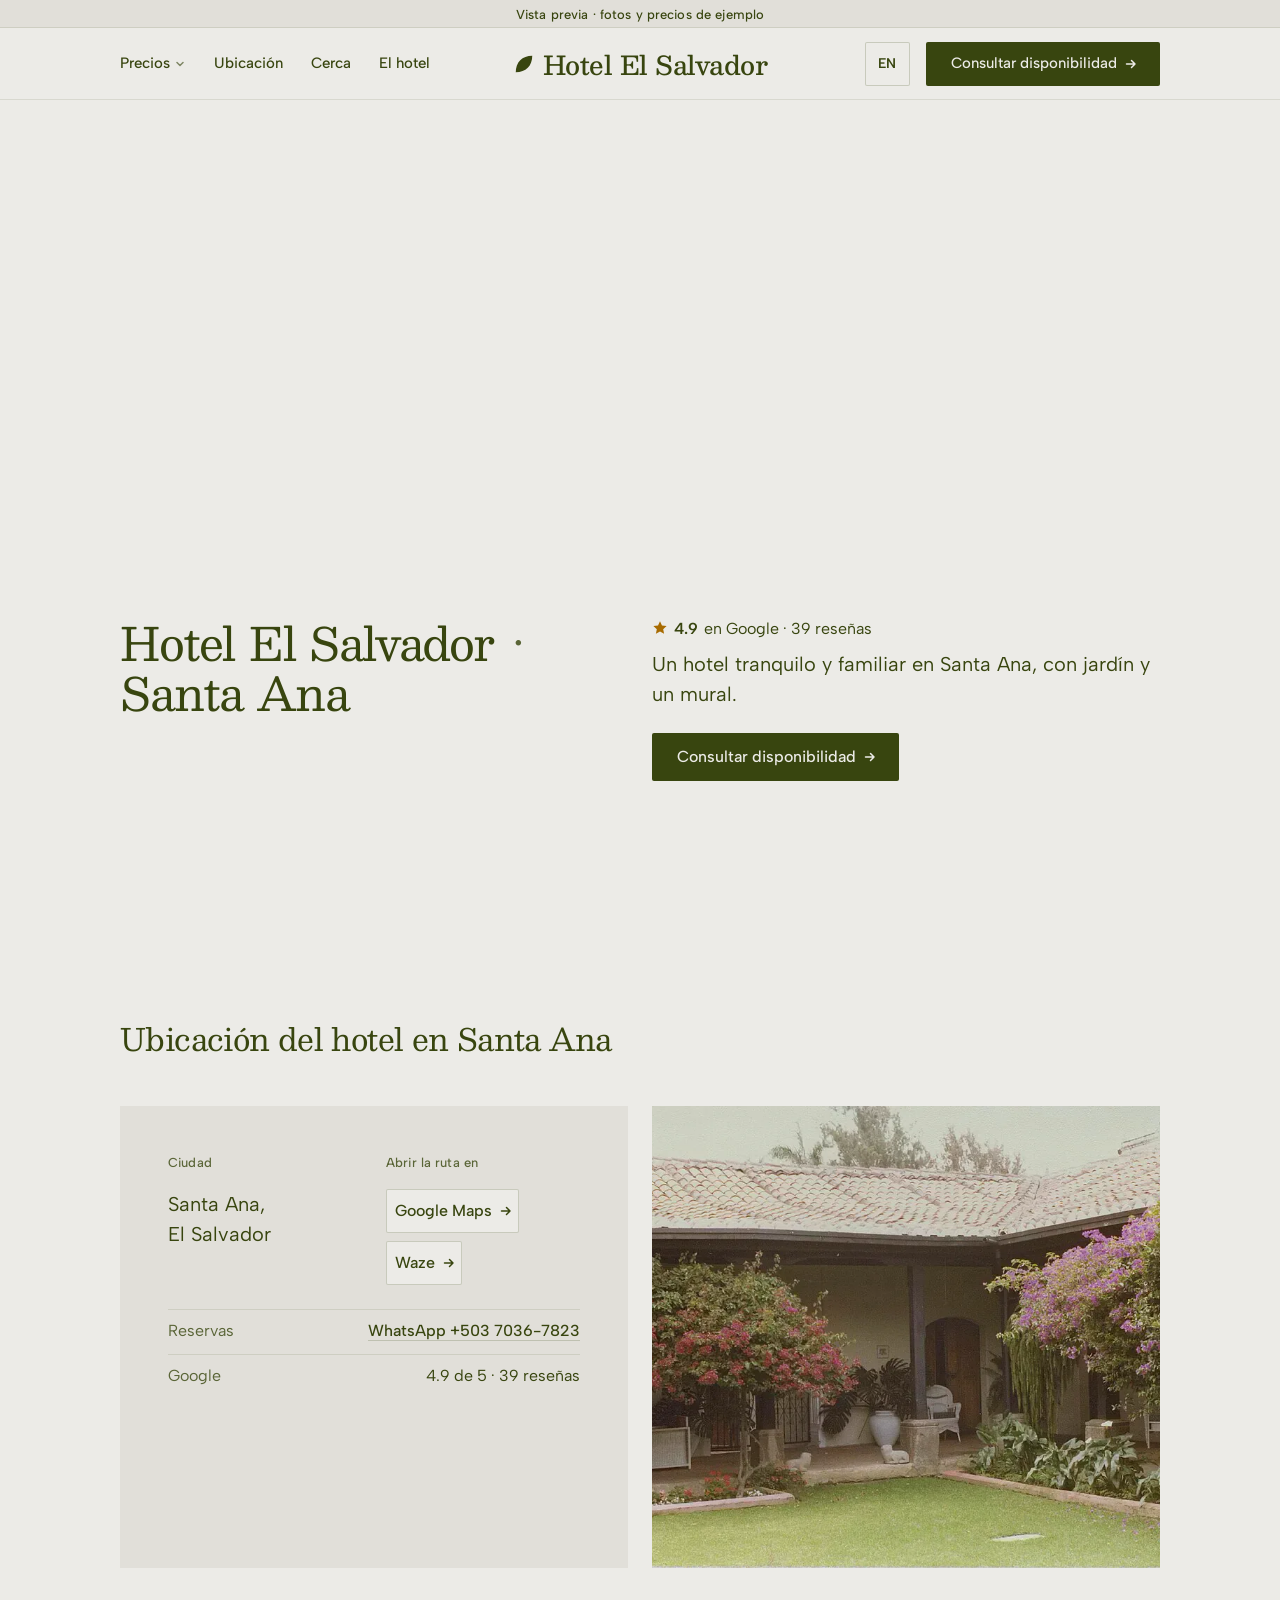
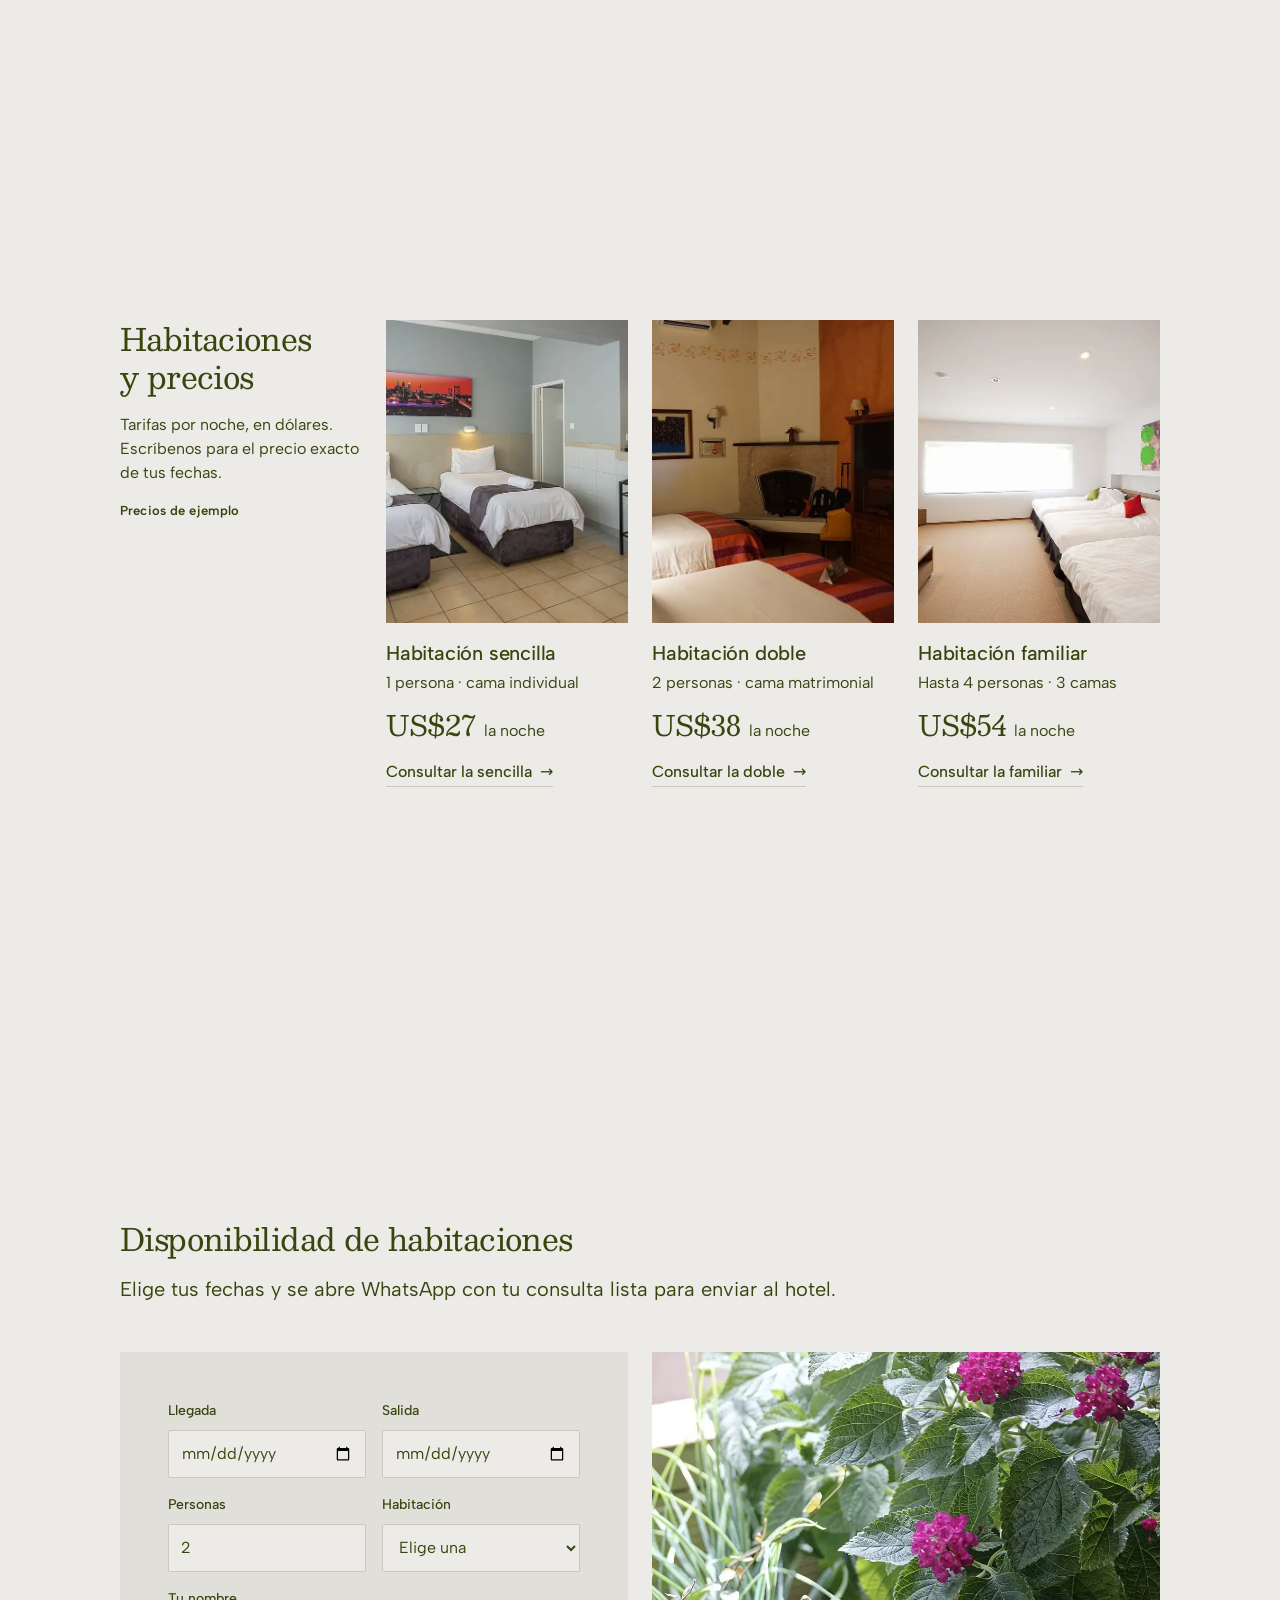
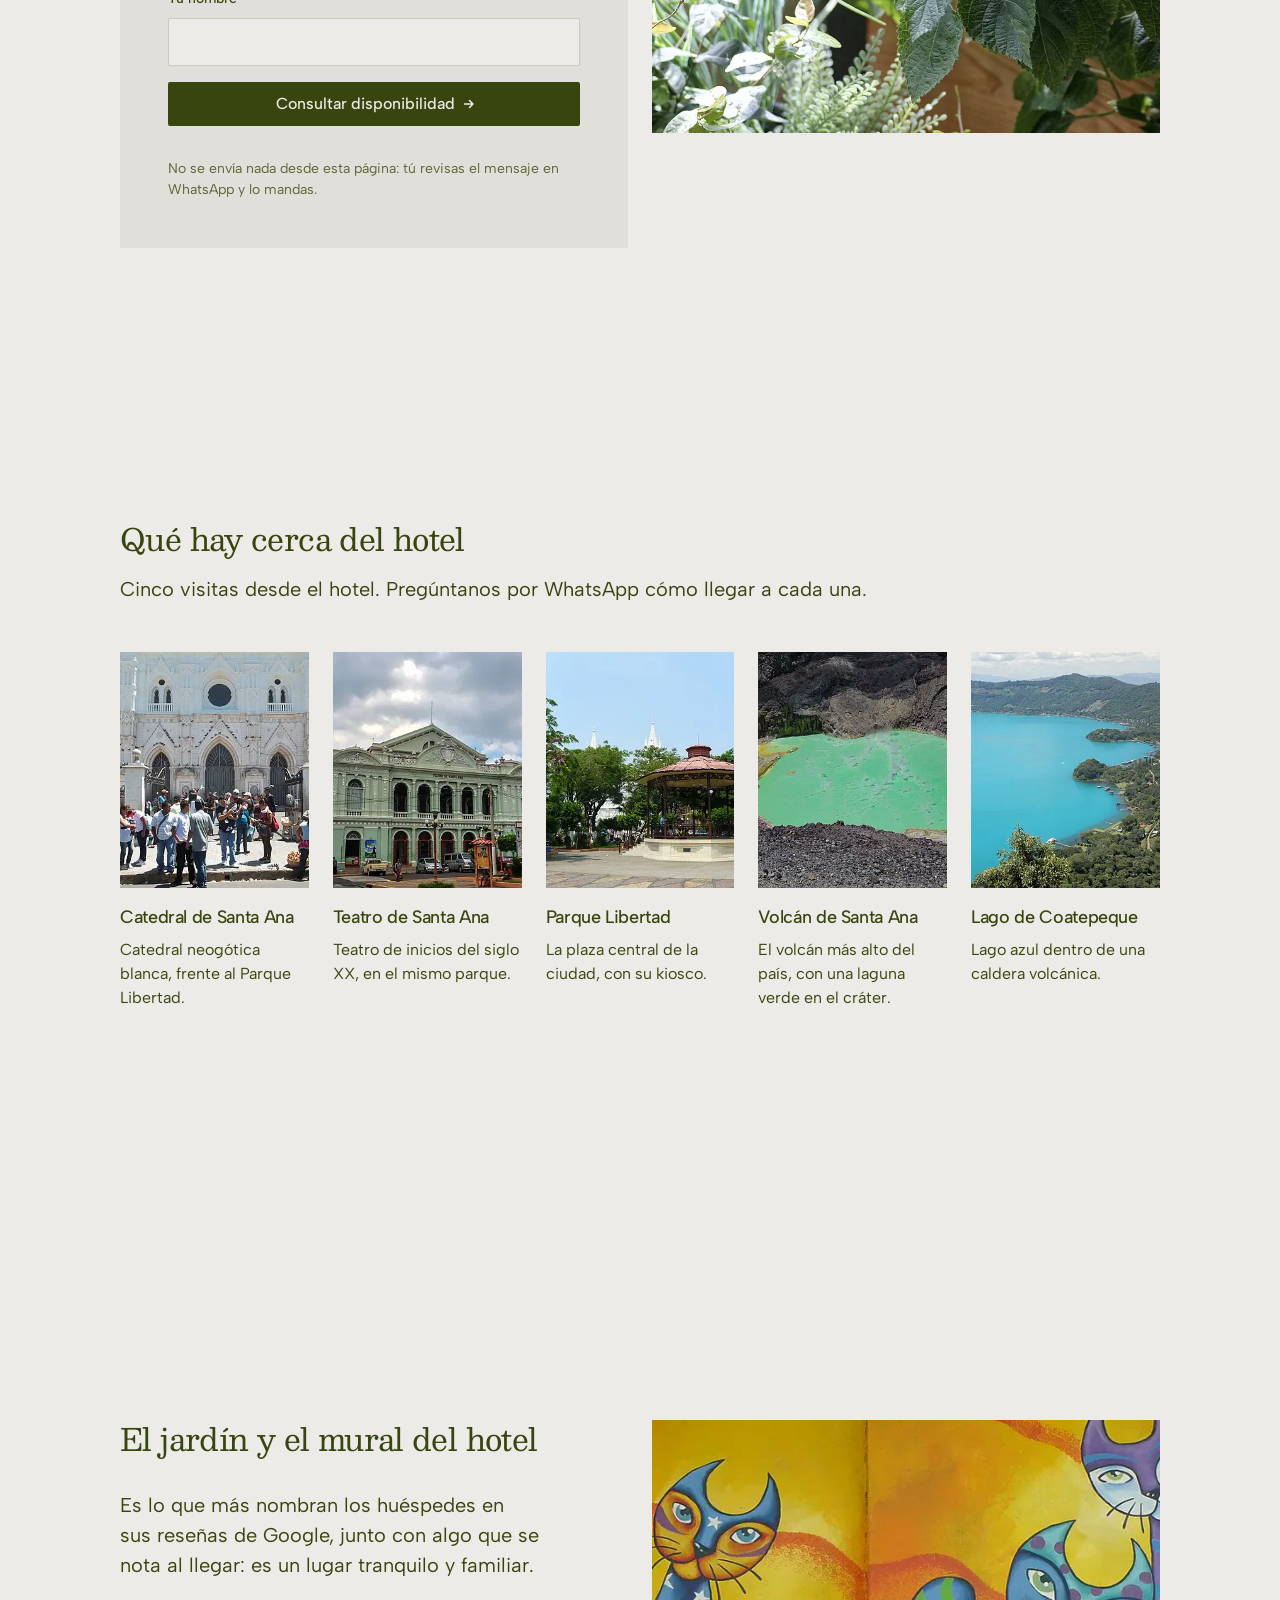
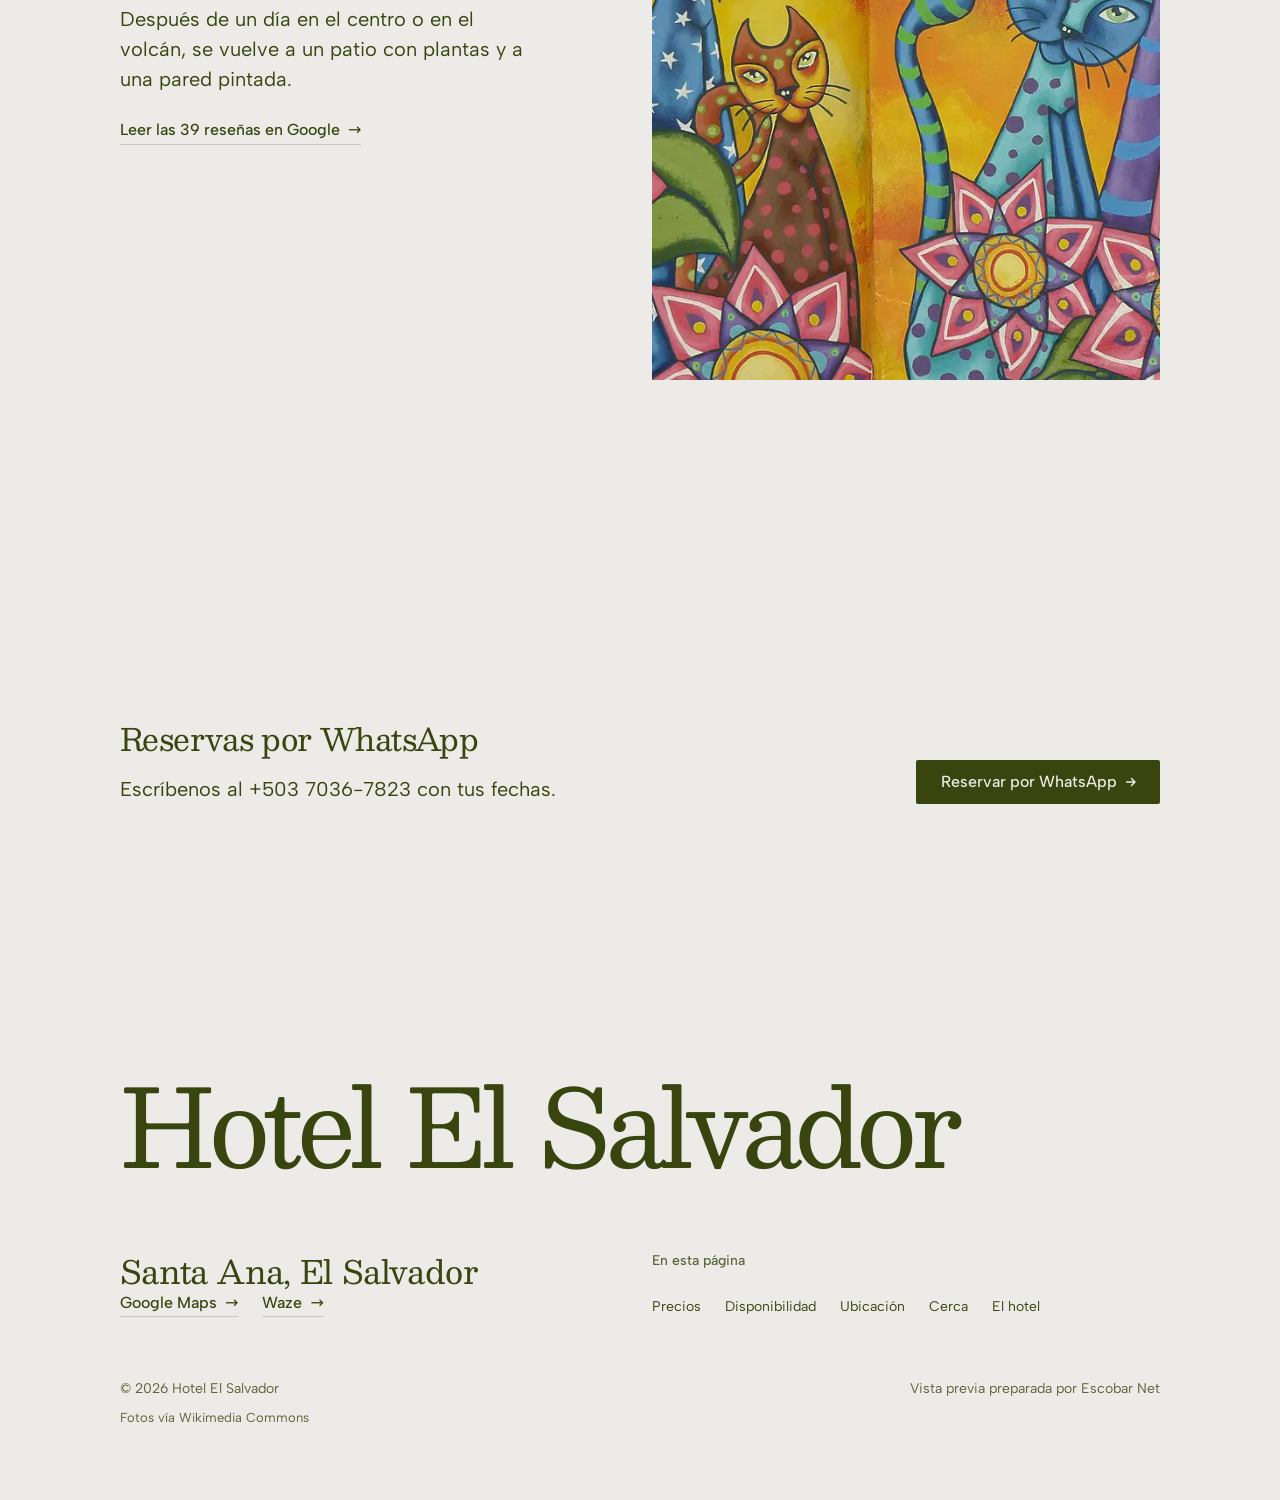
==== index.html @ 484822d4 "Vista previa del sitio de Hotel El Salvador (Santa Ana) Página estática lista para Netlify Drop o Cl" ====
<!doctype html>
<html lang="es" data-type="place" data-radius="soft" data-buttons="arrow" data-motion>
<head>
<meta charset="utf-8">
<meta name="viewport" content="width=device-width, initial-scale=1, viewport-fit=cover">
<title>Hotel El Salvador: hotel familiar con jardín en Santa Ana</title>
<meta name="description" content="Habitaciones sencillas, dobles y familiares en Santa Ana, El Salvador. Consulta precios y disponibilidad por WhatsApp; 4.9 en Google con 39 reseñas.">
<meta property="og:type" content="website">
<meta property="og:title" content="Hotel El Salvador · Santa Ana">
<meta property="og:description" content="Hotel tranquilo y familiar en Santa Ana. Precios, disponibilidad y ubicación en una página.">
<meta property="og:image" content="share.jpg">
<meta name="twitter:card" content="summary_large_image">
<link rel="icon" href="favicon.svg" type="image/svg+xml">
<meta name="theme-color" content="#ecebe7">
<!-- <link rel="canonical" href="https://[dominio del hotel]/"> : pendiente, el hotel aún no tiene dominio -->
<meta name="site-kind" content="other">
<meta name="page-type" content="place">
<meta name="page-kind" content="place">
<link rel="preconnect" href="https://fonts.googleapis.com">
<link rel="preconnect" href="https://fonts.gstatic.com" crossorigin>
<link href="https://fonts.googleapis.com/css2?family=Besley:wght@400..600&family=Albert+Sans:wght@400..600&display=swap" rel="stylesheet">
<link rel="stylesheet" href="assets/system.css">
<link rel="stylesheet" href="assets/ui/cards.css">
<link rel="stylesheet" href="assets/motion/motion.css">
<link rel="stylesheet" href="assets/backgrounds/backgrounds.css">
<link rel="stylesheet" href="assets/layout/layout.css">
<link rel="stylesheet" href="assets/icons/icon.css">
<style>
:root {
  --p-bg: #ecebe7; --p-surface: #e1dfd9; --p-ink: #38450f; --p-muted: #5a6537;
  --p-accent: #38450f; --p-accent-ink: #ecebe7; --p-action: #38450f; --p-action-ink: #ecebe7;
  --p-inv-bg: #38450f; --p-inv-surface: #435020; --p-inv-ink: #ecebe7; --p-inv-muted: #bbbfaf;
  --p-inv-accent: #ecebe7; --p-inv-accent-ink: #38450f; --p-inv-action: #ecebe7; --p-inv-action-ink: #38450f;
  --font-display: "Besley", Georgia, serif;
  --font-text: "Albert Sans", system-ui, sans-serif;
  --display-weight: 400;
  --display-tracking: -0.02em;
}
</style>
<script>document.documentElement.classList.add('m-enter');setTimeout(()=>document.documentElement.classList.add('m-enter-done'),700)</script>
<script>document.documentElement.classList.add('js');</script>
<script src="assets/backgrounds/backgrounds.js"></script>
<script>document.documentElement.classList.add('mo-js');setTimeout(()=>document.documentElement.classList.add('mo-safe'),2500)</script>
<link rel="modulepreload" href="assets/moments/moments.js">
<link rel="modulepreload" href="assets/moments/lib.js">
<link rel="modulepreload" href="assets/moments/picture-develops/moment.js">
<link rel="stylesheet" href="site.css">
</head>
<body>
<!-- type: place (hotel pequeño)
     deal: hero place (impreso), nav nav-split, close close-word (momento de tipo "name"), footer footer-visit,
           rhythm space, buttons arrow, mark leaf, la oferta strip -> habitaciones en "side" (rooms side),
           el lugar story, grounds none
     palette olive-on-bone (un fondo de piedra cálida y el verde oliva de un jardín: el jardín es lo que más elogian), type besley
     moments: picture-develops en la foto del mural (#hotel), se revela una vez al entrar en pantalla
     Datos reales: nombre, ciudad, 4.9 en Google con 39 reseñas, jardín, mural, tranquilo y familiar, WhatsApp.
     De ejemplo (data-assumed): tipos de habitación, capacidades y precios. Fotos: stand-ins de Wikimedia Commons. -->

<header class="nav nav--split">
  <p class="wrap preview-strip" data-i18n="strip">Vista previa · fotos y precios de ejemplo</p>
  <div class="wrap nav__bar">
    <a class="skip-link" href="#top" data-i18n="skip">Saltar al contenido</a>
    <a class="nav__logo" href="#top"><span class="mark" data-mark="leaf" aria-hidden="true"></span>Hotel El Salvador</a>
    <nav class="nav__links" aria-label="Principal" data-i18n-attr="aria-label:navLabel">
      <div class="nav__item">
        <a class="nav__link" href="#precios"><span data-i18n="navRooms">Precios</span> <svg class="chev" viewBox="0 0 12 12" aria-hidden="true"><path d="M3 4.5l3 3 3-3" fill="none" stroke="currentColor" stroke-width="1.5" stroke-linecap="round" stroke-linejoin="round"/></svg></a>
        <div class="nav__menu">
          <div class="wrap grid">
            <a class="menu-card span-3" href="#precios">
              <div class="panel"><img class="frame__img" src="assets/img/photo-f121729298-500.webp" alt="" decoding="async" width="500" height="334" data-source="stand-in" data-subject="habitación sencilla"></div>
              <span class="t-card" data-i18n="roomSingle">Habitación sencilla</span>
              <span class="t-small muted" data-assumed><span data-i18n="from">Desde</span> US$27</span>
            </a>
            <a class="menu-card span-3" href="#precios">
              <div class="panel"><img class="frame__img" src="assets/img/photo-f99550429-500.webp" alt="" decoding="async" width="500" height="333" data-source="stand-in" data-subject="habitación doble"></div>
              <span class="t-card" data-i18n="roomDouble">Habitación doble</span>
              <span class="t-small muted" data-assumed><span data-i18n="from">Desde</span> US$38</span>
            </a>
            <a class="menu-card span-3" href="#precios">
              <div class="panel"><img class="frame__img" src="assets/img/photo-f83857421-500.webp" alt="" decoding="async" width="500" height="327" data-source="stand-in" data-subject="habitación familiar"></div>
              <span class="t-card" data-i18n="roomFamily">Habitación familiar</span>
              <span class="t-small muted" data-assumed><span data-i18n="from">Desde</span> US$54</span>
            </a>
          </div>
        </div>
      </div>
      <div class="nav__item"><a class="nav__link" href="#ubicacion" data-i18n="navWhere">Ubicación</a></div>
      <div class="nav__item"><a class="nav__link" href="#cerca" data-i18n="navNear">Cerca</a></div>
      <div class="nav__item"><a class="nav__link" href="#hotel" data-i18n="navHotel">El hotel</a></div>
    </nav>
    <div class="nav__actions">
      <a class="lang-toggle" href="?lang=en" hreflang="en" lang="en" aria-label="Read this page in English" data-i18n-attr="aria-label:langLabel;lang:langCode;hreflang:langCode" data-i18n="langShort">EN</a>
      <a class="btn btn--primary" href="#disponibilidad" data-i18n="cta">Consultar disponibilidad</a>
    </div>
    <button class="nav__toggle" type="button" aria-expanded="false" aria-label="Menú" data-i18n-attr="aria-label:menu">
      <svg width="18" height="18" viewBox="0 0 18 18" aria-hidden="true"><path d="M2 5h14M2 13h14" stroke="currentColor" stroke-width="1.6" stroke-linecap="round"/></svg>
    </button>
  </div>
</header>

<main id="top">
  <section class="hero hero--place" data-enter aria-labelledby="hero-h">
    <picture class="hero__bg" data-phone-fill><source media="(max-width: 639px)" srcset="assets/img/photo-f51935720-780x975.webp 780w" sizes="100vw"><img src="assets/img/photo-f51935720-1280.webp" srcset="assets/img/photo-f51935720-500.webp 500w, assets/img/photo-f51935720-960.webp 960w, assets/img/photo-f51935720-1280.webp 1280w" sizes="100vw" width="1280" height="853" alt="Patio con jardín, plantas colgantes y cuadros, frente a un corredor de arcos" data-i18n-attr="alt:altHero" fetchpriority="high" decoding="async" data-source="stand-in" data-subject="jardín del hotel"></picture>
    <div class="wrap"><div class="hero-text">
      <div class="hero__text">
        <h1 id="hero-h"><span class="nowrap">Hotel El Salvador&nbsp;<span class="h1-sep" aria-hidden="true">·</span><span class="sr-only">,</span></span> Santa Ana</h1>
        <p class="hero__lead"><span class="rating"><svg class="rating__star" viewBox="0 0 20 20" width="16" height="16" aria-hidden="true"><path d="M10 1.6l2.47 5.3 5.8.68-4.29 3.96 1.14 5.73L10 14.4l-5.12 2.87 1.14-5.73L1.73 7.58l5.8-.68z"/></svg> <b>4.9</b> <span data-i18n="ratingText">en Google · 39 reseñas</span></span><span class="hero__line" data-i18n="heroLine">Un hotel tranquilo y familiar en Santa Ana, con jardín y un mural.</span></p>
        <div class="btn-row"><a class="btn btn--primary" href="#disponibilidad" data-i18n="cta">Consultar disponibilidad</a></div>
      </div>
    </div></div>
  </section>

  <section class="section" id="ubicacion" data-place="visit" aria-labelledby="ubicacion-h">
    <div class="wrap">
      <div class="section-head"><h2 id="ubicacion-h" data-i18n="whereH">Ubicación del hotel en Santa Ana</h2></div>
      <div class="grid grid--top">
        <div class="visit visit--card span-6">
                    <div class="visit__cols">
            <div class="visit__col stack-4">
              <p class="t-label" data-i18n="whereCity">Ciudad</p>
              <address class="visit__address">Santa Ana,<br>El Salvador</address>
            </div>
            <div class="visit__col stack-4">
              <p class="t-label" data-i18n="whereOpen">Abrir la ruta en</p>
              <div class="map-buttons">
                <a class="btn btn--secondary" href="https://www.google.com/maps/search/?api=1&amp;query=Hotel+El+Salvador+Santa+Ana" target="_blank" rel="noopener">Google Maps</a>
                <a class="btn btn--secondary" href="https://waze.com/ul?q=Hotel%20El%20Salvador%20Santa%20Ana" target="_blank" rel="noopener">Waze</a>
              </div>
            </div>
          </div>
          <ul class="visit__rows">
            <li><span data-i18n="rowBook">Reservas</span><a class="row-link" href="https://wa.me/50370367823" data-wa>WhatsApp +503 7036-7823</a></li>
            <li><span data-i18n="rowRating">Google</span><span><span data-i18n="rowRatingVal">4.9 de 5 · 39 reseñas</span></span></li>
          </ul>
        </div>
        <figure class="pl-photo pl-photo--end span-6" style="--pl-r: 1.1"><img src="assets/img/photo-f28074.webp" srcset="assets/img/photo-f28074-500.webp 500w, assets/img/photo-f28074-960.webp 960w, assets/img/photo-f28074.webp 1280w" sizes="(max-width: 1023px) 100vw, 50vw" width="1280" height="877" alt="Patio interior con césped, buganvilias y un corredor con techo de teja" data-i18n-attr="alt:altPatio" loading="lazy" decoding="async" data-source="stand-in" data-subject="patio del hotel"></figure>
      </div>
    </div>
  </section>

  <section class="section" id="precios" style="--hm: 2" aria-labelledby="precios-h">
    <div class="wrap">
      <div class="grid grid--top rooms">
        <div class="section-head rooms__head span-3">
          <h2 id="precios-h" data-i18n="roomsH">Habitaciones y precios</h2>
          <p data-i18n="roomsLine">Tarifas por noche, en dólares. Escríbenos para el precio exacto de tus fechas.</p>
          <p class="sample-note t-label" data-i18n="roomsNote">Precios de ejemplo</p>
        </div>
        <a class="tile tile--portrait span-3" href="#disponibilidad" data-room="sencilla">
          <div class="tile__media"><img src="assets/img/photo-f121729298-960.webp" srcset="assets/img/photo-f121729298-500.webp 500w, assets/img/photo-f121729298-960.webp 960w, assets/img/photo-f121729298.webp 1280w" sizes="(max-width: 639px) 100vw, (max-width: 1023px) 33vw, 600px" width="960" height="640" alt="Habitación con dos camas individuales y piso de cerámica" data-i18n-attr="alt:altSingle" loading="lazy" decoding="async" data-source="stand-in" data-subject="habitación sencilla"></div>
          <div class="tile__head"><h3 data-i18n="roomSingle">Habitación sencilla</h3></div>
          <p class="tile__facts" data-assumed data-i18n="factsSingle">1 persona · cama individual</p>
          <p class="room-price" data-assumed><b>US$27</b> <span data-i18n="perNight">la noche</span></p>
          <span class="link" data-i18n="askSingle">Consultar la sencilla</span>
        </a>
        <a class="tile tile--portrait span-3" href="#disponibilidad" data-room="doble">
          <div class="tile__media"><img src="assets/img/photo-f99550429-960.webp" srcset="assets/img/photo-f99550429-500.webp 500w, assets/img/photo-f99550429-960.webp 960w, assets/img/photo-f99550429.webp 1280w" sizes="(max-width: 639px) 100vw, (max-width: 1023px) 33vw, 600px" width="960" height="640" alt="Habitación con camas blancas, colchas tejidas y paredes en tono terracota" data-i18n-attr="alt:altDouble" loading="lazy" decoding="async" data-source="stand-in" data-subject="habitación doble"></div>
          <div class="tile__head"><h3 data-i18n="roomDouble">Habitación doble</h3></div>
          <p class="tile__facts" data-assumed data-i18n="factsDouble">2 personas · cama matrimonial</p>
          <p class="room-price" data-assumed><b>US$38</b> <span data-i18n="perNight">la noche</span></p>
          <span class="link" data-i18n="askDouble">Consultar la doble</span>
        </a>
        <a class="tile tile--portrait span-3" href="#disponibilidad" data-room="familiar">
          <div class="tile__media"><img src="assets/img/photo-f83857421-960.webp" srcset="assets/img/photo-f83857421-500.webp 500w, assets/img/photo-f83857421-960.webp 960w, assets/img/photo-f83857421.webp 1280w" sizes="(max-width: 639px) 100vw, (max-width: 1023px) 33vw, 600px" width="960" height="628" alt="Habitación amplia con tres camas y una ventana grande" data-i18n-attr="alt:altFamily" loading="lazy" decoding="async" data-source="stand-in" data-subject="habitación familiar"></div>
          <div class="tile__head"><h3 data-i18n="roomFamily">Habitación familiar</h3></div>
          <p class="tile__facts" data-assumed data-i18n="factsFamily">Hasta 4 personas · 3 camas</p>
          <p class="room-price" data-assumed><b>US$54</b> <span data-i18n="perNight">la noche</span></p>
          <span class="link" data-i18n="askFamily">Consultar la familiar</span>
        </a>
      </div>
    </div>
  </section>

  <section class="section" id="disponibilidad" aria-labelledby="disponibilidad-h">
    <div class="wrap">
      <div class="section-head">
        <h2 id="disponibilidad-h" data-i18n="availH">Disponibilidad de habitaciones</h2>
        <p data-i18n="availLine">Elige tus fechas y se abre WhatsApp con tu consulta lista para enviar al hotel.</p>
      </div>
      <div class="grid grid--top booking">
        <form class="form booking__form span-6" id="consulta" action="https://api.whatsapp.com/send" method="get" target="_blank" data-fix="Campos por revisar: {n}." novalidate>
          <input type="hidden" name="phone" value="50370367823">
          <div class="field"><label for="f-in" data-i18n="fIn">Llegada</label>
            <input id="f-in" type="date" required autocomplete="off" aria-describedby="f-in-err">
            <p class="field__error" id="f-in-err" hidden></p></div>
          <div class="field"><label for="f-out" data-i18n="fOut">Salida</label>
            <input id="f-out" type="date" required autocomplete="off" aria-describedby="f-out-err">
            <p class="field__error" id="f-out-err" hidden></p></div>
          <div class="field"><label for="f-guests" data-i18n="fGuests">Personas</label>
            <input id="f-guests" type="number" inputmode="numeric" min="1" max="12" step="1" value="2" required autocomplete="off" aria-describedby="f-guests-err">
            <p class="field__error" id="f-guests-err" hidden></p></div>
          <div class="field"><label for="f-room" data-i18n="fRoom">Habitación</label>
            <select id="f-room" required aria-describedby="f-room-err">
              <option value="" data-i18n="optPick">Elige una</option>
              <option value="sencilla" data-i18n="roomSingle">Habitación sencilla</option>
              <option value="doble" data-i18n="roomDouble">Habitación doble</option>
              <option value="familiar" data-i18n="roomFamily">Habitación familiar</option>
              <option value="cualquiera" data-i18n="optAny">La que esté libre</option>
            </select>
            <p class="field__error" id="f-room-err" hidden></p></div>
          <div class="field field--full"><label for="f-name" data-i18n="fName">Tu nombre</label>
            <input id="f-name" type="text" required maxlength="100" autocomplete="name" autocapitalize="words" enterkeyhint="send" aria-describedby="f-name-err">
            <p class="field__error" id="f-name-err" hidden></p></div>
          <p class="nights" data-nights aria-live="polite"></p>
          <div class="btn-row"><button class="btn btn--primary" type="submit" data-i18n="cta">Consultar disponibilidad</button></div>
          <p class="form__status" role="status" data-form-status></p>
          <noscript><p class="t-small form-note">Sin JavaScript, el botón abre el chat del hotel en WhatsApp: escribe ahí tus fechas, cuántas personas y la habitación.</p></noscript>
          <p class="t-small form-note" data-i18n="formNote">No se envía nada desde esta página: tú revisas el mensaje en WhatsApp y lo mandas.</p>
        </form>
        <figure class="pl-photo pl-photo--end span-6" style="--pl-r: 1.3333; --pos: 50% 40%"><img src="assets/img/photo-f126934419-960.webp" srcset="assets/img/photo-f126934419-500.webp 500w, assets/img/photo-f126934419-960.webp 960w" sizes="(max-width: 1023px) 100vw, 50vw" width="960" height="1433" alt="Macetas con flores fucsia y helechos en un patio" data-i18n-attr="alt:altGarden" loading="lazy" decoding="async" data-source="stand-in" data-subject="jardín del hotel"></figure>
      </div>
    </div>
  </section>

  <section class="section" id="cerca" style="--hm: 2" aria-labelledby="cerca-h">
    <div class="wrap">
      <div class="section-head">
        <h2 id="cerca-h" data-i18n="nearH">Qué hay cerca del hotel</h2>
        <p data-i18n="nearLine">Cinco visitas desde el hotel. Pregúntanos por WhatsApp cómo llegar a cada una.</p>
      </div>
      <ul class="near">
        <li><a class="tile" href="https://www.google.com/maps/search/?api=1&amp;query=Catedral+de+Santa+Ana+El+Salvador" target="_blank" rel="noopener">
          <div class="tile__media"><img src="assets/img/photo-f26840562-960.webp" srcset="assets/img/photo-f26840562-500.webp 500w, assets/img/photo-f26840562-960.webp 960w, assets/img/photo-f26840562.webp 1280w" sizes="(max-width: 639px) 170vw, 480px" width="500" height="375" alt="Fachada blanca neogótica de la Catedral de Santa Ana" data-i18n-attr="alt:altCathedral" loading="lazy" decoding="async" data-source="stand-in" data-subject="Catedral de Santa Ana" style="--pos: 50% 20%"></div>
          <h3>Catedral de Santa Ana</h3>
          <p data-i18n="nearCathedral">Catedral neogótica blanca, frente al Parque Libertad.</p></a></li>
        <li><a class="tile" href="https://www.google.com/maps/search/?api=1&amp;query=Teatro+de+Santa+Ana+El+Salvador" target="_blank" rel="noopener">
          <div class="tile__media"><img src="assets/img/photo-f28362802-960.webp" srcset="assets/img/photo-f28362802-320.webp 320w, assets/img/photo-f28362802-500.webp 500w, assets/img/photo-f28362802-960.webp 960w" sizes="(max-width: 639px) 45vw, 480px" width="500" height="360" alt="Edificio verde claro del Teatro de Santa Ana con columnas y arcos" data-i18n-attr="alt:altTheatre" loading="lazy" decoding="async" data-source="stand-in" data-subject="Teatro de Santa Ana"></div>
          <h3>Teatro de Santa Ana</h3>
          <p data-i18n="nearTheatre">Teatro de inicios del siglo XX, en el mismo parque.</p></a></li>
        <li><a class="tile" href="https://www.google.com/maps/search/?api=1&amp;query=Parque+Libertad+Santa+Ana+El+Salvador" target="_blank" rel="noopener">
          <div class="tile__media"><img src="assets/img/photo-f28364149-960.webp" srcset="assets/img/photo-f28364149-320.webp 320w, assets/img/photo-f28364149-500.webp 500w, assets/img/photo-f28364149-960.webp 960w" sizes="(max-width: 639px) 45vw, 480px" width="500" height="375" alt="Kiosco del Parque Libertad entre árboles" data-i18n-attr="alt:altPark" loading="lazy" decoding="async" data-source="stand-in" data-subject="Parque Libertad"></div>
          <h3>Parque Libertad</h3>
          <p data-i18n="nearPark">La plaza central de la ciudad, con su kiosco.</p></a></li>
        <li><a class="tile" href="https://www.google.com/maps/search/?api=1&amp;query=Volcan+de+Santa+Ana" target="_blank" rel="noopener">
          <div class="tile__media"><img src="assets/img/photo-f194311767-960.webp" srcset="assets/img/photo-f194311767-320.webp 320w, assets/img/photo-f194311767-500.webp 500w, assets/img/photo-f194311767-960.webp 960w" sizes="(max-width: 639px) 45vw, 480px" width="500" height="375" alt="Laguna verde dentro del cráter del Volcán de Santa Ana" data-i18n-attr="alt:altVolcano" loading="lazy" decoding="async" data-source="stand-in" data-subject="Volcán de Santa Ana"></div>
          <h3 data-i18n="nameVolcano">Volcán de Santa Ana</h3>
          <p data-i18n="nearVolcano">El volcán más alto del país, con una laguna verde en el cráter.</p></a></li>
        <li><a class="tile" href="https://www.google.com/maps/search/?api=1&amp;query=Lago+de+Coatepeque" target="_blank" rel="noopener">
          <div class="tile__media"><img src="assets/img/photo-f56641573-960.webp" srcset="assets/img/photo-f56641573-320.webp 320w, assets/img/photo-f56641573-500.webp 500w, assets/img/photo-f56641573-960.webp 960w" sizes="(max-width: 639px) 45vw, 480px" width="500" height="375" alt="Lago de Coatepeque, azul, rodeado de cerros verdes" data-i18n-attr="alt:altLake" loading="lazy" decoding="async" data-source="stand-in" data-subject="Lago de Coatepeque"></div>
          <h3 data-i18n="nameLake">Lago de Coatepeque</h3>
          <p data-i18n="nearLake">Lago azul dentro de una caldera volcánica.</p></a></li>
      </ul>
    </div>
  </section>

  <section class="section" id="hotel" aria-labelledby="hotel-h">
    <div class="wrap">
      <div class="grid grid--top story">
        <div class="story__text span-5">
          <h2 id="hotel-h" data-i18n="hotelH">El jardín y el mural del hotel</h2>
          <p class="story__body" data-i18n="hotelBody">Es lo que más nombran los huéspedes en sus reseñas de Google, junto con algo que se nota al llegar: es un lugar tranquilo y familiar.</p>
          <p class="story__body" data-i18n="hotelBody2">Después de un día en el centro o en el volcán, se vuelve a un patio con plantas y a una pared pintada.</p>
          <a class="link" href="https://www.google.com/maps/search/?api=1&amp;query=Hotel+El+Salvador+Santa+Ana" target="_blank" rel="noopener" data-i18n="hotelLink">Leer las 39 reseñas en Google</a>
        </div>
        <figure class="develop span-6 start-7" data-moment="picture-develops"><img src="assets/img/photo-f28490155.webp" srcset="assets/img/photo-f28490155-500.webp 500w, assets/img/photo-f28490155-960.webp 960w, assets/img/photo-f28490155.webp 1280w" sizes="(max-width: 1023px) 100vw, 50vw" width="1280" height="853" alt="Mural de colores con gatos y girasoles pintado en una pared" data-i18n-attr="alt:altMural" loading="lazy" decoding="async" data-source="stand-in" data-subject="mural del hotel"></figure>
      </div>
    </div>
  </section>
</main>

<footer class="footer closing footer--visit" id="contact" aria-labelledby="close-h">
  <div class="wrap">
    <div class="closing__cta close--word">
      <div class="section-head--split">
        <div><h2 id="close-h" data-i18n="closeH">Reservas por WhatsApp</h2><p class="t-lead" data-i18n="closeLine">Escríbenos al +503 7036-7823 con tus fechas.</p></div>
        <a class="btn btn--primary" href="https://wa.me/50370367823" data-wa data-i18n="barCta">Reservar por WhatsApp</a>
      </div>
      <p class="close__word" aria-hidden="true">Hotel El Salvador</p>
    </div>
    <div class="closing__links">
      <div class="grid">
        <div class="span-6 stack-4">
          <address class="footer__address">Santa Ana, El Salvador</address>
          <p class="footer-maps"><a class="link" href="https://www.google.com/maps/search/?api=1&amp;query=Hotel+El+Salvador+Santa+Ana" target="_blank" rel="noopener">Google Maps</a> <a class="link" href="https://waze.com/ul?q=Hotel%20El%20Salvador%20Santa%20Ana" target="_blank" rel="noopener">Waze</a></p>
        </div>
        <div class="span-6 start-7 stack-4">
          <h3 data-i18n="footNav">En esta página</h3>
          <ul class="footer-nav">
            <li><a href="#precios" data-i18n="navRooms">Precios</a></li>
            <li><a href="#disponibilidad" data-i18n="navAvail">Disponibilidad</a></li>
            <li><a href="#ubicacion" data-i18n="navWhere">Ubicación</a></li>
            <li><a href="#cerca" data-i18n="navNear">Cerca</a></li>
            <li><a href="#hotel" data-i18n="navHotel">El hotel</a></li>
          </ul>
        </div>
      </div>
      <div class="footer__legal">
        <span>&copy; 2026 Hotel El Salvador</span>
        <span data-i18n="madeBy">Vista previa preparada por Escobar Net</span>
        <a class="credits" href="credits.html" data-i18n="credits">Fotos vía Wikimedia Commons</a>
      </div>
    </div>
  </div>
</footer>

<nav class="actionbar" aria-label="Acción rápida" data-i18n-attr="aria-label:barLabel">
  <a class="btn btn--primary" href="https://wa.me/50370367823" data-wa data-i18n="barCta">Reservar por WhatsApp</a>
</nav>

<script type="module" src="assets/system.js"></script>
<script type="module" src="assets/motion/motion.js"></script>
<script type="module" src="assets/layout/layout.js"></script>
<script type="module" src="site.js"></script>
</body>
</html>
---- assets/system.css ----
/*
  taste-skill system.css - the one system for the page. Link it first, then assets/ui/cards.css (the
  feature card, its panel and the fragment placements), then set the palette (--p-*), the fonts and
  the radius set on :root in the page (node scripts/start.mjs prints that block).
  Do not add a second grid, spacing scale, type scale, radius scale, button or card style.
*/

/* ---------------------------------------------------------------- tokens */
:root {
  /* palette (hex only; fx.js reads --bg --surface --ink --muted --accent --accent-ink) */
  --p-bg: #ffffff;
  --p-surface: #f4f4f4;
  --p-ink: #111111;
  --p-muted: #6b6b6b;
  --p-accent: #1a4be0;
  --p-accent-ink: #ffffff;
  --p-action: #1a4be0;      /* buttons, links, focus: the accent, or the ink when the accent is too pale */
  --p-action-ink: #ffffff;
  --p-inv-bg: #111111;
  --p-inv-surface: #1c1c1c;
  --p-inv-ink: #f4f4f4;
  --p-inv-muted: #a3a3a3;
  --p-inv-accent: #ffffff;
  --p-inv-accent-ink: #111111;
  --p-inv-action: #ffffff;
  --p-inv-action-ink: #111111;
  /* the lit ground behind UI and in the closing band (references/cards.md), one per page, tech pages only
     (none on kind other, which is flat): <html data-ground="sand|sky|sage|painting">. system.js gives it to every ground
     that holds UI, on light and dark pages alike; --hue on one panel changes only its accent */
  --ground-bg: #d9ccb7; --ground-surface: #e9e0d2; --ground-ink: #2a2622; --ground-muted: #5a534a; --ground-accent: #a8794a;

  /* fonts */
  --font-display: system-ui, -apple-system, "Segoe UI", sans-serif;
  --font-text: system-ui, -apple-system, "Segoe UI", sans-serif;
  --font-mono: ui-monospace, "SFMono-Regular", Menlo, Consolas, monospace;
  --display-weight: 400;    /* headlines 400; 500 on a tech page (software, gaming, hardware) */
  --display-tracking: -0.025em;

  /* the page rhythm (references/layout-v4.md): one section per screen. The header is fixed and
     --nav tall; every section is padded --padt above and --padb (plus the phone action bar, --bar)
     below, and is exactly one or two screens tall (--h: 1 or 2; --hm on a phone). The hero's words
     start --hgap under the header and its content ends --hpadb above the fold. */
  --nav: 72px;
  --padt: 120px;
  --padb: 72px;
  --hgap: 48px;
  --hpadb: 64px;
  --bar: 0px;
  /* grid: one .wrap (alias .container) for the header, every section and the footer, the same
     --gut on both sides: 1280 wide at x 80-1360 at 1440, 342 at x 24-366 at 390 */
  --container: 1280px;
  --gut: 80px;
  --pad: var(--gut);
  --gutter: 24px;

  /* spacing: 4/8 scale */
  --s-1: 4px;  --s-2: 8px;  --s-3: 12px; --s-4: 16px; --s-5: 24px;
  --s-6: 32px; --s-7: 48px; --s-8: 64px; --s-9: 96px; --s-10: 128px;
  --section: 40px;      /* only a .section outside main (the kit's demo pages); every main > section and
                           footer.closing take --padt and --padb */
  --section-band: 56px; /* the same for an older footer outside footer.closing */
  --head-gap: 48px;     /* the one heading-to-content gap, 32 on a phone (layout.css reads it as --ly-head-gap) */
  --card-pad: 16px;     /* card padding (cards.css sets its own for cards with a panel) */
  --card-gap: 16px;     /* gap between cards */

  /* type scale (the only sizes on the page) */
  --t-label: 13px;
  --t-small: 14px;
  --t-body: 16px;
  --t-lead: 18px;
  --t-card: 18px;
  --t-h3: 24px;
  /* straight lines from the phone size at 390 to the desktop size at 1440 (system.md's table) */
  --t-h2: clamp(30px, 1.72vw + 23.3px, 48px);
  --t-h1: clamp(38px, 3.24vw + 25.4px, 72px);
  /* a big number stays a step under the h2 (VI-11): 38 at 1440, 28 at 390, so it never reads as a
     section heading; a stats row and a price set their own, smaller still */
  --t-stat: clamp(28px, .952vw + 24.29px, 38px);

  /* radius: one scale (soft by default; data-radius on <html> switches it) */
  --r-sm: 8px;  --r-md: 12px; --r-lg: 20px; --r-btn: 8px;

  /* controls (fixed here; a page never adds its own) */
  --btn-h: 44px;
  --btn-h-sm: 36px;
  --nav-h: var(--nav);  /* the older name, kept for the kit's files */
  --icon: 16px;         /* small icons: socials, menu chevrons, mono brand marks */

  /* motion: the one UI ease-out (motion.css --m-ease and ui/base.css --u-ease read it; references/motion.md) */
  --ease: cubic-bezier(.2, .8, .2, 1);
  --dur: 180ms;
}
html[data-radius="sharp"] { --r-sm: 4px; --r-md: 6px;  --r-lg: 8px;  --r-btn: 4px; }
html[data-radius="soft"]  { --r-sm: 8px; --r-md: 12px; --r-lg: 20px; --r-btn: 8px; }
html[data-radius="round"] { --r-sm: 10px; --r-md: 16px; --r-lg: 24px; --r-btn: 999px; }
/* the four lit grounds (references/cards.md); sand is the default above. painting goes with
   painterly-landscape (x.ai's daylight sky over olive hills) */
html[data-ground="sky"]      { --ground-bg: #c6d3df; --ground-surface: #d6e0e9; --ground-ink: #25303a; --ground-muted: #4d5964; --ground-accent: #3f6a92; }
html[data-ground="sage"]     { --ground-bg: #cdd6c6; --ground-surface: #dce3d6; --ground-ink: #262d24; --ground-muted: #535b51; --ground-accent: #6c8e63; }
html[data-ground="painting"] { --ground-bg: #79a8d6; --ground-surface: #a6c4e2; --ground-ink: #16212c; --ground-muted: #273949; --ground-accent: #9c9b3c; }
/* cards.css takes its card and panel radii from this scale */
html[data-radius] .card { --c-r: var(--r-lg); }
html[data-radius] .panel { --p-r: var(--r-md); }

/* a phone: the header 56, the sections padded 96 / 48, the hero's words 40 under the header and its
   content ending 24 above the fold, 24 at both sides, 12 between columns */
@media (max-width: 639px) {
  :root { --nav: 56px; --padt: 96px; --padb: 48px; --hgap: 40px; --hpadb: 24px; --gut: 24px; --gutter: 12px; --card-gap: 12px; --head-gap: 32px; }
}
@media (min-width: 640px) {
  :root { --gut: 48px; --section: 48px; --section-band: 72px; --card-pad: 24px; }
}
@media (min-width: 1024px) {
  :root { --gut: 80px; --section: 56px; --section-band: 96px; --card-gap: 24px;
          --t-lead: 20px; --t-card: 20px; --t-h3: 28px; }
  /* a place (and a local service): the 1200 column at x 120-1320 */
  html[data-type="place"] { --gut: 120px; --container: 1200px; }
}
/* a place (VI-06, ST-96, PH-23): its own smaller type (h1 48/53 and 32/37, h2 32/40 and 24/30, titles
   and the sub-line 20 and 18), the Recipe 3 hero's gap under its photograph (40, 24 on a phone),
   square photographs and cards and 2px buttons, whatever data-radius and data-buttons say */
:root[data-type="place"] {
  --hgap: 40px;
  --t-h1: clamp(32px, 1.524vw + 26.06px, 48px);
  --t-h2: clamp(24px, .762vw + 21px, 32px);
  --t-h3: clamp(20px, .381vw + 18.51px, 24px);
  --r-sm: 2px; --r-md: 0px; --r-lg: 0px; --r-btn: 2px;
}
:root[data-type="place"] :is(h1, .t-h1) { line-height: 1.104; }
:root[data-type="place"] :is(h2, .t-h2) { line-height: 1.25; }
@media (max-width: 639px) {
  :root[data-type="place"] { --hgap: 24px; }
  :root[data-type="place"] :is(h1, .t-h1) { line-height: 1.156; }
}

/* ---------------------------------------------------------------- grounds (at most three) */
:root, .ground-base {
  --bg: var(--p-bg); --surface: var(--p-surface); --ink: var(--p-ink); --muted: var(--p-muted);
  --accent: var(--p-accent); --accent-ink: var(--p-accent-ink); --card: var(--p-surface);
  --action: var(--p-action); --action-ink: var(--p-action-ink);
}
.ground-surface {
  --bg: var(--p-surface); --surface: var(--p-bg); --ink: var(--p-ink); --muted: var(--p-muted);
  --accent: var(--p-accent); --accent-ink: var(--p-accent-ink); --card: var(--p-bg);
  --action: var(--p-action); --action-ink: var(--p-action-ink);
}
.ground-inverse {
  --bg: var(--p-inv-bg); --surface: var(--p-inv-surface); --ink: var(--p-inv-ink); --muted: var(--p-inv-muted);
  --accent: var(--p-inv-accent); --accent-ink: var(--p-inv-accent-ink); --card: var(--p-inv-surface);
  --action: var(--p-inv-action); --action-ink: var(--p-inv-action-ink);
}
:root, .ground-base, .ground-surface, .ground-inverse {
  --line: color-mix(in oklab, var(--ink) 11%, transparent);
  --line-strong: color-mix(in oklab, var(--ink) 20%, transparent);
  /* effects (fx.js) and UI fragments (assets/ui) take the colours of the ground they sit on */
  --fx-bg: var(--bg); --fx-surface: var(--surface); --fx-ink: var(--ink); --fx-muted: var(--muted);
  --fx-accent: var(--accent); --fx-accent-ink: var(--accent-ink);
  --ui-font: var(--font-text); --ui-mono: var(--font-mono); --ui-radius: var(--r-md);
}
.ground-base, .ground-surface, .ground-inverse { background: var(--bg); color: var(--ink); }

/* ---------------------------------------------------------------- base */
*, *::before, *::after { box-sizing: border-box; }
/* an anchor lands on the section's top (the judge's frame): the fixed header covers --nav of its --padt */
html { -webkit-text-size-adjust: 100%; scroll-padding-top: 0; scroll-behavior: auto; margin: 0; }
body {
  margin: 0; background: var(--bg); color: var(--ink);
  font: 400 var(--t-body)/1.55 var(--font-text);
  -webkit-font-smoothing: antialiased; text-rendering: optimizeLegibility; overflow-x: clip;
}
img, svg, video, canvas { display: block; max-width: 100%; }
/* hidden means hidden, also on an img the line above makes a block (a menu tab's photograph, a peek photograph) */
[hidden] { display: none !important; }
img, video { height: auto; }
a { color: inherit; text-decoration: none; }
button { font: inherit; color: inherit; }
h1, h2, h3, h4, p, ul, ol, figure, blockquote { margin: 0; }
ul, ol { padding: 0; list-style: none; }
h1, h2, h3, h4 {
  font-family: var(--font-display); font-weight: var(--display-weight);
  letter-spacing: var(--display-tracking); text-wrap: balance; overflow-wrap: break-word;
  /* a long word (a German compound at 390) breaks at a syllable with a hyphen, in the language of <html lang>;
     only words of 10 letters or more, 4 at least on each side, so a short English heading never breaks */
  hyphens: auto; -webkit-hyphens: auto; hyphenate-limit-chars: 10 4 4;
}
h1, .t-h1 { font-size: var(--t-h1); line-height: 1.04; }
h2, .t-h2 { font-size: var(--t-h2); line-height: 1.1; }
h3, .t-h3 { font-size: var(--t-h3); line-height: 1.2; }
h4, .t-card { font-family: var(--font-text); font-weight: 500; font-size: var(--t-card); line-height: 1.3; letter-spacing: -0.01em; }
p { text-wrap: pretty; }
.t-lead  { font-size: var(--t-lead); line-height: 1.5; }
.t-body  { font-size: var(--t-body); line-height: 1.55; }
.t-small { font-size: var(--t-small); line-height: 1.5; }
.t-label { font-size: var(--t-label); font-weight: 500; line-height: 1.4; letter-spacing: 0.01em; }
.t-stat  { font-family: var(--font-display); font-weight: var(--display-weight); font-size: var(--t-stat);
           line-height: 1; letter-spacing: var(--display-tracking); font-variant-numeric: tabular-nums; }
.muted { color: var(--muted); }
.mono  { font-family: var(--font-mono); }
.measure { max-width: 62ch; }
:focus-visible { outline: 2px solid var(--action); outline-offset: 2px; border-radius: 2px; }
::selection { background: color-mix(in oklab, var(--accent) 30%, transparent); }

/* ---------------------------------------------------------------- grid */
.wrap, .container { width: min(100% - 2 * var(--gut), var(--container)); margin-inline: auto; padding-inline: 0; }
.grid { display: grid; grid-template-columns: repeat(12, minmax(0, 1fr)); column-gap: var(--gutter); row-gap: var(--card-gap); }
.grid > * { min-width: 0; grid-column: 1 / -1; }
.section { padding-block: var(--section); }

/* ---------------------------------------------------------------- one section per screen
   The page is a stack of screens. Framed at scrollY = k x the screen height, a shot shows exactly one
   section: the hero alone on the first screen, every other section (and footer.closing, the close and
   the footer in one) exactly one or two screens tall, its h2 first, --padt under its top. Heights
   and padding do it: no pinning, snapping or script.
     <section class="section" id=".." style="--h: 2">     (2 screens; --hm sets a phone's count alone)
       <div class="wrap"> the h2 first, then the content </div>     (the one in-flow child)
     </section>
   A layer (a full-bleed photograph or ground behind the words) is an <img class="layer" aria-hidden="true">
   beside the .wrap. Content must fit: one screen holds 708px of content at 1440x900 (900 - 120 - 72),
   two hold 1,608 (the second screen's part starts --padt under its top with .g2). From 640 to 1279 a
   section keeps at least its screens and grows past them rather than overlap the next. */
main > :is(section, .section), footer.closing {
  position: relative; box-sizing: border-box;
  height: calc(var(--h, 1) * 100vh); height: calc(var(--h, 1) * 100svh);
  padding: var(--padt) 0 calc(var(--padb) + var(--bar));
}
main > :is(section, .section) > :is(.wrap, .container), footer.closing > .wrap { position: relative; z-index: 1; height: 100%; }
main > :is(section, .section) > :is(.wrap, .container):not(.grid) { display: flex; flex-direction: column; }
/* a .wrap that is the section's grid too (class="wrap grid"): its rows start at the top */
main > :is(section, .section) > :is(.wrap, .container).grid { align-content: start; }
/* .fill: the block that takes what the screen leaves under the heading (a photograph, a frame) */
main > :is(section, .section) > .wrap > .fill { flex: 1 1 0; min-height: 0; }
/* two screens as two groups: row 1 the h2 and the first group, row 2 the rest (no second h2), starting
   --padt under the second screen's top, so the second shot looks like any other section */
main > :is(section, .section).g2, footer.closing.g2 { --h: 2; }
main > :is(section, .section).g2 > :is(.wrap, .container), footer.closing.g2 > .wrap { display: grid; grid-template-rows: minmax(0, 1fr) minmax(0, 1fr); row-gap: calc(var(--padt) + var(--padb) + var(--bar)); }
main > :is(section, .section).g2 > :is(.wrap, .container) > *, footer.closing.g2 > .wrap > * { min-height: 0; align-self: start; }
main > :is(section, .section).g2 > :is(.wrap, .container) > :is(.group, .fill) { align-self: stretch; }
/* a group: one screen's part of a .g2 section (its h2 and first rows, or the rest) */
.group { display: flex; flex-direction: column; min-height: 0; }
/* each screen's card row runs down to that screen's foot (the cards stretch, their panels grow), so
   the second screen of a .g2 is never a short row over an empty ground; both rows end on the same line */
@media (min-width: 1024px) {
  main > :is(section, .section).g2 > .wrap > .grid:last-child,
  main > :is(section, .section).g2 > .wrap > .group > .grid:last-child { align-self: stretch; flex: 1 1 auto; min-height: 0; }
}
.group > .fill { flex: 1 1 0; min-height: 0; }
@media (min-width: 640px) and (max-width: 1279px) {
  main > :is(section, .section):not(.hero, .section--hero), footer.closing {
    height: auto; min-height: calc(var(--h, 1) * 100vh); min-height: calc(var(--h, 1) * 100svh);
  }
  /* the section is a column and its .wrap takes all of it, so a .fill (a photograph, a frame) still
     grows to the section's foot (a min-height percentage would not resolve, leaving it at its least) */
  /* :where() keeps it at no weight, so a page's own phone- or tablet-only hiding (section.desk-only { display: none }) wins */
  :where(main > :is(section, .section):not(.hero, .section--hero), footer.closing) { display: flex; flex-direction: column; }
  main > :is(section, .section):not(.hero, .section--hero) > :is(.wrap, .container), footer.closing > .wrap { flex: 1 0 auto; height: auto; min-height: 0; }
}
/* a phone: lvh (the screen with its bars hidden) for every section but the hero; --hm when stacking
   makes the content taller than the desktop count */
@media (max-width: 639px) {
  /* at least its screens, never less: content a screen cannot hold makes the section taller (the rhythm
     check then asks for --hm: 2 or less content); a fixed height would lay its last rows over the next
     section, the fault the phone shots showed most (a list under the closing heading and its button) */
  main > :is(section, .section):not(.hero, .section--hero), footer.closing {
    height: auto; min-height: calc(var(--hm, var(--h, 1)) * 100vh); min-height: calc(var(--hm, var(--h, 1)) * 100lvh);
  }
  /* one grid row at least the screens tall that grows with the .wrap's content: the .wrap is stretched to
     it, so its .fill and its two groups still share a definite height */
  /* (at no weight, as on the tablet: a page's own section.desk-only { display: none } still hides it) */
  :where(main > :is(section, .section):not(.hero, .section--hero):has(> :is(.wrap, .container)), footer.closing) {
    display: grid; grid-template-columns: minmax(0, 1fr); grid-template-rows: 1fr; grid-auto-rows: auto;
  }
  main > :is(section, .section):not(.hero, .section--hero) > :is(.wrap, .container), footer.closing > .wrap { height: auto; }
  main > :is(section, .section).g2m, footer.closing.g2m { --hm: 2; }
  main > :is(section, .section).g2m > :is(.wrap, .container), footer.closing.g2m > .wrap { display: grid; grid-template-rows: minmax(0, 1fr) minmax(0, 1fr); row-gap: calc(var(--padt) + var(--padb) + var(--bar)); }
  /* stacked in one, the two groups keep the open cards' 32px, so the first group's last panel never meets
     the next card's title */
  main > :is(section, .section).g2:not(.g2m) > :is(.wrap, .container) { display: flex; row-gap: var(--s-6); }
  /* what the two screens leave goes around the second group, so it opens below the header, not on the fold */
  main > :is(section, .section).g2:not(.g2m) > :is(.wrap, .container) > :last-child { margin-block: auto; }
  main > :is(section, .section).g2:not(.g2m) > :is(.wrap, .container) > * { align-self: stretch; }
}
/* a layer: the photograph or ground of a whole section, under its words, edge to edge */
main > :is(section, .section) > :is(img, video, canvas, picture).layer,
footer.closing > :is(img, video, canvas, picture).layer {
  position: absolute; inset: 0; z-index: 0; width: 100%; height: 100%; max-width: none; object-fit: cover; object-position: var(--pos, 50% 50%);
}
main > :is(section, .section) > picture.layer > img { width: 100%; height: 100%; object-fit: cover; }

/* the hero: exactly the first screen, the fixed header over its top. Its words start --hgap under the
   header (--photo adds a full-bleed photograph's height above them on a place); its content ends
   --hpadb above the fold, and nothing of the next section shows, at 1440, 1024, 820 and 390.
     <section class="hero hero--<type>"><div class="wrap"><div class="hero-text"> .. </div>[one strip]</div></section>
   .hero-text holds the whole composition (the words, and the picture or window beside or under them);
   one docked strip (logos, three facts) may follow it, at most 96px, desktop only. */
main > :is(.hero, .section--hero) {
  height: 100vh; height: 100svh; min-height: 0;
  padding: calc(var(--nav) + var(--photo, 0px) + var(--hgap)) 0 calc(var(--hpadb) + var(--bar));
}
:is(.hero, .section--hero) > .wrap { height: 100%; display: grid; grid-template-rows: minmax(0, 1fr) auto; row-gap: var(--s-7); }
:is(.hero, .section--hero) > .wrap > .hero-text { min-height: 0; }
/* a phone: the hero is at least the first screen and grows when a short phone (320x640) cannot hold its
   words, buttons and picture, so nothing of it lies over the next section or under the header */
@media (max-width: 639px) {
  main > :is(.hero, .section--hero) { height: auto; min-height: 100vh; min-height: 100svh; }
  main > :is(.hero, .section--hero):has(> :is(.wrap, .container)) { display: grid; grid-template-columns: minmax(0, 1fr); grid-template-rows: 1fr; grid-auto-rows: auto; }
  main > :is(.hero, .section--hero) > :is(.wrap, .container) { height: auto; }
}
:is(.hero, .section--hero) > .wrap > .hero-strip { grid-row: 2; max-height: 96px; }
@media (max-width: 639px) { :is(.hero, .section--hero) > .wrap > .hero-strip { display: none; } }
.section--hero .section-head { max-width: 860px; }
/* the starter's own hero (hero-split): the words on span-5 top-aligned, the picture on span-6 start-7
   as tall as the hero's content box (at most 716 at 1440x900); a phone stacks words, then the picture
   in what is left */
.hero-text.hero-split { height: 100%; align-items: stretch; }
.hero-split > .hero-copy { align-self: start; }
.hero-split > .hero-visual { position: relative; min-height: 0; height: 100%; }
@media (max-width: 1023px) {
  .hero-text.hero-split { display: flex; flex-direction: column; gap: var(--s-6); }
  .hero-split > .hero-visual { flex: 1 1 0; min-height: 200px; height: auto; }
}
.hero-copy > * + * { margin-top: var(--s-5); }
/* the h1 first in the words' column: its capitals start on the picture's top line, not the line box's
   (the leading above the capitals would put the words about 12px under the photograph's top) */
.hero-copy > h1:first-child { text-box: trim-start cap alphabetic; }
.hero-copy > .btn-row { margin-top: var(--s-6); }
/* three short facts at the foot of the words' column, on the picture's bottom line (no dead space
   under the buttons): <dl class="hero-facts"><div><dt>..</dt><dd>..</dd></div> x3</dl> */
@media (min-width: 1024px) {
  .hero-split > .hero-copy { height: 100%; display: flex; flex-direction: column; }
  .hero-split > .hero-copy > .hero-facts { margin-top: auto; }
}
.hero-facts { display: grid; grid-template-columns: repeat(3, minmax(0, 1fr)); gap: var(--s-5) var(--gutter); margin: 0; }
.hero-facts > div { display: grid; gap: var(--s-1); align-content: start; }
.hero-facts dt { font-size: var(--t-small); color: var(--muted); }
.hero-facts dd { margin: 0; font-weight: 500; }
@media (max-width: 1023px) { .hero-facts { display: none; } }
/* a notice line above the h1 (changed hours, a delivery cut-off): one line with a number, static,
   starting on the left line like the h1 under it */
.hero-notice { font-size: var(--t-small); font-weight: 500; color: var(--ink); }
.hero-notice b, .hero-notice strong { font-weight: 500; color: var(--accent); }
.hero-copy > .hero-notice + h1 { margin-top: var(--s-5); }

/* a phone: open tiles from a row of three or four (rooms, goods, beans) go two-up, an odd last one
   across the row, so a row of three fits one 844px screen (stacked one under another they need two) */
@media (max-width: 639px) {
  .grid > .tile:is(.span-3, .span-4) { grid-column: auto / span 6; }
  .grid > .tile:is(.span-3, .span-4):nth-child(odd of .tile):nth-last-child(1 of .tile) { grid-column: 1 / -1; }
  .grid > .tile:is(.span-3, .span-4) .tile__head { flex-wrap: wrap; gap: 0 var(--s-2); }
}
/* a phone: open cards (words on the ground, the panel under them) stacked one under another keep 32px
   between a panel's foot and the next card's title, so a title never reads as the panel's caption */
@media (max-width: 639px) { .grid:has(> .card--open) { row-gap: var(--s-6); } }
/* a phone stacks a two-screen section's four open tiles into its two screens: their panels take 180px (a wide
   crop), so the h2 and the first two tiles of two lines each end on the first screen and the four inside both,
   not a third of a screen past. A page that sets its group's own --p-h (#features .panel) sets its phone value
   too, as the starter does */
@media (max-width: 639px) { main > :is(section, .section).g2 .card--open > .panel { --p-h: 180px; } }
/* spans: desktop >= 1024. Tablet 640-1023: text cards on span-3 and span-6 go two-up; cards with a
   panel (a visual needs the width; the one exception is a span-6 pair, below)
   and everything else (split text and visuals, span-4 cards, span-5/7/8 blocks) take the full row, so a split stacks and no row is left half empty. Phone < 640: one column. */
@media (min-width: 640px) and (max-width: 1023px) {
  .grid > .card.span-3:not(:has(> .panel)), .grid > .card.span-6:not(:has(> .panel)) { grid-column: auto / span 6; }
  /* the one exception with a panel: a 2x2 (or a pair) of span-6 cards stays two-up from 720px (a panel
     of about 310px and more, wide enough for a kit fragment), so four cards take one or two screens
     at 768-820 instead of a card per row (four stacked panels run past two screens). Split cards and
     every other span keep the full row. Under 720 a card per row. */
  @media (min-width: 720px) {
    .grid > .card.span-6:has(> .panel):not(.card--split) { grid-column: auto / span 6; }
    .grid > .card.span-6:has(> .panel):not(.card--split):nth-child(odd of .card.span-6):nth-last-child(1 of .card.span-6) { grid-column: 1 / -1; }
  }
  /* open tiles (rooms, models, people, a photo pair) go two-up; an odd last one takes the row */
  .grid > .tile:is(.span-3, .span-4, .span-6) { grid-column: auto / span 6; }
  .grid > .tile:is(.span-3, .span-4, .span-6):nth-child(odd of .tile):nth-last-child(1 of .tile) { grid-column: 1 / -1; }
}
@media (min-width: 1024px) {
  .span-2  { grid-column: auto / span 2; }
  .span-3  { grid-column: auto / span 3; }
  .span-4  { grid-column: auto / span 4; }
  .span-5  { grid-column: auto / span 5; }
  .span-6  { grid-column: auto / span 6; }
  .span-7  { grid-column: auto / span 7; }
  .span-8  { grid-column: auto / span 8; }
  .span-9  { grid-column: auto / span 9; }
  .span-10 { grid-column: auto / span 10; }
  .span-12 { grid-column: auto / span 12; }
  .start-1 { grid-column-start: 1; } .start-2 { grid-column-start: 2; } .start-3 { grid-column-start: 3; }
  .start-5 { grid-column-start: 5; } .start-6 { grid-column-start: 6; } .start-7 { grid-column-start: 7; }
  .start-4 { grid-column-start: 4; } .start-8 { grid-column-start: 8; } .start-9 { grid-column-start: 9; }
  .start-10 { grid-column-start: 10; }
  /* a split is top-aligned: the words' first line and the picture's top on one line (never centred
     against each other, never mirrored: text left, the visual right, on every split of the page) */
  .grid--middle, .grid--top { align-items: start; }
}
/* card rows: every card in a row the same height (a plain .grid stretches them) */
.grid:is(.grid--middle, .grid--top) > .card { align-self: stretch; }
/* 1024-1279: a span-4 card's panel would be about 220px wide, too narrow for real UI. Cards with a
   panel on span-4 go two-up, a span-8 one takes the row, and an odd last one takes the row too
   (steps, proof row: two, then one wide; bento: the wide card, then the four small ones two by two) */
@media (min-width: 1024px) and (max-width: 1279px) {
  .grid > .card.span-4:has(> .panel) { grid-column: auto / span 6; }
  .grid > .card.span-8:has(> .panel),
  .grid > .card.span-4:has(> .panel):nth-child(odd of .card.span-4):nth-last-child(1 of .card.span-4) { grid-column: 1 / -1; }
}

/* ---------------------------------------------------------------- section heading */
.section-head { max-width: 760px; margin-bottom: var(--head-gap); display: grid; gap: var(--s-4); }
/* every heading starts on the left line (a centred head among left ones reads as a mistake): the
   old centred head is left-aligned too */
.section-head--center { text-align: left; justify-items: start; }
/* a head row: the h2 (and its line) left, one link or the section's button at the right line */
.section-head--split { max-width: none; display: flex; align-items: end; justify-content: space-between; gap: var(--s-5); flex-wrap: wrap; }
.section-head--split > div { display: grid; gap: var(--s-4); max-width: 760px; }
.section-head p { color: var(--ink); font-size: var(--t-lead); line-height: 1.5; max-width: 60ch; }
.section-head--row { max-width: none; display: flex; align-items: end; justify-content: space-between; gap: var(--s-5); flex-wrap: wrap; }
.section-head--row > div { display: grid; gap: var(--s-4); max-width: 760px; }
/* the hero row (hero-product, hero-cycle): the h1 and its line left, the buttons right, across 1280 */
.section--hero .section-head--row { max-width: none; }

/* ---------------------------------------------------------------- buttons (one pair, a dealt look)
   One pair a page, .btn--primary and .btn--secondary, in the look dealt with the page (sections.md)
   and set once on <html data-buttons>; the markup never changes:
     solid  filled primary, outlined secondary, the radius scale (Figma; the default)
     pill   pills, a chevron after the primary's label, a tinted secondary (x.ai)
     tonal  the radius scale, a tinted secondary with no outline (Linear, Vercel)
     arrow  an arrow after the primary's label; the secondary is a text link with an arrow (Stripe)
     block  near-square corners, 48px tall; the secondary is an underlined text link (shops, hotels) */
.btn {
  display: inline-flex; align-items: center; justify-content: center; gap: var(--s-2);
  height: var(--btn-h); padding: 0 var(--s-5); border-radius: var(--r-btn); border: 1px solid transparent;
  font: 500 var(--t-body)/1 var(--font-text); letter-spacing: 0; white-space: nowrap; cursor: pointer;
  transition: background-color var(--dur) var(--ease), color var(--dur) var(--ease), border-color var(--dur) var(--ease), text-decoration-color var(--dur) var(--ease);
}
.btn--primary { background: var(--action); color: var(--action-ink); }
.btn--primary:hover { background: color-mix(in oklab, var(--action) 86%, var(--ink)); }
/* an inverted primary (the action is the ground's ink: a brand band, a lit ground): its hover steps toward the ground, as the filled one steps toward the ink */
.ground-brand .btn--primary:hover { background: color-mix(in oklab, var(--action) 88%, var(--bg)); }
/* the ground's own colour with a clear border: never grey on grey, readable on an effect too */
.btn--secondary { background: var(--bg); color: var(--ink); border-color: var(--line-strong); }
.btn--secondary:hover { background: color-mix(in oklab, var(--bg) 94%, var(--ink)); border-color: color-mix(in oklab, var(--ink) 35%, transparent); }
.btn--sm { height: var(--btn-h-sm); padding: 0 var(--s-4); font-size: var(--t-small); }
html[data-buttons="pill"] { --r-btn: 999px; }
html[data-buttons="block"] { --r-btn: 2px; --btn-h: 48px; }
html:is([data-buttons="pill"], [data-buttons="tonal"]) .btn--secondary { background: color-mix(in oklab, var(--ink) 8%, var(--bg)); border-color: transparent; }
html:is([data-buttons="pill"], [data-buttons="tonal"]) .btn--secondary:hover { background: color-mix(in oklab, var(--ink) 14%, var(--bg)); border-color: transparent; }
/* arrow and block: the secondary is a text link at the button's height (no box: one button look) */
html:is([data-buttons="arrow"], [data-buttons="block"]) .btn--secondary {
  background: none; border-color: transparent; padding-inline: var(--s-2);
  text-decoration: underline; text-underline-offset: 4px; text-decoration-color: var(--line-strong);   /* the .link look */
}
html:is([data-buttons="arrow"], [data-buttons="block"]) .btn--secondary:hover { background: none; border-color: transparent; text-decoration-color: currentColor; }
/* the glyph after a label: a chevron (pill) or an arrow (arrow), drawn so every font shows the same */
html[data-buttons="pill"] .btn--primary::after,
html[data-buttons="arrow"] :is(.btn--primary, .btn--secondary)::after {
  content: ""; flex: none; width: 12px; height: 12px; margin-right: -2px; background: currentColor;
  -webkit-mask: var(--btn-glyph) center / contain no-repeat; mask: var(--btn-glyph) center / contain no-repeat;
  transition: transform var(--dur) var(--ease);
}
html[data-buttons="pill"] { --btn-glyph: url("data:image/svg+xml,%3Csvg xmlns='http://www.w3.org/2000/svg' viewBox='0 0 12 12'%3E%3Cpath d='M4.5 2.5 8 6l-3.5 3.5' fill='none' stroke='black' stroke-width='1.6' stroke-linecap='round' stroke-linejoin='round'/%3E%3C/svg%3E"); }
html[data-buttons="arrow"] { --btn-glyph: url("data:image/svg+xml,%3Csvg xmlns='http://www.w3.org/2000/svg' viewBox='0 0 12 12'%3E%3Cpath d='M1.5 6h8.5M6.5 2.5 10 6l-3.5 3.5' fill='none' stroke='black' stroke-width='1.5' stroke-linecap='round' stroke-linejoin='round'/%3E%3C/svg%3E"); }
@media (hover: hover) and (pointer: fine) { html:is([data-buttons="pill"], [data-buttons="arrow"]) .btn:hover::after { transform: translateX(3px); } }
.btn:active { transform: translateY(1px) scale(.985); }
.btn--arrow::after { content: "\2192"; transition: transform var(--dur) var(--ease); }
@media (hover: hover) and (pointer: fine) { .btn--arrow:hover::after { transform: translateX(3px); } }
/* the drawn arrow (assets/motion: its stem grows and its head moves 3px on hover), the last child of
   a primary button, a pill or a link: <svg class="m-arrow" viewBox="0 0 12 12" aria-hidden="true">
   <path class="m-arrow__stem" d="M1 6h8"/><path class="m-arrow__head" d="M4.5 2.5 8 6l-3.5 3.5"/></svg>.
   It replaces the dealt glyph, so a button never shows two */
.m-arrow { flex: none; width: 12px; height: 12px; margin-right: -2px; overflow: visible;
           fill: none; stroke: currentColor; stroke-width: 1.6; stroke-linecap: round; stroke-linejoin: round; }
.btn--xl .m-arrow { width: 0.62em; height: 0.62em; stroke-width: 1.4; }
:is(.btn, .link, .pill):has(> .m-arrow)::after { content: none; display: none; }
.btn-row { display: flex; flex-wrap: wrap; gap: var(--s-3); align-items: center; }
.section-head--center .btn-row { justify-content: center; }
/* on the phone every button row stacks full width */
@media (max-width: 639px) {
  .btn-row { flex-direction: column; align-items: stretch; width: 100%; justify-self: stretch; }
  /* full width, the second action is a text link at the button's height under the filled one (an
     outline across the whole screen reads as a rule, a pale fill as a switched-off button) */
  .btn-row > .btn--secondary { background: none; border-color: transparent; text-decoration: underline; text-underline-offset: 4px; text-decoration-color: var(--line-strong); }
  .section-head--split > .btn { width: 100%; }
}
.link { display: inline-flex; align-items: center; gap: var(--s-2); font-weight: 500; color: var(--ink);
        text-decoration: underline; text-decoration-color: var(--line-strong); text-underline-offset: 4px;
        transition: text-decoration-color var(--dur) var(--ease); }
.link:hover { text-decoration-color: currentColor; }
.link::after { content: "\2192"; display: inline-block; text-decoration: none; transition: transform var(--dur) var(--ease); }
@media (hover: hover) and (pointer: fine) { .link:hover::after { transform: translateX(3px); } }
.pill { display: inline-flex; align-items: center; gap: var(--s-2); height: 32px; padding: 0 var(--s-3);
        border-radius: 999px; border: 1px solid var(--line); background: var(--card);
        font-size: var(--t-label); color: var(--ink); }
.pill .muted { color: var(--muted); }

/* ---------------------------------------------------------------- card (one style) */
.card {
  display: flex; flex-direction: column; gap: var(--s-2); min-width: 0;
  background: var(--card); border: 1px solid var(--line); border-radius: var(--r-lg); padding: var(--card-pad);
}
/* small titles in the text face: a display face at 20px (a condensed or hairline serif) reads smaller than the body */
.card > h3, .card > h4, .card--plan h3 { font-family: var(--font-text); font-weight: 500; font-size: var(--t-card); line-height: 1.3; letter-spacing: -0.01em; }
/* the type floor (system.md): text people read is 16px or more in ink; cards.css sets it for its
   card text, this for a plain card's lines */
.card > p { color: var(--ink); font-size: var(--t-body); max-width: 52ch; }
/* at most two boxes one inside the other (sections.md): a card whose panel holds UI drops its own
   box, so its title and lines sit on the page ground over the panel (Figma's tiles), or runs the
   panel flush to its sides and bottom (cards.css .panel--flush) */
.card.card--open { --c-pad: 0px; background: none; border: 0; box-shadow: none; padding: 0; overflow: visible; }
.card.card--open > .panel { margin: var(--s-5) 0 0; border-radius: var(--r-lg); }
.card.card--open > .panel--top { margin: 0 0 var(--s-5); }
.card--plan.is-featured { border-color: var(--action); box-shadow: inset 0 0 0 1px var(--action); }
/* cards.css (linked after this file) sets .card { gap: 0 } for feature cards; a plan keeps its 16px rows */
.card.card--plan { gap: var(--s-4); }

/* ---------------------------------------------------------------- visuals: panels and frames
   A card's .panel (the inset visual), .stage and the placements (.at-corner, .at-rise, .at-over,
   .at-right, .at-center, .stage--fade-*) come from assets/ui/cards.css (references/cards.md).
   This file adds the frames (hero, split, square, closing band) and lets a .stage work inside them.
   The grounds' colours: system.js lights every ground that holds UI (see there). */
:not(.card) > .panel { border-radius: var(--p-r, var(--r-md)); }   /* a panel on its own: four round corners */
.menu-card .panel { --p-h: 160px; }
.frame {
  position: relative; isolation: isolate; overflow: clip; display: flex; align-items: center; justify-content: center;
  background: var(--surface); border-radius: var(--r-lg); border: 1px solid var(--line);
  padding: clamp(var(--s-4), 4vw, var(--s-7));
}
/* a zero-width spacer keeps --ratio (height / width) as the frame's minimum height */
.frame::before { content: ""; flex: none; width: 0; padding-top: var(--ratio, 0px); }
/* an object or scene (assets/objects) and a photograph (.frame__img) fill the frame themselves */
.frame > :not(canvas, .stage, .loop-pause, .frame__fx, .frame__img, [data-print], [data-scene], .print3d) { position: relative; max-width: 100%; min-width: 0; }
/* a photograph is a plain rectangle in its frame: no border, no print, no filter */
.frame--photo { padding: 0; border: 0; }
/* .frame--fill: as tall as its row (a split's picture beside the words, down to the section's foot);
   stacked on a tablet or a phone it takes what the screen leaves, at least 200px */
.frame--fill { height: 100%; }
@media (max-width: 1023px) {
  .grid.fill:has(> .frame--fill) { display: flex; flex-direction: column; gap: var(--s-6); }
  .grid.fill > .frame--fill { flex: 1 1 0; height: auto; min-height: 200px; }
}
/* a split's words as a column: the last block (stats, a link) on the picture's bottom line */
.split-col { display: flex; flex-direction: column; gap: var(--s-5); }
@media (min-width: 1024px) { .split-col { height: 100%; } .split-col > .split-col__end { margin-top: auto; } }
:is(.frame, .panel) > .frame__img { position: absolute; inset: 0; z-index: 0; width: 100%; height: 100%; max-width: none; object-fit: cover; }
.frame--portrait { --ratio: 125%; }
/* the product stage (hero-product): wide, the product whole on it; a phone gets a tall stage */
.frame--stage { --ratio: 50%; }
@media (max-width: 639px) { .frame--stage, .frame--portrait { --ratio: 120%; } }
.frame--hero { padding: clamp(24px, 5vw, 64px); }
.frame--split { --ratio: 80%; }
.frame--square { --ratio: 100%; }
/* the closing band: the hero's echo, lit with the page's ground (sand, sky, sage or painting) on light
   and dark pages alike, so its text and buttons take that ground's ink. Its effect sits on a layer of
   its own, <div class="frame__fx" data-fx="..">, held still and calm where the text sits (system.js) */
.frame--cta { min-height: 420px; }
/* .frame--lit: the same for an object's frame that holds a few words in its clear half (the
   product statement's facts in a .frame__text, lower left; the object stands right of centre) */
.frame--cta, .frame--lit {
  border-color: transparent; background: var(--ground-bg); color: var(--ground-ink);
  --bg: var(--ground-surface); --surface: var(--ground-surface); --ink: var(--ground-ink); --muted: var(--ground-muted);
  --action: var(--ground-ink); --action-ink: var(--ground-surface);
  --line: color-mix(in oklab, var(--ground-ink) 12%, transparent); --line-strong: color-mix(in oklab, var(--ground-ink) 24%, transparent);
}
.frame > .frame__fx { position: absolute; inset: 0; z-index: 0; }
/* on a light page the buttons on a lit ground keep the page's own action colour: one action, one look
   (a dark page keeps the lit ground's ink, which reads on the bright ground) */
html:not([data-tone="dark"]) :is(.frame--cta, .frame--lit, .footer--statement) { --action: var(--p-action); --action-ink: var(--p-action-ink); }
/* a card on a photograph (a booking form over the room): the card holds the page's colours */
.frame--photo:has(> .card) { padding: clamp(var(--s-5), 5vw, var(--s-8)) clamp(var(--s-4), 4vw, var(--s-7)); }
.frame--photo > .card { position: relative; z-index: 1; width: min(100%, 480px); }   /* flat: no shadow at rest (ST-97) */
.frame--cta > .frame__fx { opacity: .85; }
.frame--lit > .frame__text { z-index: 2; align-self: flex-end; margin-right: auto; width: min(100%, 360px); display: grid; gap: var(--s-5); }
/* 2:1 on a desktop; a phone gets 2:3, the words at the top and the object smaller and low under
   them (its hero preset), so the facts never touch the object */
.frame--lit { --ratio: 50%; }
@media (max-width: 639px) { .frame--lit { --ratio: 150%; } .frame--lit > .frame__text { align-self: flex-start; } }
@media (max-width: 639px) { .frame--split { --ratio: 100%; } }
/* A hero, wide or split frame (x.ai's hero window): --w on the rising fragment's slot (its true width)
   centres it while it fits; anchored 24px in and cut by the right edge once the frame is narrower.
   --pair on the .stage (the main fragment's width plus the part of the second that sticks out)
   centres the pair; below 1024 the main one alone. In a card's panel cards.css places it (.at-corner,
   .at-rise, .at-right; a centred .at-rise.fit narrows with the panel), as its recipe says. */
.frame > .stage > .at-rise { --ax: max(24px, calc(50% - var(--w, 64%) / 2)); }
.frame--hero > .stage > .at-rise { --ax: max(24px, calc(50% - var(--pair, var(--w, 64%)) / 2)); }
.frame--hero > .stage > .at-over { --bx: max(24px, calc(50% - var(--pair, 800px) / 2)); }
@media (max-width: 1023px) { .frame--hero > .stage > .at-rise { --ax: max(24px, calc(50% - var(--w, 64%) / 2)); } }
/* a frame holding a cards.css .stage: the stage fills it and places the fragments (references/cards.md);
   the hero and wide frames are 16:7 and square on a phone; below 1024 only the main fragment shows */
.frame:has(> .stage) { padding: 0; }
.frame--hero:has(> .stage) { aspect-ratio: 16 / 7; }
@media (max-width: 1023px) {
  .frame--hero:has(> .stage) { aspect-ratio: 3 / 2; }   /* a tablet: room for the main fragment's rows */
}
/* a tablet held upright (820x1180): a taller frame, so the hero fills the screen without a gap */
@media (min-width: 640px) and (max-width: 1023px) and (orientation: portrait) {
  .frame--hero:has(> .stage) { aspect-ratio: 4 / 3; }
}
@media (max-width: 1023px) {
  .frame--hero > .stage > :is(.at-over, .at-over-l) { display: none; }
}
/* a split frame is about 440-560px wide from 1024 to 1279: the main piece alone there */
@media (min-width: 1024px) and (max-width: 1279px) {
  .frame--split > .stage > :is(.at-over, .at-over-l) { display: none; }
}
@media (max-width: 639px) {
  .frame--hero:has(> .stage) { aspect-ratio: 1; }
  .frame > .stage > :is(.at-over, .at-over-l) { display: none; }
  /* phone: cards.css sets a fragment 16px in on both sides, and system.js holds every loop on its
     finished picture, so no pause button lands on the UI */
}
/* a small object on a focal tile (.at-center): its true width (--w, 288px for the slider), narrowed
   on a small panel so 24px of ground always shows on both sides (a span-4 panel is 304px at 1280) */
.stage > .at-center { width: calc(100% - 48px); max-width: var(--w, 288px); }
.stage > .at-center > :is([data-ui], .ui) { width: 100%; max-width: none; }
/* .to-edge stretches a fragment's surface past the bottom (cards.css); doc's surface is its page */
.stage > .to-edge > .ui-doc > .ui-doc__page { min-height: 100%; }
/* .hero-stage: whole fragments side by side in a frame, never overlapping or cut (a row of app
   screens); the first is the main one, and the ones that no longer fit drop out from the end */
.hero-stage { container: hero-stage / inline-size; width: 100%; }
.hero-stage__row { display: flex; align-items: center; justify-content: center; gap: var(--s-5); }
.hero-stage__row > * { flex: none; max-width: 100%; }
@container hero-stage (max-width: 1060px) { .hero-stage__row > :nth-child(n + 3) { display: none; } }
@container hero-stage (max-width: 740px)  { .hero-stage__row > :nth-child(n + 2) { display: none; } }
/* the pause button on every visual that moves by itself for more than 5 s (WCAG 2.2.2): ui.js adds it
   to a loop when it starts to move, system.js to the hero's ground. Write a button.loop-pause into
   the frame only for a loop of your own (hero-cycle). The same solid 32px disc in the page colours as
   assets/ui/base.css's, 12px in from the bottom-right corner, with a 44px hit area. */
.loop-pause {
  position: absolute; right: 12px; bottom: 12px; z-index: 6; display: grid; place-items: center;
  width: 32px; height: 32px; margin: 0; padding: 0; border-radius: 50%; cursor: pointer;
  border: 1px solid color-mix(in oklab, var(--ink) 16%, transparent); background: var(--bg); color: var(--ink);
  box-shadow: 0 1px 2px rgb(0 0 0 / .12), 0 4px 12px -4px rgb(0 0 0 / .28);
}
.loop-pause::before { content: ""; position: absolute; inset: -6px; border-radius: 50%; }
.loop-pause svg { width: 14px; height: 14px; fill: currentColor; }
@media (prefers-reduced-motion: reduce) { .loop-pause { display: none; } }

/* ---------------------------------------------------------------- navigation */
/* The header: fixed, opaque, one hairline under it, the same at every depth (no blur, no shadow, no
   floating pill, never hidden on scroll). Its .wrap is the page's, so the logo starts on the left line
   and the main button ends on the right one. Plain words, 15px, sentence case; one filled button. */
.nav {
  position: fixed; inset: 0 0 auto 0; z-index: 50; height: var(--nav);
  background: var(--bg); color: var(--ink); border-bottom: 1px solid var(--line);
}
.nav__bar { height: 100%; display: flex; align-items: center; gap: var(--s-8); }
/* a text logo: the display face at 500, 22px (the client's SVG logo replaces it when there is one) */
.nav__logo { display: inline-flex; align-items: center; gap: var(--s-2); font: 500 22px/1 var(--font-display); letter-spacing: -0.02em; flex: none; }
@media (max-width: 639px) { .nav__logo { font-size: 20px; } }
.nav__logo svg, .nav__logo img { height: 24px; width: auto; }
/* the brand's mark beside its name, in the accent (the client's logo replaces both). Dealt shapes:
   <span class="mark" data-mark="dots|arc|ring|petal|leaf|stack" aria-hidden="true"></span> */
.mark { display: inline-block; flex: none; width: 22px; height: 22px; background: var(--accent);
        -webkit-mask: var(--mark) center / contain no-repeat; mask: var(--mark) center / contain no-repeat; }
.mark[data-mark="dots"]  { --mark: url("data:image/svg+xml,%3Csvg xmlns='http://www.w3.org/2000/svg' viewBox='0 0 24 24'%3E%3Ccircle cx='6.5' cy='6.5' r='4.5'/%3E%3Ccircle cx='17.5' cy='6.5' r='4.5'/%3E%3Ccircle cx='6.5' cy='17.5' r='4.5'/%3E%3Crect x='13' y='13' width='9' height='9' rx='1.5'/%3E%3C/svg%3E"); }
.mark[data-mark="arc"]   { --mark: url("data:image/svg+xml,%3Csvg xmlns='http://www.w3.org/2000/svg' viewBox='0 0 24 24'%3E%3Cpath d='M2.5 21.5V12a9.5 9.5 0 0 1 19 0v9.5h-6V12a3.5 3.5 0 0 0-7 0v9.5z'/%3E%3C/svg%3E"); }
.mark[data-mark="ring"]  { --mark: url("data:image/svg+xml,%3Csvg xmlns='http://www.w3.org/2000/svg' viewBox='0 0 24 24'%3E%3Cpath fill-rule='evenodd' d='M12 2a10 10 0 1 1 0 20 10 10 0 0 1 0-20zm0 5.5a4.5 4.5 0 1 0 0 9 4.5 4.5 0 0 0 0-9z'/%3E%3C/svg%3E"); }
.mark[data-mark="petal"] { --mark: url("data:image/svg+xml,%3Csvg xmlns='http://www.w3.org/2000/svg' viewBox='0 0 24 24'%3E%3Ccircle cx='12' cy='6.6' r='5'/%3E%3Ccircle cx='17.4' cy='12' r='5'/%3E%3Ccircle cx='12' cy='17.4' r='5'/%3E%3Ccircle cx='6.6' cy='12' r='5'/%3E%3Ccircle cx='12' cy='12' r='4'/%3E%3C/svg%3E"); }
.mark[data-mark="leaf"]  { --mark: url("data:image/svg+xml,%3Csvg xmlns='http://www.w3.org/2000/svg' viewBox='0 0 24 24'%3E%3Cpath d='M3 21C3 10 10 3 21 3c0 11-7 18-18 18z'/%3E%3C/svg%3E"); }
.mark[data-mark="stack"] { --mark: url("data:image/svg+xml,%3Csvg xmlns='http://www.w3.org/2000/svg' viewBox='0 0 24 24'%3E%3Crect x='2' y='2.5' width='20' height='5.5' rx='2.75'/%3E%3Crect x='2' y='9.25' width='14' height='5.5' rx='2.75'/%3E%3Crect x='2' y='16' width='8' height='5.5' rx='2.75'/%3E%3C/svg%3E"); }
/* initial: the name's first letter on a small accent tile (<span class="mark mark--initial" aria-hidden="true">K</span>);
   wordmark: no mark, the name alone */
.mark.mark--initial { -webkit-mask: none; mask: none; display: inline-grid; place-items: center; border-radius: calc(var(--r-sm) * 0.75);
  color: var(--accent-ink); font: var(--display-weight, 400) 13px/1 var(--font-display); letter-spacing: 0; }
.footer__mark .mark, .footer .nav__logo .mark { width: 0.8em; height: 0.8em; margin-right: 0.18em; vertical-align: -0.04em; }
.footer__mark .mark--initial, .footer .nav__logo .mark--initial { width: 1em; height: 1em; font-size: 0.6em; }
.nav--split .nav__logo .mark--initial { width: 26px; height: 26px; font-size: 15px; }
.nav__links { display: flex; align-self: stretch; gap: var(--s-1); flex: 1; min-width: 0; }
.nav__item { display: flex; align-items: center; height: 100%; }
.nav__link {
  position: relative; display: inline-flex; align-items: center; gap: var(--s-1); height: 36px; padding: 0 var(--s-3); border-radius: var(--r-sm);
  font-size: 15px; font-weight: 500; color: var(--ink); white-space: nowrap; transition: background-color var(--dur) var(--ease), color var(--dur) var(--ease);
}
/* a small laptop (1024-1279): the words sit closer, so a bar of four words never wraps or reaches the logo */
@media (min-width: 1024px) and (max-width: 1279px) {
  .nav__bar { gap: var(--s-6); }
  .nav__link { padding: 0 var(--s-2); }
  .nav__link::before, .nav__link[aria-current="page"]::after { left: var(--s-2); right: var(--s-2); }
  .nav__links { gap: 0; }
}
/* the words take no pill or fill (ST-08, ST-11): a 2px line draws under the word from the left on hover and focus and leaves to the right */
.nav__link::before { content: ""; position: absolute; left: var(--s-3); right: var(--s-3); bottom: -2px; height: 2px; border-radius: 2px; background: currentColor;
  transform: scaleX(0); transform-origin: right; transition: transform var(--dur) var(--ease); pointer-events: none; }
.nav__link:hover::before, .nav__link:focus-visible::before, .nav__item:hover > .nav__link::before, .nav__item:focus-within > .nav__link::before { transform: scaleX(1); transform-origin: left; }
.nav__actions > .nav__link::before { left: var(--s-2); right: var(--s-2); }
.nav__link .chev { width: 12px; height: 12px; opacity: .6; transition: transform var(--dur) var(--ease); }
/* the page you are on: a 2px bar under its word (still, the same inset as the hover line) */
.nav__link[aria-current="page"]::after { content: ""; position: absolute; left: var(--s-3); right: var(--s-3); bottom: -2px; height: 2px; border-radius: 2px; background: currentColor; }
.nav__expand { display: none; }
.nav__actions { display: flex; align-items: center; gap: var(--s-4); flex: none; }
/* the bar's button: the page's primary at the one button height (44, 48 with data-buttons="block"; ST-09) */
.nav__actions .btn { height: var(--btn-h); padding-inline: var(--s-5); font-size: 15px; }
.nav__actions > .nav__link { padding-inline: var(--s-2); }
.nav__toggle { display: none; }

.nav__menu {
  position: absolute; left: 0; right: 0; top: 100%; background: var(--bg); color: var(--ink);
  border-top: 1px solid var(--line); border-bottom: 1px solid var(--line);
  padding: var(--s-7) 0 var(--s-8); opacity: 0; visibility: hidden; transform: translateY(-6px);
  transition: opacity 120ms var(--ease), transform 120ms var(--ease), visibility 0s linear 120ms;
}
@media (min-width: 1024px) {
  /* hover opens the full-width panel after 150ms of intent; a click on the word goes to its page */
  .nav__item:hover > .nav__menu, .nav__item:focus-within > .nav__menu {
    opacity: 1; visibility: visible; transform: none; transition-duration: 200ms, 200ms, 0s; transition-delay: 150ms, 150ms, 150ms;
  }
  .nav__item:hover > .nav__link .chev, .nav__item:focus-within > .nav__link .chev { transform: rotate(180deg); }
}
.menu-col { display: grid; gap: var(--s-2); align-content: start; }
.menu-col > .t-label { color: var(--muted); margin-bottom: var(--s-2); }
.menu-col a { display: grid; gap: var(--s-1); padding: var(--s-2) 0; font-weight: 500; }
.menu-col a span { font-weight: 400; color: var(--muted); font-size: var(--t-small); }
.menu-col a:hover { color: var(--action); }
.menu-card { display: grid; gap: var(--s-3); }
.menu-card .panel { --ratio: 56.25%; }

@media (max-width: 1023px) {
  .nav__links, .nav__actions { display: none; }
  /* the menu button takes the secondary button's look on a 44px tap area */
  .nav__toggle {
    display: inline-grid; place-items: center; margin-left: auto; width: 44px; height: 44px; border-radius: var(--r-btn);
    border: 1px solid var(--line-strong); background: transparent; color: var(--ink); cursor: pointer; flex: none;
  }
  .nav.is-open .nav__links {
    display: flex; flex-direction: column; position: fixed; top: var(--nav); left: 0; right: 0; bottom: 0;
    padding: var(--s-4) var(--gut) calc(var(--btn-h) * 2 + 56px); background: var(--bg); overflow-y: auto; gap: 0;
  }
  .nav.is-open .nav__item { display: grid; grid-template-columns: 1fr auto; height: auto; border-bottom: 1px solid var(--line); }
  .nav.is-open .nav__link { height: 56px; padding: 0; font-size: 20px; background: none; }
  .nav.is-open .nav__link[aria-current="page"]::after { left: 0; right: auto; width: 24px; bottom: 10px; }
  .nav.is-open .nav__link::before { display: none; }
  .nav.is-open .nav__link .chev { display: none; }
  .nav.is-open .nav__expand {
    display: inline-grid; place-items: center; width: 44px; height: 56px; border: 0; background: none; color: var(--ink); cursor: pointer;
  }
  .nav__expand svg { width: 16px; height: 16px; transition: transform var(--dur) var(--ease); }
  .nav__item.is-expanded .nav__expand svg { transform: rotate(180deg); }
  .nav.is-open .nav__menu {
    position: static; grid-column: 1 / -1; display: none; opacity: 1; visibility: visible; transform: none;
    box-shadow: none; border: 0; padding: 0 0 var(--s-4);
  }
  .nav.is-open .nav__item.is-expanded .nav__menu { display: block; }
  .nav.is-open .nav__menu :is(.container, .wrap) { width: 100%; }
  .nav.is-open .nav__menu .grid { row-gap: var(--s-4); }
  /* menu cards become plain rows in the sheet (their title and line), the picture panel hidden */
  .nav.is-open .menu-card { display: grid; gap: var(--s-1); padding: var(--s-2) 0; }
  .nav.is-open .menu-card .panel { display: none; }
  .nav.is-open .nav__actions {
    display: grid; gap: var(--s-2); position: fixed; left: 0; right: 0; bottom: 0; z-index: 51;
    padding: var(--s-4) var(--gut) calc(var(--s-4) + env(safe-area-inset-bottom)); background: var(--bg); border-top: 1px solid var(--line);
  }
  .nav.is-open .nav__actions .btn { width: 100%; height: 48px; font-size: var(--t-body); }
  /* a text action (Sign in, a phone line) under the buttons, centred at their height */
  .nav.is-open .nav__actions .nav__link { display: inline-flex; order: 2; justify-content: center; height: var(--btn-h); font-size: var(--t-body); }
  body.nav-locked { overflow: hidden; }
}
/* a tablet and a phone (1023 and below, ST-15): the main button stays in the bar, at the right line
   with the menu button 12px after it; the plain words go to the sheet */
@media (max-width: 1023px) {
  .nav__bar { gap: var(--s-3); }
  .nav:not(.is-open) .nav__actions { display: flex; margin-left: auto; }
  .nav:not(.is-open) .nav__actions > :not(.btn--primary) { display: none; }
  .nav:not(.is-open) .nav__actions + .nav__toggle { margin-left: 0; }
}
@media (max-width: 639px) {
  /* a long name (15 characters, "Verdigris Works"), the main button and the menu button fit 342px (390 wide) on
     one line each, with no page CSS: the name steps down with the screen (18px at 390), the button is the small
     size, and the three sit 8px apart. A name of 17 characters or more is the client's to shorten to its mark. */
  .nav__bar { gap: var(--s-2); }
  .nav__logo { font-size: clamp(16px, 4.6vw, 20px); gap: 6px; white-space: nowrap; }
  .nav__logo .mark:not(.mark--initial) { width: 20px; height: 20px; }
  .nav:not(.is-open) .nav__actions .btn { height: 44px; padding-inline: var(--s-3); font-size: var(--t-small); }
  /* with the phone action bar the bar's button is the action's copy at the foot: the nav's goes into the sheet, so
     the first screen shows it once, the hero's (the bar waits until that has scrolled away; without script, twice
     at most, the hero's and the bar's; copy.md rule 5, action-repeat) */
  :root:has(> body > nav.actionbar) .nav:not(.is-open) .nav__actions { display: none; }
  :root:has(> body > nav.actionbar) .nav:not(.is-open) .nav__toggle { margin-left: auto; }
}
/* no script: the sheet cannot open, so the words stay in the bar (it scrolls sideways) and the dead menu button goes */
@media (scripting: none) and (max-width: 1023px) {
  .nav__links { display: flex; overflow-x: auto; scrollbar-width: none; margin-right: var(--s-3); padding-right: var(--s-2); border-right: 1px solid var(--line); }   /* stops short of the button, and a hairline marks where the row is cut (it scrolls) */
  .nav__toggle { display: none; }
}
/* a phone leaves the words under 80px of bar ("Bre" at 320): they stay in the footer's columns, the bar keeps the name
   and the main button */
@media (scripting: none) and (max-width: 639px) { .nav__links { display: none; } }

/* nav types (dealt, sections.md). Every one is the same fixed bar on the page's .wrap; the full-width
   hover panel on a desktop and the full-screen sheet on a phone are shared, so only the bar's order
   and its panel's contents differ.
   (default) nav-mega: the logo, the words 64px right of it, the actions at the right line; the panel
              holds two or three link columns and one picture card (Figma)
   nav-cards: the same bar; its panel holds three or four picture cards (a.menu-card, span-4 or span-3)
   .nav--centre: the words in the middle of the bar (Linear, Vercel)
   .nav--split: the words left, the name in the middle, the actions right (shops, hotels, restaurants)
   .nav--tone: the bar on the page's inverse ground, a band of colour over a light page (x.ai's black
              bar); the panel under it stays on the page ground */
@media (min-width: 1024px) {
  .nav--split .nav__bar, .nav--centre .nav__bar { display: grid; grid-template-columns: minmax(0, 1fr) auto minmax(0, 1fr); }
  .nav--split .nav__logo { grid-column: 2; grid-row: 1; font-size: 26px; }
  .nav--split .nav__links { grid-column: 1; grid-row: 1; }
  /* the first word starts on the left line (its box, its letters and its underline) */
  .nav--split .nav__links > .nav__item:nth-child(1 of .nav__item) > .nav__link { padding-left: 0; }
  .nav--split .nav__links > .nav__item:nth-child(1 of .nav__item) > .nav__link::before,
  .nav--split .nav__links > .nav__item:nth-child(1 of .nav__item) > .nav__link[aria-current="page"]::after { left: 0; }
  .nav--split .nav__actions, .nav--centre .nav__actions { grid-column: 3; grid-row: 1; justify-self: end; }
  .nav--centre .nav__logo { grid-column: 1; grid-row: 1; justify-self: start; }
  .nav--centre .nav__links { grid-column: 2; grid-row: 1; justify-content: center; flex: none; }
}
.nav--tone { --bg: var(--p-inv-bg); --ink: var(--p-inv-ink); --muted: var(--p-inv-muted); --accent: var(--p-inv-accent); --accent-ink: var(--p-inv-accent-ink);
             --action: var(--p-inv-action); --action-ink: var(--p-inv-action-ink); --card: var(--p-inv-surface);
             --line: color-mix(in oklab, var(--p-inv-ink) 14%, transparent); --line-strong: color-mix(in oklab, var(--p-inv-ink) 26%, transparent); }
.nav--tone .nav__menu { --bg: var(--p-bg); --ink: var(--p-ink); --muted: var(--p-muted); --action: var(--p-action); --line: color-mix(in oklab, var(--p-ink) 11%, transparent); }
/* the older float type is the plain bar now (a floating, frosted pill is not a header) */

/* ---------------------------------------------------------------- logo row */
.logos { display: flex; flex-wrap: wrap; justify-content: space-between; align-items: center; gap: var(--s-5) var(--s-6); }
.logos > * { height: 28px; width: auto; max-width: 100%; color: var(--ink); }
.logos .wordmark { height: auto; font: 500 var(--t-card)/1 var(--font-display); letter-spacing: -0.02em; white-space: nowrap; }
/* --mono marks in a logo row: 28px tall, each in the same box (the mask keeps its shape) */
.logos .icon-mono { width: 120px; height: 28px; }
/* tablet and phone: a grid, so a wrapped row never leaves one logo on its own */
@media (max-width: 1023px) { .logos { display: grid; grid-template-columns: repeat(3, minmax(0, 1fr)); justify-items: center; } }
@media (max-width: 639px)  { .logos { grid-template-columns: repeat(2, minmax(0, 1fr)); } }

/* ---------------------------------------------------------------- lists, quote, steps */
.checks { display: grid; gap: var(--s-3); }
.checks li { display: grid; grid-template-columns: 20px 1fr; gap: var(--s-3); align-items: start; }
.checks li::before {
  content: ""; width: 20px; height: 20px; margin-top: 2px; background: var(--action);
  -webkit-mask: url("data:image/svg+xml,%3Csvg xmlns='http://www.w3.org/2000/svg' viewBox='0 0 20 20'%3E%3Cmask id='m'%3E%3Crect width='20' height='20' fill='white'/%3E%3Cpath d='M6 10.2l2.6 2.6L14 7.4' fill='none' stroke='black' stroke-width='1.8' stroke-linecap='round' stroke-linejoin='round'/%3E%3C/mask%3E%3Ccircle cx='10' cy='10' r='10' mask='url(%23m)'/%3E%3C/svg%3E") center / 20px no-repeat;
          mask: url("data:image/svg+xml,%3Csvg xmlns='http://www.w3.org/2000/svg' viewBox='0 0 20 20'%3E%3Cmask id='m'%3E%3Crect width='20' height='20' fill='white'/%3E%3Cpath d='M6 10.2l2.6 2.6L14 7.4' fill='none' stroke='black' stroke-width='1.8' stroke-linecap='round' stroke-linejoin='round'/%3E%3C/mask%3E%3Ccircle cx='10' cy='10' r='10' mask='url(%23m)'/%3E%3C/svg%3E") center / 20px no-repeat;
}
.quote blockquote { font-family: var(--font-display); font-weight: var(--display-weight); font-size: var(--t-h3);
                    line-height: 1.3; letter-spacing: var(--display-tracking); text-wrap: pretty; }
/* cards.css styles .quote as quote text; who said it stays in the text face */
.quote figcaption, .quote .person { font: 400 var(--t-small)/1.45 var(--font-text); letter-spacing: 0; color: var(--ink); }
.person { display: flex; align-items: center; gap: var(--s-3); }
.person img, .person .avatar { width: 40px; height: 40px; border-radius: 999px; object-fit: cover; background: var(--surface); flex: none; }
.person .avatar { display: grid; place-items: center; font: 500 var(--t-small)/1 var(--font-text); color: var(--muted); }
/* the number beside a quote (quote-stat): below 1024 it sits under the quote, by space alone (ST-43) */
@media (max-width: 1023px) { .stat-aside { margin-top: var(--s-7); } }
/* a stats row: two to four short facts, the number above its label (data-m-count on a count) */
.stats { display: grid; grid-template-columns: repeat(auto-fit, minmax(140px, 1fr)); gap: var(--s-5) var(--gutter); margin: 0; }
.stats > div { display: flex; flex-direction: column-reverse; justify-content: flex-end; gap: var(--s-2); }
.stats dd { margin: 0; }
.stats .t-stat { font-size: clamp(26px, 1vw + 22px, 36px); }
@media (max-width: 639px) { .stats .t-stat { font-size: 26px; } }
.step-num { display: inline-grid; place-items: center; width: 32px; height: 32px; border-radius: 999px;
            border: 1px solid var(--line-strong); font: 500 var(--t-small)/1 var(--font-text); font-variant-numeric: tabular-nums; }

/* ---------------------------------------------------------------- tabs */
.tabs { display: flex; flex-wrap: wrap; gap: var(--s-2); }
.tab {
  height: var(--btn-h-sm); padding: 0 var(--s-4); border-radius: var(--r-btn); border: 1px solid var(--line);
  background: transparent; color: var(--muted); font-size: var(--t-small); font-weight: 500; cursor: pointer;
  transition: background-color var(--dur) var(--ease), color var(--dur) var(--ease), border-color var(--dur) var(--ease);
}
.tab:hover { color: var(--ink); border-color: var(--line-strong); }
.tab[aria-selected="true"] { background: var(--ink); color: var(--bg); border-color: var(--ink); }
/* the panel shown at load is there on the first frame (MO-62); system.js fades a chosen one in */
[role="tabpanel"][hidden] { display: none; }

/* ---------------------------------------------------------------- pricing */
.price { display: flex; align-items: baseline; gap: var(--s-2); }
.price .t-stat { font-size: var(--t-stat); }
.card--plan { gap: var(--s-4); }
.card--plan .btn { width: 100%; }
.card--plan .checks { margin-top: var(--s-2); }
.badge { display: inline-flex; align-items: center; height: 24px; padding: 0 var(--s-3); border-radius: 999px; vertical-align: middle;
         background: var(--action); color: var(--action-ink); font: 500 var(--t-label)/1 var(--font-text); letter-spacing: 0; }
.card--plan h3 .badge { margin-left: var(--s-2); }

/* ---------------------------------------------------------------- FAQ
   Every answer is open, always (ST-47, MO-70): no accordion, no +/- marker, nothing changes height.
     <div class="faq"><div class="faq__item"><h3>[Question]</h3><p>[Answer]</p></div> ...</div>
   Older <details> markup shows its answer open too (system.js also sets [open]). */
.faq > :is(.faq__item, details) { display: grid; gap: var(--s-2); padding: var(--s-5) 0; border-bottom: 1px solid var(--line); }   /* each row closes with its rule (ST-43) */
.faq > :is(.faq__item, details):first-child { padding-top: 0; }
.faq :is(.faq__item > h3, summary) { display: block; font: 500 var(--t-lead)/1.4 var(--font-text); letter-spacing: 0; list-style: none; cursor: text; }
.faq summary { pointer-events: none; }
.faq summary::-webkit-details-marker { display: none; }
.faq details::details-content { content-visibility: visible; }
.faq :is(.faq__item, details) p { color: var(--ink); max-width: 64ch; }
@media (max-width: 639px) { .faq > :is(.faq__item, details) { padding: var(--s-4) 0; } }

/* ---------------------------------------------------------------- footer */
.footer { padding-block: var(--section) var(--s-6); border-top: 1px solid var(--line); }   /* an older footer after the last section; footer.closing (below) replaces it */
.footer .grid { row-gap: var(--s-7); }
.footer :is(h3, h4):not(.closing__cta *) { font: 500 var(--t-small)/1.4 var(--font-text); letter-spacing: 0; color: var(--muted); margin-bottom: var(--s-4); }
.footer ul { display: grid; gap: var(--s-3); font-size: var(--t-small); }
.footer ul a:hover { color: var(--action); }
.footer__legal { display: flex; flex-wrap: wrap; gap: var(--s-4) var(--s-6); justify-content: space-between;
                 margin-top: var(--s-8); padding-top: var(--s-5); border-top: 1px solid var(--line);
                 font-size: var(--t-label); color: var(--muted); }
.socials { display: flex; gap: var(--s-2); }
.socials a { display: inline-grid; place-items: center; width: 36px; height: 36px; border-radius: 999px; border: 1px solid var(--line); color: var(--ink); }
.socials a:hover { border-color: var(--line-strong); }
.socials svg, .socials img, .socials .icon-mono { width: var(--icon); height: var(--icon); }
/* a brand mark in the text colour (icons.mjs --mono prints these): the SVG is a mask, so it
   follows currentColor on every ground. The mask image is set in the tag's style attribute. */
.icon-mono { display: inline-block; flex: none; width: var(--icon); height: var(--icon); background: currentColor;
             -webkit-mask: center / contain no-repeat; mask: center / contain no-repeat; }
@media (max-width: 1023px) { .footer .footer__col { grid-column: auto / span 6; } .footer .grid > .span-4 { grid-column: 1 / -1; } }
@media (min-width: 640px) and (max-width: 1023px) { .footer .footer__col { grid-column: auto / span 3; } }

/* the company block's one line, set in the display face (footer-columns) */
.footer__lede { font: var(--display-weight) var(--t-h3)/1.25 var(--font-display); letter-spacing: var(--display-tracking); max-width: 22ch; }
/* the legal row's end: the socials sit right of the copyright line */
.footer__legal .socials a { width: 32px; height: 32px; }

/* footer types (dealt, sections.md).
   .footer--dark (Figma, x.ai): a dark ground (with .ground-inverse), the name set large top left, the
   link columns on the right. On a dark page it stays dark: a step darker than the page, a hairline
   on top (system.js sets <html data-tone="dark">), never a light slab under a dark page. */
.footer--dark { border-top: 0; padding-block: var(--section-band) var(--s-6); }   /* a change of ground: the gap a band gets */
html[data-tone="dark"] .footer--dark {
  --bg: color-mix(in oklab, var(--p-bg) 72%, #000); --surface: var(--p-surface); --ink: var(--p-ink); --muted: var(--p-muted);
  --accent: var(--p-accent); --accent-ink: var(--p-accent-ink); --action: var(--p-action); --action-ink: var(--p-action-ink);
  border-top: 1px solid var(--line);
}
.footer__mark { display: inline-flex; align-items: center; font: var(--display-weight) var(--t-h2)/1 var(--font-display); letter-spacing: var(--display-tracking); }
/* .footer--visit (a place): the address set large with the way there, the hours beside it, then
   one row of the nav's words; no third ask for the main action */
.footer__address { font: var(--display-weight) var(--t-h2)/1.1 var(--font-display); letter-spacing: var(--display-tracking); font-style: normal; }
.footer__nav { display: flex; flex-wrap: wrap; align-items: center; gap: var(--s-3) var(--s-6); margin-top: var(--s-8); padding-top: var(--s-5); border-top: 1px solid var(--line); font-weight: 500; }
.footer__nav a:hover { color: var(--action); }
.footer__nav .socials { margin-left: auto; }
.footer--visit .footer__legal { margin-top: var(--s-5); border-top: 0; padding-top: 0; }
/* .footer--statement: the close and the footer in one inset slab on the page's lit ground (sand,
   sky, sage or painting): one big line, one full-width button, then the columns */
.footer--statement {
  margin: 0; border: 0; border-radius: 0; padding-block: var(--s-10) var(--s-6);
  background: var(--ground-bg); color: var(--ground-ink);
  --bg: var(--ground-bg); --surface: var(--ground-surface); --ink: var(--ground-ink); --muted: var(--ground-muted);
  --action: var(--ground-ink); --action-ink: var(--ground-surface); --accent: var(--ground-accent);
  --line: color-mix(in oklab, var(--ground-ink) 14%, transparent); --line-strong: color-mix(in oklab, var(--ground-ink) 28%, transparent);
}
.footer--statement .cta-type { padding-bottom: var(--s-9); margin-bottom: var(--s-8); border-bottom: 1px solid var(--line); }
@media (max-width: 639px) { .footer--statement:not(.closing) { padding-top: var(--s-9); } }
/* opening hours: <dl class="hours" data-tz="Europe/Berlin">, one dt (its days: "Mon to Fri", "Sat and
   Sun", or data-days="mon-fri") and one dd a row. system.js marks today's row .is-today in the venue's
   time zone (never the visitor's clock); the labels are read, so they stay in ink */
.hours { display: grid; grid-template-columns: auto 1fr; gap: var(--s-2) var(--s-5); font-variant-numeric: tabular-nums; }
.hours dt { color: var(--ink); } .hours dd { margin: 0; }
.hours .is-today { font-weight: 500; }
.hours dt.is-today::after { content: ""; display: inline-block; width: 6px; height: 6px; margin-left: var(--s-2); border-radius: 999px; background: var(--accent); vertical-align: 0.2em; }
/* the visit block (a place, sections.md), on the container's lines. Open by default: the words on the page ground,
   no box (a box as wide as the section on a ground of its own reads as a band to the rhythm check, and a phone's
   padding moves its words off the left line). .visit--card is the panel on --g-alt for the full page, where it
   stands in a split column beside the client's photograph: from 1024px up only, at most half the container,
   48px inside; under 1024 it is open type again. .visit--cols is the short page's: address, hours and access as
   three columns, then the menu as .rows under it in the same section.
   Its head is the label "Visit" left and the open-now line right; under it the address column and the hours column 24
   apart; under both at most two 44px rows (access, a guesthouse's check-in, "By appointment").
   <section class="section" data-place="visit" aria-label="Visit"><div class="wrap"><div class="visit">
     <div class="visit__head"><p class="t-label muted">Visit</p><p class="t-small" data-open-now></p></div>
     <div class="visit__cols">
       <div class="visit__col stack-4"><address class="visit__address">Street<br>District</address>
         <a class="link" href="https://www.openstreetmap.org/search?query=..">Get directions</a></div>
       <div class="visit__col"><dl class="hours" data-tz="Europe/Berlin"><dt>Mon to Fri</dt><dd>8 to 18</dd></dl></div>
     </div>
     <ul class="visit__rows"><li><span>Access</span><span>Step-free at the front door</span></li></ul>
   </div></div></section> */
.visit { display: grid; gap: var(--s-5); color: var(--ink); }
.visit__head { display: flex; align-items: baseline; justify-content: space-between; gap: var(--s-4); flex-wrap: wrap; }
.visit__head > * { margin: 0; }
.visit__cols { display: grid; grid-template-columns: repeat(2, minmax(0, 1fr)); column-gap: var(--s-5); row-gap: var(--s-5); }   /* the columns stretch to one height (row-lines) */
.visit--cols .visit__cols { grid-template-columns: repeat(3, minmax(0, 1fr)); }
.visit__col { min-width: 0; }
.visit__col > .t-label { margin-bottom: var(--s-3); color: var(--muted); }
.visit__address { font: 400 20px/30px var(--font-text); font-style: normal; }
.visit__rows { display: grid; margin: 0; padding: 0; list-style: none; }
.visit__rows > li { display: flex; align-items: center; justify-content: space-between; gap: var(--s-5); min-height: 44px; border-top: 1px solid var(--line); }
.visit__rows > li > :first-child { color: var(--muted); }
.visit__rows > li > :last-child { text-align: right; }
@media (min-width: 1024px) {
  .visit--card { --bg: var(--p-surface); --surface: var(--p-bg); --card: var(--p-bg); background: var(--bg); border-radius: var(--r-lg); padding: var(--s-7); }
}
@media (max-width: 1023px) { .visit--cols .visit__cols { grid-template-columns: repeat(2, minmax(0, 1fr)); } }
@media (max-width: 639px) {
  .visit__cols, .visit--cols .visit__cols { grid-template-columns: minmax(0, 1fr); }
  .visit__address { font-size: 18px; line-height: 28px; }
  .visit__rows > li { align-items: flex-start; flex-direction: column; justify-content: center; gap: 0; padding-block: var(--s-2); }
  .visit__rows > li > :last-child { text-align: left; }
}
/* photo credits: one short line that opens the full list (copy.md), at the end of the legal row:
   <details class="credits"><summary>Photographs via Unsplash and Wikimedia Commons</summary>
   <p>one line a photograph, as photos.mjs credits prints them</p></details> */
.credits { flex-basis: 100%; font-size: var(--t-label); color: var(--muted); }
.credits > summary { display: inline; cursor: pointer; list-style: none; }
.credits > summary::-webkit-details-marker { display: none; }
.credits > summary::after { content: "Credits"; margin-left: var(--s-2); color: var(--ink); text-decoration: underline; text-decoration-color: var(--line-strong); text-underline-offset: 3px; }
.credits[open] > summary::after { content: "Hide"; }
.credits > :not(summary) { margin-top: var(--s-2); max-width: 110ch; }
.credits a { text-decoration: underline; text-decoration-color: var(--line-strong); text-underline-offset: 3px; }

/* ---------------------------------------------------------------- footer.closing: the close and the footer, one screen
   The page ends on one more section: <footer class="footer closing [footer--dark | footer--statement |
   footer--visit]"> whose .wrap holds exactly two children, the close (.closing__cta, row 1, the
   rest of the screen) and the links (.closing__links, row 2: the columns, then the legal row). The
   close sits on the footer's own ground, so it is never a slab flush on a footer under it. Its three
   looks (dealt, sections.md):
     .close--photo  the h2 and the button on one head row, then the client's photograph across the
                    .wrap down to the links (never the hero's photograph)
     .close--type   the h2 and a line, then the big button across the .wrap (Figma's close)
     .close--word   the name set across the .wrap in the display face under the h2 and the button
   A phone stacks it in one screen; add .g2m when the links need a screen of their own. */
footer.closing { border-top: 0; }
footer.closing > .wrap { display: grid; grid-template-rows: minmax(0, 1fr) auto; row-gap: var(--s-8); }
footer.closing.g2 > .wrap { grid-template-rows: minmax(0, 1fr) minmax(0, 1fr); }
.closing__cta { min-height: 0; display: flex; flex-direction: column; gap: var(--s-6); }
.closing__cta > .section-head--split, .closing__cta > .section-head { margin-bottom: 0; }
.closing__cta h2 { max-width: 20ch; }
.closing__cta > .close__media { flex: 1 1 0; min-height: clamp(120px, 18svh, 160px); position: relative; overflow: clip; border-radius: var(--r-lg); background: var(--surface); }
.close__media > img { position: absolute; inset: 0; width: 100%; height: 100%; max-width: none; object-fit: cover; object-position: var(--pos, 50% 50%); }
.closing__cta.close--type > .btn--xl { align-self: stretch; }
/* the 640px button (product, service, place) stays within half the .wrap, so it never stands over half of it off its
   right line: on a place's 1200px column it is 600 (SR-6) */
@media (min-width: 640px) { .closing__cta.close--type > .btn--xl:not(.btn--wide) { width: min(50%, 640px); } }
/* the name across the .wrap: sized in layout.js-free CSS from the container (8 letters fill 1280) */
.close__word { margin-top: auto; font: var(--display-weight) clamp(64px, 14.5vw, 216px)/.86 var(--font-display); letter-spacing: -0.045em;
               white-space: nowrap; overflow: clip; color: var(--ink); }
.closing__links { display: grid; gap: var(--s-7); }
.closing__links > .footer__legal { margin-top: 0; }
.closing__links .footer__lede { font-size: var(--t-lead); max-width: 30ch; }
/* a phone: a close with a photograph takes a screen of its own (the photograph fills what the words
   leave) and the links the next; a close in type stays one screen with its links */
@media (max-width: 639px) {
  footer.closing:has(> .wrap > .closing__cta > .close__media) { --hm: 2; }
  footer.closing:has(> .wrap > .closing__cta > .close__media) > .wrap { grid-template-rows: minmax(0, 1fr) minmax(0, 1fr); row-gap: calc(var(--padt) + var(--padb) + var(--bar)); }
  footer.closing:has(> .wrap > .closing__cta > .close__media) .closing__links { align-self: start; }
}
@media (max-width: 639px) {
  footer.closing > .wrap { row-gap: var(--s-7); }
  .closing__links { gap: var(--s-5); }
  .closing__links > .grid { row-gap: var(--s-5); }
  .closing__links .footer__col { grid-column: auto / span 6; }
  .closing__cta > .close__media { min-height: 140px; }
  .close__word { font-size: clamp(56px, 19vw, 96px); }
}
/* a phone: every link and control outside a line of running text is a 44px target (the bar's name, the
   footer's links, its legal row and credits line, a text link, the pill, a small button, the socials);
   a footer list of links loses its gap, since each row is now its own 44px (a plain row in it, "Two days'
   notice", is 44px too, so the rows keep one rhythm); a pill that is only a label keeps its 32px */
@media (max-width: 639px) {
  :root { --btn-h-sm: 44px; }
  .nav__logo, .footer__mark, .link, :is(a, button).pill { min-height: 44px; }
  :is(a, button).pill { height: auto; }
  .footer ul:has(> li > a) { gap: 0; }
  .footer ul:has(> li > a) > li:not(:has(> a)) { display: flex; align-items: center; min-height: 44px; }
  :is(.footer ul, .footer__legal, .footer__nav) a:not(.btn) { display: inline-flex; align-items: center; min-height: 44px; min-width: 44px; }
  /* a block, not a flex row: "Credits" stays on the line after the sources instead of wrapping alone */
  .credits > summary { display: block; min-height: 44px; padding-block: 12px; line-height: 20px; }
  .socials a, .footer__legal .socials a { width: 44px; height: 44px; }
}

/* ---------------------------------------------------------------- the big close (closing-type) */
/* the close starts on the left line like every other heading; the big button runs across the .wrap */
.cta-type { display: grid; justify-items: start; gap: var(--s-6); text-align: left; }
.cta-type h2 { max-width: 22ch; }
/* the primary button at its one large size, once a page: 640px wide and centred; .btn--wide runs it
   across the container (Figma's close), on a software page only (system.md) */
.btn--xl { width: min(100%, 640px); height: clamp(64px, 1.4vw + 48px, 72px); font: var(--display-weight) clamp(20px, 0.6vw + 16px, 26px)/1 var(--font-display); letter-spacing: var(--display-tracking); }
.btn--xl.btn--wide { width: 100%; height: clamp(64px, 3vw + 40px, 88px); font-size: clamp(22px, 0.95vw + 18px, 32px); justify-content: space-between; padding-inline: var(--s-7); }
html[data-buttons] .btn--xl::after { width: 0.6em; height: 0.6em; }
/* on a phone it is the page's own button at full width, one step taller, so the pair stays one look */
@media (max-width: 639px) { .btn--xl, .btn--xl.btn--wide { width: 100%; height: 48px; font: 500 18px/1 var(--font-text); letter-spacing: 0; } }

/* ---------------------------------------------------------------- photographs
   .photo-band: one photograph (or film) and a few words. Three uses: the older photo hero
   (.photo-band--hero.photo-band--bleed), one media band mid-page (rhythm media-band) and the close
   (closing-photo). Nothing is laid over the photograph to make words readable: no scrim, gradient,
   veil or blurred panel (PH-31, VI-49). From 640 the words stand in a solid box in the section's own
   colours, lower left on the photograph (.photo-band--left: centred on the left side; --light is the
   same box, kept for old markup). On a phone, and on a place at every width (a place photograph
   carries no words), the photograph stands alone and the words go under it on the ground. */
.photo-band { position: relative; isolation: isolate; overflow: clip; display: grid; align-items: end;
              min-height: clamp(440px, 46vw, 720px); border-radius: var(--r-lg); background: var(--surface); }
.photo-band--bleed { border-radius: 0; }
.photo-band--hero { min-height: calc(100svh - var(--nav-h)); }
/* the older photo hero first in main (layout/hero-photo.html replaces it): the first screen, under the fixed header */
main > .photo-band--hero:first-child { height: 100svh; min-height: 0; }
main > .photo-band--hero:first-child > .photo-band__text { padding-top: calc(var(--nav) + var(--hgap)); }
.photo-band > :is(img, video, picture) { position: absolute; inset: 0; z-index: -2; width: 100%; height: 100%; max-width: none; object-fit: cover; }
.photo-band > picture > img { width: 100%; height: 100%; object-fit: cover; }
.photo-band__text { position: relative; display: grid; gap: var(--s-4); justify-items: start; color: var(--ink); }
.photo-band__text > :is(h1, h2, p) { max-width: 18ch; }
.photo-band__text > p { max-width: 44ch; font-size: var(--t-lead); }
/* from 640: a solid box in the section's colours, 32px in from the photograph's lower-left corner;
   on a full-bleed band it starts on the page's left line */
@media (min-width: 640px) {
  :root:not([data-type="place"]) .photo-band__text {
    width: fit-content; max-width: min(560px, calc(100% - 2 * var(--s-6))); margin: var(--s-6);
    padding: var(--s-6); background: var(--bg); border-radius: var(--r-md);
  }
  :root:not([data-type="place"]) .photo-band--bleed > .photo-band__text { margin: var(--s-8) max(var(--gut), (100% - var(--container)) / 2); }
  :root:not([data-type="place"]) main > .photo-band--hero:first-child > .photo-band__text { margin-top: calc(var(--nav) + var(--hgap)); padding-top: var(--s-6); }
  .photo-band--left { align-items: center; }
}
@media (max-width: 639px) {
  .photo-band { display: block; min-height: 0; overflow: visible; background: none; border-radius: 0; }
  .photo-band > :is(img, video, picture) { position: relative; inset: auto; height: auto; aspect-ratio: 4 / 5; border-radius: var(--r-lg); }
  .photo-band--bleed > :is(img, video, picture) { border-radius: 0; }
  .photo-band__text { padding: var(--s-5) 0 0; }
  .photo-band--bleed > .photo-band__text { padding: var(--s-5) var(--pad) 0; }
  .photo-band--hero > .photo-band__text { padding-bottom: var(--section); }
  /* the hero's photograph grows to fill the first screen above its words */
  .photo-band--hero { display: flex; flex-direction: column; min-height: calc(100svh - var(--nav-h)); }
  .photo-band--hero > :is(img, video, picture) { flex: 1 0 0; min-height: 100vw; aspect-ratio: auto; object-fit: cover; }
}
:root[data-type="place"] .photo-band { display: flex; flex-direction: column; min-height: 0; overflow: visible; background: none; border-radius: 0; }
:root[data-type="place"] .photo-band > :is(img, video, picture) { position: relative; inset: auto; flex: 1 1 auto; min-height: 0; height: auto; aspect-ratio: 4 / 3; }
:root[data-type="place"] .photo-band__text { padding: var(--s-6) 0 0; }
:root[data-type="place"] .photo-band--bleed > .photo-band__text { padding-inline: max(var(--gut), (100% - var(--container)) / 2); }

/* .pl-photo: every single in-flow photograph on a place (visit, menu, story, booking, close; PH-80).
   It keeps its ratio (--pl-r as a number: 1.3333 for 4:3, .8 for 4:5, 1 for 1:1) and its column, and
   when the screen is short it gets shorter, narrowing from its column's outer edge (.pl-photo--end
   for a photograph in the right-hand column). Square corners, nothing on it.
     <figure class="pl-photo" style="--pl-r: .8"><img src=".." alt=".." loading="lazy"></figure> */
:root { --pl-room: calc(100svh - var(--padt) - var(--padb) - var(--bar)); }
.pl-photo { container-type: inline-size; margin: 0; min-width: 0; }
.pl-photo > img, .pl-photo > picture > img {
  display: block; aspect-ratio: var(--pl-r, 1.3333); width: auto; max-width: 100%;
  height: min(calc(100cqw / var(--pl-r, 1.3333)), var(--pl-cap, calc(var(--pl-room) - var(--pl-head, 0px))));
  object-fit: cover; object-position: var(--pos, 50% 50%); border-radius: var(--r-lg);
}
.pl-photo--end > img, .pl-photo--end > picture > img { margin-left: auto; }
@media (max-width: 1023px) { .pl-photo > img, .pl-photo > picture > img { width: 100%; height: auto; } }
/* the visit screen on a phone ends in its photograph: the .pl-photo after the words (the last in its row of the
   split) takes what they leave of the screen, from its own ratio to 4:5 at most, so the screen never ends in an
   empty band (the row becomes a column, its gaps kept) */
@media (max-width: 639px) {
  [data-place="visit"] > .wrap:not(.grid) > .grid:has(> .pl-photo:last-child) { flex: 1 0 auto; }
  [data-place="visit"] > .wrap.grid:has(> .pl-photo:last-child),
  [data-place="visit"] > .wrap > .grid:has(> .pl-photo:last-child) { display: flex; flex-direction: column; }
  [data-place="visit"] .grid > .pl-photo:last-child,
  [data-place="visit"] .grid > .pl-photo:last-child > picture { display: flex; flex-direction: column; flex: 1 0 auto; }
  [data-place="visit"] .grid > .pl-photo:last-child > img,
  [data-place="visit"] .grid > .pl-photo:last-child > picture > img { flex: 1 0 auto; max-height: calc(100cqw * 1.25); }
}

/* .tile: an open tile, the picture on top and its words on the page ground under it, no box
   (a room, a model, a person, a case). One --tile-ratio per row so the pictures line up. */
.tile { display: grid; gap: var(--s-4); align-content: start; color: inherit; }
.tile__media { position: relative; overflow: clip; aspect-ratio: var(--tile-ratio, 4 / 3); border-radius: var(--r-lg); background: var(--surface); }
.tile__media > img { width: 100%; height: 100%; object-fit: cover; transition: transform 600ms var(--ease); }
@media (hover: hover) and (pointer: fine) { a.tile:hover .tile__media > img { transform: scale(1.03); } }   /* inside its mask; the tile never grows (motion.css has the same) */
.tile--portrait { --tile-ratio: 4 / 5; }
.tile--wide { --tile-ratio: 16 / 9; }
.tile__head { display: flex; align-items: baseline; justify-content: space-between; gap: var(--s-4); }
.tile__head > :is(h3, h4) { font: 500 var(--t-card)/1.3 var(--font-text); letter-spacing: -0.01em; }
.tile__price { flex: none; font-variant-numeric: tabular-nums; white-space: nowrap; }
.tile__facts { color: var(--muted); font-size: var(--t-small); margin-top: calc(-1 * var(--s-3)); }
.tile > p { color: var(--ink); max-width: 52ch; }
/* an object render or a drawing in a tile (line-up): on the lit ground, the object filling the tile */
.tile__media:has(> [data-print], > .drawing) { display: grid; place-items: center; background: var(--ground-bg); }
.tile__media > [data-print] { position: absolute; inset: 0; }
.tile__media > .drawing { width: min(84%, calc(84% * var(--ar, 1.5))); }

/* .drawing: a product with no photograph and no object of its kind, drawn (sections.md, the weak
   case): one inline SVG in true proportions, its lines a fixed 1.5px at every size, one part in the
   accent, dimension lines with their figures as HTML labels placed in percent of the figure.
   <figure class="drawing" style="--ar: 1.6" role="img" aria-label="..">
     <svg viewBox="0 0 1600 1000" aria-hidden="true">
       <g class="part"><path class="fill" d=".."/><path class="ln" d=".."/></g>
       <g class="dim"><path d="M100 960H1500"/><path d="M100 945v30M1500 945v30"/></g>
     </svg>
     <span class="drawing__dim" style="left: 50%; top: 96%">1,400 mm</span>
   </figure>
   In a frame it fits the frame whole (--ar: the viewBox's width over its height); a crop for a
   feature section is the same SVG with the viewBox set round the part. */
.drawing { position: relative; margin: 0; flex: none; aspect-ratio: var(--ar, 1.5); color: var(--ink); }
.frame > .drawing { width: min(100%, calc(var(--ratio, 50%) * var(--ar, 1.5) * 0.86)); }
/* a crop (a feature section's close-up of one part): it fills the frame and runs out of its edges,
   <svg preserveAspectRatio="xMidYMid slice">, no figures on it */
.frame > .drawing.drawing--crop { position: absolute; inset: 0; width: 100%; height: 100%; aspect-ratio: auto; }
.drawing > svg { display: block; width: 100%; height: 100%; overflow: visible; }
.drawing :is(.ln, .fill, .acc, .dim) { vector-effect: non-scaling-stroke; stroke-linecap: round; stroke-linejoin: round; }
.drawing .ln { fill: none; stroke: currentColor; stroke-width: 1.5; }
.drawing .fill { fill: color-mix(in oklab, var(--ink) 6%, var(--bg)); stroke: currentColor; stroke-width: 1.5; }
.drawing .acc { fill: var(--accent); stroke: currentColor; stroke-width: 1.5; }
/* a dark part (a black steel frame, a rubber foot) solid in ink, its seams .ink-ln */
.drawing .ink { fill: var(--ink); stroke: var(--ink); stroke-width: 1.5; }
.drawing .ink-ln { fill: none; stroke: color-mix(in oklab, var(--bg) 45%, var(--ink)); stroke-width: 1; vector-effect: non-scaling-stroke; }
.drawing .dim, .drawing .dim * { fill: none; stroke: var(--muted); stroke-width: 1; }
.drawing .part { pointer-events: bounding-box; }
.drawing .part :is(.ln, .fill, .ink, .acc) { transition: stroke var(--dur) var(--ease), fill var(--dur) var(--ease); }
@media (hover: hover) {
  .drawing .part:hover :is(.ln, .fill) { stroke: var(--accent); }
  .drawing .part:hover .fill { fill: color-mix(in oklab, var(--accent) 14%, var(--bg)); }
  .drawing .part:hover .ink { fill: var(--accent); stroke: var(--accent); }
}
.drawing__dim { position: absolute; transform: translate(-50%, -50%); padding: 2px var(--s-2); border-radius: 999px;
  background: var(--bg); color: var(--ink); font: 500 var(--t-label)/1.3 var(--font-text); font-variant-numeric: tabular-nums; white-space: nowrap; }
@media (max-width: 639px) {
  .drawing__dim { font-size: var(--t-label); padding: 1px 6px; }
  /* room for a figure at the drawing's edge, which keeps its 13px while the drawing shrinks */
  .frame > .drawing:not(.drawing--crop) { width: min(84%, calc(var(--ratio, 50%) * var(--ar, 1.5) * 0.8)); }
  /* a whole drawing (wider than tall) in a phone frame: the frame shortens to it, so a desk or a bike is
     not a small line across a tall empty box (a hero stage still grows to the first screen) */
  .frame:not(:has(> .frame__text)):has(> .drawing:not(.drawing--crop)) { --ratio: 80%; }
}

/* .peek: a list beside one photograph that changes to the row under the pointer (a place's or a
   service's one moment: rooms, spaces, classes, services, the menu's kinds). system.js runs it:
   <div class="grid grid--middle" data-peek>
     <div class="frame frame--photo frame--portrait span-5">
       <img class="frame__img" data-peek-for="garden" src=".." alt="..">
       <img class="frame__img" data-peek-for="kitchen" src=".." alt=".." hidden> ...</div>
     <ul class="rows span-6 start-7"><li data-peek-to="garden">..</li><li data-peek-to="kitchen">..</li></ul>
   </div> */
/* every row's words stay on the left line; the row on show darkens its rule to ink and marks its name
   with a dot after it. The photograph swaps at once (MO-07). The list runs as tall as the photograph
   (the row's two boxes match), its rows from the top. */
[data-peek] > .rows { align-self: stretch; }
[data-peek-to] { cursor: default; transition: border-color var(--dur) var(--ease); }
[data-peek-to].is-on { border-bottom-color: var(--ink); }
[data-peek-to] .rows__name::after { content: ""; display: inline-block; width: 8px; height: 8px; margin-left: var(--s-2); vertical-align: .1em;
  border-radius: 999px; background: var(--accent); opacity: 0; }
[data-peek-to].is-on .rows__name::after { opacity: 1; }
@media (max-width: 1023px) { [data-peek-to] .rows__name::after { display: none; } }
/* a tablet shows the photograph under the list, full width: 5:4, not a portrait taller than the screen */
@media (min-width: 640px) and (max-width: 1023px) { [data-peek] .frame--portrait { --ratio: 80%; } }

/* .rows: a list read across, a name (and a line) left, a value right, hairlines between: a menu, a
   price list, services with prices, specs, hours. Never cards for these. */
.rows { border-top: 0; }   /* each row closes with its own rule; no rule above the first (ST-43) */
.rows > li { display: grid; grid-template-columns: minmax(0, 1fr) auto; gap: var(--s-1) var(--s-5); padding-block: var(--s-4); border-bottom: 1px solid var(--line); }
/* no rule above the first row, so no padding either: its words start on the line beside it (a photograph's top) */
.rows > li:first-child { padding-top: 0; }
.rows__name { font-weight: 500; }
.rows__value { grid-column: 2; grid-row: 1; text-align: right; font-variant-numeric: tabular-nums; white-space: nowrap; }
/* a narrow phone: a long value ("14 to 22 months") wraps in its own column instead of squeezing the name to a word a line */
@media (max-width: 479px) { .rows__value { white-space: normal; max-width: 11ch; text-wrap: balance; } }
.rows > li > p { grid-column: 1; color: var(--ink); max-width: 56ch; }
.rows--spec .rows__name { font-weight: 400; color: var(--muted); }

/* forms (booking-form): fields on the system's control height, one radius, labels above */
.form { display: grid; grid-template-columns: repeat(2, minmax(0, 1fr)); gap: var(--s-4); }
.form > :is(.field--full, .btn-row, p) { grid-column: 1 / -1; }
.field { display: grid; gap: var(--s-2); font-size: var(--t-small); font-weight: 500; }
.field :is(input, select, textarea) {
  width: 100%; height: var(--btn-h); padding: 0 var(--s-3); border: 1px solid var(--line-strong); border-radius: var(--r-sm);
  background: var(--bg); color: var(--ink); font: 400 var(--t-body)/1.4 var(--font-text);
}
.field textarea { height: auto; min-height: 120px; padding-block: var(--s-3); resize: vertical; }
@media (max-width: 639px) { .form { grid-template-columns: minmax(0, 1fr); } }
/* a field that fails on submit (system.js, references/system.md Forms): a 2px border and the reason under it in words,
   so colour is never the only sign; the error colour is a red pulled towards the ink, 4.5:1 on a light or a dark ground */
.form { --error: color-mix(in oklab, #d92d20 72%, var(--ink)); }
.field :is(input, select, textarea)[aria-invalid="true"] { border: 2px solid var(--error); }
.field__error { font: 500 var(--t-small)/1.4 var(--font-text); color: var(--error); }
.field__error[hidden] { display: none; }
.field__error::before { content: "!"; display: inline-grid; place-items: center; width: 16px; height: 16px; margin-right: var(--s-2);
  border-radius: 50%; background: var(--error); color: var(--bg); font-size: 12px; line-height: 1; vertical-align: -2px; }
/* the status line under the button (role="status"): sending, sent or not sent, in words */
.form__status { grid-column: 1 / -1; min-height: 1.5em; font-size: var(--t-small); color: var(--ink); }
.form__status:empty { min-height: 0; }

/* sections part by a change of ground or by space only: no rule between them (.section--rule is plain) */

/* the phone action bar (a place's directions and booking; other types may use it): fixed at the foot
   under 640px, one 342x48 button or two of 165, and every section's foot pads for it (--bar).
   system.js shows it (data-bar="shown") once the hero's main button has scrolled off the top, and hides it
   (data-bar="hidden", inert) while that button, or a control that does what one of the bar's does, is on the
   screen: the bar never repeats an action the screen already shows. The hero never pads for it then (the bar
   is not on the first screen). Without script it is simply always there at the foot, under every section's
   padding, covering nothing. */
.actionbar { display: none; }
@media (max-width: 639px) {
  :root:has(> body > nav.actionbar) { --bar: calc(64px + env(safe-area-inset-bottom)); }
  .actionbar {
    position: fixed; left: 0; right: 0; bottom: 0; z-index: 40; display: grid; grid-auto-flow: column; grid-auto-columns: minmax(0, 1fr);
    gap: var(--s-3); align-items: center; height: calc(64px + env(safe-area-inset-bottom));
    padding: var(--s-2) var(--gut) env(safe-area-inset-bottom); background: var(--bg); border-top: 1px solid var(--line);
    transition: transform 240ms var(--ease), visibility 0s;
  }
  .actionbar .btn { width: 100%; height: 48px; }
  /* hidden: below the screen's edge and out of the focus order (visibility; system.js adds inert) */
  .actionbar[data-bar="hidden"] { transform: translateY(100%); visibility: hidden; transition: transform 240ms var(--ease), visibility 0s 240ms; }
  :root:has(> body > nav.actionbar:is([data-bar="shown"], [data-bar="hidden"])) main > :is(.hero, .section--hero) { --bar: 0px; }
}
/* with script on, hidden from the first frame until system.js has read the screen, so it never shows over the hero
   (data-bar="always": system.js could not wire it, so it stays, as without script, and the hero pads for it) */
@media (max-width: 639px) and (scripting: enabled) {
  .actionbar:not([data-bar="shown"], [data-bar="always"]) { transform: translateY(100%); visibility: hidden; }
  :root:not(:has(> body > nav.actionbar[data-bar="always"])) main > :is(.hero, .section--hero) { --bar: 0px; }
}
@media (max-width: 639px) and (prefers-reduced-motion: reduce) {
  .actionbar, .actionbar[data-bar="hidden"] { transition: none; }
}

/* a brand-colour band (product and place may add one, in the page's second half): the accent as the
   section's ground, its words in the accent's ink */
.ground-brand { --bg: var(--p-accent); --surface: color-mix(in oklab, var(--p-accent) 88%, var(--p-accent-ink)); --ink: var(--p-accent-ink);
  --muted: color-mix(in oklab, var(--p-accent-ink) 82%, var(--p-accent)); --card: var(--surface);
  --action: var(--p-accent-ink); --action-ink: var(--p-accent); background: var(--bg); color: var(--ink); }
.ground-brand { --line: color-mix(in oklab, var(--ink) 16%, transparent); --line-strong: color-mix(in oklab, var(--ink) 30%, transparent); }

/* a [bracketed placeholder] or a "(sample)" tag left in visible text: system.js marks it so it shows
   in every screenshot; nothing like it ships (copy.md) */
[data-placeholder] { outline: 2px dashed #d92d20; outline-offset: 2px; }

/* ---------------------------------------------------------------- highlight + entrance + motion */
/* data-hl (older markup) is plain ink from the first frame: nothing on the page changes colour on load
   (MO-62); a heading's second half in .muted is the one highlight */
/* the hero's words are set on the first frame: no entrance (.enter stays a no-op for old markup) */
.enter { animation: none; }
@keyframes fade { from { opacity: 0; } }
@media (prefers-reduced-motion: reduce) {
  /* a card loop of motion.css ([data-m-loop]) holds its own finished frame */
  :not([data-m-loop], [data-m-loop] *), ::before, ::after { animation-duration: .001ms !important; animation-iteration-count: 1 !important;
                           transition-duration: .001ms !important; scroll-behavior: auto !important; }
}

/* ---------------------------------------------------------------- helpers */
.sr-only { position: absolute; width: 1px; height: 1px; padding: 0; margin: -1px; overflow: hidden; clip: rect(0 0 0 0); white-space: nowrap; border: 0; }
/* the skip link: the first child of the header's .wrap (starter.html), out of the layout until the first Tab, then
   a plain button over the logo on the page's ground, on the .wrap's left line of the fixed header, so it never
   moves the logo off that line */
.skip-link { position: absolute; left: max(var(--gut), (100% - var(--container)) / 2); top: 50%; z-index: 2; width: 1px; height: 1px; overflow: hidden;
  clip-path: inset(50%); white-space: nowrap; }
.skip-link:focus { width: auto; height: var(--btn-h); padding: 0 var(--s-5); clip-path: none; transform: translateY(-50%);
  display: inline-flex; align-items: center; background: var(--bg); color: var(--ink); border: 1px solid var(--line-strong);
  border-radius: var(--r-btn); font: 500 var(--t-body)/1 var(--font-text); }
.stack-2 > * + * { margin-top: var(--s-2); }
.stack-4 > * + * { margin-top: var(--s-4); }
.stack-5 > * + * { margin-top: var(--s-5); }
.stack-6 > * + * { margin-top: var(--s-6); }
---- assets/ui/cards.css ----
/*
  taste-skill feature cards - the card, its inset panel and where a fragment sits on it.
  The rules and their reasons are in references/cards.md. Link after system.css (it refines .card
  and .panel there) or on its own with these tokens on a ground:
    --bg (page), --card (one step off the page), --ink, --muted, --accent, --accent-ink,
    --font-text, --font-mono
  Fragments in a panel take --fx-* from .stage (set below from the same tokens).
*/

/* ---------------------------------------------------------------- the card */
.card {
  --c-r: 20px;                      /* card radius */
  --c-pad: 28px;                    /* text padding = the panel's side inset */
  --c-gap: 8px;                     /* an inset panel's margin; its radius is --c-r minus this */
  --c-border: color-mix(in oklab, var(--ink) 8%, transparent);
  --c-text: color-mix(in oklab, var(--ink) 84%, var(--card));   /* card text: the ink, a touch softer than titles */
  --c-hi: oklch(from var(--card) 1 0 0 / clamp(0, calc(0.09 - l * 0.09), 0.07));
  --c-sh: oklch(from var(--card) 0 0 0 / calc(0.07 - l * 0.04));
  position: relative; display: flex; flex-direction: column; min-width: 0;
  padding: var(--c-pad); border-radius: var(--c-r);
  background: var(--card); color: var(--ink);
  border: 1px solid var(--c-border);
  box-shadow: inset 0 1px 0 var(--c-hi), 0 1px 2px var(--c-sh);
  overflow: clip;
  gap: 0;
}
@media (min-width: 1024px) { .card { --c-pad: 32px; } }
@media (max-width: 639px) { .card { --c-r: 18px; --c-pad: 20px; } }

.card > h3, .card__title {
  margin: 0; font-family: var(--font-text); font-size: 18px; line-height: 26px; font-weight: 560;
  letter-spacing: -0.012em; color: var(--ink); text-wrap: balance;
}
/* the two lines under a title: 16px in the ink (a touch softer than the title), never small grey text */
.card > p, .card__text {
  margin: 8px 0 0; font-size: 16px; line-height: 24px; color: var(--c-text);
  max-width: 46ch; text-wrap: pretty;
}
/* two muted lines keep one height in a row so the panels line up; only where cards sit side by side
   (below 1024px a row is one column, and the held line would be an empty gap) */
@media (min-width: 1024px) { .card--row > p { min-height: 2lh; } }
.card__link {
  display: inline-flex; align-items: center; gap: 6px; margin-top: 16px; width: max-content;
  font-size: 15px; font-weight: 500; line-height: 22px; color: var(--ink); text-decoration: none;
}
.card__link svg { width: 14px; height: 14px; transition: transform 200ms cubic-bezier(.2,.7,.2,1); }
.card__link:hover svg { transform: translateX(2px); }

/* ---------------------------------------------------------------- the inset panel */
/* Default (x.ai): aligned with the text column and running off the card's bottom edge.
   The effect canvas mounts on the panel (data-fx) and sits under everything in it. */
.panel {
  --p-r: 12px;
  display: block; padding: 0;
  --p-h: clamp(264px, 22vw + 8px, 340px);
  position: relative; isolation: isolate; overflow: clip;
  min-height: var(--p-h); flex: 1 0 auto;
  border-radius: var(--p-r) var(--p-r) 0 0;
  background: color-mix(in oklab, var(--ink) 4%, var(--card));
}
/* a panel with no effect mounted stands on the page's lit ground (system.css --ground-*: sand, sky,
   sage, painting), never a grey a shade off the white UI on it: flat on kind other (cafes, shops,
   studios); on a tech page (site-kind tech, software or gaming) a soft mesh of the ground's own tones,
   the Figma tile, with no grain (grain or texture would be the page's one effect). A [data-fx] panel
   draws its effect instead. */
.panel:not([data-fx], .panel--device) { background: var(--ground-bg, #d9ccb7); }
:root:has(meta[name="site-kind"]:is([content="tech"], [content="software"], [content="gaming"])) .panel:not([data-fx], .panel--device) {
  background-color: var(--ground-bg, #d9ccb7);
  background-image:
    radial-gradient(70% 90% at 12% 0%, color-mix(in oklab, var(--ground-surface, #e9e0d2) 92%, white), transparent 70%),
    radial-gradient(60% 80% at 100% 100%, color-mix(in oklab, var(--ground-accent, #a8794a) 34%, var(--ground-bg, #d9ccb7)), transparent 72%),
    radial-gradient(50% 60% at 85% 10%, color-mix(in oklab, var(--ground-surface, #e9e0d2) 60%, transparent), transparent 70%);
}
.card > .panel { margin-top: 32px; margin-bottom: calc(-1 * var(--c-pad) - 1px); }
.card > .panel--device { margin-top: 24px; }
/* system.css spaces the text above a panel itself; here the panel carries the 32px */
.card > :has(+ .panel) { margin-bottom: 0; }
/* a crisp 1px edge over the ground and over any fragment it crops */
.panel::after {
  content: ""; position: absolute; inset: 0; z-index: 4; pointer-events: none; border-radius: inherit;
  box-shadow: inset 0 0 0 1px color-mix(in oklab, var(--ink) 7%, transparent), inset 0 1px 0 color-mix(in oklab, var(--ink) 4%, transparent);
}
/* the vignette that calms the ground where the fragment sits (--vx, --vy: its centre) */
.panel::before {
  content: ""; position: absolute; inset: 0; z-index: 0; pointer-events: none; width: auto; padding: 0;
  background: radial-gradient(ellipse 70% 62% at var(--vx, 50%) var(--vy, 62%),
    color-mix(in oklab, var(--calm, var(--card)) var(--calm-k, 34%), transparent), transparent 72%);
}
/* inset on all sides by --c-gap; nested radius */
.card > .panel--inset {
  margin: 32px calc(var(--c-gap) - var(--c-pad)) calc(var(--c-gap) - var(--c-pad));
  border-radius: calc(var(--c-r) - var(--c-gap));
}
/* runs to the card's side and bottom edges (Figma's image band); the card's corners clip it */
.card > .panel--flush {
  margin: 32px calc(-1 * var(--c-pad) - 1px) calc(-1 * var(--c-pad) - 1px);
  border-radius: 0;
}
.panel--flush::after { box-shadow: inset 0 1px 0 color-mix(in oklab, var(--ink) 7%, transparent); }
/* the panel on top, the caption under it (tall cards) */
.card > .panel--top {
  order: -1; margin: calc(var(--c-gap) - var(--c-pad)) calc(var(--c-gap) - var(--c-pad)) 24px;
  border-radius: calc(var(--c-r) - var(--c-gap)); flex: none; min-height: 0; aspect-ratio: 1 / 1;
}
.panel--top.panel--wide { aspect-ratio: 4 / 3; }

/* a device (x.ai's "Computer" card): a status row, then the ground as its screen. The row sits on the
   card itself, not in a frame of its own, so the card stays two levels deep (card > picture > UI) */
.panel--device { display: flex; padding: 0; flex-direction: column; background: none; overflow: visible; isolation: auto; border-radius: 0; }
.panel--device::before, .panel--device::after { display: none; }
.panel__bar {
  display: flex; align-items: center; gap: 8px; height: 32px; margin-bottom: 12px; padding: 0; flex: none;
  font: 500 13px/20px var(--font-text); color: var(--ink);
}
.panel__bar .muted { color: var(--muted); font-weight: 400; }
.panel__bar .sp { flex: 1; }
/* the bar's status is quiet ink: the accent belongs to the one status inside the screen */
.panel__status {
  display: inline-flex; align-items: center; gap: 6px; height: 22px; padding: 0 8px; border-radius: 6px;
  font: 500 var(--t-label)/1 var(--font-text); color: var(--ink);
  background: color-mix(in oklab, var(--ink) 6%, transparent); box-shadow: inset 0 0 0 1px color-mix(in oklab, var(--ink) 8%, transparent);
}
.panel__bar .ui-agent { width: 20px; height: 20px; --u-ink: var(--ink); --u-bg: var(--card); }
/* a still dot: the bar's status never spins on its own (the moving part is the screen's one loop) */
.panel__status i { width: 6px; height: 6px; border-radius: 50%; background: currentColor; opacity: 0.7; }
.panel__screen {
  position: relative; isolation: isolate; overflow: clip; flex: 1;
  margin: 0; border-radius: var(--p-r) var(--p-r) 0 0;
  background: color-mix(in oklab, var(--ink) 4%, var(--card));
}
.panel__screen::after {
  content: ""; position: absolute; inset: 0; z-index: 4; pointer-events: none; border-radius: inherit;
  box-shadow: inset 0 0 0 1px color-mix(in oklab, var(--ink) 7%, transparent);
}
.panel__screen::before {
  content: ""; position: absolute; inset: 0; z-index: 0; pointer-events: none;
  background: radial-gradient(ellipse 70% 62% at var(--vx, 50%) var(--vy, 70%),
    color-mix(in oklab, var(--calm, #000) var(--calm-k, 30%), transparent), transparent 72%);
}

/* ---------------------------------------------------------------- where a fragment sits */
/* .stage holds the fragment(s) and gives them their palette: the fragment surface is one step
   lighter than the card on dark grounds and white on light ones */
.stage, .panel > .stage, .panel__screen > .stage {
  position: absolute; inset: 0; z-index: 1; max-width: none;
  --ui-font: var(--font-text); --ui-mono: var(--font-mono); --ui-radius: 12px;
  /* the fragment surface: white on a light card, one step lighter than a dark card (--frag overrides) */
  --fx-bg: var(--frag, oklch(from var(--card) clamp(calc(l + 0.05), calc((l - 0.5) * 1000), 1) calc(c * 0.5) h));
  --fx-surface: var(--card); --fx-ink: var(--ink); --fx-muted: var(--muted);
  --fx-accent: var(--accent); --fx-accent-ink: var(--accent-ink);
}
.stage > * { position: absolute; max-width: none; }
/* from 640px a fragment keeps its true width and is cropped by the panel, never squeezed to fit
   (on a phone it takes the panel's width instead: see the end of this block) */
@media (min-width: 640px) { .stage > :not(.at-center) > [data-ui] { max-width: none; } }
/* a fragment cut by the panel's edge dissolves into the ground over its last --fade-h (64px; 40px for a
   short panel) instead of being sliced through a line of text (edge-fade-dissolve, 14 of 41 sites).
   The fade only ever covers context: the fragment's point (the row that changes, the number, the
   button) sits above it. */
.stage { --fade-h: 64px; }
.stage--fade-b { -webkit-mask: linear-gradient(to bottom, #000 calc(100% - var(--fade-h)), transparent calc(100% - 4px)); mask: linear-gradient(to bottom, #000 calc(100% - var(--fade-h)), transparent calc(100% - 4px)); }
.stage--fade-r { -webkit-mask: linear-gradient(to right, #000 calc(100% - 72px), transparent calc(100% - 4px)); mask: linear-gradient(to right, #000 calc(100% - 72px), transparent calc(100% - 4px)); }
.stage--fade-br {
  -webkit-mask: linear-gradient(to bottom, #000 calc(100% - var(--fade-h)), transparent calc(100% - 4px)), linear-gradient(to right, #000 calc(100% - 72px), transparent calc(100% - 4px));
  -webkit-mask-composite: source-in;
  mask: linear-gradient(to bottom, #000 calc(100% - var(--fade-h)), transparent calc(100% - 4px)), linear-gradient(to right, #000 calc(100% - 72px), transparent calc(100% - 4px));
  mask-composite: intersect;
}
/* anchored at the top-left inset, cut by the right and bottom edges (19 of 41 sites) */
.at-corner { left: var(--ax, 32px); top: var(--ay, 32px); }
/* anchored at the top-right inset, cut by the bottom only: on a narrow panel it narrows to the panel
   minus both insets rather than run out of the left edge through its text */
.at-right { right: var(--ax, 32px); top: var(--ay, 32px); max-width: calc(100% - 2 * var(--ax, 32px)); }
.stage > .at-right > :is([data-ui], .ui) { max-width: 100%; }
/* rising out of the bottom edge (x.ai) */
.at-rise { left: var(--ax, 18%); top: var(--ay, 48px); }
/* .to-edge: the wrapper reaches --cut (72px) past the panel's bottom edge whatever the panel's height,
   so a fragment that fills its wrapper (stat with opts.fill, a long list) is always cut on purpose and
   never by a few accidental px */
.stage > .to-edge { bottom: calc(-1 * var(--cut, 72px)); }
.stage > .to-edge > :is([data-ui], .ui) { height: 100%; }
/* .fit: the fragment takes the panel's width minus --ax on both sides instead of its own, for a narrow
   panel where a few px of overhang would cut its text (contain it, or cut it by 48px or more).
   --fit-max (its true width, e.g. 400px for chat) keeps it at that width on a wide panel, centred
   between the insets (x.ai's window rising out of the bottom edge), so it only narrows where the
   panel is too small: never a 1-23px sliver, a cut at 1024, or uneven ground at the sides */
.stage > .fit { right: var(--ax, 32px); }
.stage > .fit > :is([data-ui], .ui) { width: 100%; max-width: var(--fit-max, 100%); margin-inline: auto; }
/* .wide: a fluid fragment (files, calendar) set wider than the panel (--w), so it is cut by the right
   edge like a window, not centred with even ground round it; pair with .stage--fade-br. Whatever the
   panel's width it runs at least 64px past the right edge */
.stage > .wide { width: max(var(--w, 680px), 100% - var(--ax, 32px) + 64px); }
.stage > .wide > :is([data-ui], .ui) { width: 100%; max-width: none; }
/* a small control in the calm middle of a focal ground (Figma's Texture tile): never a window or a
   dialog. It never runs past the panel: at most the panel less 24px a side */
.at-center { left: 50%; top: 50%; translate: -50% -50%; max-width: calc(100% - 48px); }
.stage > .at-center > :is([data-ui], .ui) { max-width: 100%; }
/* a second fragment laid over the first one's edge */
.at-over { right: var(--bx, 24px); bottom: var(--by, 24px); z-index: 2; }
.at-over-l { left: var(--bx, 24px); bottom: var(--by, 24px); z-index: 2; }
/* phone: a fragment takes the panel's width minus the inset on both sides (its own width stays the upper
   bound), so it is only ever cut at the bottom, never through a line of text at the side. The desktop
   --ax and --ay are ignored here; --ay-sm sets the top. */
@media (max-width: 639px) {
  .stage > :is(.at-corner, .at-right, .at-rise) { left: var(--ax-sm, 16px); right: var(--ax-sm, 16px); top: var(--ay-sm, 24px); max-width: none; }
  .stage > :is(.at-corner, .at-right, .at-rise) > :is([data-ui], .ui) { max-width: 100%; }
  .stage > .wide { width: auto; }
  .stage > .at-center { max-width: calc(100% - 2 * var(--ax-sm, 16px)); }
  /* a dialog over a window takes the panel's width less 12px a side, never running past it */
  .stage > :is(.at-over, .at-over-l) { left: 12px; right: 12px; bottom: 16px; }
  .stage > :is(.at-over, .at-over-l) > :is([data-ui], .ui) { width: auto; max-width: 100%; }
}

/* ---------------------------------------------------------------- variants */
/* text beside the panel */
.card--split { display: grid; grid-template-columns: minmax(0, 5fr) minmax(0, 7fr); gap: 40px; align-items: stretch; }
.card--split > .card__body { display: flex; flex-direction: column; justify-content: center; padding: 16px 0; }
.card--split > .panel { margin: calc(var(--c-gap) - var(--c-pad)) calc(var(--c-gap) - var(--c-pad)) calc(var(--c-gap) - var(--c-pad)) 0; border-radius: calc(var(--c-r) - var(--c-gap)); min-height: 420px; }
@media (max-width: 899px) {
  .card--split { grid-template-columns: minmax(0, 1fr); gap: 0; }
  .card--split > .card__body { padding: 0; }
  .card--split > .panel { margin: 28px calc(var(--c-gap) - var(--c-pad)) calc(var(--c-gap) - var(--c-pad)); min-height: 360px; }
}
.card__points { display: grid; gap: 0; margin: 24px 0 0; padding: 0; list-style: none; }
.card__points li { display: flex; gap: 12px; padding: 12px 0; border-top: 1px solid var(--c-border); font-size: 16px; line-height: 24px; color: var(--c-text); }
.card__points li b { color: var(--ink); font-weight: 500; }
.card__points svg { width: 18px; height: 18px; margin-top: 3px; flex: none; color: var(--ink); }

/* the big number: filled with an effect through a blend knock-out (see cards.md) */
.knock { position: relative; isolation: isolate; display: inline-block; line-height: 0.92; }
.knock__text {
  position: relative; z-index: 1; display: block;
  font: 600 var(--knock-size, 128px)/0.92 var(--font-display, var(--font-text)); letter-spacing: -0.05em;
  background: var(--card); color: #fff; mix-blend-mode: darken; padding: 0.04em 0.06em 0.08em 0;
}
.knock--light .knock__text { color: #000; mix-blend-mode: lighten; }
/* a plain big number beside a knocked-out one: the same size and the same box, so the rows under both
   start level */
.stat__num {
  display: block; font: 600 var(--knock-size, 128px)/0.92 var(--font-display, var(--font-text)); letter-spacing: -0.05em;
  padding: 0.04em 0.06em 0.08em 0; color: var(--ink); white-space: nowrap;
}
.stat__unit { font-size: 0.32em; letter-spacing: -0.01em; color: var(--muted); font-weight: 500; margin-left: 0.2em; }
.stat__label { font-size: 16px; line-height: 24px; color: var(--c-text); }
.stat__label b { color: var(--ink); font-weight: 500; }

/* testimonial: the quote and who said it, beside one result told as a number and two bars */
.quote { margin: 0; font-family: var(--font-display, var(--font-text)); font-size: clamp(22px, 1.1vw + 12px, 28px); line-height: 1.32; letter-spacing: -0.02em; font-weight: 450; color: var(--ink); text-wrap: pretty; }
.person { display: flex; align-items: center; gap: 12px; margin-top: 28px; }
.person__logo { display: grid; place-items: center; flex: none; width: 40px; height: 40px; border-radius: 10px; color: var(--ink); background: color-mix(in oklab, var(--ink) 5%, var(--card)); box-shadow: inset 0 0 0 1px var(--c-border); }
.person__logo svg { width: 22px; height: 22px; }
.person__name { display: block; font-size: 16px; line-height: 24px; font-weight: 500; color: var(--ink); }
.person__role { display: block; font-size: 16px; line-height: 24px; color: var(--c-text); }
.result { display: flex; flex-direction: column; justify-content: space-between; gap: 32px; padding-left: 40px; border-left: 1px solid var(--c-border); }
.result__fig { font: 600 clamp(64px, 3.4vw + 24px, 88px)/0.95 var(--font-display, var(--font-text)); letter-spacing: -0.05em; color: var(--ink); }
.result__cap { margin: 12px 0 0; max-width: 28ch; font-size: 16px; line-height: 24px; color: var(--c-text); }
.result__bars { display: grid; gap: 14px; margin: 0; padding: 0; list-style: none; }
.result__bars li { display: grid; grid-template-columns: 124px minmax(0, 1fr) auto; align-items: center; gap: 12px; font-size: 16px; line-height: 24px; color: var(--c-text); }
.result__bars i { display: block; height: 8px; width: var(--w); border-radius: 4px; background: color-mix(in oklab, var(--ink) 16%, var(--card)); }
.result__bars li:last-child i { background: var(--accent); }
.result__bars b { font-weight: 500; color: var(--ink); font-variant-numeric: tabular-nums; }
@media (max-width: 1023px) { .result { padding: 28px 0 0; border-left: 0; border-top: 1px solid var(--c-border); } }

/* pricing */
.plan { gap: 0; }
/* every plan's name row is the badge's height, so prices, buttons and lists sit level across the row */
.plan__name { height: 24px; font-size: 16px; line-height: 24px; font-weight: 500; color: var(--ink); display: flex; align-items: center; gap: 8px; }
.plan__price { display: flex; align-items: baseline; gap: 6px; margin-top: 20px; font: 600 44px/1 var(--font-display, var(--font-text)); letter-spacing: -0.04em; }
.plan__price small { font: 400 14px/20px var(--font-text); letter-spacing: 0; color: var(--muted); }
.plan__for { margin-top: 12px; font-size: 16px; line-height: 24px; color: var(--c-text); min-height: 2lh; }
.plan__btn {
  display: inline-flex; align-items: center; justify-content: center; height: 40px; margin-top: 24px; border-radius: 10px;
  font: 500 14px/1 var(--font-text); text-decoration: none; color: var(--ink);
  box-shadow: inset 0 0 0 1px color-mix(in oklab, var(--ink) 16%, transparent);
}
.plan__btn--primary { background: var(--ink); color: var(--card); box-shadow: inset 0 1px 0 color-mix(in oklab, var(--card) 18%, transparent); }
.plan__list { display: grid; gap: 10px; margin: 24px 0 0; padding: 20px 0 0; list-style: none; border-top: 1px solid var(--c-border); font-size: 16px; line-height: 24px; color: var(--c-text); }
.plan__list li { display: flex; gap: 10px; }
.plan__list li::before {
  content: ""; flex: none; width: 16px; height: 16px; margin-top: 4px; background: var(--ink); opacity: 0.85;
  -webkit-mask: url("data:image/svg+xml,%3Csvg xmlns='http://www.w3.org/2000/svg' viewBox='0 0 16 16'%3E%3Cpath d='m3.5 8.4 2.8 2.8 6.2-6.4' fill='none' stroke='black' stroke-width='1.6' stroke-linecap='round' stroke-linejoin='round'/%3E%3C/svg%3E") center / 16px no-repeat;
          mask: url("data:image/svg+xml,%3Csvg xmlns='http://www.w3.org/2000/svg' viewBox='0 0 16 16'%3E%3Cpath d='m3.5 8.4 2.8 2.8 6.2-6.4' fill='none' stroke='black' stroke-width='1.6' stroke-linecap='round' stroke-linejoin='round'/%3E%3C/svg%3E") center / 16px no-repeat;
}
/* the featured plan: the same --card fill as its neighbours and a quiet accent hairline, its one accent
   touch (so the badge is quiet ink). On hover or focus a light runs once round the edge: an edge-glow
   canvas (fill 1, wash 0) mounted for that lap only, which paints the same fill under a lit border and
   then fades. Never a light that runs because the plan scrolled into view, never a comet left on one edge */
.plan.is-featured { border-color: color-mix(in oklab, var(--accent) 48%, transparent); background: var(--card); }
.plan.is-featured.is-fading > .fx-canvas { opacity: 0 !important; transition: opacity 600ms ease !important; }
.plan.is-featured .plan__badge { display: inline-flex; align-items: center; height: 22px; padding: 0 8px; border-radius: 6px; font: 500 var(--t-label)/1 var(--font-text); color: var(--ink); background: color-mix(in oklab, var(--ink) 7%, transparent); box-shadow: inset 0 0 0 1px color-mix(in oklab, var(--ink) 10%, transparent); }

/* on a phone a fragment fits the panel's width (see the placements), so it is only cut at the bottom:
   the side fades go, the bottom fade stays */
/* a phone: the card's link and the plan's button are 44px targets (the link keeps its look, its box grows round it) */
@media (max-width: 639px) { .card__link { min-height: 44px; margin-top: 5px; } .plan__btn { height: 44px; } }
@media (max-width: 639px) {
  .stage--fade-r { -webkit-mask: none; mask: none; }
  .stage--fade-b, .stage--fade-br {
    -webkit-mask: linear-gradient(to bottom, #000 calc(100% - min(56px, var(--fade-h))), transparent calc(100% - 4px));
    mask: linear-gradient(to bottom, #000 calc(100% - min(56px, var(--fade-h))), transparent calc(100% - 4px));
  }
}

@keyframes ui-spin { to { transform: rotate(360deg); } }
---- assets/motion/motion.css ----
/*
  taste-skill motion.css - the micro-interactions a company site has (figma.com, x.ai): one small
  opt-in layer over system.css and ui/cards.css. Link it after them (data-motion on <html> is optional);
  load motion.js once (it adds the tab indicator, the number tick and the card loops).
  The layer is ON as soon as this file is linked: no attribute is needed (a hover shot of a linked card or photo
  shows the 2px lift and the 1.03 zoom). <html data-motion="off"> switches the whole layer off; data-motion="live"
  is the number tick in a headless shot (motion.js).
  references/motion.md says what moves and how fast. Everything here answers the pointer, the
  keyboard or a number coming into view once, plus the hero's one entrance on load (the end of this
  file); nothing moves because the page scrolled (that is a dealt moment's job, assets/moments).

  Hover moves sit under (hover: hover) and (pointer: fine): a phone never keeps a stuck hover.
  Hover out runs 120ms against 150ms in (motion.md, tokens).
  Under prefers-reduced-motion colours still change and a press still shows; nothing moves or scales.
*/

:root {
  --m-in: 150ms;                              /* hover in: buttons, links, nav, tabs */
  --m-out: 120ms;                             /* hover out */
  --m-press: 90ms;                            /* a press */
  --m-panel: 200ms;                           /* a menu or sheet opening */
  --m-close: 120ms;                           /* a menu closing */
  --m-slide: 240ms;                           /* an indicator travelling between two tabs or links */
  --m-image: 600ms;                           /* a photograph scaling inside its mask */
  --m-image-out: 400ms;                       /* ...and settling back */
  --m-ease: var(--ease, cubic-bezier(.2, .8, .2, 1)); /* the one UI ease-out (system.css --ease): fast start, soft landing */
  --m-ease-io: cubic-bezier(.65, 0, .35, 1);  /* the indicator: leaves and lands softly */
  --m-ease-enter: cubic-bezier(.22, 1, .36, 1); /* an entrance settling: long soft tail, never past its mark */
  --m-cycle: 3.2s;                            /* one cycle of a card's loop (2.5-4 s) */
  --m-lift: -2px;
}

/* ---------------------------------------------------------------- buttons */
html:not([data-motion="off"]) .btn {
  position: relative;
  transition: background-color var(--m-out) var(--m-ease), color var(--m-out) var(--m-ease),
              border-color var(--m-out) var(--m-ease), box-shadow var(--m-out) var(--m-ease),
              transform var(--m-press) var(--m-ease);
}
/* the tone moves toward the ground: a black button greys a little on white, a white one on black */
html:not([data-motion="off"]) .btn--primary:hover { background: color-mix(in oklab, var(--action) 84%, var(--bg)); }
html:not([data-motion="off"]) .btn--secondary:hover {
  background: color-mix(in oklab, var(--bg) 92%, var(--ink));
  border-color: color-mix(in oklab, var(--ink) 32%, transparent);
}
html:not([data-motion="off"]) .btn:hover { transition-duration: var(--m-in), var(--m-in), var(--m-in), var(--m-in), var(--m-press); }
html:not([data-motion="off"]) .btn:active { transform: translateY(1px) scale(.985); }
/* the step: a button rises 1px on hover (2px on the large size) and presses 1px down with a 1.5% shrink on
   click; pointer only. The text-link secondary (arrow and block looks) keeps its underline and does not step.
   Reduced motion keeps the colour change only (see the end of this file). */
@media (hover: hover) and (pointer: fine) {
  html:not([data-motion="off"]) .btn:hover { transform: translateY(-1px); }
  html:not([data-motion="off"]) .btn--xl:hover { transform: translateY(-2px); }
  html:not([data-motion="off"]):is([data-buttons="arrow"], [data-buttons="block"]) .btn--secondary:hover { transform: none; }
  html:not([data-motion="off"]) .btn:active { transform: translateY(1px) scale(.985); }
  html:not([data-motion="off"]):is([data-buttons="arrow"], [data-buttons="block"]) .btn--secondary:active { transform: scale(.985); }
}

/* the arrow: the text arrow (.btn--arrow, .link) nudges 3px; the drawn arrow (.m-arrow) grows its
   stem and moves its head 3px, the way a good product site's "Learn more" does. The pointer's move
   only for a fine pointer; keyboard focus shows it anywhere */
html:not([data-motion="off"]) :is(.btn--arrow, .link)::after { transition: transform var(--m-out) var(--m-ease); }
html:not([data-motion="off"]) :is(.btn--arrow, .link):focus-visible::after { transform: translateX(3px); transition-duration: var(--m-in); }
.m-arrow { width: 12px; height: 12px; flex: none; overflow: visible; fill: none; stroke: currentColor; stroke-width: 1.6;
           stroke-linecap: round; stroke-linejoin: round; }
.m-arrow__stem { opacity: 0; transform: scaleX(.2); transform-origin: 1px 50%; transform-box: fill-box;
                 transition: opacity var(--m-out) var(--m-ease), transform var(--m-out) var(--m-ease); }
.m-arrow__head { transition: transform var(--m-out) var(--m-ease); }
:is(a, button):focus-visible > .m-arrow .m-arrow__stem { opacity: 1; transform: none; transition-duration: var(--m-in); }
:is(a, button):focus-visible > .m-arrow .m-arrow__head { transform: translateX(3px); transition-duration: var(--m-in); }
@media (hover: hover) and (pointer: fine) {
  html:not([data-motion="off"]) :is(.btn--arrow, .link):hover::after { transform: translateX(3px); transition-duration: var(--m-in); }
  :is(a, button):hover > .m-arrow .m-arrow__stem { opacity: 1; transform: none; transition-duration: var(--m-in); }
  :is(a, button):hover > .m-arrow .m-arrow__head { transform: translateX(3px); transition-duration: var(--m-in); }
}

/* a pill that is a link (the line above a hero headline) */
html:not([data-motion="off"]) a.pill { transition: background-color var(--m-out) var(--m-ease), border-color var(--m-out) var(--m-ease); }
html:not([data-motion="off"]) a.pill:hover { background: color-mix(in oklab, var(--card) 90%, var(--ink)); border-color: var(--line-strong); transition-duration: var(--m-in); }

/* ---------------------------------------------------------------- links: an underline that draws */
/* .link and links in running text: a rest line, and the ink line draws left to right on hover and
   leaves to the right. A link in a sentence rests on its own colour at 45% (about 3.3:1 on its
   ground), so it reads as a link even when it is the same colour as the text (WCAG 1.4.1); .link
   and .m-link carry an arrow or sit alone and rest on the faint hairline */
html:not([data-motion="off"]) :is(.link, .m-link, p a:not([class]), .footer ul a, .footer .link) {
  text-decoration: none;
  background-image: linear-gradient(currentColor, currentColor), linear-gradient(var(--m-rest, var(--line-strong)), var(--m-rest, var(--line-strong)));
  background-repeat: no-repeat; background-size: 0% 1px, 100% 1px;
  background-position: right 0 bottom 0, 0 100%;
  transition: background-size var(--m-out) var(--m-ease), color var(--m-out) var(--m-ease);
  padding-bottom: 2px;
}
/* set on its own rule: the shared rule above is (0,3,1) through :is(.footer .link) and would win */
html:not([data-motion="off"]) p a:not([class]) { --m-rest: color-mix(in oklab, currentColor 45%, transparent); }
html:not([data-motion="off"]) :is(.footer ul a, .m-link--bare):not(:hover, :focus-visible) { background-size: 0% 1px, 0% 1px; }
html:not([data-motion="off"]) :is(.link, .m-link, p a:not([class]), .footer ul a, .footer .link):is(:hover, :focus-visible) {
  background-size: 100% 1px, 100% 1px; background-position: left 0 bottom 0, 0 100%; transition-duration: var(--m-in);
}
/* the link's arrow is not underlined: the line runs under the words only */
html:not([data-motion="off"]) .link { background-size: 0% 1px, calc(100% - 1em - var(--s-2)) 1px; }
html:not([data-motion="off"]) .link:is(:hover, :focus-visible) { background-size: calc(100% - 1em - var(--s-2)) 1px, calc(100% - 1em - var(--s-2)) 1px; }
html:not([data-motion="off"]) .link, html:not([data-motion="off"]) .link:is(:hover, :focus-visible) { background-position: 0 100%, 0 100%; }
html:not([data-motion="off"]) .footer ul a:hover { color: var(--ink); }

/* ---------------------------------------------------------------- navigation */
/* the nav words take no pill (ST-08, ST-11): system.css draws the underline under a word from the left on hover and focus, and
   takes it away to the right; the page you are on keeps its still bar (system.css draws it, at the same inset) */
@media (min-width: 1024px) {
  /* the full-width panel: fades and settles 6px in 200ms with its columns together (one surface, read
     as one); it closes in 120ms. While one menu is open, the next word swaps the panel at once
     (motion.js .m-menu-open) */
  html:not([data-motion="off"]) .nav__menu {
    transform: translateY(-6px);
    transition: opacity var(--m-close) var(--m-ease), transform var(--m-close) var(--m-ease), visibility 0s linear var(--m-close);
  }
  html:not([data-motion="off"]) .nav__item:is(:hover, :focus-within) > .nav__menu {
    transition: opacity var(--m-panel) var(--m-ease) 150ms, transform var(--m-panel) var(--m-ease) 150ms, visibility 0s linear 150ms;
  }
  /* .m-menu-open comes on when the first panel starts to show (150ms): from then the next word swaps
     the panel at once. Duration and delay go to 0, the properties stay listed, so the panel that is
     still fading in finishes its own 200ms instead of snapping */
  html:not([data-motion="off"]) .nav.m-menu-open .nav__menu,
  html:not([data-motion="off"]) .nav.m-menu-open .nav__item:is(:hover, :focus-within) > .nav__menu { transition-duration: 0s; transition-delay: 0s; }
  html:not([data-motion="off"]) .menu-col a { transition: color var(--m-out) var(--m-ease); }
  html:not([data-motion="off"]) .menu-col a:hover { transition-duration: var(--m-in); }
  html:not([data-motion="off"]) .menu-card .panel { transition: border-color var(--m-out) var(--m-ease); }
}
/* the phone sheet slides in 8px and fades (system.js opens it) */
@media (max-width: 1023px) {
  html:not([data-motion="off"]) .nav.is-open .nav__links { transition: opacity var(--m-panel) var(--m-ease), transform var(--m-panel) var(--m-ease); }
  @starting-style { html:not([data-motion="off"]) .nav.is-open .nav__links { opacity: 0; transform: translateY(-8px); } }
}

/* ---------------------------------------------------------------- tabs: the indicator slides */
html:not([data-motion="off"]) .tabs.m-has-ind { position: relative; isolation: isolate; }
html:not([data-motion="off"]) .tabs.m-has-ind .tab { position: relative; z-index: 1; }
html:not([data-motion="off"]) .tabs.m-has-ind .tab[aria-selected="true"] { background: transparent; border-color: transparent; }
/* the pill takes its new size at once and travels by transform alone (motion.js: it starts scaled to
   the old tab's size at the old place and settles to scale 1 at the new one), so nothing is laid out
   again while it moves and its corners are true at rest */
.m-tab-ind {
  position: absolute; left: 0; top: 0; z-index: 0; width: var(--w, 0px); height: var(--h, 0px);
  border-radius: var(--r-btn); background: var(--ink); pointer-events: none;
  transform: translate(var(--x, 0px), var(--y, 0px)) scale(var(--sx, 1), var(--sy, 1)); transform-origin: 0 0;
  transition: transform var(--m-slide) var(--m-ease-io);
}
.m-tab-ind.is-jump { transition: none; }
html:not([data-motion="off"]) .tab { transition: color var(--m-slide) var(--m-ease), border-color var(--m-out) var(--m-ease), background-color var(--m-out) var(--m-ease); }

/* ---------------------------------------------------------------- focus */
/* the ring (system.css) is drawn in full in the frame the focus lands; no transition */

/* ---------------------------------------------------------------- cards: a 2px lift */
/* the card rises 2px, its border and shadow deepen; a card without its own box (.card--open) lifts
   its panel. Never tilts, flips or follows the pointer */
html:not([data-motion="off"]) .card:not(.card--open, .card--plan) {
  transition: transform var(--m-out) var(--m-ease), border-color var(--m-out) var(--m-ease), box-shadow var(--m-out) var(--m-ease);
}
html:not([data-motion="off"]) .card--open > .panel { transition: transform var(--m-out) var(--m-ease), box-shadow var(--m-out) var(--m-ease); }
@media (hover: hover) and (pointer: fine) {
  html:not([data-motion="off"]) .card:not(.card--open, .card--plan, .m-nolift):hover {
    transform: translateY(var(--m-lift));
    border-color: color-mix(in oklab, var(--ink) 16%, transparent);
    /* the shadow is deeper on a dark card (its lightness l): about .2 on white, .64 on near-black */
    box-shadow: inset 0 1px 0 var(--c-hi, transparent), 0 1px 2px rgb(0 0 0 / .06),
                0 14px 32px -18px oklch(from var(--card, #fff) 0 0 0 / calc(0.75 - l * 0.55));
    transition-duration: 180ms;
  }
  html:not([data-motion="off"]) .card--open:not(.m-nolift):hover > .panel {
    transform: translateY(var(--m-lift)); box-shadow: 0 14px 32px -18px oklch(from var(--bg, #fff) 0 0 0 / calc(0.75 - l * 0.55)); transition-duration: 180ms;
  }
}

/* ---------------------------------------------------------------- photographs: 1.03 inside the mask */
/* a photograph in a link or a linked card grows 3% inside its own mask (the frame, the tile, a .m-zoom wrapper);
   the mask clips it, so the box never moves. .m-zoom is the hook for any other photograph: wrap it. */
.m-zoom { overflow: clip; }
html:not([data-motion="off"]) :is(.frame__img, .tile__media > img, .m-zoom img, .m-zoom > video) {
  transition: transform var(--m-image-out) var(--m-ease);
}
@media (hover: hover) and (pointer: fine) {
  html:not([data-motion="off"]) :is(a, .card:has(a), .m-zoom):hover :is(.frame__img, .tile__media > img),
  html:not([data-motion="off"]) .m-zoom:hover :is(img, video) { transform: scale(1.03); transition-duration: var(--m-image); }
}

/* ---------------------------------------------------------------- inputs, switches, checks */
html:not([data-motion="off"]) .field :is(input, select, textarea), .m-input {
  transition: border-color var(--m-out) var(--m-ease), box-shadow var(--m-out) var(--m-ease), background-color var(--m-out) var(--m-ease);
}
html:not([data-motion="off"]) .field :is(input, select, textarea):hover, .m-input:hover { border-color: color-mix(in oklab, var(--ink) 48%, transparent); }
html:not([data-motion="off"]) .field :is(input, select, textarea):focus, .m-input:focus {
  /* the field's own ring in place of the outline: a 2px line in --action (3:1 on the ground) and a soft halo,
     there at once like every focus ring (the hover's fade does not apply to focus) */
  outline: none; border-color: var(--action);
  box-shadow: 0 0 0 1px var(--action), 0 0 0 4px color-mix(in oklab, var(--action) 20%, transparent); transition-duration: 0s;
}
/* a switch: <button class="m-switch" role="switch" aria-checked="false" aria-label="..."></button>
   (motion.js flips aria-checked on click unless the page handles it). The knob slides in 180ms and
   stretches 4px while pressed, both by transform (a scaleX from its left edge; on, the 12px shift
   keeps its right edge where it rests). The off track is ink at 48% (3.3:1 or more against the knob
   and the ground, the 3:1 a control needs) */
.m-switch {
  position: relative; flex: none; width: 40px; height: 24px; padding: 0; border: 0; border-radius: 999px; cursor: pointer;
  background: color-mix(in oklab, var(--ink) 48%, var(--bg));
  transition: background-color 180ms var(--m-ease);
}
.m-switch::before {
  content: ""; position: absolute; left: 3px; top: 3px; width: 18px; height: 18px; border-radius: 999px;
  background: var(--bg); box-shadow: 0 1px 3px rgb(0 0 0 / .25);
  transform-origin: 0 50%; transition: transform 180ms var(--m-ease);
}
.m-switch[aria-checked="true"] { background: var(--action); }
.m-switch[aria-checked="true"]::before { transform: translateX(16px); background: var(--action-ink); }
.m-switch:active::before { transform: scaleX(1.22); transition-duration: var(--m-press); }
.m-switch[aria-checked="true"]:active::before { transform: translateX(12px) scaleX(1.22); }
.m-switch:hover:not([aria-checked="true"]) { background: color-mix(in oklab, var(--ink) 58%, var(--bg)); }
/* a check box: <input type="checkbox" class="m-check">, the tick fades in as it grows from 70% to full size, 160ms */
.m-check {
  appearance: none; -webkit-appearance: none; flex: none; margin: 0; width: 20px; height: 20px; border-radius: 6px; cursor: pointer;
  border: 1px solid color-mix(in oklab, var(--ink) 48%, var(--bg)); background: var(--bg) no-repeat center / 14px 14px;
  display: inline-grid; place-items: center;
  transition: background-color var(--m-in) var(--m-ease), border-color var(--m-in) var(--m-ease);
}
.m-check::before {
  content: ""; width: 10px; height: 6px; margin-top: -2px; border: solid var(--action-ink); border-width: 0 0 2px 2px;
  opacity: 0; transform: rotate(-45deg) scale(.7); transform-origin: 50% 50%;
  transition: transform 160ms var(--m-ease), opacity 100ms var(--m-ease);
}
.m-check:hover:not(:checked) { border-color: color-mix(in oklab, var(--ink) 64%, var(--bg)); }
.m-check:checked { background-color: var(--action); border-color: var(--action); }
.m-check:checked::before { opacity: 1; transform: rotate(-45deg) scale(1); }

/* ---------------------------------------------------------------- FAQ
   Every answer stays open (ST-47, system.css): nothing here opens, closes or animates its height. */

/* ---------------------------------------------------------------- numbers that tick once */
[data-m-count] { font-variant-numeric: tabular-nums; }

/* ---------------------------------------------------------------- loops inside a card's panel */
/* a CSS loop the page writes inside [data-m-loop] runs one cycle in --m-cycle (2.5-4 s) and repeats
   while on screen; motion.js pauses it off screen and restarts it on hover (motion.md) */
[data-m-loop] { --m-cycle: 3.2s; --m-still: 0.6; --m-safe: 48px; }
/* the pause button (a 32px disc 12px in from the bottom-right corner) gets a clear band: content in
   the flow ends --m-safe (48px) above the bottom edge, and a fading stage dissolves above that band,
   never under the button. Size the panel so the loop's subject sits above the fade */
[data-m-loop]:not(:has(> .stage)) { padding-bottom: var(--m-safe); }
[data-m-loop] > .stage:is(.stage--fade-b, .stage--fade-br) { bottom: var(--m-safe); }
/* on a phone (as ui.js does) and under reduced motion a loop holds its finished picture: the frame at
   --m-still (0-1) of the cycle, set on the loop where the picture is complete */
@media (max-width: 639px) {
  [data-m-loop] * { animation-duration: var(--m-cycle) !important; animation-delay: calc(-1 * var(--m-still) * var(--m-cycle)) !important;
                    animation-play-state: paused !important; }
}
[data-m-loop].is-m-off *, [data-m-loop].is-m-paused * { animation-play-state: paused !important; }

/* ---------------------------------------------------------------- the hero's entrance */
/* Once on load the hero enters (motion.js enter(), motion.md): the h1 line by line out of word masks,
   then its lead, each button and its facts 60ms apart, the picture settling; about 1.1 s.
   Markup: data-enter on the hero <section> and the one head line that sets html.m-enter before the
   first paint (with its 700ms safety mark, m-enter-done). Only the words wait, and only in that window
   until motion.js takes over (.is-entering): no script, reduced motion, print and data-motion="off"
   show the hero as written; a script later than the mark finds the words fading in here.
   The pictures (a photograph, a window, the collage) are never hidden, so nothing blinks or flashes
   the hero's ground: a photograph waits at 1.05 and a window or collage at .98, by the scale property
   (it composes with any transform of their own), and they settle by transition as soon as the
   entrance starts or the mark passes. */
@media screen and (prefers-reduced-motion: no-preference) {
  html.m-enter:not(.m-enter-done, [data-motion="off"]) .hero[data-enter]:not([data-enter="off"], .is-entering, .is-entered)
    :is(h1, h1 ~ *, :has(> h1) ~ *, :has(~ h1)):not([data-enter-media], .hero__bg, .hero__media, .hero__stage, .hero__art, .hero__window, .hero-visual, .ly-collage,
         :has([data-enter-media], .hero__bg, .hero__media, .hero__stage, .hero__art, .hero__window, .hero-visual, .ly-collage)) { opacity: 0; }
  /* the mark passed before motion.js arrived: the words fade in instead of appearing at once */
  html.m-enter.m-enter-done:not([data-motion="off"]) .hero[data-enter]:not([data-enter="off"], .is-entering, .is-entered)
    :is(h1, h1 ~ *, :has(> h1) ~ *, :has(~ h1)) { transition: opacity 400ms var(--m-ease); }
  /* the settle: a photograph from 1.05 inside its frame (the hero clips one of its own), anything else from .98 */
  html.m-enter:not([data-motion="off"]) .hero[data-enter]:not([data-enter="off"], .is-still)
    :is(:is([data-enter-media], .hero__bg, .hero__media, .hero__stage, .hero__art, .hero__window, .hero-visual, .ly-collage):is(img, picture, video),
        :is([data-enter-media], .hero__bg, .hero__media, .hero__stage, .hero__art, .hero__window, .hero-visual, .ly-collage) > :is(img, picture, video, .frame__img)) {
    transition: scale 1100ms var(--m-ease-enter), clip-path 1100ms var(--m-ease-enter);
  }
  /* the clip's resting value, kept below the waiting rule's weight so that one wins while it applies */
  .hero[data-enter] :is([data-enter-media], .hero__bg, .hero__media, .hero__stage, .hero__art, .hero__window, .hero-visual, .ly-collage):is(img, picture, video) { clip-path: inset(0); }
  html.m-enter:not([data-motion="off"]) .hero[data-enter]:not([data-enter="off"], .is-still)
    :is([data-enter-media], .hero__bg, .hero__media, .hero__stage, .hero__art, .hero__window, .hero-visual, .ly-collage):not(img, picture, video, :has(> :is(img, picture, video, .frame__img))) {
    transition: scale 900ms var(--m-ease-enter);
  }
  html.m-enter:not(.m-enter-done, [data-motion="off"]) .hero[data-enter]:not([data-enter="off"], .is-entering, .is-entered)
    :is(:is([data-enter-media], .hero__bg, .hero__media, .hero__stage, .hero__art, .hero__window, .hero-visual, .ly-collage):is(img, picture, video),
        :is([data-enter-media], .hero__bg, .hero__media, .hero__stage, .hero__art, .hero__window, .hero-visual, .ly-collage) > :is(img, picture, video, .frame__img)) { scale: 1.05; }
  html.m-enter:not(.m-enter-done, [data-motion="off"]) .hero[data-enter]:not([data-enter="off"], .is-entering, .is-entered)
    :is([data-enter-media], .hero__bg, .hero__media, .hero__stage, .hero__art, .hero__window, .hero-visual, .ly-collage):is(img, picture, video) { clip-path: inset(2.381%); }   /* a picture that is itself the media (a band under the header, a full-bleed layer) has no frame: its own clip keeps it inside its box while larger, (1 - 1/1.05) / 2 */
  html.m-enter:not(.m-enter-done, [data-motion="off"]) .hero[data-enter]:not([data-enter="off"], .is-entering, .is-entered)
    :is([data-enter-media], .hero__bg, .hero__media, .hero__stage, .hero__art, .hero__window, .hero-visual, .ly-collage):not(img, picture, video, :has(> :is(img, picture, video, .frame__img))) { scale: .98; }
  html.m-enter:not([data-motion="off"]) .hero[data-enter]:not([data-enter="off"], .is-entered) { overflow: clip; }
}
/* while it runs: each word of the h1 in its own mask (the masks go when the h1 gets its own nodes back) */
.hero[data-enter] .m-w { display: inline-block; overflow: clip; vertical-align: top; padding-bottom: .12em; margin-bottom: -.12em; }
.hero[data-enter] .m-w__in { display: inline-block; }

/* ---------------------------------------------------------------- reduced motion */
@media (prefers-reduced-motion: reduce) {
  html:not([data-motion="off"]) .card:hover, html:not([data-motion="off"]) .card--open:hover > .panel,
  html:not([data-motion="off"]) :is(a, .card:has(a), .m-zoom):hover :is(.frame__img, .tile__media > img, img, video),
  html:not([data-motion="off"]) .btn:is(:hover, :active), html:not([data-motion="off"]) :is(.btn--arrow, .link):hover::after,
  :is(a, button):hover > .m-arrow :is(.m-arrow__head, .m-arrow__stem) { transform: none !important; }
  .m-arrow__stem { opacity: 1; transform: none; }
  html:not([data-motion="off"]) .nav__menu { transform: none !important; }
  /* the controls keep their state and their colour change, without travel: the tab pill and the switch
     knob jump, the tick fades in at full size, the underline is drawn at once */
  .m-tab-ind { transition: none; }
  .m-switch::before { transition-property: background-color; }
  .m-switch:active::before { transform: none; }
  .m-switch[aria-checked="true"]::before, .m-switch[aria-checked="true"]:active::before { transform: translateX(16px); }
  .m-check::before { transform: rotate(-45deg) scale(1); transition-property: opacity; }
  html:not([data-motion="off"]) :is(.link, .m-link, p a:not([class]), .footer ul a, .footer .link) { transition-property: color, opacity, background-color, border-color; }
  /* a press still shows, as a deeper tone instead of a move */
  html:not([data-motion="off"]) .btn--primary:active { background: color-mix(in oklab, var(--action) 74%, var(--bg)); }
  html:not([data-motion="off"]) .btn--secondary:active { background: color-mix(in oklab, var(--bg) 86%, var(--ink)); }
  [data-m-loop] * { animation-duration: var(--m-cycle) !important; animation-iteration-count: infinite !important;
                    animation-delay: calc(-1 * var(--m-still) * var(--m-cycle)) !important; animation-play-state: paused !important; }
}
---- assets/backgrounds/backgrounds.css ----
/*
  taste-skill backgrounds.css - 16 section and page grounds, drawn in CSS (no WebGL, no images except the
  photograph ground's own). Link after system.css and assets/ui/cards.css. Rules: references/backgrounds.md.

  A ground is one class on a <section> (or on <body> / a wrapper for the two page grounds, or on a panel for
  .bg-stage):
    <section class="section bg-halo"> ... </section>
  Every ground sets the page tokens for its own children (--bg --surface --ink --muted --accent --card
  --action --line, --fx-*), so the system's cards, buttons and fragments work on it unchanged. It draws on
  the page palette (--p-*) and the lit ground (--ground-*, system.css). Body text keeps 7:1 and muted text
  4.5:1 on its text zone (index.json "textZone"; check.mjs measures it on every palette). The one
  exception is .bg-stage, a panel for a visual: words on it sit on a card, never on the stage itself.

  Knobs, all optional, on :root or on one section:
    --g-hue      the colour the tints lean to (default: the accent, hue-guarded: never violet or lavender)
    --g-hue-b    its neighbour, 30 degrees round the wheel (default derived, and guarded the same way)
    --g-k, --g-kl, --g-kd   strength of the tints, of the lines, of the dark grounds: 1 at most; backgrounds.js
                 sets them from the palette's contrast headroom (see there)
    --tone       the second brand tone of .bg-band / .bg-field (default: the lit ground, system.css)
    --tone-ink   its text colour (default: the lit ground's ink)
    --g-photo    url(...) for .bg-photo
  <html data-mode="light|dark"> says whether the page ink is dark or light; <html data-tint="away"> marks a
  palette whose bg is a strong colour or a mid tone (tints then move away from the ink); <html
  data-lowchroma> marks a grey accent (the stage then takes the lit ground's colour). backgrounds.js sets
  them and --g-k / --g-kl / --g-kd from the palette, unless the page already has (load it plain in <head>).
*/

/* ---------------------------------------------------------------- tokens */
:root {
  /* the hue the tints lean to: the accent, with an oklch hue in 262-338 (violet, lavender, purple) moved
     to azure (262-300) or pink (300-338), so a cobalt or plum accent never tints a ground violet */
  --g-hue-src: var(--p-accent);
  /* the tint's lightness is held between these, so a pale lime on a dark page or a navy on a white one
     tints as deeply as a mid blue would */
  --g-L-lo: 0.62; --g-L-hi: 1;
  --g-hue: oklch(from var(--g-hue-src) clamp(var(--g-L-lo), l, var(--g-L-hi)) c
    calc(h + clamp(0, (h - 262) * 1000, 1) * clamp(0, (338 - h) * 1000, 1)
      * (250 + clamp(0, (h - 300) * 1000, 1) * 95 - h)));
  /* the neighbour: 30 degrees toward the cooler side (toward the warmer side for a red or a pink, hues under 40
     or over 330, so it never turns rose-violet). Any colour's own hue goes through this:
     oklch(from X l c calc(h + var(--g-hs))) */
  --g-hs: calc(30 - 60 * clamp(0, (h - 40) * 1000, 1) * clamp(0, (330 - h) * 1000, 1));
  --g-hue-b: oklch(from var(--g-hue) l c calc(h + var(--g-hs)));
  /* the hue as a pale pool, its lightness fixed: for the second-tone grounds, whose ink is dark whatever the page is */
  --g-pool: oklch(from var(--g-hue) 0.8 calc(c * 0.6) h);
  /* a second, different tone for two-colour fields: the lit ground (sand, sky, sage, painting) */
  --g-hue-2: var(--ground-bg, #d9ccb7);
  /* ...as a tint: its lightness held to the same band as --g-hue, so the contrast headroom (--g-k) counts for it too.
     The soft grounds take it as their SECOND hue (not the accent's 30-degree neighbour), so a blue page is not blue
     throughout: a blue wash with a sand light in the corner, as on Figma's colour fields */
  --g-hue-t: oklch(from var(--g-hue-2) clamp(var(--g-L-lo), l, var(--g-L-hi)) c h);
  /* the accent's own hue with the same guard: the stage uses it on a strong-colour page (data-tint="away"),
     where --g-hue is the page's own colour and a stage in it would be a muddy tan on the same colour */
  --g-acc: oklch(from var(--p-accent) 0.7 c calc(h + clamp(0, (h - 262) * 1000, 1) * clamp(0, (338 - h) * 1000, 1)
    * (250 + clamp(0, (h - 300) * 1000, 1) * 95 - h)));
  /* black when the page ink is light, white when it is dark: the way a shade moves away from the ink */
  --g-away: oklab(from var(--p-ink) calc(1 - round(l)) 0 0);
  --g-k: 1; --g-kl: 1; --g-kd: 1; --g-kp: 1;

  /* the dark side: the page's inverse on a light page, its own bg on a dark one (data-mode) */
  --g-dark-bg: var(--p-inv-bg);          --g-dark-surface: var(--p-inv-surface);
  --g-dark-ink: var(--p-inv-ink);        --g-dark-muted: var(--p-inv-muted);
  --g-dark-accent: var(--p-inv-accent);  --g-dark-accent-ink: var(--p-inv-accent-ink);
  --g-dark-action: var(--p-inv-action);  --g-dark-action-ink: var(--p-inv-action-ink);
  --g-light-bg: var(--p-bg);             --g-light-ink: var(--p-ink);        --g-light-muted: var(--p-muted);
  --g-light-action: var(--p-action);     --g-light-action-ink: var(--p-action-ink);
  --g-light-accent: var(--p-accent);     --g-light-accent-ink: var(--p-accent-ink);
  --g-card: var(--p-bg);                 /* a card on a tinted light ground is the page's own white */
  --g-grain: var(--g-noise-mul); --g-grain-mode: multiply;   /* grain on a light page darkens, on a dark page lightens */

  /* a cover over the grain, so it thins out with --g-k (--g-kd on the dark grounds) */
  --g-cover: color-mix(in oklab, var(--bg) calc(100% - 100% * var(--g-k)), transparent);
  --g-cover-d: color-mix(in oklab, var(--bg) calc(100% - 100% * var(--g-kd)), transparent);
  --g-fade: 120px;                       /* the soft grounds fade into the page over this much at top and bottom */
  --g-edge: 160px;                       /* .bg-dusk: how long the tone change takes */

  /* grain: SVG fractal noise as a data URI, 240px tile, two octaves at 1.2 so it is fine, like film, never
     like sand. soft is mean grey (neutral under soft-light, for the mid-tone grounds), mul sits near white
     (multiply, for light pages), scr near black (screen, for dark) */
  --g-noise-soft: url("data:image/svg+xml,%3Csvg xmlns='http://www.w3.org/2000/svg' width='240' height='240'%3E%3Cfilter id='n' x='0' y='0' width='100%25' height='100%25' color-interpolation-filters='sRGB'%3E%3CfeTurbulence type='fractalNoise' baseFrequency='1.2' numOctaves='2' stitchTiles='stitch'/%3E%3CfeColorMatrix values='1 0 0 0 0 1 0 0 0 0 1 0 0 0 0 0 0 0 0 1'/%3E%3CfeComponentTransfer%3E%3CfeFuncR type='linear' slope='0.6' intercept='.2'/%3E%3CfeFuncG type='linear' slope='0.6' intercept='.2'/%3E%3CfeFuncB type='linear' slope='0.6' intercept='.2'/%3E%3C/feComponentTransfer%3E%3C/filter%3E%3Crect width='100%25' height='100%25' filter='url(%23n)'/%3E%3C/svg%3E");
  --g-noise-mul: url("data:image/svg+xml,%3Csvg xmlns='http://www.w3.org/2000/svg' width='240' height='240'%3E%3Cfilter id='n' x='0' y='0' width='100%25' height='100%25' color-interpolation-filters='sRGB'%3E%3CfeTurbulence type='fractalNoise' baseFrequency='1.2' numOctaves='2' stitchTiles='stitch'/%3E%3CfeColorMatrix values='1 0 0 0 0 1 0 0 0 0 1 0 0 0 0 0 0 0 0 1'/%3E%3CfeComponentTransfer%3E%3CfeFuncR type='linear' slope='.26' intercept='.84'/%3E%3CfeFuncG type='linear' slope='.26' intercept='.84'/%3E%3CfeFuncB type='linear' slope='.26' intercept='.84'/%3E%3C/feComponentTransfer%3E%3C/filter%3E%3Crect width='100%25' height='100%25' filter='url(%23n)'/%3E%3C/svg%3E");
  --g-noise-scr: url("data:image/svg+xml,%3Csvg xmlns='http://www.w3.org/2000/svg' width='240' height='240'%3E%3Cfilter id='n' x='0' y='0' width='100%25' height='100%25' color-interpolation-filters='sRGB'%3E%3CfeTurbulence type='fractalNoise' baseFrequency='1.2' numOctaves='2' stitchTiles='stitch'/%3E%3CfeColorMatrix values='1 0 0 0 0 1 0 0 0 0 1 0 0 0 0 0 0 0 0 1'/%3E%3CfeComponentTransfer%3E%3CfeFuncR type='linear' slope='.17' intercept='-.05'/%3E%3CfeFuncG type='linear' slope='.17' intercept='-.05'/%3E%3CfeFuncB type='linear' slope='.17' intercept='-.05'/%3E%3C/feComponentTransfer%3E%3C/filter%3E%3Crect width='100%25' height='100%25' filter='url(%23n)'/%3E%3C/svg%3E");
}
html[data-mode="dark"] {
  --g-L-lo: 0; --g-L-hi: 0.55;
  --g-dark-bg: var(--p-bg);              --g-dark-surface: var(--p-surface);
  --g-dark-ink: var(--p-ink);            --g-dark-muted: var(--p-muted);
  --g-dark-accent: var(--p-accent);      --g-dark-accent-ink: var(--p-accent-ink);
  --g-dark-action: var(--p-action);      --g-dark-action-ink: var(--p-action-ink);
  --g-light-bg: var(--p-inv-bg);         --g-light-ink: var(--p-inv-ink);    --g-light-muted: var(--p-inv-muted);
  --g-light-action: var(--p-inv-action); --g-light-action-ink: var(--p-inv-action-ink);
  --g-light-accent: var(--p-inv-accent); --g-light-accent-ink: var(--p-inv-accent-ink);
  --g-card: var(--p-surface);            /* a card on a dark ground is one step lighter than it */
  --g-grain: var(--g-noise-scr); --g-grain-mode: screen;
}
/* a palette whose bg is a strong colour (cobalt, mustard, pink) or a mid tone (stone, slate): the accent is
   another hue, and mixing the two turns the ground to mud, so the tints are the bg's own colour pushed
   away from the ink: a deeper cobalt on white text, a paler mustard on black text */
html[data-tint="away"][data-mode="light"] { --g-grain: var(--g-noise-scr); --g-grain-mode: screen; }
html[data-tint="away"][data-mode="dark"] { --g-grain: var(--g-noise-mul); --g-grain-mode: multiply; }
html[data-tint="away"] { --g-hue-src: color-mix(in oklab, var(--p-bg) 58%, var(--g-away)); --g-hue-2: color-mix(in oklab, color-mix(in oklab, var(--p-bg) 66%, var(--g-away)) 90%, var(--p-accent)); }

/* ---------------------------------------------------------------- the contract of every ground */
.bg-mist, .bg-halo, .bg-grain, .bg-dusk, .bg-ruled, .bg-dots, .bg-arcs,
.bg-band, .bg-field, .bg-stage, .bg-photo, .bg-horizon, .bg-deep, .bg-liquid {
  position: relative; isolation: isolate; overflow: clip;
  --bg: var(--p-bg); --surface: var(--p-surface); --ink: var(--p-ink);
  /* muted leans to the ink (60/40), so a tint under it never costs the 4.5:1 (backgrounds.js counts on 60/40) */
  --muted: color-mix(in oklab, var(--p-ink) 60%, var(--p-muted));
  --accent: var(--p-accent); --accent-ink: var(--p-accent-ink);
  --action: var(--p-action); --action-ink: var(--p-action-ink);
  --card: var(--g-card);
  --line: color-mix(in oklab, var(--ink) 11%, transparent);
  --line-strong: color-mix(in oklab, var(--ink) 20%, transparent);
  --fx-bg: var(--bg); --fx-surface: var(--surface); --fx-ink: var(--ink); --fx-muted: var(--muted);
  --fx-accent: var(--accent); --fx-accent-ink: var(--accent-ink);
  --ui-font: var(--font-text); --ui-mono: var(--font-mono); --ui-radius: var(--r-md);
  background-color: var(--bg); color: var(--ink);
}
/* the two page grounds (.bg-paper on <body>, .bg-topglow on a wrapper) set NO tokens: the page keeps its own --card,
   --muted, --line and --accent (a ground that restyled the body would turn every card flat). They paint only
   background-image and ::before. */
.bg-paper, .bg-topglow { position: relative; isolation: isolate; }
.bg-paper { background-color: var(--bg); }   /* the base the grain blends with */
/* the soft grounds are overlays: they paint no colour of their own, so they sit on the page ground (plain or .bg-paper) */
:is(.bg-mist, .bg-halo, .bg-ruled, .bg-dots, .bg-arcs, .bg-liquid) { background-color: transparent; }
/* the decorations of the soft grounds sit on ::before, behind the content, and fade into the page at
   the top and bottom, so a soft ground can neighbour any other */
:is(.bg-mist, .bg-halo, .bg-ruled, .bg-dots, .bg-arcs)::before {
  content: ""; position: absolute; inset: 0; z-index: -1; pointer-events: none;
  -webkit-mask-image: linear-gradient(to bottom, transparent, #000 var(--g-fade), #000 calc(100% - var(--g-fade)), transparent);
          mask-image: linear-gradient(to bottom, transparent, #000 var(--g-fade), #000 calc(100% - var(--g-fade)), transparent);
}

/* dark grounds take the dark side's tokens */
.bg-horizon, .bg-deep, .bg-photo {
  --bg: color-mix(in oklab, var(--g-dark-bg) 80%, black);
  --surface: color-mix(in oklab, var(--g-dark-surface) 80%, black);
  --ink: var(--g-dark-ink);
  --muted: color-mix(in oklab, var(--g-dark-ink) 60%, var(--g-dark-muted));
  --accent: var(--g-dark-accent); --accent-ink: var(--g-dark-accent-ink);
  --action: var(--g-dark-action); --action-ink: var(--g-dark-action-ink);
  --card: color-mix(in oklab, var(--bg) 88%, var(--ink));
  /* the light on a dark ground: the ground's own colour and the hue, then pulled toward the ink */
  --lit: color-mix(in oklab, color-mix(in oklab, var(--bg) 55%, var(--g-hue)) 68%, var(--ink));
}
/* the second-tone grounds take the lit ground's tokens (sand, sky, sage, painting), or --tone */
.bg-band, .bg-field {
  /* a little lighter than the lit ground, so its dark ink keeps 7:1 on all four (painting is the darkest) */
  --bg: var(--tone, color-mix(in oklab, var(--ground-bg) 55%, var(--ground-surface)));
  --surface: var(--ground-surface);
  --ink: var(--tone-ink, color-mix(in oklab, var(--ground-ink) 85%, black));
  --muted: color-mix(in oklab, var(--ink) 60%, var(--ground-muted));
  --accent: var(--ground-accent); --accent-ink: var(--ground-surface);
  --action: var(--ink); --action-ink: var(--bg);
  --card: color-mix(in oklab, var(--ground-surface) 70%, white);
  /* the tone's own neighbours, so a field is one family of colour and never two that turn to mud: a richer
     neighbour 30 degrees round the wheel (a peach beside sand, cyan beside sky) and a deeper shade of itself */
  --t-b: oklch(from var(--bg) l clamp(0, c * 1.6 + 0.022, 0.075) calc(h + var(--g-hs)));
  --t-c: oklch(from var(--bg) calc(l - 0.032) calc(c * 1.3 + 0.012) h);
}

/* .bg-inset: a hard ground as a rounded panel on the page's grid, its left and right edges on the container's
   (Figma's colour panels, x.ai's video card). Add it next to the ground class: class="section bg-field bg-inset".
   On a dark page a band or a field is always inset (a pale full-bleed slab is the brightest thing on a dark page and
   harsh at a phone's width); .bg-bleed opts out. */
.bg-inset, html[data-mode="dark"] :is(.bg-band, .bg-field):not(.bg-bleed) { width: min(calc(100% - 2 * var(--pad)), var(--container)); margin-inline: auto; margin-block: var(--s-5); border-radius: var(--r-lg); }

/* Spacing. A ground that changes the colour is spaced like the system's own bands, and a little more; a soft one a half
   step more than a plain section; and each holds a screen of its own (min-height, the words centred), so a shot of one
   section never shows the next. The system's own variants keep what they set: the hero (.section--hero: its top, its
   screen-high box), .section--flush-top and .section--rule are never touched. --g-screen on a section sets its minimum
   height (0px = the words' own height). */
.section:is(.bg-band, .bg-field, .bg-grain, .bg-horizon, .bg-deep, .bg-photo):not(.section--hero, .section--flush-top, .section--rule) { padding-block: calc(var(--section-band) * 1.25); }
.section:is(.bg-mist, .bg-halo, .bg-ruled, .bg-dots, .bg-arcs, .bg-liquid):not(.section--hero, .section--flush-top, .section--rule) { padding-block: calc(var(--section) * 1.5); }
/* a hero on a ground keeps its system top and its screen height and gets the ground's room under it */
.section--hero:is(.bg-band, .bg-field, .bg-grain, .bg-horizon, .bg-deep, .bg-photo) { padding-bottom: calc(var(--section-band) * 1.25); }
.section--hero:is(.bg-mist, .bg-halo, .bg-ruled, .bg-dots, .bg-arcs, .bg-liquid) { padding-bottom: calc(var(--section) * 1.5); }
.section:is(.bg-band, .bg-field, .bg-grain, .bg-dusk, .bg-horizon, .bg-deep):not(.section--hero) { min-height: var(--g-screen, min(88svh, 860px)); display: grid; align-content: center; }
.section:is(.bg-mist, .bg-halo, .bg-ruled, .bg-dots, .bg-liquid):not(.section--hero) { min-height: var(--g-screen, min(76svh, 760px)); display: grid; align-content: center; }
/* on a phone the stacked words already fill the screen: the sections keep their padding and no minimum height */
@media (max-width: 767px) {
  .section:is(.bg-band, .bg-field, .bg-grain, .bg-dusk, .bg-horizon, .bg-deep, .bg-mist, .bg-halo, .bg-ruled, .bg-dots, .bg-liquid):not(.section--hero) { min-height: var(--g-screen, 0px); }
}
/* system.css forces the last section before the footer to one plain bottom padding (!important): a ground that closes the
   page keeps its own (the horizon's dome needs its 150px; a band stays even top and bottom) */
main > section.section:is(.bg-band, .bg-field, .bg-grain, .bg-deep, .bg-photo):not(.section--hero):last-of-type { padding-bottom: calc(var(--section-band) * 1.25) !important; }
main > section.section:is(.bg-mist, .bg-halo, .bg-ruled, .bg-dots, .bg-arcs, .bg-liquid):not(.section--hero):last-of-type { padding-bottom: calc(var(--section) * 1.5) !important; }
main > section.section.bg-horizon:last-of-type { padding-bottom: calc(var(--section-band) * 1.25 + 150px) !important; }

/* ---------------------------------------------------------------- 1 mist: a soft gradient field */
.bg-mist::before {
  background:
    radial-gradient(54% 70% at 4% 6%, color-mix(in oklab, var(--g-hue) calc(42% * var(--g-k)), transparent), transparent),
    radial-gradient(46% 62% at 98% 16%, color-mix(in oklab, var(--g-hue-t) calc(48% * var(--g-k)), transparent), transparent),
    radial-gradient(64% 64% at 66% 116%, color-mix(in oklab, var(--g-hue) calc(24% * var(--g-k)), transparent), transparent),
    radial-gradient(34% 46% at 22% 104%, color-mix(in oklab, var(--g-hue-b) calc(18% * var(--g-k)), transparent), transparent);
}

/* ---------------------------------------------------------------- 2 halo: a radial light behind the heading */
.bg-halo { --halo-x: 50%; --halo-y: 38%; }
.bg-halo::before {
  background:
    radial-gradient(34% 40% at var(--halo-x) var(--halo-y), color-mix(in oklab, var(--g-hue) calc(30% * var(--g-k)), transparent), transparent),
    radial-gradient(70% 76% at var(--halo-x) var(--halo-y), color-mix(in oklab, var(--g-hue) calc(15% * var(--g-k)), transparent), transparent),
    radial-gradient(30% 34% at calc(var(--halo-x) + 18%) calc(var(--halo-y) + 16%), color-mix(in oklab, var(--g-hue-t) calc(32% * var(--g-k)), transparent), transparent);
}

/* ---------------------------------------------------------------- 3 grain: a tint with fine grain on it */
.bg-grain {
  --bg: color-mix(in oklab, var(--p-bg) calc(100% - 11% * var(--g-k)), var(--g-hue));
  --surface: color-mix(in oklab, var(--p-surface) calc(100% - 11% * var(--g-k)), var(--g-hue));
  background-image:
    radial-gradient(90% 100% at 0% 0%, color-mix(in oklab, var(--p-bg) 74%, transparent), transparent 70%),
    radial-gradient(54% 80% at 100% 0%, color-mix(in oklab, var(--g-hue-b) calc(20% * var(--g-k)), transparent), transparent 72%),
    radial-gradient(80% 90% at 100% 100%, color-mix(in oklab, var(--g-hue) calc(26% * var(--g-k)), transparent), transparent 70%),
    radial-gradient(46% 70% at 0% 100%, color-mix(in oklab, var(--g-hue-b) calc(12% * var(--g-k)), transparent), transparent 72%),
    linear-gradient(var(--g-cover), var(--g-cover)),
    var(--g-grain);
  background-blend-mode: normal, normal, normal, normal, normal, var(--g-grain-mode);
}

/* ---------------------------------------------------------------- 4 paper: the page ground, never flat */
.bg-paper {
  overflow: visible;
  background-image:
    radial-gradient(120% 60vh at 50% 0, color-mix(in oklab, var(--g-hue) calc(9% * var(--g-kp)), transparent), transparent),
    radial-gradient(60% 50vh at 100% 0, color-mix(in oklab, var(--g-hue-b) calc(6% * var(--g-kp)), transparent), transparent),
    linear-gradient(to bottom, transparent 70%, color-mix(in oklab, var(--g-hue) calc(6% * var(--g-kp)), transparent)),
    /* the page ground carries every word of the page, so its grain is a quarter of the grain ground's */
    linear-gradient(color-mix(in oklab, var(--bg) calc(100% - 28% * var(--g-kp)), transparent), color-mix(in oklab, var(--bg) calc(100% - 28% * var(--g-kp)), transparent)),
    var(--g-grain);
  background-blend-mode: normal, normal, normal, normal, var(--g-grain-mode);
}

/* ---------------------------------------------------------------- 5 dusk: one tone moves into the next, no edge */
.bg-dusk {
  /* the two ends are transparent, so the tone melts into whatever the page really paints there (plain, .bg-paper's grain, a
     neighbouring tint) and never meets a page colour it was not. Set --g-from / --g-next to a colour to melt from or into one. */
  --g-from: transparent; --g-to: color-mix(in oklab, var(--p-bg) calc(100% - 15% * var(--g-k)), var(--g-hue)); --g-next: transparent;
  --bg: var(--g-to);
  --surface: color-mix(in oklab, var(--p-surface) calc(100% - 15% * var(--g-k)), var(--g-hue));
  background-color: transparent;
  background-repeat: no-repeat;
  /* the two melting edges and, between them (a pixel of overlap each side), the solid tone */
  background-size: 100% var(--g-edge), 100% var(--g-edge), 100% calc(100% - 2 * var(--g-edge) + 2px);
  background-position: top, bottom, center;
  /* a smoothstep: 0, .04, .16, .32, .5, .68, .84, .96, 1 of the way */
  background-image:
    linear-gradient(to bottom,
      var(--g-from), color-mix(in oklab, var(--g-to) 4%, var(--g-from)) 12.5%, color-mix(in oklab, var(--g-to) 16%, var(--g-from)) 25%,
      color-mix(in oklab, var(--g-to) 32%, var(--g-from)) 37.5%, color-mix(in oklab, var(--g-to) 50%, var(--g-from)) 50%,
      color-mix(in oklab, var(--g-to) 68%, var(--g-from)) 62.5%, color-mix(in oklab, var(--g-to) 84%, var(--g-from)) 75%,
      color-mix(in oklab, var(--g-to) 96%, var(--g-from)) 87.5%, var(--g-to)),
    linear-gradient(to top,
      var(--g-next), color-mix(in oklab, var(--g-to) 4%, var(--g-next)) 12.5%, color-mix(in oklab, var(--g-to) 16%, var(--g-next)) 25%,
      color-mix(in oklab, var(--g-to) 32%, var(--g-next)) 37.5%, color-mix(in oklab, var(--g-to) 50%, var(--g-next)) 50%,
      color-mix(in oklab, var(--g-to) 68%, var(--g-next)) 62.5%, color-mix(in oklab, var(--g-to) 84%, var(--g-next)) 75%,
      color-mix(in oklab, var(--g-to) 96%, var(--g-next)) 87.5%, var(--g-to)),
    linear-gradient(var(--g-to), var(--g-to));
}
.section.bg-dusk:not(.section--hero) { padding-block: calc(var(--section) + var(--g-edge) * .5); }

/* ---------------------------------------------------------------- 6 topglow: light under the nav, the page lifts out of it */
/* on <body> (with bg-paper) or a wrapper that holds the nav and the hero: a pool of light and a thin lit line just
   under the nav bar, fading out by 700px down, a second tone leaning in from the right. It draws on ::before, so it
   stacks with bg-paper on one element. */
.bg-topglow { overflow: visible; }
.bg-topglow::before {
  content: ""; position: absolute; z-index: -1; top: 0; left: 0; right: 0; height: min(100%, 720px); pointer-events: none;
  background:
    linear-gradient(90deg, transparent, color-mix(in oklab, var(--g-hue) calc(60% * var(--g-kp)), transparent) 50%, transparent) 50% var(--nav-h, 64px) / 62% 1px no-repeat,
    radial-gradient(62% 470px at 50% var(--nav-h, 64px), color-mix(in oklab, var(--g-hue) calc(27% * var(--g-kp)), transparent), transparent),
    radial-gradient(42% 380px at 86% calc(var(--nav-h, 64px) + 60px), color-mix(in oklab, var(--g-hue-b) calc(18% * var(--g-kp)), transparent), transparent),
    radial-gradient(120% 300px at 50% var(--nav-h, 64px), color-mix(in oklab, var(--g-hue) calc(12% * var(--g-kp)), transparent), transparent);
}

/* ---------------------------------------------------------------- 7 ruled: a fine grid that fades out */
/* square rules (Vercel's and Linear's heroes). The glow is ::before, full width; the grid is ::after, exactly as wide as the
   container: its first rule lies on the container's left edge, the cells are spaced to fit, and its right edge is a rule too, so
   the grid is the page's own frame and never a second system across it. It is clear behind the heading (a hole in the mask)
   and fades toward the top and bottom. For a section with no row rules of its own: never over a table, pricing or a list
   (index.json: ruled is dealt only to the sections that list it). */
.bg-ruled::before {
  background: radial-gradient(50% 44% at 50% 0%, color-mix(in oklab, var(--g-hue) calc(20% * var(--g-k)), transparent), transparent);
}
.bg-ruled::after {
  content: ""; position: absolute; z-index: -1; top: 0; bottom: 0; pointer-events: none; box-sizing: border-box;
  --rule: color-mix(in oklab, var(--ink) calc(8% * var(--g-kl)), transparent);
  --cell: 72px;
  left: max(var(--pad), calc((100% - var(--container)) / 2)); right: max(var(--pad), calc((100% - var(--container)) / 2));
  border-right: 1px solid var(--rule);
  background:
    linear-gradient(90deg, var(--rule) 1px, transparent 1px) 0 0 / var(--cell) var(--cell) space repeat,
    linear-gradient(var(--rule) 1px, transparent 1px) 0 0 / var(--cell) var(--cell) repeat;
  -webkit-mask-image: linear-gradient(to bottom, transparent, #000 var(--g-fade), #000 calc(100% - var(--g-fade)), transparent), radial-gradient(ellipse 120% 90% at 50% 40%, #000 30%, transparent 92%), radial-gradient(ellipse 46% 34% at 50% 38%, transparent 40%, #000 100%);
          mask-image: linear-gradient(to bottom, transparent, #000 var(--g-fade), #000 calc(100% - var(--g-fade)), transparent), radial-gradient(ellipse 120% 90% at 50% 40%, #000 30%, transparent 92%), radial-gradient(ellipse 46% 34% at 50% 38%, transparent 40%, #000 100%);
  -webkit-mask-composite: source-in; mask-composite: intersect;
}
@media (max-width: 767px) { .bg-ruled::after { --cell: 48px; } }

/* ---------------------------------------------------------------- 8 dots: a dot field that fades out */
/* the dots live in the margins and the corners and are clear behind the heading and the words (a hole in the middle of the mask,
   not a spotlight on it), at 24% of the ink, so no line of body copy ever sits on them */
.bg-dots::before {
  background:
    radial-gradient(34% 46% at 6% 34%, color-mix(in oklab, var(--g-hue) calc(16% * var(--g-k)), transparent), transparent),
    radial-gradient(30% 40% at 96% 70%, color-mix(in oklab, var(--g-hue-t) calc(24% * var(--g-k)), transparent), transparent),
    radial-gradient(circle at 11px 11px, color-mix(in oklab, var(--ink) calc(26% * var(--g-kl)), transparent) 1.15px, transparent 1.9px) 0 0 / 22px 22px;
  -webkit-mask-image: linear-gradient(to bottom, transparent, #000 var(--g-fade), #000 calc(100% - var(--g-fade)), transparent), radial-gradient(ellipse 58% 70% at 50% 40%, transparent 24%, #000 78%);
          mask-image: linear-gradient(to bottom, transparent, #000 var(--g-fade), #000 calc(100% - var(--g-fade)), transparent), radial-gradient(ellipse 58% 70% at 50% 40%, transparent 24%, #000 78%);
  -webkit-mask-composite: source-in; mask-composite: intersect;
}

/* ---------------------------------------------------------------- 9 arcs: rings that rise from below, x.ai's footer */
/* the rings need room under the words: a minimum height (the words centred), not more padding, so the gaps stay the page's */
.section.bg-arcs { min-height: clamp(420px, 36vw, 540px); display: grid; align-content: center; }
.bg-arcs::before {
  background:
    radial-gradient(56% 56% at 50% 100%, color-mix(in oklab, var(--g-hue) calc(22% * var(--g-k)), transparent), transparent),
    radial-gradient(30% 40% at 78% 100%, color-mix(in oklab, var(--g-hue-t) calc(24% * var(--g-k)), transparent), transparent),
    repeating-radial-gradient(circle at 50% 140%, transparent 0 79px, color-mix(in oklab, var(--ink) calc(22% * var(--g-kl)), transparent) 79px 80px);
  -webkit-mask-image: linear-gradient(to bottom, transparent, #000 var(--g-fade), #000 calc(100% - var(--g-fade)), transparent), radial-gradient(ellipse 84% 94% at 50% 100%, #000 30%, transparent 82%);
          mask-image: linear-gradient(to bottom, transparent, #000 var(--g-fade), #000 calc(100% - var(--g-fade)), transparent), radial-gradient(ellipse 84% 94% at 50% 100%, #000 30%, transparent 82%);
  -webkit-mask-composite: source-in; mask-composite: intersect;
}

/* ---------------------------------------------------------------- 10 band: a coloured band in a second tone */
/* the lit ground's tone with a light corner, a richer neighbour of the same colour leaning in from the right and a
   deeper shade of itself in the far corner, under fine grain: one family of colour, never flat */
.bg-band {
  background-image:
    var(--g-noise-soft),
    radial-gradient(66% 120% at 0% 0%, color-mix(in oklab, var(--bg) 42%, var(--g-hi, white)), transparent 72%),
    radial-gradient(52% 96% at 100% 0%, color-mix(in oklab, var(--t-b) 62%, transparent), transparent 76%),
    radial-gradient(64% 104% at 100% 100%, color-mix(in oklab, var(--t-c) 70%, transparent), transparent 78%);
  background-blend-mode: soft-light, normal, normal, normal;
}

/* .bg-tint, with .bg-band or .bg-field: the second tone is a pale tint of the accent's own colour (a mint for a teal accent,
   an azure for a blue one, Figma's flat mint panel) instead of the lit ground, so the band is coloured on a sand page too */
.bg-tint {
  --tone: oklch(from var(--g-hue) 0.93 clamp(0.035, c * 0.32, 0.075) h);
  --tone-ink: color-mix(in oklab, var(--g-light-ink) 58%, black);
  --accent: var(--g-light-accent); --accent-ink: var(--g-light-accent-ink);
  --surface: color-mix(in oklab, var(--tone) 60%, white);
  --card: color-mix(in oklab, var(--g-light-bg) 80%, white);
}
/* on a dark page a pale tinted slab is the brightest thing there: the tint is a deep tone of the accent's colour with light words */
html[data-mode="dark"] .bg-tint {
  --tone: oklch(from var(--g-hue) 0.24 clamp(0.04, c * 0.42, 0.09) h);
  --tone-ink: color-mix(in oklab, var(--p-ink) 92%, white);
  --muted: color-mix(in oklab, var(--tone-ink) 82%, var(--tone));
  --accent: var(--p-accent); --accent-ink: var(--p-accent-ink);
  --surface: color-mix(in oklab, var(--tone) 80%, white);
  --card: color-mix(in oklab, var(--tone) 86%, black);
  --action: var(--tone-ink); --action-ink: var(--tone);
  --g-hi: color-mix(in oklab, var(--tone) 88%, white);   /* the light corner of the band and the field stays deep, under light words */
}

/* ---------------------------------------------------------------- 11 field: a grainy gradient in the lit tone, Figma's panel */
.bg-field {
  background-image:
    var(--g-noise-soft),
    linear-gradient(112deg, transparent 38%, color-mix(in oklab, var(--g-hi, white) 26%, transparent) 50%, transparent 62%),
    radial-gradient(58% 86% at 8% 0%, color-mix(in oklab, var(--g-hi, white) 58%, transparent), transparent),
    radial-gradient(54% 80% at 82% 6%, color-mix(in oklab, var(--t-b) 80%, transparent), transparent),
    radial-gradient(60% 96% at 100% 100%, color-mix(in oklab, var(--t-c) 76%, transparent), transparent),
    radial-gradient(40% 60% at 0% 100%, color-mix(in oklab, var(--t-b) 50%, transparent), transparent);
  background-blend-mode: soft-light, normal, normal, normal, normal, normal;
}

/* ---------------------------------------------------------------- 12 stage: a vivid panel for a visual, Figma's tiles */
/* a rounded panel (not a section) behind one card or window: the accent's colour as a mesh with a light corner and a
   deep one, and grain. It has NO text of its own: every word sits on a card on it (that is what lets it be vivid).
     <div class="bg-stage"><div class="mini">...</div></div>
   A grey accent (data-lowchroma) takes the lit ground's colour. --stage-pad is the room round the card. */
.bg-stage {
  --st-src: var(--g-hue);
  /* yellows go olive at mid lightness, so around hue 90 the mid and deep tones are lifted (+.12, +.1) */
  --st-1: oklch(from var(--st-src) calc(0.64 + 0.12 * clamp(0, 1 - max(h - 90, 90 - h) / 45, 1)) clamp(0.07, c * 0.8, 0.14) calc(h - 8 * clamp(0, 1 - max(h - 90, 90 - h) / 45, 1)));
  --st-2: oklch(from var(--st-src) 0.8 clamp(0.05, c * 0.6, 0.1) calc(h + var(--g-hs)));
  --st-3: oklch(from var(--st-src) 0.95 0.035 h);
  /* a yellow darkened turns olive: its deep tone leans to amber instead (hue -24 at yellow) */
  --st-4: oklch(from var(--st-src) calc(0.44 + 0.1 * clamp(0, 1 - max(h - 90, 90 - h) / 45, 1)) clamp(0.05, c * 0.7, 0.12) calc(h - 24 * clamp(0, 1 - max(h - 90, 90 - h) / 45, 1)));
  --stage-pad: clamp(20px, 4.5vw, 64px);
  display: grid; place-items: center; padding: var(--stage-pad); border-radius: var(--r-lg);
  background-color: var(--st-1);
  background-image:
    var(--g-noise-soft),
    radial-gradient(58% 78% at 10% 4%, color-mix(in oklab, var(--st-3) 90%, transparent), transparent 72%),
    radial-gradient(48% 70% at 90% 12%, color-mix(in oklab, var(--st-2) 92%, transparent), transparent 74%),
    radial-gradient(70% 90% at 78% 112%, color-mix(in oklab, var(--st-4) 94%, transparent), transparent 74%),
    radial-gradient(46% 62% at 4% 100%, color-mix(in oklab, var(--st-2) 60%, transparent), transparent 72%);
  background-blend-mode: soft-light, normal, normal, normal, normal;
}
html[data-tint="away"] .bg-stage { --st-src: var(--g-acc); }
html[data-lowchroma] .bg-stage { --st-src: oklch(from var(--ground-accent) l c h); }
.bg-stage > * { position: relative; width: min(100%, var(--stage-w, 520px)); }

/* ---------------------------------------------------------------- 13 photo: a full-bleed photograph under a calm scrim */
/* The photograph is an <img class="bg-photo__img" src alt> child (alt text, lazy loading, found early by the
   browser), or --g-photo: url(...) when the section cannot hold one. The scrim is the dark side's tone and is at
   least .76 deep from the bottom edge up to --scrim-h (the top of the words; backgrounds.js measures it from the
   section's own text and sets it, 66% by default, 86% on a phone), so white words keep 7:1 even on a white
   photograph (a scrim of .76 over white is darker than #595959). A pale photograph takes .bg-photo--light: the scrim is
   the light side's tone and the words are dark. The scrim is the section's ::before, above the photograph.
   --g-photo-pos: where the subject sits (object-position, e.g. "70% 30%"); --g-photo-pos-m the same on a phone, where the
   words take the lower part and the subject belongs in the upper one. */
.bg-photo {
  --scrim: color-mix(in oklab, var(--g-dark-bg) 70%, black);
  /* the scrim deepens as the palette's dark side loses headroom (--g-kd): .88 / .80 / .76 at 1, solid at 0 */
  --scrim-a: color-mix(in oklab, var(--scrim) calc(100% - 12% * var(--g-kd)), transparent);
  --scrim-b: color-mix(in oklab, var(--scrim) calc(100% - 20% * var(--g-kd)), transparent);
  --scrim-c: color-mix(in oklab, var(--scrim) calc(100% - 24% * var(--g-kd)), transparent);
  --scrim-h: 66%; --scrim-w: 56%;
  min-height: clamp(520px, 52vw, 760px); display: grid; align-content: end;
  background: var(--g-photo, none) var(--g-photo-pos, center) / cover no-repeat, var(--scrim);
}
.bg-photo__img { position: absolute; inset: 0; z-index: -2; width: 100%; height: 100%; object-fit: cover; object-position: var(--g-photo-pos, 50% 50%); }
.bg-photo::before {
  content: ""; position: absolute; inset: 0; z-index: -1; pointer-events: none;
  background: linear-gradient(to top, var(--scrim-a), var(--scrim-b) calc(var(--scrim-h) * .45), var(--scrim-c) var(--scrim-h), transparent calc(var(--scrim-h) + 26%));
}
.bg-photo--left { align-content: center; }
.bg-photo--left::before { background: linear-gradient(to right, var(--scrim-a), var(--scrim-b) calc(var(--scrim-w) * .64), var(--scrim-c) var(--scrim-w), transparent calc(var(--scrim-w) + 26%)); }
.bg-photo--light {
  --scrim: var(--g-light-bg);
  --scrim-a: color-mix(in oklab, var(--scrim) 94%, transparent);
  --scrim-b: color-mix(in oklab, var(--scrim) 88%, transparent);
  --scrim-c: color-mix(in oklab, var(--scrim) 76%, transparent);
  --bg: color-mix(in oklab, var(--g-light-bg) 90%, white); --surface: var(--p-surface); --ink: var(--g-light-ink);
  --muted: color-mix(in oklab, var(--g-light-ink) 60%, var(--g-light-muted));
  --accent: var(--g-light-accent); --accent-ink: var(--g-light-accent-ink);
  --action: var(--g-light-action); --action-ink: var(--g-light-action-ink);
  --card: var(--g-light-bg);
}
@media (max-width: 767px) {
  .bg-photo { --scrim-h: 86%; min-height: 640px; background-position: var(--g-photo-pos-m, var(--g-photo-pos, center)); }
  .bg-photo__img { object-position: var(--g-photo-pos-m, var(--g-photo-pos, 50% 50%)); }
  .bg-photo--left { align-content: end; }
  .bg-photo--left::before { background: linear-gradient(to top, var(--scrim-a), var(--scrim-b) calc(var(--scrim-h) * .45), var(--scrim-c) var(--scrim-h), transparent calc(var(--scrim-h) + 12%)); }
}

/* ---------------------------------------------------------------- 14 horizon: a dark band with a lit horizon */
/* a dome of the page's dark tone rising from the bottom edge, its rim a thin line of light that is brightest at the
   top and fades to both sides, with the glow above it (the planet's edge in x.ai's dark pages) */
.section.bg-horizon:not(.section--flush-top, .section--rule) { padding-bottom: calc(var(--section-band) * 1.25 + 150px); }   /* (0,3,0), after the spacing block: keeps the dome's room, hero or not */
.bg-horizon::before {
  content: ""; position: absolute; z-index: -1; left: 0; right: 0; bottom: 0; height: 640px; pointer-events: none;
  background:
    radial-gradient(26% 74px at 50% calc(100% - 140px), color-mix(in oklab, var(--lit) calc(70% * var(--g-kd)), transparent), transparent),
    radial-gradient(54% 76% at 50% 100%, color-mix(in oklab, var(--lit) calc(44% * var(--g-kd)), transparent), transparent 74%),
    radial-gradient(120% 84% at 50% 100%, color-mix(in oklab, var(--g-hue) calc(22% * var(--g-kd)), transparent), transparent 76%);
}
.bg-horizon::after {
  /* a dome as wide as 170% of the section and never less than 1200px, so its curve stays a flat planet's rim on a phone (a
     dome as wide as the phone is a pointed arch) */
  content: ""; position: absolute; z-index: -1; left: 50%; translate: -50% 0; width: max(170%, 1200px); bottom: -560px; height: 700px; pointer-events: none;
  border-radius: 50% 50% 0 0 / 100% 100% 0 0;
  background: radial-gradient(60% 100% at 50% 0, color-mix(in oklab, var(--lit) 34%, var(--bg)), var(--bg) 72%);
  border-top: 2px solid color-mix(in oklab, var(--lit) 90%, white);
  box-shadow: 0 -12px 56px -8px color-mix(in oklab, var(--lit) 62%, transparent), 0 -1px 16px color-mix(in oklab, var(--lit) 70%, transparent);
  -webkit-mask-image: linear-gradient(90deg, transparent 5%, #000 36%, #000 64%, transparent 95%);
          mask-image: linear-gradient(90deg, transparent 5%, #000 36%, #000 64%, transparent 95%);
}

/* ---------------------------------------------------------------- 15 deep: near-black with a spotlight and grain, x.ai's dark */
.bg-deep {
  --bg: color-mix(in oklab, var(--g-dark-bg) 70%, black);
  background-image:
    radial-gradient(64% 70% at 50% 0%, color-mix(in oklab, var(--g-hue) calc(21% * var(--g-kd)), transparent), transparent 76%),
    radial-gradient(48% 60% at 100% 100%, color-mix(in oklab, var(--g-hue-t) calc(18% * var(--g-kd)), transparent), transparent 72%),
    linear-gradient(180deg, color-mix(in oklab, var(--g-dark-surface) calc(40% * var(--g-kd)), var(--bg)), var(--bg) 70%),
    linear-gradient(var(--g-cover-d), var(--g-cover-d)),
    var(--g-noise-scr);
  background-blend-mode: normal, normal, normal, normal, screen;
}
/* a hairline of light along the top edge, brightest in the middle (a lit lip, as on x.ai's cards) */
.bg-deep::before {
  content: ""; position: absolute; z-index: -1; left: 0; right: 0; top: 0; height: 1px; pointer-events: none;
  background: linear-gradient(90deg, transparent 6%, color-mix(in oklab, var(--ink) calc(28% * var(--g-kd)), transparent) 50%, transparent 94%);
}

/* ---------------------------------------------------------------- 16 liquid: a slow mesh of colour, transform only */
/* two layers, each wider than the section (160%), each holding two wide ellipses of colour that fade to nothing inside the
   layer's own height (their radii end before the section's top and bottom, so nothing is clipped into an edge). They drift,
   skew and stretch against each other (translate, skewX, scaleY: transforms only, nothing repaints), so the mesh keeps
   changing shape. Three hues: the accent, the lit ground's tone (a second hue, so the wash is not blue all through) and
   the accent's neighbour, all low in chroma. Held still, it is the same picture. */
.bg-liquid::before, .bg-liquid::after {
  content: ""; position: absolute; z-index: -1; pointer-events: none; top: 0; bottom: 0; left: -30%; right: -30%; will-change: transform;
}
.bg-liquid::before {
  background:
    radial-gradient(ellipse 30% 36% at 30% 44%, color-mix(in oklab, var(--g-hue) calc(40% * var(--g-k)), transparent), transparent),
    radial-gradient(ellipse 22% 24% at 54% 74%, color-mix(in oklab, var(--g-hue-t) calc(44% * var(--g-k)), transparent), transparent);
  animation: g-liq-a 26s ease-in-out infinite alternate;
}
.bg-liquid::after {
  background:
    radial-gradient(ellipse 28% 30% at 68% 38%, color-mix(in oklab, var(--g-hue-b) calc(32% * var(--g-k)), transparent), transparent),
    radial-gradient(ellipse 20% 20% at 44% 26%, color-mix(in oklab, var(--g-hue-t) calc(36% * var(--g-k)), transparent), transparent);
  animation: g-liq-b 34s ease-in-out infinite alternate;
}
@keyframes g-liq-a { from { transform: translate3d(-7%, 0, 0) skewX(-7deg) scaleY(.94); } to { transform: translate3d(8%, 0, 0) skewX(6deg) scaleY(1.05); } }
@keyframes g-liq-b { from { transform: translate3d(8%, 0, 0) skewX(6deg) scaleY(1.04); } to { transform: translate3d(-9%, 0, 0) skewX(-6deg) scaleY(.92); } }
.bg-liquid.is-off::before, .bg-liquid.is-off::after, .bg-liquid.is-held::before, .bg-liquid.is-held::after { animation-play-state: paused; }
/* the pause disc sits on the container's right edge, not the section's corner */
.bg-liquid > .loop-pause { right: max(var(--pad), calc((100% - var(--container)) / 2)); bottom: 16px; }

/* ---------------------------------------------------------------- motion and print */
@media (prefers-reduced-motion: reduce) {
  .bg-liquid::before, .bg-liquid::after { animation: none; }
}
@media print { .bg-liquid::before, .bg-liquid::after { display: none; } }
---- assets/layout/layout.css ----
/*
  taste-skill layout.css - layout v4 (references/layout-v4.md): one section per screen, equal left and
  right edges, the ten hero types (heroes.json) and the display tokens a font pairing sets (fonts.json).
  Link it after system.css, ui/cards.css and backgrounds/backgrounds.css; load layout.js after system.js.

  Section   system.css sets the rhythm: every main > section exactly one or two screens (--h), its h2
            first, --padt under its top; this file adds the heroes and the display tokens.
  Hero      <section class="hero hero--<type>"><div class="wrap"><div class="hero-text ..">..</div></div>
            first in main: exactly the first screen, the fixed header over its top.
  Edges     one container; no one-sided bleed (a block stands on the lines or runs edge to edge).
  Type      start.mjs deals the pairing (VI-02) and prints --font-*, --display-weight (400; 400 to 500
            on tech) and --display-tracking; a page may add --display-stretch, --display-axes and
            --ly-scale (the face's optical size against the default grotesk, 1 when unsure).
  Place     a place's hero is never dealt: always hero--place (Recipe 3: the photograph under the
            header, the words under it on the ground). Nothing is laid over a photograph to make
            words readable, on any type: no scrim, gradient or veil (PH-31, VI-49).

  Every number here is in references/layout-v4.md with what it was measured on; change it there first.
*/

/* ---------------------------------------------------------------- tokens */
:root {
  --ly-nav: var(--nav, 72px);
  --ly-screen: calc(100svh - var(--ly-nav));      /* one screen under the fixed header: 828 at 1440x900, 788 at 390x844 */
  --ly-pad: var(--padt, 120px);
  --ly-hero-pad: var(--hgap, 48px);
  --ly-head-gap: var(--head-gap, 48px);            /* a section's heading block to its visual (system.css) */
  /* the content box of one screen (708 at 1440x900) and of the hero (716 = 900 - 72 - 48 - 64) */
  --ly-fit: calc(100svh - var(--padt, 120px) - var(--padb, 72px) - var(--bar, 0px));
  --ly-hero-h: calc(100svh - var(--nav, 72px) - var(--hgap, 48px) - var(--hpadb, 64px) - var(--bar, 0px));
  --ly-scale: 1;
  /* hero sizes: straight lines from 390 to 1440, times the pairing's --ly-scale (layout-v4.md, section 3) */
  --ly-h1:       calc(var(--ly-scale) * clamp(40px, 3.048vw + 28.11px, 72px));    /* 72 / 40: split, product, film, centred */
  --ly-h1-xl:    calc(var(--ly-scale) * clamp(44px, 3.429vw + 30.63px, 80px));    /* 80 / 44: photo */
  --ly-h1-col:   calc(var(--ly-scale) * clamp(40px, 2.286vw + 31.09px, 64px));    /* 64 / 40: collage */
  --ly-h1-mega:  calc(var(--ly-scale) * clamp(56px, 9.524vw + 18.86px, 156px));   /* 156 / 56: editorial */
  --ly-h1-word:  calc(var(--ly-scale) * clamp(54px, 8.571vw + 20.57px, 144px));   /* 144 / 54: word */
  --ly-h1-quiet: calc(var(--ly-scale) * clamp(34px, 2.095vw + 25.83px, 56px));    /* 56 / 34: statement */
  --ly-h1-side:  calc(var(--ly-scale) * clamp(40px, 1.143vw + 35.54px, 52px));    /* 52 / 40: triptych */
  --ly-lead: clamp(17px, .286vw + 15.89px, 20px);                                  /* 20 / 17 */
}

/* the pairing's display axes (fonts.json): width through font-stretch, the rest as settings */
h1, h2, h3, .ly-display { font-stretch: var(--display-stretch, 100%); font-variation-settings: var(--display-axes, normal); }
.card h3, .card h4, .tile h3 { font-stretch: 100%; font-variation-settings: normal; }

/* ---------------------------------------------------------------- one section per screen
   system.css makes every main > section exactly one or two screens (--h) with its h2 first; nothing
   here centres a section's content (a short block centred in a tall screen hides that it is short) */
main > .section .section-head { margin-bottom: var(--ly-head-gap); }
/* a visual sized to what one screen leaves after its heading (--ly-head, about 160px for a two-line
   h2 and a sub-line): or put .fill on it inside the section's .wrap */
.fit-screen { height: clamp(280px, calc(var(--ly-fit) - var(--ly-head, 160px) - var(--ly-head-gap)), 720px); }
@media (max-width: 1023px) { .fit-screen { height: auto; } }

/* ---------------------------------------------------------------- edges */
/* no one-sided bleed: a block either stands on the container's lines or runs edge to edge (a
   full-bleed photograph or ground). layout-check.js flags a block that touches one viewport edge. */

/* ---------------------------------------------------------------- the hero (every type) */
/* the box (exactly the first screen, padded under the fixed header) is system.css's; .hero-text fills
   what is left, and a type that grows a picture down to the fold lets it take the rest */
.hero { position: relative; isolation: isolate; }
.hero > .wrap > .hero-text { height: 100%; }
.hero__in { display: flex; flex-direction: column; }
.hero h1 { font-size: var(--ly-h1); line-height: 1.02; letter-spacing: var(--display-tracking-xl, var(--display-tracking)); text-wrap: balance; }
.hero .hero__lead { font-size: var(--ly-lead); line-height: 1.5; max-width: 42ch; text-wrap: pretty; color: var(--ink); }
.hero .hero__lead .muted, .hero__lead.muted { color: var(--muted); }
.hero__kicker { display: flex; align-items: center; gap: var(--s-2); font-size: var(--t-small); color: var(--muted); }
.hero__kicker .dot { width: 8px; height: 8px; border-radius: 50%; background: var(--accent); flex: none; }
.hero__text > * + * { margin-top: var(--s-5); }
.hero__text > .btn-row { margin-top: var(--s-6); }
.hero__text > .hero__kicker + h1 { margin-top: var(--s-4); }
.hero__grid { align-items: center; align-content: center; }
/* a hero grid with a picture as tall as the hero (split, collage, triptych): one row, the whole height */
.hero-text.hero__grid { grid-template-rows: minmax(0, 1fr); align-content: stretch; }
.hero__head { display: grid; grid-template-columns: repeat(12, minmax(0, 1fr)); column-gap: var(--gutter); row-gap: var(--s-5); align-items: end; }
.hero__head > :first-child { grid-column: 1 / span 7; }
.hero__head > :first-child > * + * { margin-top: var(--s-4); }
.hero__head > .btn-row { grid-column: 9 / -1; justify-content: flex-end; }
.hero__foot { margin-top: var(--s-6); align-items: end; }
.hero__foot > .btn-row { justify-content: flex-end; }
.hero__fill { flex: 1 1 auto; position: relative; min-height: 0; }
.hero__media { position: relative; overflow: hidden; border-radius: var(--r-lg); background: var(--surface); }
.hero__media > img, .hero__media > video, .hero__media > picture > img {
  position: absolute; inset: 0; width: 100%; height: 100%; max-width: none; object-fit: cover; object-position: var(--ly-pos, 50% 50%);
}
@media (max-width: 1023px) {
  .hero__head > :first-child, .hero__head > .btn-row { grid-column: 1 / -1; justify-content: flex-start; }
  .hero__foot > .btn-row { justify-content: flex-start; }
  .hero__media > img { object-position: var(--ly-pos-phone, var(--ly-pos, 50% 50%)); }
}
/* facts docked to the hero's foot: a hairline and four short facts on the column lines */
.hero__facts { display: grid; grid-template-columns: repeat(12, minmax(0, 1fr)); column-gap: var(--gutter); row-gap: var(--s-5);
               border-top: 1px solid var(--line); padding-top: var(--s-5); margin: 0; }
.hero__facts > div { grid-column: auto / span 3; display: grid; gap: var(--s-1); }
.hero__facts dt { font-size: var(--t-small); color: var(--muted); }
.hero__facts dd { margin: 0; font-size: var(--t-body); font-weight: 500; }
@media (max-width: 639px) { .hero__facts > div { grid-column: auto / span 6; } }
/* a proof strip (logos, a rating) docked to the hero's foot instead of a section of its own */
.hero__dock { margin-top: auto; padding-top: var(--s-7); }

/* a small card laid on a hero picture, 24px in from a corner (the opening hours, today's bake,
   an order's state): one, opaque, in the page's colours */
.ly-float {
  position: absolute; z-index: 2; left: var(--s-5); bottom: var(--s-5); width: min(300px, calc(100% - 2 * var(--s-5)));
  display: grid; gap: var(--s-1); padding: var(--s-4); border-radius: var(--r-md);
  background: var(--bg); color: var(--ink); border: 1px solid var(--line);   /* flat: no shadow at rest (ST-97) */
}
.ly-float--tr { left: auto; bottom: auto; right: var(--s-5); top: var(--s-5); }
.ly-float__row { display: flex; align-items: center; justify-content: space-between; gap: var(--s-3); font-size: var(--t-small); color: var(--muted); }
.ly-float__title { font-weight: 500; font-size: var(--t-body); }
.ly-live { display: inline-flex; align-items: center; gap: 6px; font-size: var(--t-label); color: var(--ink); }
.ly-live::before { content: ""; width: 7px; height: 7px; border-radius: 50%; background: var(--accent); box-shadow: 0 0 0 0 color-mix(in oklab, var(--accent) 50%, transparent); animation: ly-pulse 2.4s ease-out infinite; }
@keyframes ly-pulse { 70% { box-shadow: 0 0 0 7px transparent; } 100% { box-shadow: 0 0 0 0 transparent; } }
/* kind other (a cafe, a shop, a studio) and a place: nothing moves by itself (MO-07) */
:root:is([data-type="place"], :has(meta[name="site-kind"][content="other"])) .ly-live::before { animation: none; }

/* 1. hero--split: text on span-5, the picture on span-6 start-7, ending on the right line (never out
      to the viewport edge: the page's two edges stay equal), as tall as the screen less the hero's
      padding: 628 x 740 at 1440x900. A phone stacks text then picture, and the picture takes what the
      first screen leaves (at least 240px), so the hero is still one screen */
.hero--split .hero__media { height: 100%; min-height: 0; }
.hero--split .hero__grid { align-items: stretch; }
.hero--split .hero__text { align-self: start; }
.hero--collage .hero__text { align-self: start; }
/* the words' first line on the picture's top line: an h1 first in its column starts at its capitals */
:is(.hero--split, .hero--collage) .hero__text > h1:first-child { text-box: trim-start cap alphabetic; }
@media (max-width: 1023px) {
  .hero--split .hero__grid, .hero--collage .hero__grid { display: flex; flex-direction: column; align-items: stretch; }
  .hero--split .hero__media { height: auto; flex: 1 1 0; min-height: 240px; margin-top: var(--s-6); }
}

/* 2. hero--photo (product, service, software): the photograph over the whole first screen and the
      words on its calm side, in a solid box in the page's own colours (the default), or with
      data-box="none" straight on a calm part of the photograph that is dark (data-tone="dark") or
      light (data-tone="light") and empty at the desktop crop. Nothing is laid over the photograph:
      no scrim, gradient or veil (PH-31, VI-49). From 1023 down the photograph is a layer under the
      header (--photo) and the words sit under it on the ground. On a place see hero--place. */
.hero--photo { color: var(--ink); background: #1b1b1b; }
.hero--photo > .hero__bg { position: absolute; inset: 0; z-index: 0; width: 100%; height: 100%; max-width: none; object-fit: cover; object-position: var(--ly-pos, 50% 50%); }
.hero--photo[data-box="none"][data-tone="dark"] { --ink: #ffffff; --muted: #ffffff; --line: rgb(255 255 255 / .4); --line-strong: rgb(255 255 255 / .7); color: #fff; }
.hero--photo[data-box="none"][data-tone="light"] { --ink: #111111; --muted: #111111; --line: rgb(17 17 17 / .24); --line-strong: rgb(17 17 17 / .5); color: #111; }
.hero--photo:not([data-box="none"]) .hero__text {
  padding: var(--s-7); background: var(--p-bg); color: var(--p-ink); border-radius: var(--r-lg);
  --ink: var(--p-ink); --muted: var(--p-muted); --line: color-mix(in oklab, var(--p-ink) 11%, transparent); --line-strong: color-mix(in oklab, var(--p-ink) 20%, transparent);
}
/* the facts are small words: on the photograph only on a calm part (data-box="none"), never beside a box */
.hero--photo:not([data-box="none"]) .hero__facts { display: none; }
.hero--photo > .wrap > .hero-text { display: flex; flex-direction: column; justify-content: flex-end; }
.hero--photo[data-calm="left"] > .wrap > .hero-text, .hero--photo[data-calm="right"] > .wrap > .hero-text { justify-content: center; }
.hero--photo[data-calm="top"] > .wrap > .hero-text { justify-content: flex-start; }
.hero--photo .hero__text { width: calc(50% - var(--gutter) / 2); }   /* six of the twelve columns: 628 at 1440 */
@media (max-width: 1023px) { .hero--photo .hero__text { width: 100%; } }
.hero--photo[data-calm="right"] .hero__text { margin-left: auto; }
.hero--photo h1 { font-size: var(--ly-h1-xl); max-width: 14ch; }
.hero--photo .hero__facts { margin-top: var(--s-8); }
.hero--photo[data-calm="left"] > .wrap > .hero-text, .hero--photo[data-calm="right"] > .wrap > .hero-text { position: relative; }
.hero--photo[data-calm="left"] .hero__facts, .hero--photo[data-calm="right"] .hero__facts { position: absolute; left: 0; right: 0; bottom: 0; margin: 0; }
/* the page's own button pair (never a third style) */
.hero--photo .btn-row { --ink: var(--p-ink); --bg: var(--p-bg); --action: var(--p-action); --action-ink: var(--p-action-ink); --line-strong: color-mix(in oklab, var(--p-ink) 20%, transparent); }
html:is([data-buttons="arrow"], [data-buttons="block"]) .hero--photo[data-box="none"][data-tone="dark"] .btn--secondary { color: #fff; text-decoration-color: rgb(255 255 255 / .6); }
/* a tablet and a phone: no calm part survives every crop, so the photograph is a layer under the
   header (--photo) and the words sit --hgap under it on the page ground, in the page's own colours */
@media (max-width: 1023px) {
  .hero--photo, .hero--photo[data-tone] { background: var(--bg); color: var(--p-ink); --ink: var(--p-ink); --muted: var(--p-muted);
    --line: color-mix(in oklab, var(--p-ink) 11%, transparent); --line-strong: color-mix(in oklab, var(--p-ink) 20%, transparent); }
  .hero--photo { --photo: min(46svh, 56vw); }
  .hero--photo > .hero__bg { top: var(--nav); bottom: auto; height: var(--photo); object-position: var(--ly-pos-phone, var(--ly-pos, 50% 50%)); }
  .hero--photo .hero__facts { display: none; }
  .hero--photo > .wrap > .hero-text, .hero--photo[data-calm] > .wrap > .hero-text { justify-content: flex-start; }
  .hero--photo .hero__text, .hero--photo:not([data-box="none"]) .hero__text { padding: 0; background: none; border-radius: 0; }
  .hero--photo[data-calm="right"] .hero__text { margin-left: 0; }
  html:is([data-buttons="arrow"], [data-buttons="block"]) .hero--photo[data-tone="dark"] .btn--secondary { color: var(--p-ink); text-decoration-color: var(--line-strong); }
}
@media (max-width: 639px) { .hero--photo { --photo: 42svh; } }

/* 0. hero--place: the only place hero, never dealt (local-business Recipe 3; ST-53, PH-47, PH-81).
      The client's photograph full-bleed under the header (--photo: 480 at 1440x900, y 72-552, at most
      53% of the screen; on a phone a 4:3 crop, 390x292, or with data-phone-fill grown to what the words leave, up to
      4:5), nothing on it. On the ground below, --hgap
      (40, 24 on a phone) under it: the h1 on columns 1-6 (48/53, 32/37 on a phone), and from the
      split line the sub-line (the kind of place, where, today's hours) and one filled 48px button.
      html[data-type="place"] .hero--photo is drawn the same way (the older markup).
      <section class="hero hero--place"><img class="hero__bg" src=".." alt=".." fetchpriority="high">
        <div class="wrap"><div class="hero-text"><div class="hero__text">
          <h1>..</h1><p class="hero__lead">..</p><div class="btn-row"><a class="btn btn--primary">..</a></div>
        </div></div></div></section> */
.hero--place, :root[data-type="place"] .hero--photo { --photo: min(480px, 53svh); background: var(--bg); color: var(--ink); }
.hero--place > .hero__bg, :root[data-type="place"] .hero--photo > .hero__bg {
  position: absolute; left: 0; right: 0; top: var(--nav); bottom: auto; z-index: 0; width: 100%; height: var(--photo); max-width: none;
  object-fit: cover; object-position: var(--ly-pos, 50% 50%); border-radius: 0;
}
/* the hero as photos.mjs fetch prints it: <picture class="hero__bg"><source media="(max-width: 639px)" ..><img ..></picture>.
   The picture is the layer (placed as img.hero__bg above, out of the flow beside the .wrap); its img fills it */
:is(.hero--photo, .hero--place) > picture.hero__bg { display: block; overflow: hidden; }
:is(.hero--photo, .hero--place) > picture.hero__bg > img {
  display: block; width: 100%; height: 100%; max-width: none; border-radius: 0;
  object-fit: cover; object-position: var(--ly-pos, 50% 50%);
}
@media (max-width: 1023px) {
  :is(.hero--photo, .hero--place) > picture.hero__bg > img { object-position: var(--ly-pos-phone, var(--ly-pos, 50% 50%)); }
}
:root[data-type="place"] .hero--photo, :root[data-type="place"] .hero--photo[data-tone] { --ink: var(--p-ink); --muted: var(--p-muted); color: var(--p-ink); }
:is(.hero--place, :root[data-type="place"] .hero--photo) > .wrap > .hero-text { display: block; }
:is(.hero--place, :root[data-type="place"] .hero--photo) .hero__text {
  display: grid; grid-template-columns: repeat(12, minmax(0, 1fr)); column-gap: var(--gutter); align-content: start; align-items: start;
  width: 100%; margin: 0; padding: 0; background: none; border-radius: 0;
}
:is(.hero--place, :root[data-type="place"] .hero--photo) .hero__text > * { grid-column: 7 / -1; margin: 0; }
:is(.hero--place, :root[data-type="place"] .hero--photo) .hero__text > h1 {
  grid-column: 1 / span 6; grid-row: 1 / span 3; max-width: none; font-size: var(--t-h1); line-height: 1.104; text-box: trim-start cap alphabetic;
}
:is(.hero--place, :root[data-type="place"] .hero--photo) .hero__lead { font-size: var(--t-lead); line-height: 1.5; max-width: 40ch; color: var(--ink); }
:is(.hero--place, :root[data-type="place"] .hero--photo) .hero__text > .btn-row { margin-top: var(--s-5); }
:is(.hero--place, :root[data-type="place"] .hero--photo) .btn { height: 48px; }
:is(.hero--place, :root[data-type="place"] .hero--photo) .hero__facts { display: none; }
@media (max-width: 1023px) {
  .hero--place, :root[data-type="place"] .hero--photo { --photo: min(56vw, 46svh); }
  :is(.hero--place, :root[data-type="place"] .hero--photo) .hero__text { display: flex; flex-direction: column; gap: var(--s-5); }
  :is(.hero--place, :root[data-type="place"] .hero--photo) .hero__text > .btn-row { margin-top: 0; }
}
/* a tablet held upright (820x1180): a 56vw photograph would leave a third of the screen empty under
   the button, so the photograph grows to a little over half the screen (656 at 820x1180) */
@media (min-width: 640px) and (max-width: 1023px) and (orientation: portrait) {
  .hero--place, :root[data-type="place"] .hero--photo { --photo: min(80vw, 56svh); }
}
@media (max-width: 639px) {
  .hero--place, :root[data-type="place"] .hero--photo { --photo: 75vw; }
  :is(.hero--place, :root[data-type="place"] .hero--photo) .hero__text > h1 { line-height: 1.156; }
  :is(.hero--place, :root[data-type="place"] .hero--photo) .hero__lead { font-size: 18px; line-height: 1.556; }
  :is(.hero--place, :root[data-type="place"] .hero--photo) .hero__text > .btn-row { margin-top: 0; }
  /* a photograph whose phone source is tall enough (data-phone-fill: photos.mjs prints it with its 4:5 phone crop,
     or with a phone sizes term that covers a 4:5 box) takes what the words leave of the first screen, from --photo
     (390x292 at 390) to 4:5 (390x488), so the screen ends on the button, never on an empty band under it (a 390x844
     screen: about 390x480). Without the attribute it keeps --photo: a 4:3 crop shown taller is blown up. The section's
     grid has two rows, the photograph's (it is placed in that row, still out of the flow: both its lines named, as an
     absolute box's auto line is the section's edge) and the words' */
  main > :is(.hero--place, :root[data-type="place"] .hero--photo):has(> .hero__bg[data-phone-fill]):has(> .wrap) {
    padding-top: var(--nav); grid-template-rows: minmax(calc(var(--photo) + var(--hgap)), 1fr) auto;
  }
  main > :is(.hero--place, :root[data-type="place"] .hero--photo):has(> .wrap) > .hero__bg[data-phone-fill] {
    grid-row: 1 / 2; grid-column: 1 / -1; top: 0; bottom: auto; height: min(calc(100% - var(--hgap)), 125vw);
  }
  main > :is(.hero--place, :root[data-type="place"] .hero--photo):has(> .hero__bg[data-phone-fill]):has(> .wrap) > .wrap { grid-row: 2; }
}

/* 3. hero--product: the head row (h1 and line left, the buttons right on the line's baseline), then
      one object on a stage that fills the rest of the screen. The lit, rounded stage below is for a print
      or a scene (tech, games); the product itself (a render, a cut-out, a photograph) takes 3b: no box */
.hero--product .hero__stage { margin-top: var(--s-7); }
.hero__stage {
  position: relative; overflow: hidden; border-radius: var(--r-lg); min-height: clamp(260px, 40svh, 400px); flex: 1 1 auto;
  background:
    radial-gradient(60% 70% at 50% 42%, color-mix(in oklab, var(--ground-surface, #e9e0d2) 90%, white), transparent 72%),
    linear-gradient(to bottom, var(--ground-bg, #d9ccb7) 0 72%, color-mix(in oklab, var(--ground-bg, #d9ccb7) 86%, black) 100%);
}
.hero__stage > img { position: absolute; inset: 0; width: 100%; height: 100%; max-width: none; object-fit: cover; object-position: var(--ly-pos, 50% 50%); }
.hero__stage > img.is-cutout { object-fit: contain; padding: 5% 0 4%; }
.hero__stage > [data-print], .hero__stage > [data-scene] { position: absolute; inset: 0; }
/* 3b. the product itself on the stage, never boxed (in testing: a render at 44% of a rounded lit box
      read as "small and boxed"). The lit box above stays for a print or a world scene (tech, games).
      - a render (a [data-product] frame) or a cut-out (img.is-cutout): no box, no gradient, no radius;
        the page's own ground. The stage runs across the wrap and down to --s-5 above the fold, the
        head row's gap is --s-6, and a render's frame reaches 7% past the stage's top and bottom, so
        the product's long side fills the stage's height (the place's 0.86-0.88 margin taken back):
        a wide product's widest view (a bike's side) spans 80% or more of the wrap at 1440.
      - a product photograph (any other img): edge to edge across the screen, square corners, no ground;
        crop it (--ly-pos) so the product spans 80% or more of the wrap.
      <div class="hero__stage"><div class="frame" data-product="…/specs/<id>.json" data-product-place="stage"
        data-product-view="side"></div></div> (.ly-spot hotspots only when the brief asks for them) */
.hero--product .hero__stage:is(:has(> [data-product]), :has(> img.is-cutout)) {
  margin-top: var(--s-6); margin-bottom: calc(var(--s-5) - var(--hpadb, 64px));
  border-radius: 0; background: none; overflow: visible;
}
.hero--product .hero__stage > [data-product] {
  position: absolute; inset: -7% 0; width: auto; height: auto; min-height: 0;
  padding: 0; border: 0; border-radius: 0; background: none; overflow: visible;
}
.hero--product .hero__stage > [data-product]::before { content: none; }
/* the head row gives the product its height: the h1 on cols 1-7 (two lines), the lead and the buttons
   stacked on cols 9-12, their foot on the h1's foot (the head ends at y 278 at 1440x900, against y 373
   with the lead under the h1); the stage takes the rest: 1280x566 at y 310 */
@media (min-width: 1024px) {
  .hero--product:has(.hero__stage > :is([data-product], img, picture)) .hero__head { grid-template-rows: auto auto; row-gap: var(--s-5); }
  .hero--product:has(.hero__stage > :is([data-product], img, picture)) .hero__head > :first-child { display: contents; }
  .hero--product:has(.hero__stage > :is([data-product], img, picture)) .hero__head h1 { grid-column: 1 / span 7; grid-row: 1 / span 2; align-self: end; margin: 0; }
  .hero--product:has(.hero__stage > :is([data-product], img, picture)) .hero__head .hero__lead { grid-column: 9 / -1; grid-row: 1; align-self: end; margin: 0; max-width: none; }
  .hero--product:has(.hero__stage > :is([data-product], img, picture)) .hero__head > .btn-row { grid-column: 9 / -1; grid-row: 2; justify-content: flex-start; }
}
/* a small laptop (1024-1279): h1 on cols 1-6, the lead and the buttons on cols 7-12, so the two
   buttons stay on one line and the lead on three */
@media (min-width: 1024px) and (max-width: 1279px) {
  .hero--product:has(.hero__stage > :is([data-product], img, picture)) .hero__head h1 { grid-column: 1 / span 6; }
  .hero--product:has(.hero__stage > :is([data-product], img, picture)) .hero__head .hero__lead,
  .hero--product:has(.hero__stage > :is([data-product], img, picture)) .hero__head > .btn-row { grid-column: 7 / -1; }
}
.hero--product .hero__stage:has(> img:not(.is-cutout), > picture) {
  border-radius: 0; background: none; margin-inline: calc(50% - 50vw); margin-bottom: calc(0px - var(--hpadb, 64px));
}
@media (max-width: 639px) { .hero--product .hero__stage:has(> img:not(.is-cutout), > picture) { margin-bottom: 0; } }
/* every product render frame is the product on its section's ground: never a grey panel (sections.md
   Product, rule 1); the frame keeps its size and clips a close-up at its edges */
.frame[data-product] { background: none; border: 0; padding: 0; }
/* a hotspot on the product: a disc that opens one short spec card on hover, focus or tap */
.ly-spot { position: absolute; z-index: 2; left: var(--x); top: var(--y); transform: translate(-50%, -50%); }
.ly-spot > button {
  display: grid; place-items: center; width: 32px; height: 32px; padding: 0; border-radius: 50%; cursor: pointer;
  border: 0; background: var(--p-bg, #fff); color: var(--p-ink, #111); box-shadow: 0 0 0 6px rgb(255 255 255 / .28), 0 6px 18px -6px rgb(0 0 0 / .45);
  transition: transform var(--dur) var(--ease), box-shadow var(--dur) var(--ease);
}
.ly-spot > button svg { width: 12px; height: 12px; transition: transform var(--dur) var(--ease); }
.ly-spot > button:hover, .ly-spot.is-open > button { transform: scale(1.08); box-shadow: 0 0 0 9px rgb(255 255 255 / .32), 0 6px 18px -6px rgb(0 0 0 / .45); }
.ly-spot.is-open > button svg { transform: rotate(45deg); }
.ly-spot__card {
  position: absolute; left: calc(100% + 12px); top: 50%; width: 230px; padding: var(--s-3) var(--s-4); border-radius: var(--r-md);
  background: var(--p-bg, #fff); color: var(--p-ink, #111); font-size: var(--t-small); line-height: 1.45;
  box-shadow: 0 16px 36px -16px rgb(0 0 0 / .45); opacity: 0; visibility: hidden; transform: translate(-6px, -50%);
  transition: opacity var(--dur) var(--ease), transform var(--dur) var(--ease), visibility 0s linear var(--dur);
}
.ly-spot__card strong { display: block; font-size: var(--t-body); font-weight: 500; margin-bottom: 2px; }
.ly-spot--left .ly-spot__card { left: auto; right: calc(100% + 12px); transform: translate(6px, -50%); }
.ly-spot.is-open .ly-spot__card, .ly-spot:hover .ly-spot__card, .ly-spot:focus-within .ly-spot__card { opacity: 1; visibility: visible; transform: translate(0, -50%); transition-delay: 0s; }
/* a phone: the card opens under its disc, centred on it and nudged by layout.js (--dx) so it stays
   16px inside the stage; never beside the disc, where the stage would cut it */
@media (max-width: 639px) {
  .hero--product .hero__stage { margin-top: var(--s-6); flex: none; min-height: 0; aspect-ratio: 4 / 5; }
  /* a render or a cut-out takes what the head leaves, at least 240 tall: the product's width is the bound */
  .hero--product .hero__stage:is(:has(> [data-product]), :has(> img.is-cutout)) { flex: 1 1 auto; aspect-ratio: auto; min-height: 240px; margin-bottom: 0; }
  .ly-spot__card, .ly-spot--left .ly-spot__card { left: 50%; right: auto; top: calc(100% + 10px); width: 230px;
    transform: translate(calc(-50% + var(--dx, 0px)), -4px); }
  .ly-spot.is-open .ly-spot__card, .ly-spot:hover .ly-spot__card, .ly-spot:focus-within .ly-spot__card { transform: translate(calc(-50% + var(--dx, 0px)), 0); }
}

/* 4. hero--editorial: the headline IS the picture. Three lines of big left-aligned type (128px at
      1440, 52 at 390) across the whole container, with one or two photographs set in the line as
      pills (.ly-pic, 0.8em tall, 1.9em wide), whole on the first frame (no opening, no settle: the
      h1 never reflows after load, MO-62); the lead and the buttons dock to the foot under a
      hairline. No frame under it: the type fills the screen. */
.hero--editorial .hero__in { justify-content: space-between; }
.hero--editorial h1 { font-size: var(--ly-h1-mega); line-height: .98; letter-spacing: var(--display-tracking-xl, -0.04em); max-width: none; margin-block: auto; padding-block: var(--s-6); text-wrap: initial; }
.hero--editorial .hero__foot { margin-top: 0; padding-top: var(--s-5); border-top: 1px solid var(--line); align-items: end; }
.ly-pic {
  display: inline-block; position: relative; overflow: hidden; vertical-align: -0.04em;
  height: .8em; width: var(--w, 1.9em); margin-inline: .04em; border-radius: 999px; background: var(--surface);
}
.ly-pic > img { position: absolute; inset: 0; width: 100%; height: 100%; max-width: none; object-fit: cover; object-position: var(--ly-pos, 50% 50%); }
.ly-pic--sq { border-radius: .16em; }
@media (max-width: 639px) { .ly-pic { --w: 1.5em; } .hero--editorial h1 { padding-block: var(--s-5); } }

/* 5. hero--collage: text on span-5, a UI collage from column 7 out through the right viewport edge;
      the main window starts 56px in from its left and top and runs out through the right and bottom */
.hero--collage h1 { font-size: var(--ly-h1-col); }
.hero__art {
  position: relative; overflow: hidden; height: 100%; min-height: 0;
  border-radius: var(--r-lg); background: var(--ground-bg, #d9ccb7);
  --fx-bg: var(--ground-bg); --fx-surface: var(--ground-surface); --fx-ink: var(--ground-ink); --fx-accent: var(--ground-accent);
}
/* the frame stands on the container's right line; the window inside is cut by the frame's right and
   bottom edges, never by the viewport. It runs --ly-cut (28px) past the right edge and keeps that much
   plus 20px of its own empty margin at its right (--ly-cut-room, on its content), so the cut falls
   after the last column a visitor reads (the status chip), never through it. A window's widest
   columns (times, ids) are left out or hidden (.ly-cut-hide). */
.hero__art > .ly-piece { position: absolute; }
.hero__art { --ly-cut: 28px; --ly-cut-room: calc(var(--ly-cut) + 20px); }
.hero__art > .ly-piece--main { left: var(--s-8); top: var(--s-8); width: calc(100% - var(--s-8) + var(--ly-cut)); }
.hero__art .ly-cut-hide { display: none; }
@media (max-width: 1023px) {
  .hero__art { height: auto; flex: 1 1 0; min-height: 220px; margin-top: var(--s-6); }
  .hero__art > .ly-piece--main { left: var(--s-6); top: var(--s-6); width: calc(100% - var(--s-6) + var(--ly-cut)); }
}
/* a phone: the window alone, its side bar hidden, 16px in; the small card waits for a wider screen
   (a 300px card over a 340px frame covers the window and leaves a sliver of cut rows) */
@media (max-width: 639px) {
  .hero__art > .ly-piece--main { left: var(--s-4); top: var(--s-4); width: calc(100% - var(--s-4) + var(--ly-cut)); }
  .hero__art > .ly-piece:not(.ly-piece--main) { display: none; }
}

/* 6. hero--word: an oversized headline (144px) across the container with one live word last, then a
      foot row: the line and the buttons on span-6, the four facts as a column on span-5 start-8
      (the right half has a job: the prices and promises a visitor checks first) */
.hero--word, .hero--editorial { overflow-x: clip; }
.hero--word .hero__in { justify-content: center; }
.hero--word h1 { font-size: var(--ly-h1-word); line-height: .92; max-width: none; }
.hero--word .hero__foot { margin-top: var(--s-8); align-items: start; }
.hero--word .hero__foot .btn-row { margin-top: var(--s-6); }
.hero--word .hero__facts { margin-top: var(--s-8); }
/* facts as a column: one row each, the label left and the value right, hairlines between */
.hero__facts.hero__facts--col { display: grid; grid-template-columns: minmax(0, 1fr); row-gap: 0; padding-top: 0; border-top: 0; margin-top: 0; }
.hero__facts--col > div { grid-column: auto; display: flex; align-items: baseline; justify-content: space-between; gap: var(--s-4);
                          padding-block: var(--s-3); border-top: 1px solid var(--line); }
.hero__facts--col > div:last-child { border-bottom: 1px solid var(--line); }
.hero__facts--col dd { text-align: right; }
@media (max-width: 1023px) {
  .hero--word .hero__foot > .hero__facts--col { margin-top: var(--s-7); grid-template-columns: repeat(2, minmax(0, 1fr)); column-gap: var(--gutter); }
  .hero__facts--col > div { display: grid; gap: var(--s-1); justify-content: start; }
  .hero__facts--col > div:nth-last-child(2) { border-bottom: 1px solid var(--line); }
  .hero__facts--col dd { text-align: left; }
}
/* the live word: one slot in the headline as wide as its widest word (the grid's one cell holds them
   all), so a change never moves another word or breaks a line; each word carries its own underline in
   the accent and brings it with it */
.ly-word { position: relative; display: inline-grid; vertical-align: bottom; overflow: clip; overflow-clip-margin: .14em; margin-bottom: -.1em; }
.ly-word > span { grid-area: 1 / 1; justify-self: start; white-space: nowrap; padding-bottom: .1em;
                  background: linear-gradient(var(--accent), var(--accent)) 0 calc(100% - .05em) / 100% max(3px, .05em) no-repeat;
                  transition: transform .6s var(--ease, ease), opacity .6s var(--ease, ease); }
.ly-word > span.is-out { transform: translateY(-105%); opacity: 0; }
.ly-word > span.is-next { transform: translateY(105%); opacity: 0; }
/* letters that answer the pointer: each letter's weight (and width, on a face with a wdth axis). The
   headline's lines are locked first (layout.js puts a break where each line ends at rest and stops
   wrapping), so a heavier, wider letter never sends a word to the next line */
.ly-letters .ly-l { display: inline-block; font-weight: var(--w, inherit); font-stretch: var(--wd, inherit); transition: font-weight .32s var(--ease, ease), font-stretch .32s var(--ease, ease); }
h1.ly-locked { white-space: nowrap; text-wrap: nowrap; }

/* 7. hero--film: a cinema frame. The film's poster fills one rounded frame on the container's lines,
      the whole first screen less 16px (1280 x 804 at 1440x900); the headline, the line and the
      buttons stand in a solid box of the page's inverse ground at the frame's lower left, the play
      control and its label (a solid pill) at its right foot (x.ai's film card). Nothing is laid
      over the film to make words readable: no scrim or gradient (PH-31). */
.hero--film { padding-block: var(--s-4); }
.hero--film .hero__media { flex: 1 1 auto; min-height: 520px; background: #000; color: #fff; display: flex; flex-direction: column; justify-content: flex-end; }
.hero__over { position: relative; z-index: 2; display: grid; grid-template-columns: minmax(0, 1fr) auto; align-items: end; gap: var(--s-6); padding: var(--s-6); }
.hero__over > :first-child {
  justify-self: start; max-width: 600px; padding: var(--s-7); border-radius: var(--r-md);
  background: var(--p-inv-bg); color: var(--p-inv-ink);
  --bg: var(--p-inv-bg); --ink: var(--p-inv-ink); --muted: var(--p-inv-muted); --action: var(--p-inv-action); --action-ink: var(--p-inv-action-ink);
  --line: color-mix(in oklab, var(--p-inv-ink) 14%, transparent); --line-strong: color-mix(in oklab, var(--p-inv-ink) 30%, transparent);
}
.hero__over h1 { max-width: 15ch; }
.hero__over .hero__lead { color: var(--p-inv-ink); margin-top: var(--s-4); }
.hero__over .btn-row { margin-top: var(--s-6); }
.hero--film .ly-play { position: relative; left: auto; bottom: auto; }
.hero--film .ly-play__label { padding: var(--s-3) var(--s-4); border-radius: var(--r-md); background: var(--p-inv-bg); color: var(--p-inv-ink); }
/* the running time under the play label (before the media block below, which hides it on a phone) */
.ly-play__label small { display: block; margin-top: 2px; font-size: var(--t-small); color: var(--p-inv-muted); font-weight: 400; }
@media (max-width: 1023px) {
  .hero__over { grid-template-columns: 1fr; gap: var(--s-4); padding: var(--s-5); }
  .hero__over > :first-child { max-width: none; justify-self: stretch; padding: var(--s-6); }
  .hero--film .ly-play { order: -1; justify-self: start; gap: var(--s-3); font-size: var(--t-body); }
  .ly-play__label small { display: none; }
}
@media (max-width: 639px) {
  .hero__over { padding: var(--s-3); }
  .hero__over > :first-child { padding: var(--s-5); }
  .hero--film .hero__media { min-height: 0; }
}
.ly-play { position: absolute; z-index: 2; left: var(--s-6); bottom: var(--s-6); display: inline-flex; align-items: center; gap: var(--s-4);
           padding: 0; border: 0; background: none; color: #fff; cursor: pointer; font: 500 var(--t-lead)/1.2 var(--font-text); text-align: left; }
.ly-play__disc { display: grid; place-items: center; width: 64px; height: 64px; border-radius: 50%; background: #fff; color: #111; flex: none;
                 transition: transform var(--dur) var(--ease); }
.ly-play__disc svg { width: 18px; height: 18px; margin-left: 3px; }
.ly-play:hover .ly-play__disc, .ly-play:focus-visible .ly-play__disc { transform: scale(1.06); }
@media (max-width: 639px) { .ly-play__disc { width: 52px; height: 52px; } }

/* 8. hero--statement: a quiet statement over a ground (assets/backgrounds), facts docked at the foot */
.hero--statement .hero__in { justify-content: space-between; }   /* the h1 top-aligned at y 120 (layout-v4.md section 3), the facts docked at the foot */
.hero--statement h1 { font-size: var(--ly-h1-quiet); line-height: 1.1; max-width: 21ch; }
.hero--statement .hero__lead { margin-top: var(--s-5); }
.hero--statement .btn-row { margin-top: var(--s-6); }
.hero--statement .hero__facts { margin-top: var(--s-8); }
/* on a phone the facts of a photo or statement hero are a desktop line: the hero stays one screen and the
   ground's foot (a horizon's rim, the photograph) stays clear; the next section carries them */
@media (max-width: 639px) { .hero--statement .hero__facts { display: none; } }

/* 9. hero--triptych: the headline on span-3, a collage of three to five pieces on span-6 start-4
      that changes set every 2.8 s, one large button on span-3 at the right line (Figma's hero).
      Every set has one piece (a photograph or a piece with a quiet corner) that ends at 96% of the
      collage's width and height, so the pause disc sits on that piece's corner, never in empty ground;
      no piece covers a line of another piece's text */
.hero--triptych .hero__grid > :first-child { align-self: center; }
.hero--triptych h1 { font-size: var(--ly-h1-side); line-height: 1.04; }
.hero--triptych .hero__lead { font-size: var(--t-body); max-width: 30ch; margin-top: var(--s-4); }
.hero--triptych .hero__cta { display: flex; justify-content: flex-end; }
.hero--triptych .hero__cta .btn { height: 64px; padding-inline: var(--s-6); font-size: var(--t-lead); }
/* 1024 to 1279: three columns get too narrow, so it becomes a split: the headline and the button on
   span-4, the collage on span-7 start-6 to the right line */
@media (min-width: 1024px) and (max-width: 1279px) {
  .hero--triptych .hero__grid { grid-template-rows: 1fr auto 1fr; }
  .hero--triptych .hero__grid > :first-child { grid-column: 1 / span 4; grid-row: 1; align-self: end; }
  .hero--triptych .ly-collage { grid-column: 6 / span 7; grid-row: 1 / span 3; }
  .hero--triptych .hero__cta { grid-column: 1 / span 4; grid-row: 2; justify-content: flex-start; margin-top: var(--s-6); }
  .hero--triptych .hero__cta .btn { height: 56px; font-size: var(--t-body); }
}
.ly-collage { position: relative; height: 100%; min-height: 0; }
/* the crossfade only once the sets start to cycle (.is-cycling, layout.js): a set that changes as the
   page's styles arrive takes its place at once, never fades across the first paint */
.ly-collage__set { position: absolute; inset: 0; }
.ly-collage.is-cycling > .ly-collage__set { transition: opacity .7s var(--ease, ease); }
.ly-collage__set:not(.is-on) { opacity: 0; pointer-events: none; }
/* a copy of the markup that lost its .is-on: the first set shows rather than an empty hole */
.ly-collage:not(:has(> .ly-collage__set.is-on)) > .ly-collage__set:first-child { opacity: 1; pointer-events: auto; }
.ly-collage .ly-piece { position: absolute; overflow: hidden; border-radius: var(--r-md); background: var(--surface);
                        box-shadow: 0 1px 2px rgb(0 0 0 / .08), 0 18px 40px -18px rgb(0 0 0 / .32); }
.ly-collage .ly-piece > img { width: 100%; height: 100%; object-fit: cover; max-width: none; }
.ly-collage > button.loop-pause.loop-pause { right: calc(4% + 12px); bottom: calc(4% + 12px); }
@media (max-width: 1023px) {
  .hero--triptych .hero__cta { justify-content: stretch; } .hero--triptych .hero__cta .btn { width: 100%; height: 56px; }
  .hero--triptych .hero__grid { display: flex; flex-direction: column; align-items: stretch; }
  .hero--triptych .hero__grid > :first-child { align-self: stretch; }
  .ly-collage { height: auto; flex: 1 1 0; min-height: 300px; margin-block: var(--s-6); }
}

/* 10. hero--centred: news pill, centred headline and two buttons, one product window rising out of
       a lit frame that takes the rest of the screen and fades at the hero's foot (x.ai's hero). The
       window's story (the question, the work, the answer, its actions) sits in its top 260px, so it
       stands whole above the fade, which starts at 82% of the frame */
.hero--centred .hero__c { display: grid; justify-items: center; text-align: center; gap: var(--s-4); max-width: 880px; margin-inline: auto; }
.hero--centred h1 { max-width: 16ch; }
.hero--centred .hero__lead { max-width: 52ch; color: var(--muted); }
.hero--centred .btn-row { justify-content: center; margin-top: var(--s-3); }
.hero--centred > .wrap > .hero-text { display: flex; flex-direction: column; }
.hero--centred .hero__window { flex: 1 1 0; min-height: clamp(220px, 32svh, 340px);
  -webkit-mask-image: linear-gradient(to bottom, #000 82%, transparent); mask-image: linear-gradient(to bottom, #000 82%, transparent);
  position: relative; overflow: hidden; margin-top: var(--s-6);
  border-radius: var(--r-lg); background: var(--ground-bg, #d9ccb7);
  --fx-bg: var(--ground-bg); --fx-surface: var(--ground-surface); --fx-ink: var(--ground-ink); --fx-accent: var(--ground-accent); }
.hero--centred .hero__window > .ly-piece { position: absolute; z-index: 1; left: 50%; top: var(--s-6); width: min(880px, calc(100% - 2 * var(--s-6))); transform: translateX(-50%); }
.ly-mark { display: inline-block; width: .8em; height: .8em; vertical-align: -.06em; margin-inline: .06em; border-radius: 50%; background: var(--ink); position: relative; }
.ly-mark::before, .ly-mark::after { content: ""; position: absolute; top: 27%; width: 13%; height: 42%; border-radius: 99px; background: var(--bg); transform: skewX(-12deg); }
.ly-mark::before { left: 31%; } .ly-mark::after { left: 56%; }
@media (max-width: 639px) {
  .hero--centred .btn-row { width: 100%; }
  /* the frame can be 240 to 300px tall here, so its fade is the last 28px, not the last 18% */
  .hero--centred .hero__window { margin-top: var(--s-6); min-height: 240px;
    -webkit-mask-image: linear-gradient(to bottom, #000 calc(100% - 28px), transparent); mask-image: linear-gradient(to bottom, #000 calc(100% - 28px), transparent); }
  .hero--centred .hero__window > .ly-piece { top: var(--s-4); width: calc(100% - 2 * var(--s-4)); left: var(--s-4); transform: none; }
}

/* ---------------------------------------------------------------- micro-interactions the heroes share */
/* buttons keep the page's one hover (system.css, motion.css: the fill steps, the arrow moves 3px, the
   press sinks 1px; no shadow on a button, ST-105); a text link draws its underline from the left */
.ly-link { position: relative; font-weight: 500; text-decoration: none; background: linear-gradient(currentColor, currentColor) 0 100% / 0 1px no-repeat; transition: background-size .28s var(--ease); }
.ly-link:hover, .ly-link:focus-visible { background-size: 100% 1px; }

/* steps inside a piece of UI (layout.js [data-ly-steps]): each arrives in place, nothing travels */
[data-ly-steps] [data-step] { transition: opacity .35s var(--ease, ease), transform .35s var(--ease, ease); }
[data-ly-steps] [data-step].is-off { opacity: 0; transform: translateY(6px); }

/* ---------------------------------------------------------------- no entrance
   the hero is set on its first frame on every kind: no entrance fade, rise or opening (MO-62) */
@media (prefers-reduced-motion: reduce) {
  .ly-live::before { animation: none; }
  .ly-word > span, .ly-collage__set, .ly-collage.is-cycling > .ly-collage__set, .ly-letters .ly-l { transition: none; }
}

/* a short phone (320x640: under 700px tall): the first screen still ends whole with the hero's button on it.
   The photograph over the words takes less of it, the facts under the words go (the lead carries the hard
   fact), and a collage keeps less height */
@media (max-width: 639px) and (max-height: 700px) {
  :root { --hgap: 24px; }
  .hero--photo, .hero--place, :root[data-type="place"] .hero--photo { --photo: min(26svh, 48vw); }
  main > .hero .hero__facts { display: none; }
  .hero--triptych .ly-collage { min-height: 180px; margin-block: var(--s-5); }
}
---- assets/icons/icon.css ----
/*
  taste-skill icons/icon.css - how a real icon sits on the page: bare, in a tile, in a list row, in a chip,
  in an avatar stack, in an integration grid, on a file card. Link it after system.css. It reads the
  ground tokens (--bg --surface --card --ink --muted --accent --line) and the radius set, so the same
  markup is right on a light page, on .ground-surface and on .ground-inverse. Nothing here animates.

  Markup comes from `node scripts/icons.mjs fetch ... --out assets/icons`: a colour icon is an
  <img class="ic ic-24">, a glyph (ui:) or any --mono icon is an inline <svg class="ic ic-svg ic-24"> that
  takes the text colour (works from file:// too; --mask prints a <span class="ic-mask"> instead, which needs
  http). Sizes: ic-16 ic-20 ic-24 ic-28 ic-32 ic-36 ic-40 ic-48 ic-56.
*/

/* the only colours outside the ground tokens: a white plate for logos, and the connected dot */
:root { --ic-white: #fff; --ic-ok: var(--ok, #2f9e5b); }

/* ------------------------------------------------------------ the icon itself */
.ic { --ic-s: 24px; display: inline-block; flex: none; height: var(--ic-s); width: auto; max-width: none; vertical-align: middle; object-fit: contain; }
.ic-16 { --ic-s: 16px; } .ic-20 { --ic-s: 20px; } .ic-24 { --ic-s: 24px; } .ic-28 { --ic-s: 28px; } .ic-32 { --ic-s: 32px; }
.ic-36 { --ic-s: 36px; } .ic-40 { --ic-s: 40px; } .ic-48 { --ic-s: 48px; } .ic-56 { --ic-s: 56px; }
.ic-svg { width: var(--ic-s); }
.ic-mask { width: var(--ic-s); background-color: currentColor; -webkit-mask-size: contain; mask-size: contain; -webkit-mask-repeat: no-repeat; mask-repeat: no-repeat; -webkit-mask-position: center; mask-position: center; }
.ic-muted { color: var(--muted); }
.ic-accent { color: var(--accent); }

/* a wordmark (aspect over 1.8, flagged ic-wide by the tool) is drawn smaller than a square mark of the same
   size, so a row of both has an even weight; inside a tile it is fitted by the tile rule below */
.ic-wide { height: calc(var(--ic-s) * 0.7); max-width: min(100%, calc(var(--ic-s) * 4.5)); }
.ic-svg.ic-wide { width: auto; }

/* One-tone marks. ic-ink is a black mark (GitHub, Apple, X): white on a dark ground. ic-paper is a white mark
   (Notion): it would vanish on a light ground, so it is shown black there, bare or in a light tile. A tile with
   a dark or brand fill keeps a white mark as drawn and turns a black one white (.ic-tile--ink, --brand). */
.ic-paper { filter: invert(1); }
:is(.ground-inverse, .ic-dark) .ic-ink { filter: invert(1); }
:is(.ground-inverse, .ic-dark) .ic-paper { filter: none; }
.ic-keep { filter: none !important; }

/* ------------------------------------------------------------ the tile behind a logo */
.ic-tile {
  --tile: 40px;
  --tile-bg: color-mix(in oklab, var(--ic-white) 72%, var(--bg));
  --tile-line: var(--line);
  display: inline-grid; place-items: center; flex: none;
  width: var(--tile); height: var(--tile); border-radius: calc(var(--tile) * 0.28);
  background: var(--tile-bg); color: var(--ink);
  box-shadow: inset 0 0 0 1px var(--tile-line), 0 1px 2px color-mix(in oklab, var(--ink) 7%, transparent);
}
.ic-tile > .ic { --ic-s: calc(var(--tile) * 0.6); }
/* a wordmark or an odd-shaped logo is fitted into the square box, never allowed to spill out of its tile */
.ic-tile > img.ic, .ic-file > img.ic, .ic-point > img.ic { width: var(--ic-s); object-fit: contain; }
/* a landscape mark (Salesforce, AWS, YouTube: ic-land) and a portrait one (Google Docs, Figma: ic-tall) are drawn on their long
   side a little larger than a square mark, so a row of marks has an even weight and none reads small in its tile */
.ic-tile > img.ic.ic-land, .ic-tile > .ic-svg.ic-land { width: calc(var(--tile) * 0.7); height: auto; max-height: 80%; }
.ic-tile > img.ic.ic-tall, .ic-tile > .ic-svg.ic-tall { height: calc(var(--tile) * 0.68); width: auto; max-width: 80%; }
.ic-tile--24 { --tile: 24px; } .ic-tile--32 { --tile: 32px; } .ic-tile--40 { --tile: 40px; }
.ic-tile--48 { --tile: 48px; } .ic-tile--56 { --tile: 56px; } .ic-tile--72 { --tile: 72px; }
.ic-tile--round { border-radius: 50%; }
/* a wordmark-only logo (Stripe, Visa): a wide tile, the mark enlarged to fill it (about 1.7 tiles wide, never
   taller than 58% of the tile), at its own proportions */
.ic-tile--wide { width: calc(var(--tile) * 2.4); }
.ic-tile.ic-tile--wide > .ic { width: calc(var(--tile) * 1.7); height: auto; max-width: 80%; max-height: 58%; object-fit: contain; }
.ic-tile--flat { box-shadow: inset 0 0 0 1px var(--tile-line); }
/* a glyph in a tile: the surface colour, ink strokes, or the accent */
.ic-tile--glyph { --tile-bg: color-mix(in oklab, var(--ink) 5%, var(--bg)); box-shadow: none; }
.ic-tile--accent { --tile-bg: color-mix(in oklab, var(--accent) 12%, var(--bg)); color: var(--accent); box-shadow: none; }
.ic-tile--ink { --tile-bg: var(--ink); color: var(--bg); box-shadow: none; }
/* on a dark ground --ink is light, so an ink tile is a dark plate (the ground lifted a little) instead (its black marks are
   inverted to white either way) */
:is(.ground-inverse, .ic-dark) .ic-tile--ink { --tile-bg: color-mix(in oklab, var(--ink) 10%, var(--bg)); color: var(--ink); box-shadow: inset 0 0 0 1px var(--line); }
/* a tile in a brand colour (set --tile-bg inline): white marks stay white, black marks turn white */
.ic-tile--brand { --tile-bg: var(--accent); color: var(--ic-white); box-shadow: none; }
:is(.ic-tile--ink, .ic-tile--brand) .ic-paper { filter: none; }
:is(.ic-tile--ink, .ic-tile--brand) .ic-ink { filter: invert(1); }
/* dark grounds: a light tile, so every brand colour reads and black marks need no inversion */
:is(.ground-inverse, .ic-dark) .ic-tile:not(.ic-tile--glyph, .ic-tile--accent, .ic-tile--ink) {
  --tile-bg: color-mix(in oklab, var(--ink) 94%, var(--bg)); --tile-line: transparent; color: var(--bg);
  box-shadow: 0 1px 2px color-mix(in oklab, var(--bg) 70%, transparent);
}
:is(.ground-inverse, .ic-dark) .ic-tile:not(.ic-tile--ink, .ic-tile--brand) .ic-ink { filter: none; }
:is(.ground-inverse, .ic-dark) .ic-tile:not(.ic-tile--ink, .ic-tile--brand) .ic-paper { filter: invert(1); }
:is(.ground-inverse, .ic-dark) .ic-tile--glyph { --tile-bg: color-mix(in oklab, var(--ink) 9%, var(--bg)); }
:is(.ground-inverse, .ic-dark) .ic-tile--accent { --tile-bg: color-mix(in oklab, var(--accent) 22%, var(--bg)); }
/* a tile of a dark-ground brand, glass: for one-colour marks only */
.ic-tile--ghost { --tile-bg: color-mix(in oklab, var(--ink) 6%, transparent); box-shadow: inset 0 0 0 1px var(--line); }

/* ------------------------------------------------------------ chip: icon and a name */
.ic-chip {
  display: inline-flex; align-items: center; gap: 8px; height: 32px; padding: 0 12px 0 8px;
  border-radius: 999px; background: var(--card, var(--surface)); color: var(--ink);
  box-shadow: inset 0 0 0 1px var(--line); font-size: var(--t-small, 14px); line-height: 1; white-space: nowrap;
}
.ic-chip > .ic { --ic-s: 18px; }
.ic-chip--lg { height: 40px; padding: 0 16px 0 10px; gap: 10px; font-size: var(--t-body, 16px); }
.ic-chip--lg > .ic { --ic-s: 22px; }
.ic-chip > .ic-wide { height: auto; width: calc(var(--ic-s) * 2.2); max-height: calc(var(--ic-s) * 0.9); }
/* on a dark ground a brand colour (Salesforce blue, Dropbox, Jira) or a dark file icon (InDesign) sits close to the
   ground: a bare mark in a chip or on a file card gets a small light plate, as a tile does */
:is(.ground-inverse, .ic-dark) :is(.ic-chip, .ic-file) > img.ic { box-sizing: content-box; padding: 3px; border-radius: 7px; background: color-mix(in oklab, var(--ink) 94%, var(--bg)); }
:is(.ground-inverse, .ic-dark) .ic-file > img.ic { padding: 4px; border-radius: 10px; }
:is(.ground-inverse, .ic-dark) :is(.ic-chip, .ic-file) > img.ic-ink { filter: none; }
:is(.ground-inverse, .ic-dark) :is(.ic-chip, .ic-file) > img.ic-paper { filter: invert(1); }
.ic-chip-row { display: flex; flex-wrap: wrap; gap: 8px; }
a.ic-chip:hover { box-shadow: inset 0 0 0 1px var(--line-strong); }

/* ------------------------------------------------------------ list row: tile, text, a value at the end */
.ic-list { display: grid; }
.ic-row { display: flex; align-items: center; gap: 14px; padding: 12px 0; border-top: 1px solid var(--line); min-width: 0; }
.ic-row:first-child { border-top: 0; }
.ic-row__main { display: grid; gap: 2px; min-width: 0; flex: 1; }
.ic-row__title { font-size: var(--t-body, 16px); font-weight: 500; line-height: 1.3; overflow: hidden; text-overflow: ellipsis; white-space: nowrap; }
.ic-row__meta { font-size: var(--t-small, 14px); color: var(--muted); line-height: 1.3; overflow: hidden; text-overflow: ellipsis; white-space: nowrap; }
.ic-row__end { flex: none; font-size: var(--t-small, 14px); color: var(--muted); display: inline-flex; align-items: center; gap: 8px; }
.ic-row__end .ic { --ic-s: 16px; }
/* a connected / off state as a dot with its word */
.ic-state { display: inline-flex; align-items: center; gap: 6px; }
.ic-state::before { content: ""; width: 6px; height: 6px; border-radius: 50%; background: var(--muted); }
.ic-state--on { color: var(--ink); }
.ic-state--on::before { background: var(--ic-ok); }

/* ------------------------------------------------------------ avatar stack: overlapping tiles */
.ic-stack { display: inline-flex; align-items: center; }
.ic-stack > * { margin-left: -10px; box-shadow: 0 0 0 2px var(--bg); }
.ic-stack > :first-child { margin-left: 0; }
.ic-stack > .ic-tile { box-shadow: inset 0 0 0 1px var(--tile-line), 0 0 0 2px var(--bg); }
.ic-stack__more {
  display: inline-grid; place-items: center; height: 40px; min-width: 40px; padding: 0 10px; border-radius: 999px;
  background: color-mix(in oklab, var(--ink) 8%, var(--bg)); color: var(--muted); font-size: var(--t-label, 13px); font-weight: 500;
}
.ic-stack--sm > .ic-tile { --tile: 32px; } .ic-stack--sm .ic-stack__more { height: 32px; min-width: 32px; }

/* ------------------------------------------------------------ integration grid */
.ic-grid { display: grid; gap: var(--card-gap, 16px); grid-template-columns: repeat(auto-fill, minmax(168px, 1fr)); }
.ic-cell {
  display: grid; align-content: start; gap: 14px; padding: 20px; border-radius: var(--r-md, 12px);
  background: var(--card, var(--surface)); box-shadow: inset 0 0 0 1px var(--line); min-width: 0;
}
.ic-cell__name { font-size: var(--t-body, 16px); font-weight: 500; line-height: 1.25; }
.ic-cell__meta { font-size: var(--t-small, 14px); color: var(--muted); line-height: 1.4; margin-top: 2px; }
a.ic-cell:hover { box-shadow: inset 0 0 0 1px var(--line-strong); }
/* the mosaic: one outline, cells divided by hairlines */
.ic-grid--mosaic { gap: 1px; background: var(--line); border-radius: var(--r-lg, 20px); overflow: hidden; border: 1px solid var(--line); }
.ic-grid--mosaic > .ic-cell { border-radius: 0; box-shadow: none; background: var(--bg); }
.ic-grid--mosaic > .ic-cell:hover { background: color-mix(in oklab, var(--ink) 3%, var(--bg)); }
/* a logo wall: tiles only, no names */
.ic-wall { display: grid; gap: 12px; grid-template-columns: repeat(auto-fill, minmax(64px, 1fr)); }
.ic-wall > .ic-tile { --tile: 64px; justify-self: start; }
.ic-wall > .ic-tile--wide { grid-column: span 2; }
.ic-grid--cols-2 { grid-template-columns: repeat(2, minmax(0, 1fr)); }
@media (min-width: 640px) { .ic-grid--cols-3 { grid-template-columns: repeat(3, minmax(0, 1fr)); } .ic-grid--cols-4 { grid-template-columns: repeat(4, minmax(0, 1fr)); } }
@media (max-width: 639px) { .ic-grid--cols-3, .ic-grid--cols-4 { grid-template-columns: repeat(2, minmax(0, 1fr)); } }

/* ------------------------------------------------------------ file card */
.ic-file {
  display: flex; align-items: center; gap: 14px; padding: 14px 16px; min-width: 0;
  border-radius: var(--r-md, 12px); background: var(--card, var(--surface)); box-shadow: inset 0 0 0 1px var(--line);
}
.ic-file > .ic { --ic-s: 36px; }
/* a wordmark on a file card (a YAML, a Visa) keeps its own proportions at a readable width, never a strip in a 36px square */
.ic-file > img.ic.ic-wide, .ic-file > .ic-svg.ic-wide { width: calc(var(--ic-s) * 1.9); height: auto; max-height: var(--ic-s); }
.ic-file > img.ic.ic-land, .ic-file > .ic-svg.ic-land { width: calc(var(--ic-s) * 1.15); height: auto; }
.ic-file > img.ic.ic-tall, .ic-file > .ic-svg.ic-tall { width: auto; height: var(--ic-s); }
.ic-file__main { display: grid; gap: 2px; min-width: 0; flex: 1; }
.ic-file__name { font-size: var(--t-body, 16px); font-weight: 500; line-height: 1.3; overflow-wrap: anywhere; }
.ic-file__meta { font-size: var(--t-small, 14px); color: var(--muted); line-height: 1.3; overflow-wrap: anywhere; }
.ic-file__end { flex: none; color: var(--muted); font-size: var(--t-small, 14px); }
.ic-file-list { display: grid; gap: 10px; }
/* a file as a compact tile: icon on top, name under it */
.ic-file--tile { display: grid; justify-items: start; gap: 12px; padding: 18px; }
.ic-file--tile > .ic { --ic-s: 40px; }
.ic-file--tile > img.ic.ic-wide, .ic-file--tile > .ic-svg.ic-wide { width: calc(var(--ic-s) * 2.1); }
.ic-file--tile .ic-file__main { width: 100%; }

/* ------------------------------------------------------------ feature list with glyphs */
.ic-points { display: grid; gap: 16px; }
.ic-point { display: grid; grid-template-columns: auto 1fr; gap: 14px; align-items: start; }
.ic-point > .ic-tile { --tile: 36px; }
.ic-point > .ic-tile > .ic { --ic-s: 18px; }
.ic-point__title { font-weight: 500; line-height: 1.3; }
.ic-point__text { color: var(--muted); font-size: var(--t-small, 14px); line-height: 1.5; margin-top: 2px; }

/* ------------------------------------------------------------ a phone: names wrap, file tiles stack */
@media (max-width: 479px) {
  .ic-row__title, .ic-row__meta { white-space: normal; overflow: visible; text-overflow: clip; }
  .ic-grid--cols-2:has(> .ic-file--tile) { grid-template-columns: 1fr; }
  .ic-file--tile { grid-template-columns: auto 1fr; justify-items: start; align-items: center; }
}
---- site.css ----
/* Hotel El Salvador: page CSS on top of the kit (assets/system.css). Only what the kit lacks. */

/* the preview strip: one quiet line at the very top of the fixed header, so --nav grows by its height */
:root { --strip: 28px; --nav: calc(72px + var(--strip)); }
@media (max-width: 639px) { :root { --nav: calc(56px + var(--strip)); } }
.nav { display: flex; flex-direction: column; }
.nav > .nav__bar { flex: 1 1 auto; height: auto; min-height: 0; }
/* the strip's ground is the header's own ::before (a ground, full width); its words sit on the .wrap */
.nav::before { content: ""; position: absolute; left: 0; right: 0; top: 0; height: var(--strip); background: var(--p-surface); border-bottom: 1px solid var(--line); pointer-events: none; }
.preview-strip {
  position: relative; flex: none; height: var(--strip); margin-block: 0; display: flex; align-items: center; justify-content: center;
  color: var(--p-ink); font: 500 var(--t-label)/1 var(--font-text); letter-spacing: 0.01em;
  white-space: nowrap; overflow: hidden; text-overflow: ellipsis;
}

/* the ES/EN switch: one 44px control in the bar, the secondary look; hidden without script (nothing to switch) */
.lang-toggle {
  display: none; align-items: center; justify-content: center; min-width: 44px; height: 44px; padding: 0 var(--s-3);
  border: 1px solid var(--line-strong); border-radius: var(--r-btn, 2px); background: var(--bg); color: var(--ink);
  font: 600 14px/1 var(--font-text); letter-spacing: 0.04em; cursor: pointer;
  transition: background-color 150ms ease, border-color 150ms ease, transform 160ms cubic-bezier(0.23, 1, 0.32, 1);
  -webkit-tap-highlight-color: transparent; touch-action: manipulation;
}
.js .lang-toggle { display: inline-flex; }
@media (hover: hover) and (pointer: fine) { .lang-toggle:hover { background: color-mix(in oklab, var(--bg) 92%, var(--ink)); } }
.lang-toggle:active { transform: scale(0.97); }
@media (hover: hover) and (pointer: fine) { .lang-toggle:hover { border-color: var(--ink); } }
@media (max-width: 1023px) {
  .nav:not(.is-open) .nav__actions { display: flex; margin-left: auto; gap: var(--s-2); }
  .nav:not(.is-open) .nav__actions > .lang-toggle { display: none; }
  .js .nav:not(.is-open) .nav__actions > .lang-toggle { display: inline-flex; }
  .nav:not(.is-open) .nav__actions + .nav__toggle { margin-left: 0; }
}
@media (max-width: 639px) {
  :root:has(> body > nav.actionbar) .nav:not(.is-open) .nav__actions { display: flex; }
  :root:has(> body > nav.actionbar) .nav:not(.is-open) .nav__actions > .btn { display: none; }
  .nav.is-open .nav__actions > .lang-toggle { display: none; }
}

/* hero: the rating line above the sub-line */
.h1-sep { color: var(--muted); padding-inline: 0.12em; }
.hero--place .hero__lead { display: grid; gap: var(--s-2); }
.rating { display: inline-flex; align-items: baseline; gap: 6px; font-size: var(--t-body); color: var(--ink); }
.rating b { font-weight: 600; }
.rating__stars { color: #a86b00; font-size: 18px; line-height: 1; }

/* visit: two map buttons side by side, the WhatsApp row a real 44px link */
.map-buttons { display: flex; flex-wrap: wrap; gap: var(--s-2); }
.map-buttons .btn { padding-inline: var(--s-4); }
html[data-buttons="arrow"] .map-buttons .btn--secondary {
  text-decoration: none; border: 1px solid var(--line-strong); background: var(--p-bg); height: 44px;
}
html[data-buttons="arrow"] .map-buttons .btn--secondary:hover { border-color: var(--ink); background: var(--p-bg); }
.row-link { display: inline-flex; align-items: center; min-height: 44px; font-weight: 500; text-decoration: underline;
  text-underline-offset: 4px; text-decoration-color: var(--line-strong); transition: text-decoration-color var(--dur) var(--ease); }
.row-link:hover { text-decoration-color: currentColor; }
#ubicacion .visit h2 { font-size: var(--t-h2); }

/* rooms: the head as the first cell, three rooms on span-3 (dealt "side") */
.rooms > .rooms__head { margin: 0 !important; align-content: start; align-self: stretch; height: 100%; }
.rooms__head p { font-size: var(--t-body); }
.sample-note { margin: 0; color: #7a4e00; font-size: var(--t-label) !important; font-weight: 600; }
.tile .tile__head h3 { font-size: 20px; line-height: 28px; }
.tile .tile__facts { font-size: var(--t-body); margin-top: calc(-1 * var(--s-3)); }
.room-price { margin: 0; font-size: var(--t-body); font-variant-numeric: tabular-nums; }
.room-price b { font: 400 28px/1 var(--font-display); letter-spacing: -0.01em; margin-right: 4px; }
.tile > .link { justify-self: start; }

/* booking: the photograph and the form on --g-alt, the same height */
.booking__form { background: var(--p-surface); padding: var(--s-7); align-self: stretch; align-content: start; }
.booking__form .field :is(input, select) { font-size: 16px; background: var(--p-bg); min-height: 48px; }
.booking__form input[type="date"] { -webkit-appearance: none; appearance: none; display: block; width: 100%; min-width: 0; text-align: left; }
.booking__form input[type="date"]::-webkit-date-and-time-value { text-align: left; }
.booking .pl-photo { align-self: stretch; }
.nights { margin: 0; min-height: 0; font-size: var(--t-small); color: var(--ink); }
.nights:empty { display: none; }
.form-note { color: var(--muted); margin: 0; }
.booking__form .btn-row .btn { width: 100%; justify-content: center; }

/* near: five places across the column, 1:1 frames */
.near { list-style: none; margin: 0; padding: 0; display: grid; grid-template-columns: repeat(5, minmax(0, 1fr)); gap: var(--s-5); }
.near .tile { --tile-ratio: 4 / 5; }
.near .tile h3 { font: 500 18px/26px var(--font-text); margin: 0; }
.near .tile p { margin: 0; margin-top: calc(-1 * var(--s-2)); font-size: var(--t-body); line-height: 1.5; color: var(--ink); }
.near .tile__media > img { object-position: var(--pos, 50% 50%); }

/* the house: text left, the mural that develops on the right */
.story__text { display: grid; gap: var(--s-5); align-content: start; }
.story__text h2 { margin-bottom: var(--s-2); }
.story__body { font-size: 20px; line-height: 30px; margin: 0; max-width: 38ch; }
.story__text .link { justify-self: start; }
.develop { margin: 0; overflow: hidden; height: min(560px, calc(100svh - var(--padt) - var(--padb) - var(--bar))); }
.develop > img { display: block; width: 100%; height: 100%; object-fit: cover; }

/* footer */
.close__word { font-size: clamp(34px, 8.4vw, 122px); line-height: 1.08; overflow: visible; padding-bottom: 0.04em; }
.footer__address { font-size: 32px; line-height: 40px; }
.footer-maps { display: flex; gap: var(--s-5); flex-wrap: wrap; margin: 0; }
.footer-nav { list-style: none; margin: 0; padding: 0; display: flex; flex-wrap: wrap; gap: var(--s-1) var(--s-5); }
.footer-nav a { display: inline-flex; align-items: center; min-height: 44px; text-decoration: underline; text-underline-offset: 4px; text-decoration-color: var(--line-strong); }
.footer-nav a:hover { text-decoration-color: currentColor; }
.footer__legal { display: flex; flex-wrap: wrap; gap: var(--s-2) var(--s-5); align-items: center; font-size: var(--t-small); color: var(--muted); }

/* tablet */
@media (min-width: 640px) and (max-width: 1023px) {
  .rooms__head { grid-column: 1 / -1; }
  .rooms > .tile { grid-column: auto / span 4; }
  .near { grid-template-columns: repeat(3, minmax(0, 1fr)); }
  .near .tile { --tile-ratio: 4 / 3; }
  .story__text, .develop { grid-column: 1 / -1; }
  .develop { height: auto; aspect-ratio: 16 / 10; }
  .booking > .booking__form, .booking > .pl-photo { grid-column: auto / span 6; }
  .booking .pl-photo > img { width: 100%; height: 100%; aspect-ratio: auto; object-fit: cover; }
  .booking__form { padding: var(--s-5); grid-template-columns: minmax(0, 1fr); }
  .booking__form > .field { grid-column: 1 / -1; }
  [data-place="visit"] .grid > .pl-photo:last-child > img { max-height: 36svh; }
}

/* phone */
@media (max-width: 639px) {
  .preview-strip { font-size: 12.5px; display: block; line-height: var(--strip); text-align: center; }
  .rooms__head { grid-column: 1 / -1; }
  .rooms > .tile { grid-column: 1 / -1; }
  .near { grid-template-columns: repeat(2, minmax(0, 1fr)); gap: var(--s-5) var(--s-3); }
  .near > li:first-child { grid-column: 1 / -1; }
  .near > li:first-child .tile { --tile-ratio: 16 / 9; }
  .near .tile { --tile-ratio: 1 / 1; gap: var(--s-3); }
  .near .tile h3 { font-size: 16px; line-height: 22px; }
  .near .tile p { font-size: 15px; line-height: 1.45; }
  .story__text, .develop { grid-column: 1 / -1; }
  .develop { height: auto; aspect-ratio: 4 / 3; margin-top: var(--s-6); }
  .story__body { font-size: 18px; line-height: 28px; }
  .booking > * { grid-column: 1 / -1; }
  .booking .pl-photo { display: none; }
  .booking__form { padding: var(--s-5); grid-template-columns: repeat(2, minmax(0, 1fr)); }
  .booking__form > .field:nth-of-type(n+3) { grid-column: 1 / -1; }
  .footer__address { font-size: 26px; line-height: 32px; }
  .room-price b { font-size: 24px; }
}
@media (max-width: 359px) {
  .booking__form { grid-template-columns: minmax(0, 1fr); }
  .booking__form > .field { grid-column: 1 / -1; }
  .near { grid-template-columns: minmax(0, 1fr); }
  .preview-strip { font-size: 12px; }
}

@media (prefers-reduced-motion: reduce) {
  .lang-toggle { transition: none; }
  .lang-toggle:active { transform: none; }
}

/* round 2 */
.nowrap { white-space: nowrap; }
#ubicacion .visit--card { align-self: stretch; grid-template-rows: auto auto 1fr; }
#ubicacion .visit__rows { align-self: end; }
.closing__links ul.footer-nav { display: flex; flex-direction: row; flex-wrap: wrap; gap: 0 var(--s-5); }
.closing__links ul.footer-nav > li { margin: 0; }
@media (max-width: 1023px) { #ubicacion .visit--card { grid-template-rows: none; } }

/* round 3: the phone */
.tile h3, .near h3, .tile__facts { hyphens: manual; -webkit-hyphens: manual; }
@media (max-width: 639px) {
  /* rooms: one row each, the photograph left and the words right, so the three fit one screen */
  .rooms.grid > .tile.span-3 {
    grid-column: 1 / -1; grid-template-columns: 128px minmax(0, 1fr); column-gap: var(--s-4); row-gap: var(--s-1);
    align-items: start; padding-bottom: var(--s-4); border-bottom: 1px solid var(--line);
  }
  .rooms.grid > .tile.span-3:last-child { border-bottom: 0; padding-bottom: 0; }
  .rooms.grid > .tile > .tile__media { grid-row: 1 / span 4; --tile-ratio: 4 / 5; }
  .rooms.grid > .tile .tile__head h3 { font-size: 18px; line-height: 24px; }
  .rooms.grid > .tile .tile__facts { margin-top: 0; font-size: 15px; line-height: 1.4; }
  .rooms.grid > .tile .room-price b { font-size: 22px; }
  .rooms.grid > .tile > .link { min-height: 44px; }
  .rooms { row-gap: var(--s-4); }
  .rooms__head { gap: var(--s-3); }

  /* visit: label and value on one line, the photograph capped */
  .visit__rows > li { flex-direction: row; align-items: center; justify-content: space-between; padding-block: 0; }
  .visit__rows > li > :last-child { text-align: right; }
  #ubicacion .visit__cols { row-gap: var(--s-4); }
  #ubicacion .visit__col.stack-4 > * + * { margin-top: var(--s-2); }
  [data-place="visit"] .grid > .pl-photo:last-child > img { max-height: 34svh; }

  /* the form: date fields keep their date readable */
  .booking__form input[type="date"] { padding-inline: 10px; font-size: 16px; }
  .booking__form { row-gap: var(--s-3); }
  #disponibilidad .section-head { margin-bottom: var(--s-5); }

  /* near: two screens, the cathedral wide on top */
  .near > li:first-child .tile { --tile-ratio: 4 / 3; }

  /* the house: the mural a little shorter */
  .develop { aspect-ratio: 16 / 10; margin-top: var(--s-5); }
  .story__text { gap: var(--s-4); }
}
@media (max-width: 639px) {
  .rooms.grid > .tile.span-3 { grid-template-columns: 104px minmax(0, 1fr); padding-bottom: var(--s-3); }
  .rooms.grid > .tile > .tile__media { --tile-ratio: 3 / 4; }
  .rooms__head p { font-size: 15px; line-height: 1.45; }
  .rooms__head h2 { margin: 0; }
  .rooms { row-gap: var(--s-3); }
  [data-place="visit"] .grid > .pl-photo:last-child > img { max-height: 30svh; }
  .booking__form { row-gap: var(--s-2); }
  .booking__form .field { gap: 4px; }
}

/* round 4 (gate 1) */
.rooms.grid > .tile > :not(.tile__media) { min-width: 0; }
@media (max-width: 639px) {
  /* rooms take two phone screens: each room whole, the photograph wide on top */
  .rooms.grid > .tile.span-3 { grid-template-columns: minmax(0, 1fr); row-gap: var(--s-3); border-bottom: 0; padding-bottom: 0; }
  .rooms.grid > .tile > .tile__media { grid-row: auto; --tile-ratio: 16 / 10; }
  .rooms.grid > .tile .tile__facts { margin-top: calc(-1 * var(--s-2)); font-size: 16px; }
  .rooms { row-gap: var(--s-6); }
  .rooms__head p { font-size: 16px; line-height: 1.5; }
  /* near: two screens, every place tall enough to read as a place */
  .near > li:first-child .tile { --tile-ratio: 4 / 3; }
  .near .tile { --tile-ratio: 4 / 5; }
  .near { row-gap: var(--s-6); }
  .booking .pl-photo { display: none; }
}
@media (max-width: 639px) {
  [data-place="visit"] .grid > .pl-photo:last-child > img { max-height: 25svh; }
  #ubicacion .section-head { margin-bottom: var(--s-5); }
}

@media (max-width: 639px) {
  .near > li:first-child .tile { --tile-ratio: 1 / 1; }
  .near .tile { --tile-ratio: 3 / 4; }
}
@media (max-width: 639px) {
  .near > li:first-child .tile { --tile-ratio: 4 / 5; }
  .near .tile { --tile-ratio: 2 / 3; }
}

@media (max-width: 1023px) { .rooms > .rooms__head { height: auto; align-self: start; } }
@media (min-width: 640px) and (max-width: 1023px) {
  .rooms.grid > .tile.span-3 { grid-column: auto / span 4 !important; }
}
@media (min-width: 640px) and (max-width: 1023px) and (orientation: portrait) {
  .rooms.grid > .tile.span-3 { --tile-ratio: 3 / 5; }
}

/* polish (emil-design-eng) */
:root { --ease-out-strong: cubic-bezier(0.23, 1, 0.32, 1); }
.booking__form .field :is(input, select) { transition: border-color 150ms ease, box-shadow 150ms ease, background-color 400ms ease; }
.booking__form .field :is(input, select):focus { border-color: var(--ink); }
/* the room chosen from a room's link: its field answers once, so the visitor sees the form heard the click */
.booking__form select.is-picked { background-color: color-mix(in oklab, var(--p-bg) 70%, #e3c97a); transition-duration: 0ms; }
.lang-toggle { -webkit-user-select: none; user-select: none; }
@media (prefers-reduced-motion: reduce) {
  .booking__form .field :is(input, select) { transition: none; }
}

/* mobile-native: the platform layer (most guests open this from a WhatsApp link) */
html { -webkit-tap-highlight-color: transparent; }
a, button, select, input[type="date"], label, summary { touch-action: manipulation; }
.btn, .lang-toggle, .nav__toggle, .tile, .menu-card {
  -webkit-user-select: none; user-select: none; -webkit-touch-callout: none;
}
.tile h3, .tile p { -webkit-user-select: text; user-select: text; }
/* a phone held sideways: the fixed header and the bar keep clear of the notch */
@supports (padding: max(0px)) {
  .nav__bar, .preview-strip { padding-left: max(0px, env(safe-area-inset-left)); padding-right: max(0px, env(safe-area-inset-right)); }
}
@media (max-width: 639px) { .h1-sep { display: none; } }

/* impeccable: the browser's own surfaces carry the palette */
.rating { align-items: center; }
.rating__star { width: 16px; height: 16px; fill: #a86b00; flex: none; transform: translateY(-1px); }
::selection { background: color-mix(in oklab, var(--p-ink) 22%, var(--p-bg)); color: var(--p-ink); }
input, select, textarea { caret-color: var(--p-ink); accent-color: var(--p-ink); }
html { scrollbar-color: color-mix(in oklab, var(--p-ink) 35%, var(--p-bg)) var(--p-bg); }
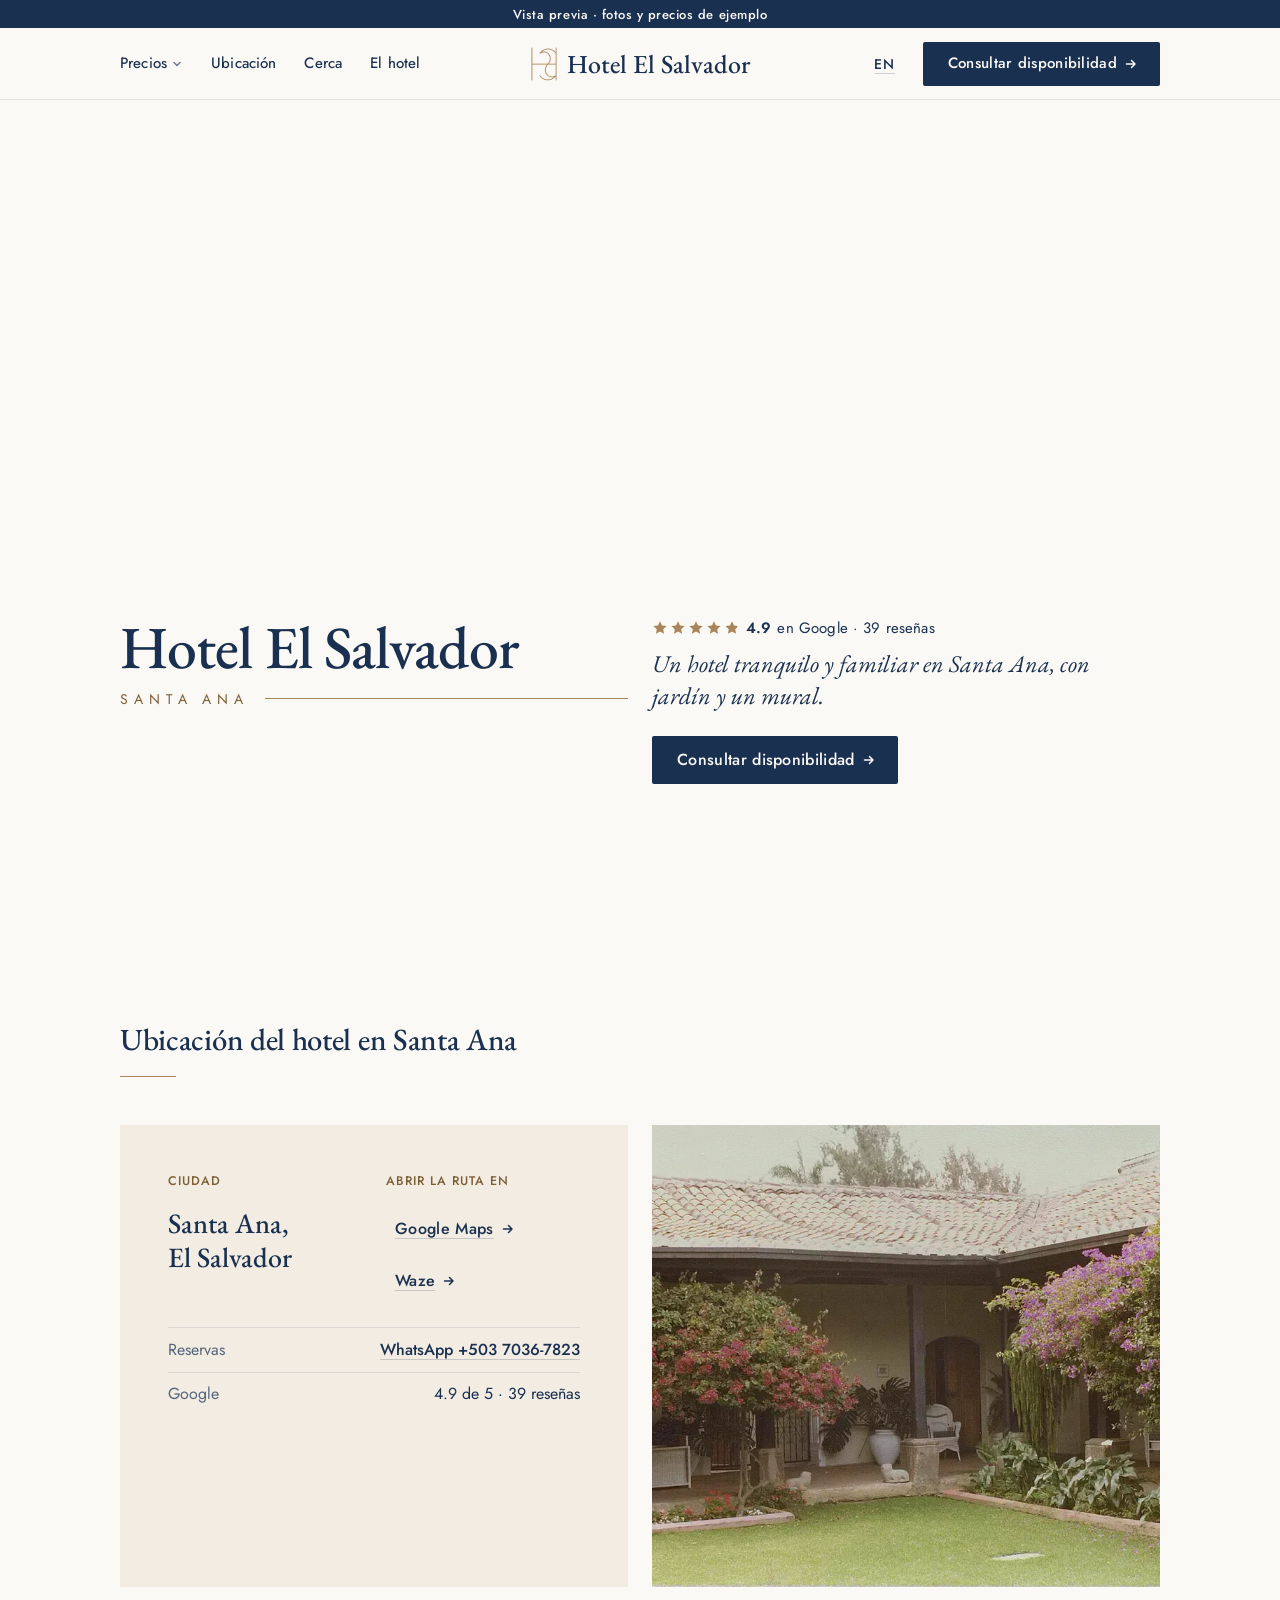
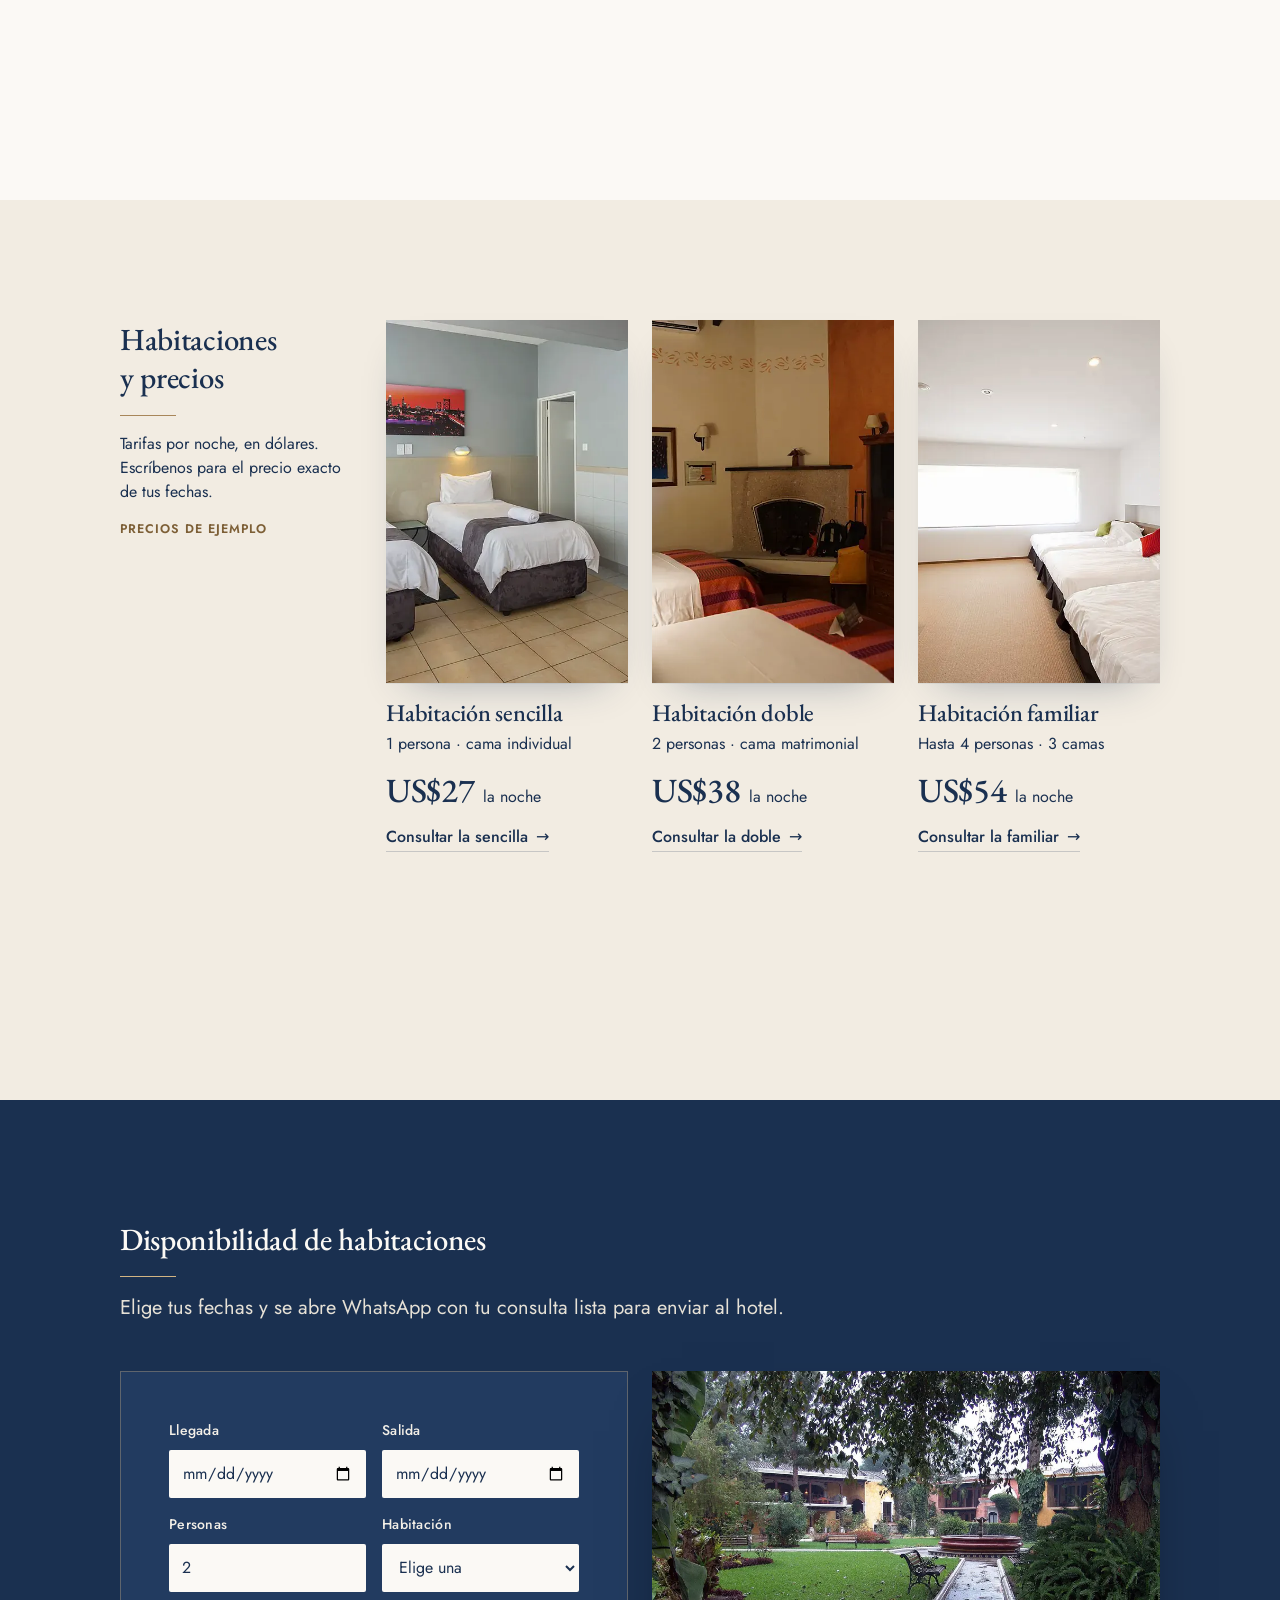
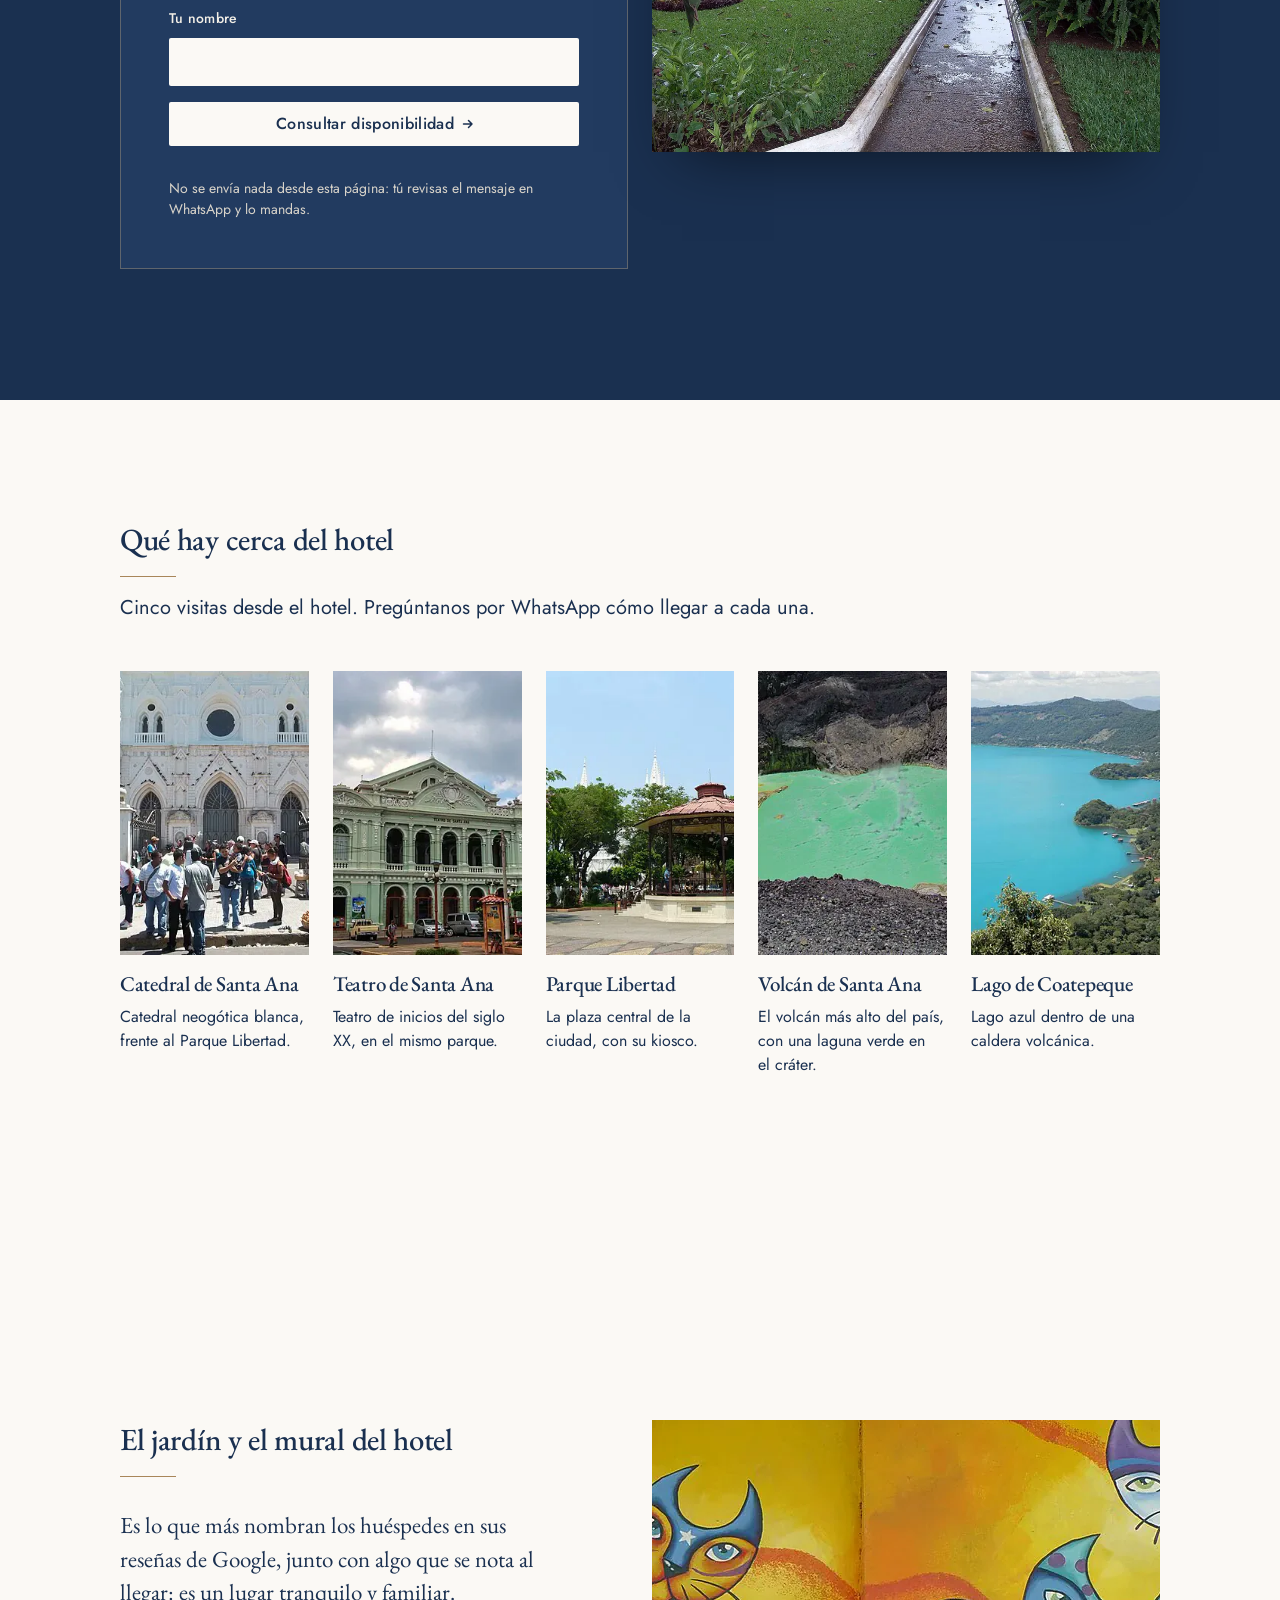
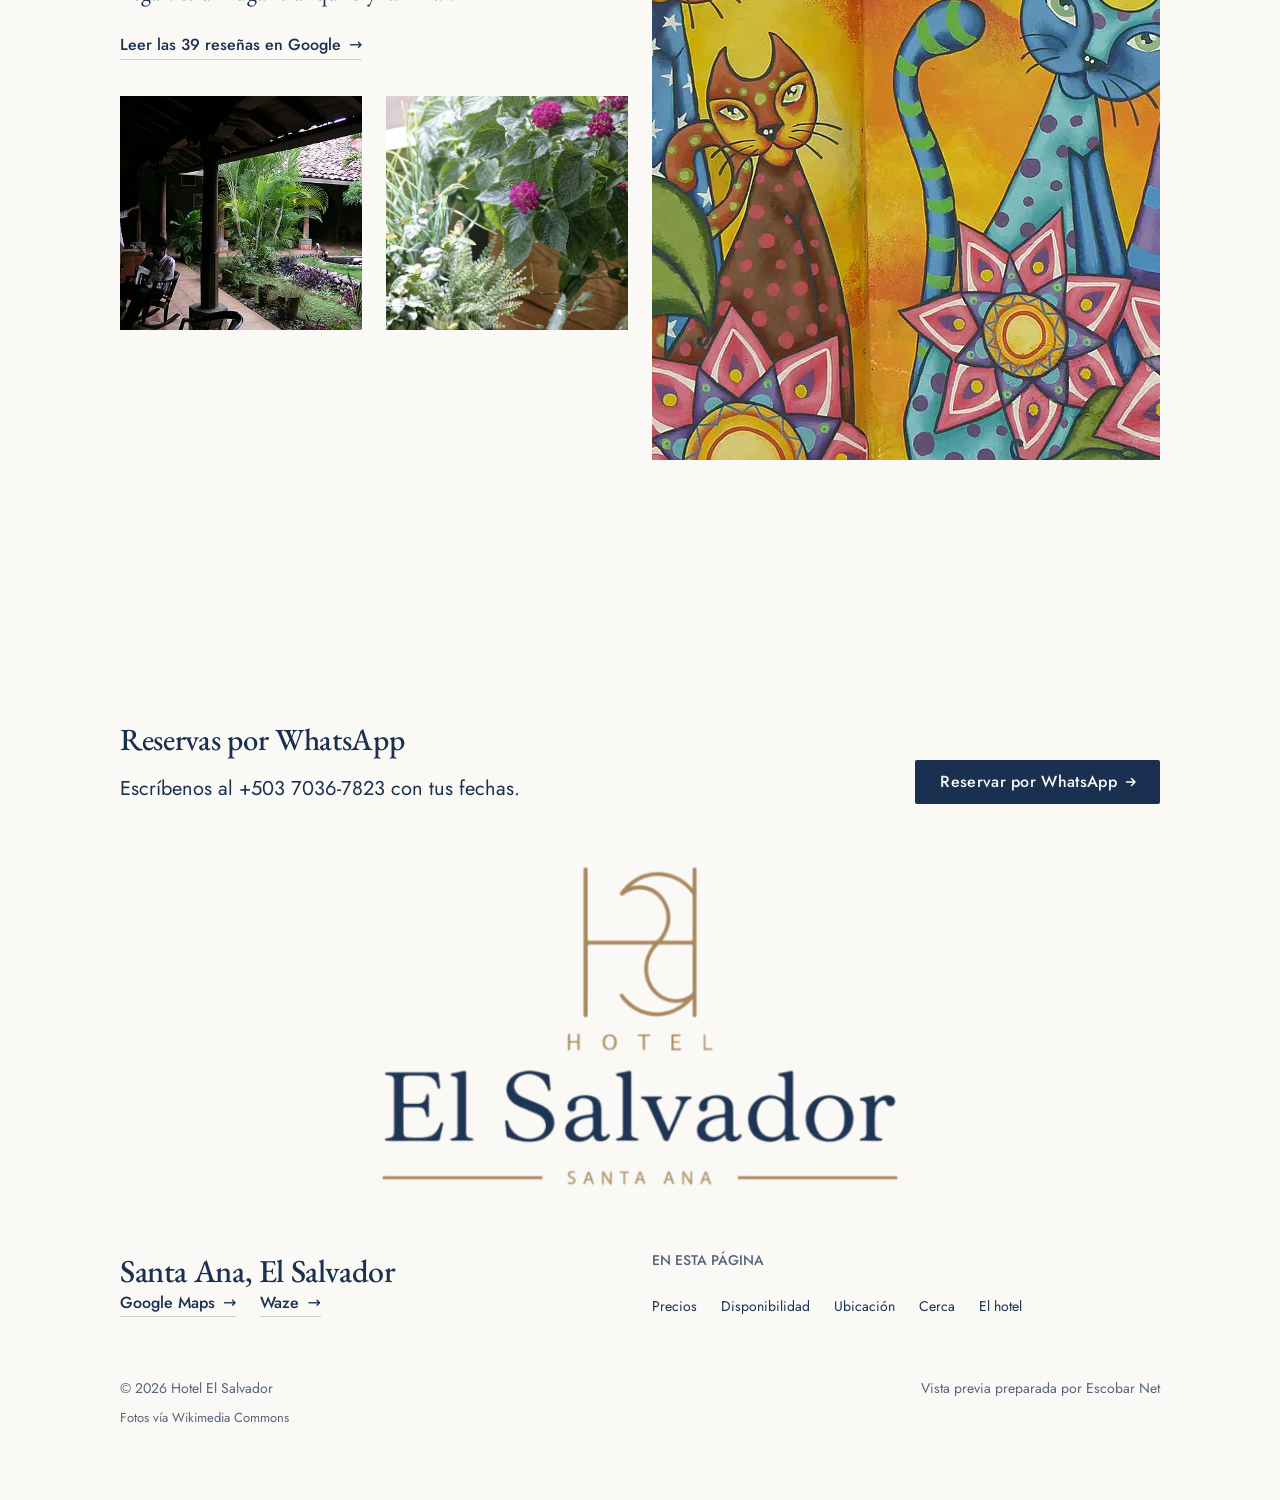
==== commit 4b563549: "Rediseño con la identidad del logo del hotel Azul marino y dorado del logo, EB Garamond y Jost como " ====
--- a/index.html
+++ b/index.html
@@ -10,15 +10,16 @@
 <meta property="og:description" content="Hotel tranquilo y familiar en Santa Ana. Precios, disponibilidad y ubicación en una página.">
 <meta property="og:image" content="share.jpg">
 <meta name="twitter:card" content="summary_large_image">
-<link rel="icon" href="favicon.svg" type="image/svg+xml">
-<meta name="theme-color" content="#ecebe7">
+<link rel="icon" href="favicon.png" type="image/png">
+<link rel="apple-touch-icon" href="apple-touch-icon.png">
+<meta name="theme-color" content="#1a3050">
 <!-- <link rel="canonical" href="https://[dominio del hotel]/"> : pendiente, el hotel aún no tiene dominio -->
 <meta name="site-kind" content="other">
 <meta name="page-type" content="place">
 <meta name="page-kind" content="place">
 <link rel="preconnect" href="https://fonts.googleapis.com">
 <link rel="preconnect" href="https://fonts.gstatic.com" crossorigin>
-<link href="https://fonts.googleapis.com/css2?family=Besley:wght@400..600&family=Albert+Sans:wght@400..600&display=swap" rel="stylesheet">
+<link href="https://fonts.googleapis.com/css2?family=EB+Garamond:ital,wght@0,400..600;1,400&family=Jost:wght@300..600&display=swap" rel="stylesheet">
 <link rel="stylesheet" href="assets/system.css">
 <link rel="stylesheet" href="assets/ui/cards.css">
 <link rel="stylesheet" href="assets/motion/motion.css">
@@ -27,14 +28,14 @@
 <link rel="stylesheet" href="assets/icons/icon.css">
 <style>
 :root {
-  --p-bg: #ecebe7; --p-surface: #e1dfd9; --p-ink: #38450f; --p-muted: #5a6537;
-  --p-accent: #38450f; --p-accent-ink: #ecebe7; --p-action: #38450f; --p-action-ink: #ecebe7;
-  --p-inv-bg: #38450f; --p-inv-surface: #435020; --p-inv-ink: #ecebe7; --p-inv-muted: #bbbfaf;
-  --p-inv-accent: #ecebe7; --p-inv-accent-ink: #38450f; --p-inv-action: #ecebe7; --p-inv-action-ink: #38450f;
-  --font-display: "Besley", Georgia, serif;
-  --font-text: "Albert Sans", system-ui, sans-serif;
+  --p-bg: #fbf9f5; --p-surface: #f2ece2; --p-ink: #1a3050; --p-muted: #55657c;
+  --p-accent: #1a3050; --p-accent-ink: #fbf9f5; --p-action: #1a3050; --p-action-ink: #fbf9f5;
+  --p-inv-bg: #1a3050; --p-inv-surface: #283d5b; --p-inv-ink: #fbf9f5; --p-inv-muted: #a5adb9;
+  --p-inv-accent: #fbf9f5; --p-inv-accent-ink: #1a3050; --p-inv-action: #fbf9f5; --p-inv-action-ink: #1a3050;
+  --font-display: "EB Garamond", Georgia, serif;
+  --font-text: "Jost", system-ui, sans-serif;
   --display-weight: 400;
-  --display-tracking: -0.02em;
+  --display-tracking: -0.012em;
 }
 </style>
 <script>document.documentElement.classList.add('m-enter');setTimeout(()=>document.documentElement.classList.add('m-enter-done'),700)</script>
@@ -49,9 +50,9 @@
 <body>
 <!-- type: place (hotel pequeño)
      deal: hero place (impreso), nav nav-split, close close-word (momento de tipo "name"), footer footer-visit,
-           rhythm space, buttons arrow, mark leaf, la oferta strip -> habitaciones en "side" (rooms side),
+           rhythm colour-band (la banda azul es la reserva), rooms on --g-alt, buttons arrow, mark leaf, la oferta strip -> habitaciones en "side" (rooms side),
            el lugar story, grounds none
-     palette olive-on-bone (un fondo de piedra cálida y el verde oliva de un jardín: el jardín es lo que más elogian), type besley
+     palette: los colores del logo del hotel (start.mjs brand: azul marino #1a3050, dorado #a8865a, fondo marfil), type garamond (EB Garamond como la serif de "El Salvador", Jost como las mayúsculas espaciadas de "HOTEL" y "SANTA ANA")
      moments: picture-develops en la foto del mural (#hotel), se revela una vez al entrar en pantalla
      Datos reales: nombre, ciudad, 4.9 en Google con 39 reseñas, jardín, mural, tranquilo y familiar, WhatsApp.
      De ejemplo (data-assumed): tipos de habitación, capacidades y precios. Fotos: stand-ins de Wikimedia Commons. -->
@@ -60,24 +61,24 @@
   <p class="wrap preview-strip" data-i18n="strip">Vista previa · fotos y precios de ejemplo</p>
   <div class="wrap nav__bar">
     <a class="skip-link" href="#top" data-i18n="skip">Saltar al contenido</a>
-    <a class="nav__logo" href="#top"><span class="mark" data-mark="leaf" aria-hidden="true"></span>Hotel El Salvador</a>
+    <a class="nav__logo" href="#top"><img class="nav__mark" src="assets/brand/mark-52.webp" srcset="assets/brand/mark-52.webp 52w, assets/brand/mark.webp 246w" sizes="26px" alt="" width="246" height="323" fetchpriority="high">Hotel El Salvador</a>
     <nav class="nav__links" aria-label="Principal" data-i18n-attr="aria-label:navLabel">
       <div class="nav__item">
         <a class="nav__link" href="#precios"><span data-i18n="navRooms">Precios</span> <svg class="chev" viewBox="0 0 12 12" aria-hidden="true"><path d="M3 4.5l3 3 3-3" fill="none" stroke="currentColor" stroke-width="1.5" stroke-linecap="round" stroke-linejoin="round"/></svg></a>
         <div class="nav__menu">
           <div class="wrap grid">
             <a class="menu-card span-3" href="#precios">
-              <div class="panel"><img class="frame__img" src="assets/img/photo-f121729298-500.webp" alt="" decoding="async" width="500" height="334" data-source="stand-in" data-subject="habitación sencilla"></div>
+              <div class="panel"><img class="frame__img" src="assets/img/photo-f121729298-500.webp" alt="" loading="lazy" decoding="async" width="500" height="334" data-source="stand-in" data-subject="habitación sencilla"></div>
               <span class="t-card" data-i18n="roomSingle">Habitación sencilla</span>
               <span class="t-small muted" data-assumed><span data-i18n="from">Desde</span> US$27</span>
             </a>
             <a class="menu-card span-3" href="#precios">
-              <div class="panel"><img class="frame__img" src="assets/img/photo-f99550429-500.webp" alt="" decoding="async" width="500" height="333" data-source="stand-in" data-subject="habitación doble"></div>
+              <div class="panel"><img class="frame__img" src="assets/img/photo-f99550429-500.webp" alt="" loading="lazy" decoding="async" width="500" height="333" data-source="stand-in" data-subject="habitación doble"></div>
               <span class="t-card" data-i18n="roomDouble">Habitación doble</span>
               <span class="t-small muted" data-assumed><span data-i18n="from">Desde</span> US$38</span>
             </a>
             <a class="menu-card span-3" href="#precios">
-              <div class="panel"><img class="frame__img" src="assets/img/photo-f83857421-500.webp" alt="" decoding="async" width="500" height="327" data-source="stand-in" data-subject="habitación familiar"></div>
+              <div class="panel"><img class="frame__img" src="assets/img/photo-f83857421-500.webp" alt="" loading="lazy" decoding="async" width="500" height="327" data-source="stand-in" data-subject="habitación familiar"></div>
               <span class="t-card" data-i18n="roomFamily">Habitación familiar</span>
               <span class="t-small muted" data-assumed><span data-i18n="from">Desde</span> US$54</span>
             </a>
@@ -89,7 +90,7 @@
       <div class="nav__item"><a class="nav__link" href="#hotel" data-i18n="navHotel">El hotel</a></div>
     </nav>
     <div class="nav__actions">
-      <a class="lang-toggle" href="?lang=en" hreflang="en" lang="en" aria-label="Read this page in English" data-i18n-attr="aria-label:langLabel;lang:langCode;hreflang:langCode" data-i18n="langShort">EN</a>
+      <a class="lang-toggle btn btn--secondary" href="?lang=en" hreflang="en" lang="en" aria-label="Read this page in English" data-i18n-attr="aria-label:langLabel;lang:langCode;hreflang:langCode" data-i18n="langShort">EN</a>
       <a class="btn btn--primary" href="#disponibilidad" data-i18n="cta">Consultar disponibilidad</a>
     </div>
     <button class="nav__toggle" type="button" aria-expanded="false" aria-label="Menú" data-i18n-attr="aria-label:menu">
@@ -103,8 +104,8 @@
     <picture class="hero__bg" data-phone-fill><source media="(max-width: 639px)" srcset="assets/img/photo-f51935720-780x975.webp 780w" sizes="100vw"><img src="assets/img/photo-f51935720-1280.webp" srcset="assets/img/photo-f51935720-500.webp 500w, assets/img/photo-f51935720-960.webp 960w, assets/img/photo-f51935720-1280.webp 1280w" sizes="100vw" width="1280" height="853" alt="Patio con jardín, plantas colgantes y cuadros, frente a un corredor de arcos" data-i18n-attr="alt:altHero" fetchpriority="high" decoding="async" data-source="stand-in" data-subject="jardín del hotel"></picture>
     <div class="wrap"><div class="hero-text">
       <div class="hero__text">
-        <h1 id="hero-h"><span class="nowrap">Hotel El Salvador&nbsp;<span class="h1-sep" aria-hidden="true">·</span><span class="sr-only">,</span></span> Santa Ana</h1>
-        <p class="hero__lead"><span class="rating"><svg class="rating__star" viewBox="0 0 20 20" width="16" height="16" aria-hidden="true"><path d="M10 1.6l2.47 5.3 5.8.68-4.29 3.96 1.14 5.73L10 14.4l-5.12 2.87 1.14-5.73L1.73 7.58l5.8-.68z"/></svg> <b>4.9</b> <span data-i18n="ratingText">en Google · 39 reseñas</span></span><span class="hero__line" data-i18n="heroLine">Un hotel tranquilo y familiar en Santa Ana, con jardín y un mural.</span></p>
+        <h1 id="hero-h" class="lockup"><span class="lockup__name">Hotel El Salvador</span><span class="lockup__place"><span class="sr-only">, </span>Santa Ana</span></h1>
+        <p class="hero__lead"><span class="rating"><span class="stars" aria-hidden="true"><svg viewBox="0 0 20 20"><path d="M10 1.6l2.47 5.3 5.8.68-4.29 3.96 1.14 5.73L10 14.4l-5.12 2.87 1.14-5.73L1.73 7.58l5.8-.68z"/></svg><svg viewBox="0 0 20 20"><path d="M10 1.6l2.47 5.3 5.8.68-4.29 3.96 1.14 5.73L10 14.4l-5.12 2.87 1.14-5.73L1.73 7.58l5.8-.68z"/></svg><svg viewBox="0 0 20 20"><path d="M10 1.6l2.47 5.3 5.8.68-4.29 3.96 1.14 5.73L10 14.4l-5.12 2.87 1.14-5.73L1.73 7.58l5.8-.68z"/></svg><svg viewBox="0 0 20 20"><path d="M10 1.6l2.47 5.3 5.8.68-4.29 3.96 1.14 5.73L10 14.4l-5.12 2.87 1.14-5.73L1.73 7.58l5.8-.68z"/></svg><svg viewBox="0 0 20 20"><path d="M10 1.6l2.47 5.3 5.8.68-4.29 3.96 1.14 5.73L10 14.4l-5.12 2.87 1.14-5.73L1.73 7.58l5.8-.68z"/></svg></span> <b>4.9</b> <span data-i18n="ratingText">en Google · 39 reseñas</span></span><span class="hero__line" data-i18n="heroLine">Un hotel tranquilo y familiar en Santa Ana, con jardín y un mural.</span></p>
         <div class="btn-row"><a class="btn btn--primary" href="#disponibilidad" data-i18n="cta">Consultar disponibilidad</a></div>
       </div>
     </div></div>
@@ -138,7 +139,7 @@
     </div>
   </section>
 
-  <section class="section" id="precios" style="--hm: 2" aria-labelledby="precios-h">
+  <section class="section ground-surface" id="precios" style="--hm: 2" aria-labelledby="precios-h">
     <div class="wrap">
       <div class="grid grid--top rooms">
         <div class="section-head rooms__head span-3">
@@ -171,7 +172,7 @@
     </div>
   </section>
 
-  <section class="section" id="disponibilidad" aria-labelledby="disponibilidad-h">
+  <section class="section ground-brand" id="disponibilidad" aria-labelledby="disponibilidad-h">
     <div class="wrap">
       <div class="section-head">
         <h2 id="disponibilidad-h" data-i18n="availH">Disponibilidad de habitaciones</h2>
@@ -207,7 +208,7 @@
           <noscript><p class="t-small form-note">Sin JavaScript, el botón abre el chat del hotel en WhatsApp: escribe ahí tus fechas, cuántas personas y la habitación.</p></noscript>
           <p class="t-small form-note" data-i18n="formNote">No se envía nada desde esta página: tú revisas el mensaje en WhatsApp y lo mandas.</p>
         </form>
-        <figure class="pl-photo pl-photo--end span-6" style="--pl-r: 1.3333; --pos: 50% 40%"><img src="assets/img/photo-f126934419-960.webp" srcset="assets/img/photo-f126934419-500.webp 500w, assets/img/photo-f126934419-960.webp 960w" sizes="(max-width: 1023px) 100vw, 50vw" width="960" height="1433" alt="Macetas con flores fucsia y helechos en un patio" data-i18n-attr="alt:altGarden" loading="lazy" decoding="async" data-source="stand-in" data-subject="jardín del hotel"></figure>
+        <figure class="pl-photo pl-photo--end span-6" style="--pl-r: 1.3333"><img src="assets/img/photo-f3136275-960.webp" srcset="assets/img/photo-f3136275-500.webp 500w, assets/img/photo-f3136275-960.webp 960w" sizes="(max-width: 1023px) 100vw, 50vw" width="960" height="720" alt="Jardín con césped, helechos, un sendero y una fuente al fondo" data-i18n-attr="alt:altFountain" loading="lazy" decoding="async" data-source="stand-in" data-subject="jardín del hotel"></figure>
       </div>
     </div>
   </section>
@@ -224,19 +225,19 @@
           <h3>Catedral de Santa Ana</h3>
           <p data-i18n="nearCathedral">Catedral neogótica blanca, frente al Parque Libertad.</p></a></li>
         <li><a class="tile" href="https://www.google.com/maps/search/?api=1&amp;query=Teatro+de+Santa+Ana+El+Salvador" target="_blank" rel="noopener">
-          <div class="tile__media"><img src="assets/img/photo-f28362802-960.webp" srcset="assets/img/photo-f28362802-320.webp 320w, assets/img/photo-f28362802-500.webp 500w, assets/img/photo-f28362802-960.webp 960w" sizes="(max-width: 639px) 45vw, 480px" width="500" height="360" alt="Edificio verde claro del Teatro de Santa Ana con columnas y arcos" data-i18n-attr="alt:altTheatre" loading="lazy" decoding="async" data-source="stand-in" data-subject="Teatro de Santa Ana"></div>
+          <div class="tile__media"><img src="assets/img/photo-f28362802-960.webp" srcset="assets/img/photo-f28362802-360.webp 360w, assets/img/photo-f28362802-500.webp 500w, assets/img/photo-f28362802-960.webp 960w" sizes="(max-width: 639px) 90vw, 480px" width="500" height="360" alt="Edificio verde claro del Teatro de Santa Ana con columnas y arcos" data-i18n-attr="alt:altTheatre" loading="lazy" decoding="async" data-source="stand-in" data-subject="Teatro de Santa Ana"></div>
           <h3>Teatro de Santa Ana</h3>
           <p data-i18n="nearTheatre">Teatro de inicios del siglo XX, en el mismo parque.</p></a></li>
         <li><a class="tile" href="https://www.google.com/maps/search/?api=1&amp;query=Parque+Libertad+Santa+Ana+El+Salvador" target="_blank" rel="noopener">
-          <div class="tile__media"><img src="assets/img/photo-f28364149-960.webp" srcset="assets/img/photo-f28364149-320.webp 320w, assets/img/photo-f28364149-500.webp 500w, assets/img/photo-f28364149-960.webp 960w" sizes="(max-width: 639px) 45vw, 480px" width="500" height="375" alt="Kiosco del Parque Libertad entre árboles" data-i18n-attr="alt:altPark" loading="lazy" decoding="async" data-source="stand-in" data-subject="Parque Libertad"></div>
+          <div class="tile__media"><img src="assets/img/photo-f28364149-960.webp" srcset="assets/img/photo-f28364149-360.webp 360w, assets/img/photo-f28364149-500.webp 500w, assets/img/photo-f28364149-960.webp 960w" sizes="(max-width: 639px) 90vw, 480px" width="500" height="375" alt="Kiosco del Parque Libertad entre árboles" data-i18n-attr="alt:altPark" loading="lazy" decoding="async" data-source="stand-in" data-subject="Parque Libertad"></div>
           <h3>Parque Libertad</h3>
           <p data-i18n="nearPark">La plaza central de la ciudad, con su kiosco.</p></a></li>
         <li><a class="tile" href="https://www.google.com/maps/search/?api=1&amp;query=Volcan+de+Santa+Ana" target="_blank" rel="noopener">
-          <div class="tile__media"><img src="assets/img/photo-f194311767-960.webp" srcset="assets/img/photo-f194311767-320.webp 320w, assets/img/photo-f194311767-500.webp 500w, assets/img/photo-f194311767-960.webp 960w" sizes="(max-width: 639px) 45vw, 480px" width="500" height="375" alt="Laguna verde dentro del cráter del Volcán de Santa Ana" data-i18n-attr="alt:altVolcano" loading="lazy" decoding="async" data-source="stand-in" data-subject="Volcán de Santa Ana"></div>
+          <div class="tile__media"><img src="assets/img/photo-f194311767-960.webp" srcset="assets/img/photo-f194311767-360.webp 360w, assets/img/photo-f194311767-500.webp 500w, assets/img/photo-f194311767-960.webp 960w" sizes="(max-width: 639px) 90vw, 480px" width="500" height="375" alt="Laguna verde dentro del cráter del Volcán de Santa Ana" data-i18n-attr="alt:altVolcano" loading="lazy" decoding="async" data-source="stand-in" data-subject="Volcán de Santa Ana"></div>
           <h3 data-i18n="nameVolcano">Volcán de Santa Ana</h3>
           <p data-i18n="nearVolcano">El volcán más alto del país, con una laguna verde en el cráter.</p></a></li>
         <li><a class="tile" href="https://www.google.com/maps/search/?api=1&amp;query=Lago+de+Coatepeque" target="_blank" rel="noopener">
-          <div class="tile__media"><img src="assets/img/photo-f56641573-960.webp" srcset="assets/img/photo-f56641573-320.webp 320w, assets/img/photo-f56641573-500.webp 500w, assets/img/photo-f56641573-960.webp 960w" sizes="(max-width: 639px) 45vw, 480px" width="500" height="375" alt="Lago de Coatepeque, azul, rodeado de cerros verdes" data-i18n-attr="alt:altLake" loading="lazy" decoding="async" data-source="stand-in" data-subject="Lago de Coatepeque"></div>
+          <div class="tile__media"><img src="assets/img/photo-f56641573-960.webp" srcset="assets/img/photo-f56641573-360.webp 360w, assets/img/photo-f56641573-500.webp 500w, assets/img/photo-f56641573-960.webp 960w" sizes="(max-width: 639px) 90vw, 480px" width="500" height="375" alt="Lago de Coatepeque, azul, rodeado de cerros verdes" data-i18n-attr="alt:altLake" loading="lazy" decoding="async" data-source="stand-in" data-subject="Lago de Coatepeque"></div>
           <h3 data-i18n="nameLake">Lago de Coatepeque</h3>
           <p data-i18n="nearLake">Lago azul dentro de una caldera volcánica.</p></a></li>
       </ul>
@@ -246,13 +247,16 @@
   <section class="section" id="hotel" aria-labelledby="hotel-h">
     <div class="wrap">
       <div class="grid grid--top story">
-        <div class="story__text span-5">
+        <div class="story__text span-6">
           <h2 id="hotel-h" data-i18n="hotelH">El jardín y el mural del hotel</h2>
           <p class="story__body" data-i18n="hotelBody">Es lo que más nombran los huéspedes en sus reseñas de Google, junto con algo que se nota al llegar: es un lugar tranquilo y familiar.</p>
-          <p class="story__body" data-i18n="hotelBody2">Después de un día en el centro o en el volcán, se vuelve a un patio con plantas y a una pared pintada.</p>
           <a class="link" href="https://www.google.com/maps/search/?api=1&amp;query=Hotel+El+Salvador+Santa+Ana" target="_blank" rel="noopener" data-i18n="hotelLink">Leer las 39 reseñas en Google</a>
-        </div>
-        <figure class="develop span-6 start-7" data-moment="picture-develops"><img src="assets/img/photo-f28490155.webp" srcset="assets/img/photo-f28490155-500.webp 500w, assets/img/photo-f28490155-960.webp 960w, assets/img/photo-f28490155.webp 1280w" sizes="(max-width: 1023px) 100vw, 50vw" width="1280" height="853" alt="Mural de colores con gatos y girasoles pintado en una pared" data-i18n-attr="alt:altMural" loading="lazy" decoding="async" data-source="stand-in" data-subject="mural del hotel"></figure>
+          <div class="story__pair">
+            <figure class="story__photo"><img src="assets/img/photo-f4503462-500.webp" srcset="assets/img/photo-f4503462-500.webp 500w, assets/img/photo-f4503462-960.webp 960w" sizes="(max-width: 639px) 50vw, 240px" width="500" height="375" alt="Corredor con mecedora frente a un patio con palmeras y plantas" data-i18n-attr="alt:altCorridor" loading="lazy" decoding="async" data-source="stand-in" data-subject="corredor del hotel"></figure>
+            <figure class="story__photo"><img src="assets/img/photo-f126934419-500.webp" srcset="assets/img/photo-f126934419-500.webp 500w, assets/img/photo-f126934419-960.webp 960w" sizes="(max-width: 639px) 50vw, 240px" width="500" height="746" alt="Macetas con flores fucsia y helechos en un patio" data-i18n-attr="alt:altGarden" loading="lazy" decoding="async" data-source="stand-in" data-subject="jardín del hotel"></figure>
+          </div>
+        </div>
+        <figure class="develop span-6 start-7" data-moment="picture-develops"><img src="assets/img/photo-f28490155.webp" srcset="assets/img/photo-f28490155-500.webp 500w, assets/img/photo-f28490155-960.webp 960w, assets/img/photo-f28490155.webp 1280w" sizes="(max-width: 1023px) 100vw, 60vw" width="1280" height="853" alt="Mural de colores con gatos y girasoles pintado en una pared" data-i18n-attr="alt:altMural" loading="lazy" decoding="async" data-source="stand-in" data-subject="mural del hotel"></figure>
       </div>
     </div>
   </section>
@@ -265,7 +269,7 @@
         <div><h2 id="close-h" data-i18n="closeH">Reservas por WhatsApp</h2><p class="t-lead" data-i18n="closeLine">Escríbenos al +503 7036-7823 con tus fechas.</p></div>
         <a class="btn btn--primary" href="https://wa.me/50370367823" data-wa data-i18n="barCta">Reservar por WhatsApp</a>
       </div>
-      <p class="close__word" aria-hidden="true">Hotel El Salvador</p>
+      <img class="close__logo" src="assets/brand/logo-480.webp" srcset="assets/brand/logo-480.webp 480w, assets/brand/logo.webp 1090w" sizes="(max-width: 639px) 230px, 520px" alt="Logo de Hotel El Salvador, Santa Ana" data-i18n-attr="alt:altLogo" width="1090" height="674" loading="lazy" decoding="async">
     </div>
     <div class="closing__links">
       <div class="grid">
--- a/site.css
+++ b/site.css
@@ -14,17 +14,10 @@
 }
 
 /* the ES/EN switch: one 44px control in the bar, the secondary look; hidden without script (nothing to switch) */
-.lang-toggle {
-  display: none; align-items: center; justify-content: center; min-width: 44px; height: 44px; padding: 0 var(--s-3);
-  border: 1px solid var(--line-strong); border-radius: var(--r-btn, 2px); background: var(--bg); color: var(--ink);
-  font: 600 14px/1 var(--font-text); letter-spacing: 0.04em; cursor: pointer;
-  transition: background-color 150ms ease, border-color 150ms ease, transform 160ms cubic-bezier(0.23, 1, 0.32, 1);
-  -webkit-tap-highlight-color: transparent; touch-action: manipulation;
-}
+.lang-toggle { display: none; }
 .js .lang-toggle { display: inline-flex; }
-@media (hover: hover) and (pointer: fine) { .lang-toggle:hover { background: color-mix(in oklab, var(--bg) 92%, var(--ink)); } }
-.lang-toggle:active { transform: scale(0.97); }
-@media (hover: hover) and (pointer: fine) { .lang-toggle:hover { border-color: var(--ink); } }
+/* the switch takes the page's secondary button as it is; only the arrow is left off (it is not a way forward) */
+html[data-buttons="arrow"] .lang-toggle.btn--secondary::after { content: none; }
 @media (max-width: 1023px) {
   .nav:not(.is-open) .nav__actions { display: flex; margin-left: auto; gap: var(--s-2); }
   .nav:not(.is-open) .nav__actions > .lang-toggle { display: none; }
@@ -33,7 +26,7 @@
 }
 @media (max-width: 639px) {
   :root:has(> body > nav.actionbar) .nav:not(.is-open) .nav__actions { display: flex; }
-  :root:has(> body > nav.actionbar) .nav:not(.is-open) .nav__actions > .btn { display: none; }
+  :root:has(> body > nav.actionbar) .nav:not(.is-open) .nav__actions > .btn--primary { display: none; }
   .nav.is-open .nav__actions > .lang-toggle { display: none; }
 }
 
@@ -47,10 +40,7 @@
 /* visit: two map buttons side by side, the WhatsApp row a real 44px link */
 .map-buttons { display: flex; flex-wrap: wrap; gap: var(--s-2); }
 .map-buttons .btn { padding-inline: var(--s-4); }
-html[data-buttons="arrow"] .map-buttons .btn--secondary {
-  text-decoration: none; border: 1px solid var(--line-strong); background: var(--p-bg); height: 44px;
-}
-html[data-buttons="arrow"] .map-buttons .btn--secondary:hover { border-color: var(--ink); background: var(--p-bg); }
+
 .row-link { display: inline-flex; align-items: center; min-height: 44px; font-weight: 500; text-decoration: underline;
   text-underline-offset: 4px; text-decoration-color: var(--line-strong); transition: text-decoration-color var(--dur) var(--ease); }
 .row-link:hover { text-decoration-color: currentColor; }
@@ -271,3 +261,146 @@
 ::selection { background: color-mix(in oklab, var(--p-ink) 22%, var(--p-bg)); color: var(--p-ink); }
 input, select, textarea { caret-color: var(--p-ink); accent-color: var(--p-ink); }
 html { scrollbar-color: color-mix(in oklab, var(--p-ink) 35%, var(--p-bg)) var(--p-bg); }
+
+/* ================================================================ v2: the hotel's own logo
+   Navy #1a3050 and gold #a8865a from the logo, EB Garamond for "El Salvador", Jost for the spaced
+   capitals of "HOTEL" and "SANTA ANA". Gold is the logo's thin-rule colour: lines, stars, small marks. */
+:root {
+  --gold: #a8865a;            /* decoration only: rules, stars (2.9:1 on ivory, never text) */
+  --gold-text: #7d5f36;       /* gold that reads as text on ivory (5.3:1) */
+  --gold-on-navy: #d2b483;    /* gold on the navy band (7:1) */
+  --t-h2: clamp(30px, 1.6vw + 16px, 42px);
+}
+body { background: var(--p-bg); }
+
+/* the preview strip on the logo's navy, the header on ivory */
+.nav::before { background: var(--p-ink); border-bottom: 0; }
+.preview-strip { color: #fbf9f5; letter-spacing: 0.04em; }
+.nav__logo { gap: 10px; font: 500 24px/1 var(--font-display); letter-spacing: 0; color: var(--p-ink); }
+.nav--split .nav__logo { font-size: 26px; }
+.nav__mark { width: auto; height: 34px !important; flex: none; }
+@media (max-width: 639px) { .nav__mark { height: 28px !important; } .nav__logo { font-size: 20px; } }
+.nav__link { font-weight: 450; letter-spacing: 0.01em; }
+
+/* headings: the logo's serif; a short gold rule under every section heading, as the logo rules its name */
+h1, h2, h3 { font-family: var(--font-display); }
+main h2, footer h2 { font-weight: 500; letter-spacing: -0.01em; color: var(--p-ink); }
+.section-head > h2::after, .rooms__head > h2::after, .story__text > h2::after, #ubicacion .section-head h2::after {
+  content: ""; display: block; width: 56px; height: 1px; margin-top: 18px; background: var(--gold);
+}
+.ground-brand .section-head > h2::after { background: var(--gold-on-navy); }
+.ground-brand h2 { color: #fbf9f5; }
+
+/* hero: the logo's lockup in live type, "Santa Ana" between two gold rules */
+.lockup { display: grid; gap: 14px; }
+.lockup__name { font: 500 clamp(40px, 3.4vw + 8px, 64px)/1.02 var(--font-display); letter-spacing: -0.015em; color: var(--p-ink); }
+.lockup__place {
+  display: flex; align-items: center; gap: 16px; max-width: 520px;
+  font: 400 14px/1 var(--font-text); letter-spacing: 0.42em; text-transform: uppercase; color: var(--gold-text);
+}
+.lockup__place::after { content: ""; flex: 1 1 0; height: 1px; background: var(--gold); }
+.hero--place .hero__lead { font-size: 20px; line-height: 1.5; color: var(--p-ink); }
+.hero--place .hero__line { font-family: var(--font-display); font-size: 24px; line-height: 1.35; font-style: italic; }
+.stars { display: inline-flex; gap: 2px; }
+.stars svg { width: 16px; height: 16px; fill: var(--gold); }
+.stars svg:last-child { fill: url(#none); }
+.stars svg:last-child path { fill: var(--gold); clip-path: inset(0 10% 0 0); }  /* 4.9 of 5: the last star 90% full */
+.rating { font-size: 15px; letter-spacing: 0.01em; }
+.rating b { font-weight: 600; }
+.rating__star { display: none; }
+
+/* visit: the card on cream, the city set in the serif */
+#ubicacion .visit--card { background: var(--p-surface); }
+.visit__address { font: 500 28px/1.2 var(--font-display); color: var(--p-ink); }
+.visit__col > .t-label, .t-label { letter-spacing: 0.08em; text-transform: uppercase; font-size: 12.5px; color: var(--gold-text); }
+
+/* rooms on the cream band: the price in the serif, the sample note in gold */
+#precios .tile__media { box-shadow: 0 1px 0 rgba(26, 48, 80, 0.06), 0 18px 40px -24px rgba(26, 48, 80, 0.45); }
+.room-price b { font: 500 34px/1 var(--font-display); color: var(--p-ink); }
+.sample-note { color: var(--gold-text) !important; letter-spacing: 0.08em; text-transform: uppercase; font-size: 12.5px !important; }
+.tile .tile__head h3 { font: 500 24px/1.2 var(--font-display); }
+
+/* booking: the navy band (the page's one dark section) with the form on a deeper navy panel */
+#disponibilidad.ground-brand { --bg: var(--p-ink); background: var(--p-ink); color: #fbf9f5; }
+#disponibilidad .section-head p { color: #e6e1d6; }
+#disponibilidad .booking__form { background: #223b60; border: 1px solid rgba(210, 180, 131, 0.35); }
+#disponibilidad .booking__form label { color: #f3efe7; font-weight: 500; letter-spacing: 0.02em; }
+#disponibilidad .booking__form .field :is(input, select) { background: #fbf9f5; color: var(--p-ink); border-color: transparent; }
+#disponibilidad .booking__form .field :is(input, select):focus { border-color: var(--gold-on-navy); box-shadow: 0 0 0 3px rgba(210, 180, 131, 0.35); }
+
+#disponibilidad .form-note, #disponibilidad .nights, #disponibilidad .form__status { color: #d9d4ca; }
+#disponibilidad .field__error { color: #ffc9c2; }
+#disponibilidad .booking__form { --error: #ffb4aa; }
+#disponibilidad .booking__form select.is-picked { background-color: #f1e2c4; }
+#disponibilidad .pl-photo img { box-shadow: 0 30px 60px -30px rgba(0, 0, 0, 0.6); }
+
+/* near: the place names in the serif */
+.near .tile h3 { font: 500 21px/1.25 var(--font-display); }
+
+/* the house: the mural large on the right, two small photographs under the words */
+.story__text { gap: var(--s-5); }
+.story__pair { display: grid; grid-template-columns: repeat(2, minmax(0, 1fr)); gap: var(--s-4); margin-top: var(--s-3); }
+.story__photo { margin: 0; overflow: clip; aspect-ratio: 4 / 5; }
+.story__photo img { width: 100%; height: 100%; object-fit: cover; display: block; }
+.develop { height: min(640px, calc(100svh - var(--padt) - var(--padb) - var(--bar))); }
+.story__body { font-family: var(--font-display); font-size: 23px; line-height: 1.45; }
+
+/* the close: the hotel's logo is the name set across */
+.close__logo { display: block; width: min(520px, 100%); height: auto; margin: auto auto 0; }
+.closing__cta.close--word { align-items: stretch; }
+.footer__address { font-family: var(--font-display); font-weight: 500; }
+.footer h3 { font: 500 12.5px/1.4 var(--font-text); letter-spacing: 0.08em; text-transform: uppercase; color: var(--gold-text); }
+
+/* buttons: navy, a touch of letter-spacing like the logo's capitals */
+.btn { letter-spacing: 0.02em; font-weight: 500; }
+
+
+@media (min-width: 640px) and (max-width: 1023px) {
+  .develop { grid-column: 1 / -1; }
+  .story__pair { grid-template-columns: repeat(2, minmax(0, 1fr)); max-width: 520px; }
+  .story__photo { aspect-ratio: 4 / 3; }
+}
+@media (max-width: 639px) {
+  .lockup__place { font-size: 12.5px; letter-spacing: 0.34em; }
+  .hero--place .hero__line { font-size: 21px; }
+  .story__body { font-size: 20px; }
+  .story__photo { aspect-ratio: 1 / 1; }
+  .close__logo { width: min(300px, 86%); }
+  .visit__address { font-size: 24px; }
+}
+/* v2 fill */
+.lockup__name { font-size: clamp(42px, 4.2vw + 6px, 76px); }
+@media (min-width: 1024px) {
+  .rooms.grid > .tile.span-3 { --tile-ratio: 2 / 3; }
+  .near .tile { --tile-ratio: 2 / 3; }
+}
+/* the house, on the page's columns: in span-5 the pair takes 2 + 3 columns; below 1024 two halves of the row */
+@media (min-width: 1024px) {
+  .story__pair { grid-template-columns: repeat(5, minmax(0, 1fr)); gap: var(--gutter); }
+  .story__photo { aspect-ratio: auto; height: clamp(180px, 26svh, 260px); }
+  .story__photo:first-child { grid-column: span 2; }
+  .story__photo:last-child { grid-column: span 3; }
+}
+@media (max-width: 1023px) {
+  .story > .develop.span-7 { grid-column: 1 / -1 !important; }
+  .story > .story__text.span-5 { grid-column: 1 / -1 !important; }
+  .story__pair { max-width: none !important; gap: var(--gutter); }
+}
+@media (max-width: 1023px) { .story > .develop { height: auto !important; width: 100%; min-width: 0; } }
+@media (max-width: 639px) {
+  .story__pair { display: none; }
+  .close__logo { width: min(230px, 70%); }
+  .closing__links .grid > .span-6.start-7 { display: none; }
+}
+
+/* round 1 (v2) */
+.lang-toggle.btn { min-width: 44px; height: 44px; padding: 0 var(--s-3); font-size: 14px; letter-spacing: 0.06em; }
+@media (min-width: 1024px) {
+  .story__photo:first-child, .story__photo:last-child { grid-column: span 3; }
+  .story__pair { grid-template-columns: repeat(6, minmax(0, 1fr)); }
+}
+@media (max-width: 359px) {
+  .nav__logo { font-size: 17px !important; gap: 6px; }
+  .nav__mark { height: 22px !important; }
+  .nav__bar { gap: 6px; }
+}
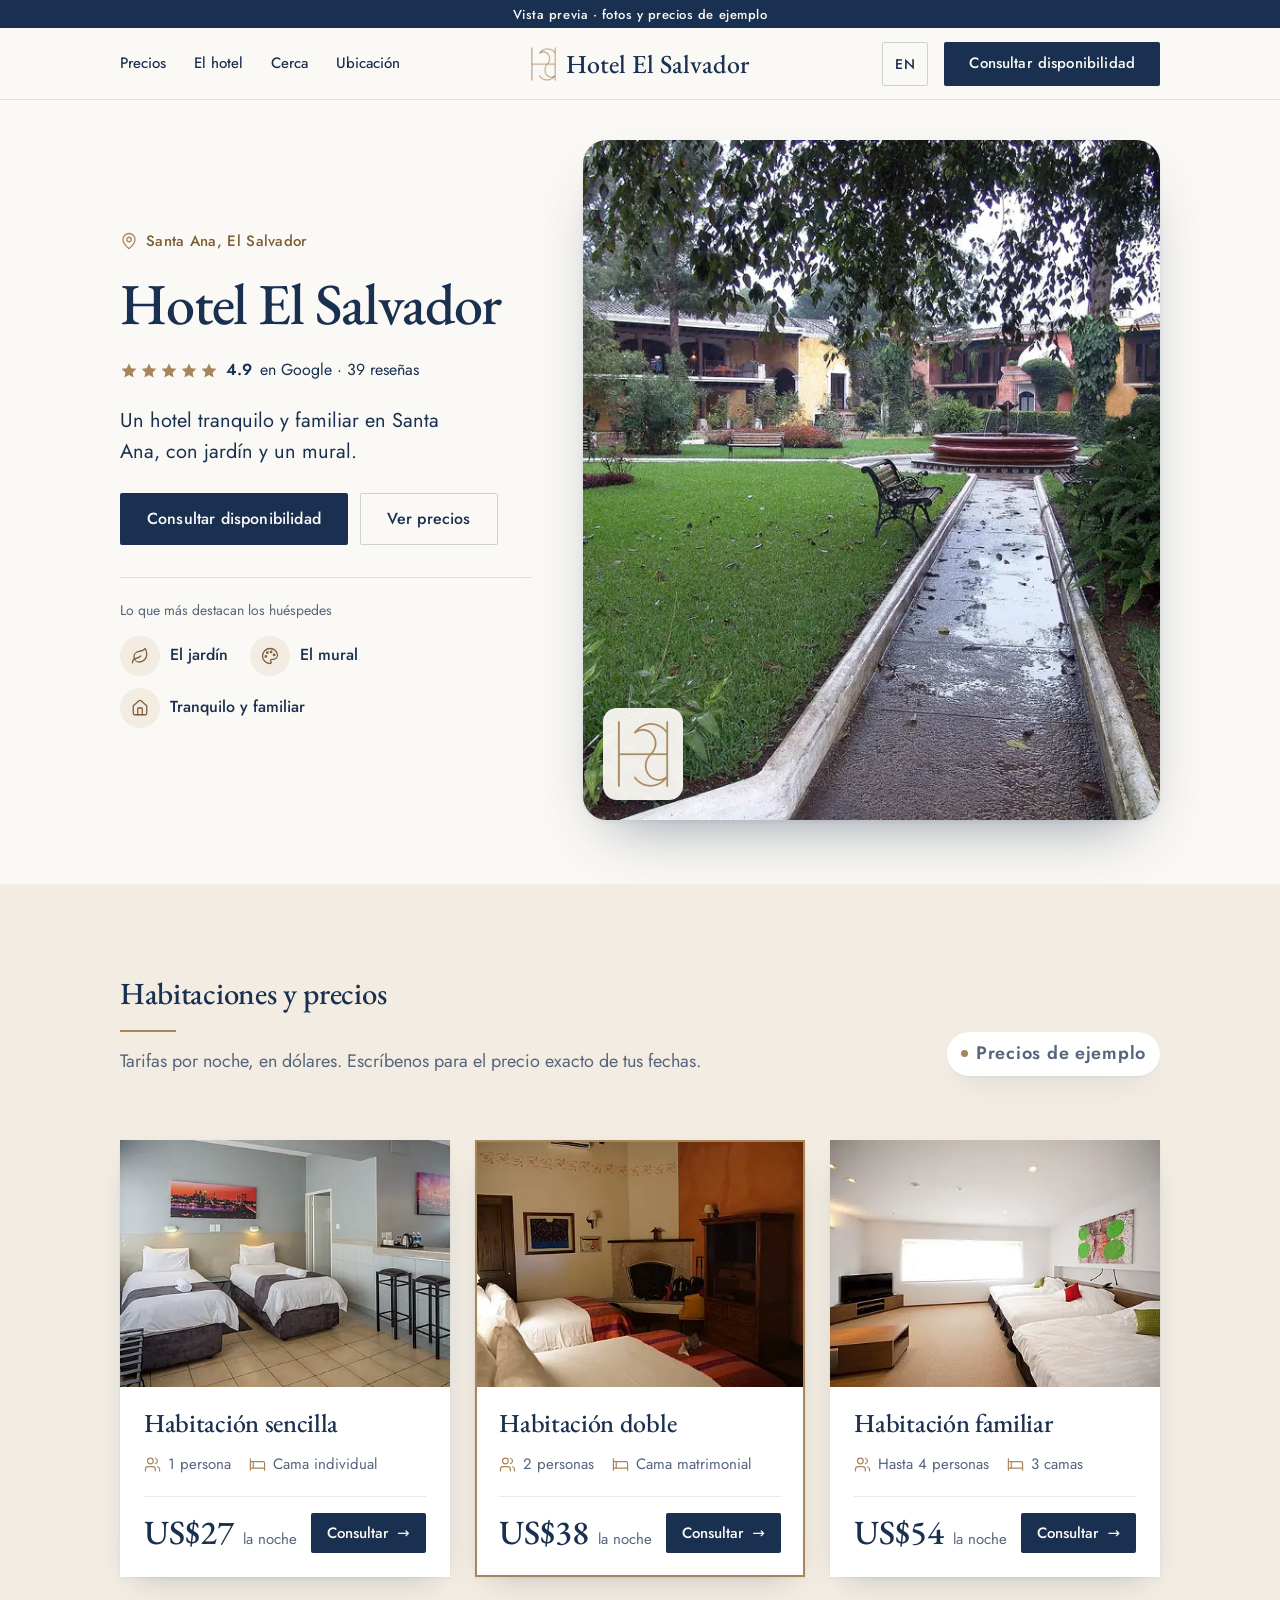
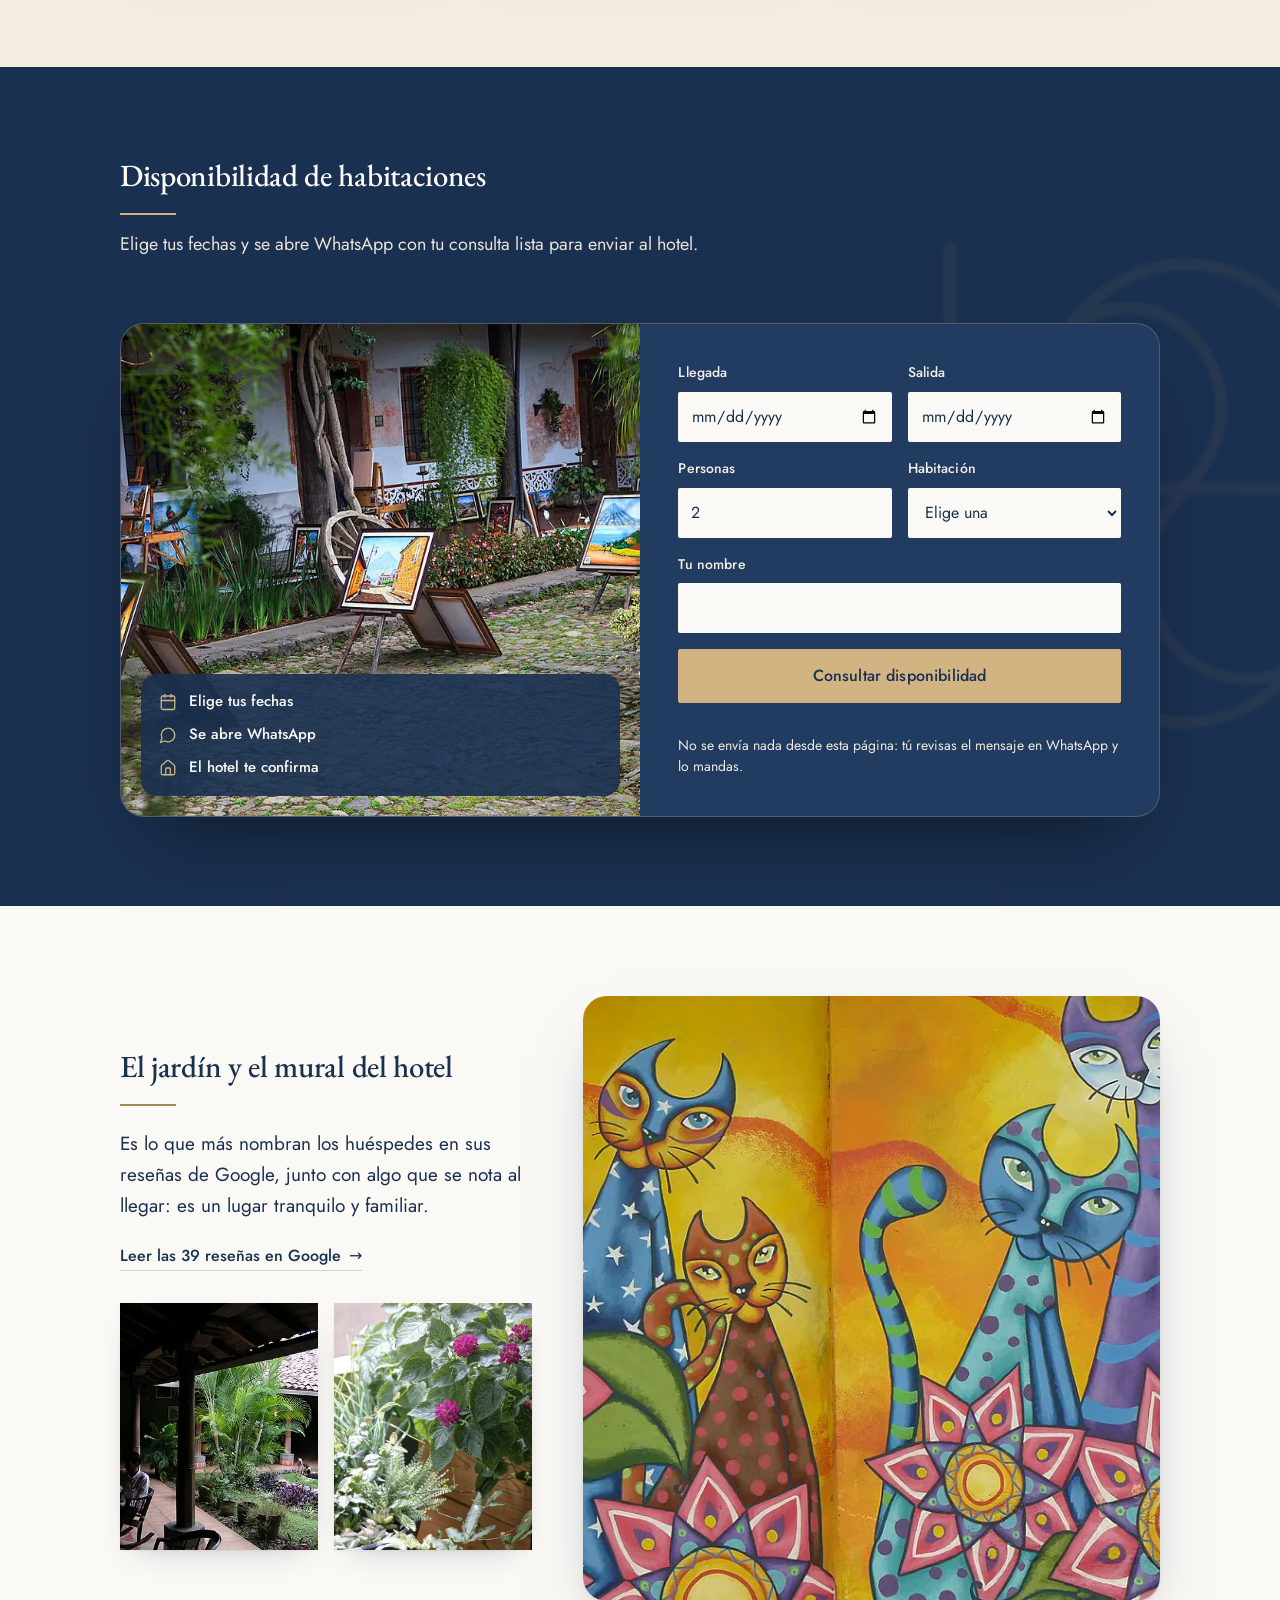
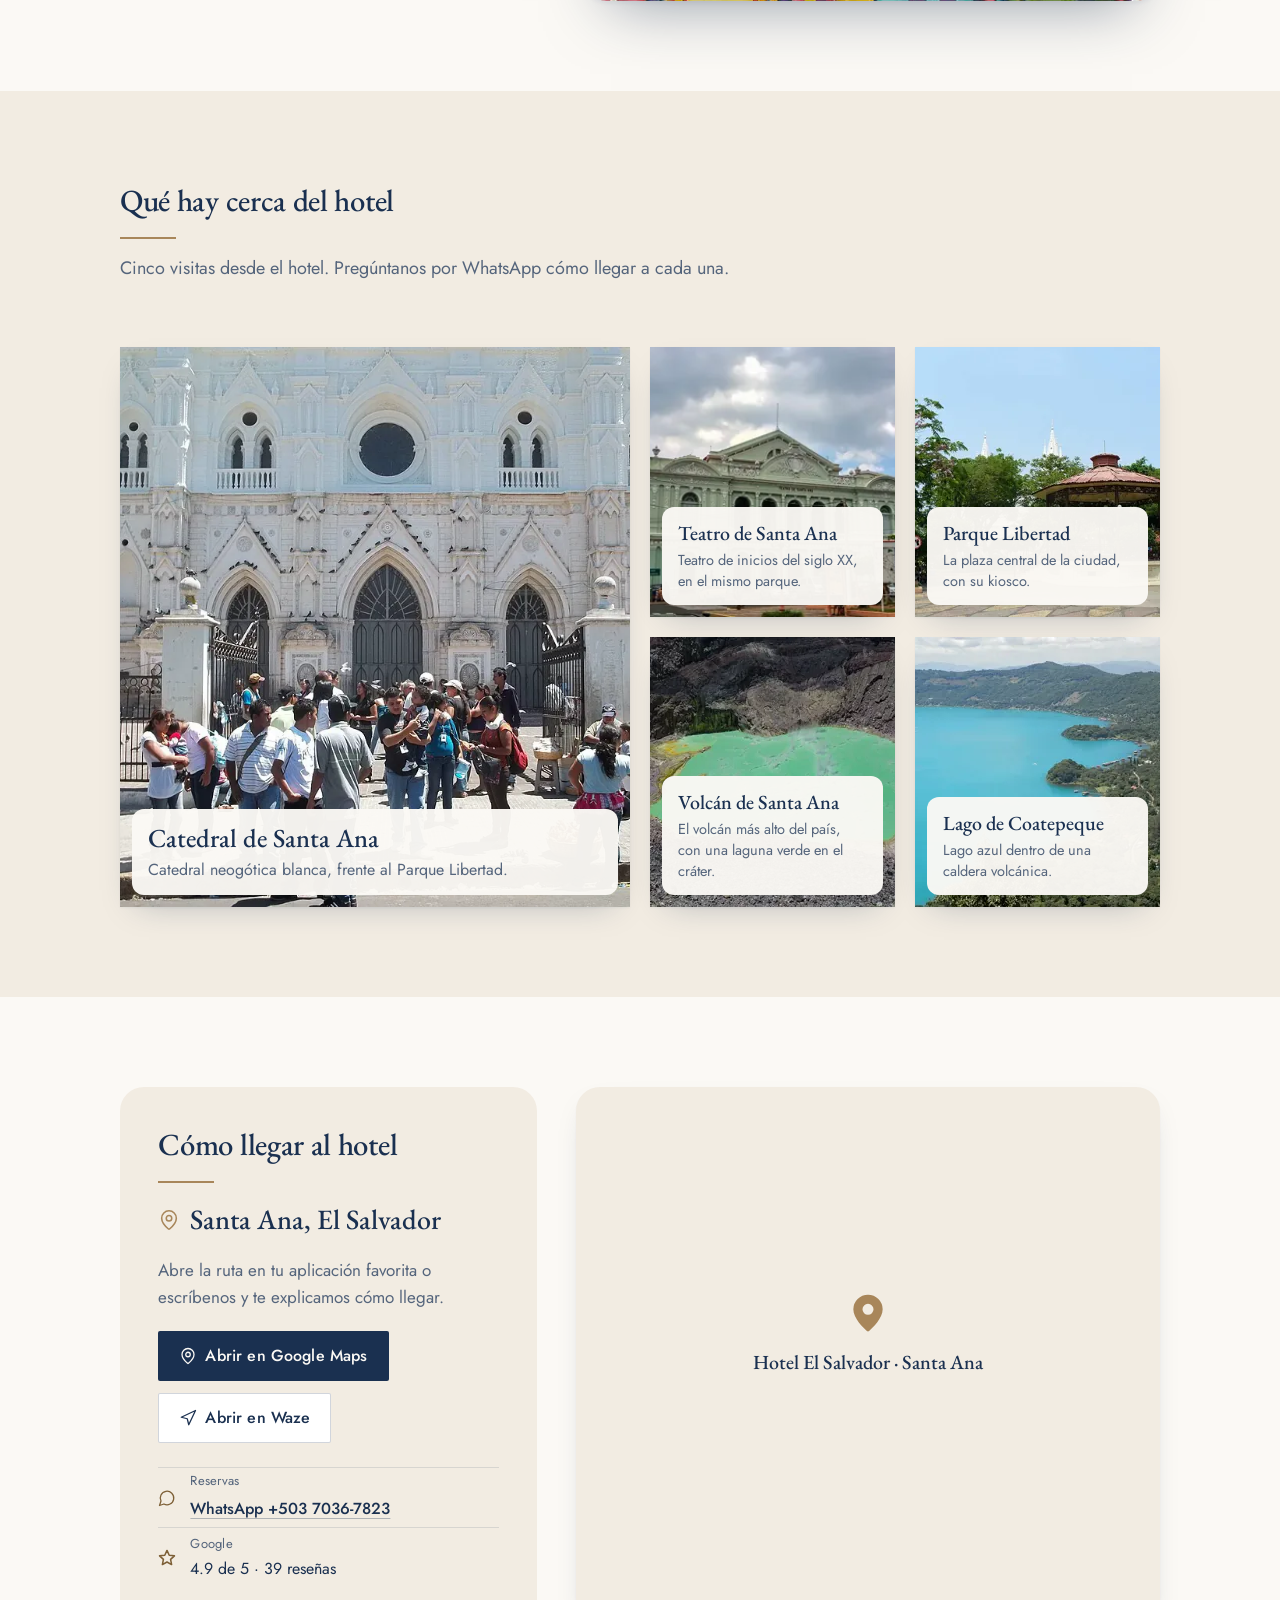
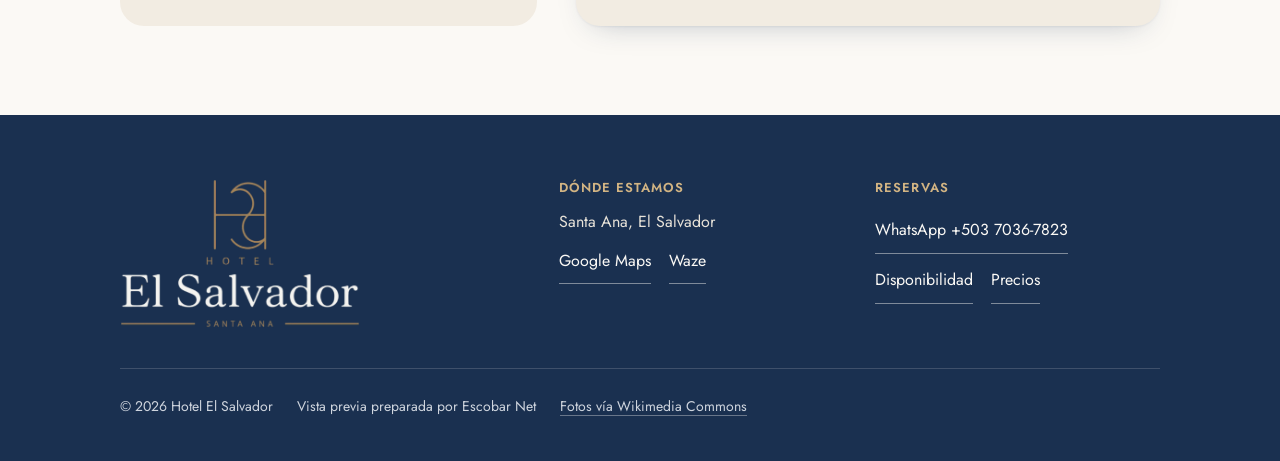
==== commit 23d0e11f: "Reorganización completa a pedido del cliente Secciones que crecen con su contenido (sin huecos ni so" ====
--- a/index.html
+++ b/index.html
@@ -1,5 +1,5 @@
 <!doctype html>
-<html lang="es" data-type="place" data-radius="soft" data-buttons="arrow" data-motion>
+<html lang="es" data-type="place" data-radius="soft" data-buttons="solid" data-motion>
 <head>
 <meta charset="utf-8">
 <meta name="viewport" content="width=device-width, initial-scale=1, viewport-fit=cover">
@@ -48,14 +48,27 @@
 <link rel="stylesheet" href="site.css">
 </head>
 <body>
-<!-- type: place (hotel pequeño)
-     deal: hero place (impreso), nav nav-split, close close-word (momento de tipo "name"), footer footer-visit,
-           rhythm colour-band (la banda azul es la reserva), rooms on --g-alt, buttons arrow, mark leaf, la oferta strip -> habitaciones en "side" (rooms side),
-           el lugar story, grounds none
-     palette: los colores del logo del hotel (start.mjs brand: azul marino #1a3050, dorado #a8865a, fondo marfil), type garamond (EB Garamond como la serif de "El Salvador", Jost como las mayúsculas espaciadas de "HOTEL" y "SANTA ANA")
-     moments: picture-develops en la foto del mural (#hotel), se revela una vez al entrar en pantalla
+<!-- type: place (hotel pequeño) · v3, a pedido del cliente: secciones que crecen con su contenido (sin alto fijo
+     de pantalla), portada dividida, ubicación con mapa al final, pie compacto en azul y entradas suaves al hacer
+     scroll (en reposo con movimiento reducido o sin JavaScript).
+     palette: colores del logo (azul marino #1a3050, dorado #a8865a, marfil), type garamond (EB Garamond + Jost)
+     moments: picture-develops en el mural (#hotel)
      Datos reales: nombre, ciudad, 4.9 en Google con 39 reseñas, jardín, mural, tranquilo y familiar, WhatsApp.
      De ejemplo (data-assumed): tipos de habitación, capacidades y precios. Fotos: stand-ins de Wikimedia Commons. -->
+<svg width="0" height="0" style="position:absolute" aria-hidden="true">
+  <defs>
+    <symbol id="i-star" viewBox="0 0 20 20"><path d="M10 1.6l2.47 5.3 5.8.68-4.29 3.96 1.14 5.73L10 14.4l-5.12 2.87 1.14-5.73L1.73 7.58l5.8-.68z"/></symbol>
+    <symbol id="i-leaf" viewBox="0 0 24 24"><path d="M11 20A7 7 0 0 1 9.8 6.1C15.5 5 17 4.48 19 2c1 2 2 4.18 2 8 0 5.5-4.78 10-10 10Z"/><path d="M2 21c0-3 1.85-5.36 5.08-6C9.5 14.52 12 13 13 12"/></symbol>
+    <symbol id="i-palette" viewBox="0 0 24 24"><circle cx="13.5" cy="6.5" r="1"/><circle cx="17.5" cy="10.5" r="1"/><circle cx="8.5" cy="7.5" r="1"/><circle cx="6.5" cy="12.5" r="1"/><path d="M12 2C6.5 2 2 6.5 2 12s4.5 10 10 10c.93 0 1.65-.75 1.65-1.69 0-.44-.18-.84-.44-1.13-.29-.29-.44-.65-.44-1.13a1.64 1.64 0 0 1 1.67-1.67h2c3.05 0 5.55-2.5 5.55-5.55C21.97 6.01 17.46 2 12 2z"/></symbol>
+    <symbol id="i-home" viewBox="0 0 24 24"><path d="M15 21v-8a1 1 0 0 0-1-1h-4a1 1 0 0 0-1 1v8"/><path d="M3 10a2 2 0 0 1 .71-1.53l7-6a2 2 0 0 1 2.58 0l7 6A2 2 0 0 1 21 10v9a2 2 0 0 1-2 2H5a2 2 0 0 1-2-2z"/></symbol>
+    <symbol id="i-pin" viewBox="0 0 24 24"><path d="M20 10c0 5-5.54 10.19-7.4 11.8a1 1 0 0 1-1.2 0C9.54 20.19 4 15 4 10a8 8 0 0 1 16 0"/><circle cx="12" cy="10" r="3"/></symbol>
+    <symbol id="i-users" viewBox="0 0 24 24"><path d="M16 21v-2a4 4 0 0 0-4-4H6a4 4 0 0 0-4 4v2"/><circle cx="9" cy="7" r="4"/><path d="M22 21v-2a4 4 0 0 0-3-3.87"/><path d="M16 3.13a4 4 0 0 1 0 7.75"/></symbol>
+    <symbol id="i-bed" viewBox="0 0 24 24"><path d="M2 4v16"/><path d="M2 8h18a2 2 0 0 1 2 2v10"/><path d="M2 17h20"/><path d="M6 8v9"/></symbol>
+    <symbol id="i-chat" viewBox="0 0 24 24"><path d="M7.9 20A9 9 0 1 0 4 16.1L2 22Z"/></symbol>
+    <symbol id="i-nav" viewBox="0 0 24 24"><polygon points="3 11 22 2 13 21 11 13 3 11"/></symbol>
+    <symbol id="i-calendar" viewBox="0 0 24 24"><path d="M8 2v4"/><path d="M16 2v4"/><rect width="18" height="18" x="3" y="4" rx="2"/><path d="M3 10h18"/></symbol>
+  </defs>
+</svg>
 
 <header class="nav nav--split">
   <p class="wrap preview-strip" data-i18n="strip">Vista previa · fotos y precios de ejemplo</p>
@@ -63,31 +76,10 @@
     <a class="skip-link" href="#top" data-i18n="skip">Saltar al contenido</a>
     <a class="nav__logo" href="#top"><img class="nav__mark" src="assets/brand/mark-52.webp" srcset="assets/brand/mark-52.webp 52w, assets/brand/mark.webp 246w" sizes="26px" alt="" width="246" height="323" fetchpriority="high">Hotel El Salvador</a>
     <nav class="nav__links" aria-label="Principal" data-i18n-attr="aria-label:navLabel">
-      <div class="nav__item">
-        <a class="nav__link" href="#precios"><span data-i18n="navRooms">Precios</span> <svg class="chev" viewBox="0 0 12 12" aria-hidden="true"><path d="M3 4.5l3 3 3-3" fill="none" stroke="currentColor" stroke-width="1.5" stroke-linecap="round" stroke-linejoin="round"/></svg></a>
-        <div class="nav__menu">
-          <div class="wrap grid">
-            <a class="menu-card span-3" href="#precios">
-              <div class="panel"><img class="frame__img" src="assets/img/photo-f121729298-500.webp" alt="" loading="lazy" decoding="async" width="500" height="334" data-source="stand-in" data-subject="habitación sencilla"></div>
-              <span class="t-card" data-i18n="roomSingle">Habitación sencilla</span>
-              <span class="t-small muted" data-assumed><span data-i18n="from">Desde</span> US$27</span>
-            </a>
-            <a class="menu-card span-3" href="#precios">
-              <div class="panel"><img class="frame__img" src="assets/img/photo-f99550429-500.webp" alt="" loading="lazy" decoding="async" width="500" height="333" data-source="stand-in" data-subject="habitación doble"></div>
-              <span class="t-card" data-i18n="roomDouble">Habitación doble</span>
-              <span class="t-small muted" data-assumed><span data-i18n="from">Desde</span> US$38</span>
-            </a>
-            <a class="menu-card span-3" href="#precios">
-              <div class="panel"><img class="frame__img" src="assets/img/photo-f83857421-500.webp" alt="" loading="lazy" decoding="async" width="500" height="327" data-source="stand-in" data-subject="habitación familiar"></div>
-              <span class="t-card" data-i18n="roomFamily">Habitación familiar</span>
-              <span class="t-small muted" data-assumed><span data-i18n="from">Desde</span> US$54</span>
-            </a>
-          </div>
-        </div>
-      </div>
+      <div class="nav__item"><a class="nav__link" href="#precios" data-i18n="navRooms">Precios</a></div>
+      <div class="nav__item"><a class="nav__link" href="#hotel" data-i18n="navHotel">El hotel</a></div>
+      <div class="nav__item"><a class="nav__link" href="#cerca" data-i18n="navNear">Cerca</a></div>
       <div class="nav__item"><a class="nav__link" href="#ubicacion" data-i18n="navWhere">Ubicación</a></div>
-      <div class="nav__item"><a class="nav__link" href="#cerca" data-i18n="navNear">Cerca</a></div>
-      <div class="nav__item"><a class="nav__link" href="#hotel" data-i18n="navHotel">El hotel</a></div>
     </nav>
     <div class="nav__actions">
       <a class="lang-toggle btn btn--secondary" href="?lang=en" hreflang="en" lang="en" aria-label="Read this page in English" data-i18n-attr="aria-label:langLabel;lang:langCode;hreflang:langCode" data-i18n="langShort">EN</a>
@@ -100,86 +92,109 @@
 </header>
 
 <main id="top">
-  <section class="hero hero--place" data-enter aria-labelledby="hero-h">
-    <picture class="hero__bg" data-phone-fill><source media="(max-width: 639px)" srcset="assets/img/photo-f51935720-780x975.webp 780w" sizes="100vw"><img src="assets/img/photo-f51935720-1280.webp" srcset="assets/img/photo-f51935720-500.webp 500w, assets/img/photo-f51935720-960.webp 960w, assets/img/photo-f51935720-1280.webp 1280w" sizes="100vw" width="1280" height="853" alt="Patio con jardín, plantas colgantes y cuadros, frente a un corredor de arcos" data-i18n-attr="alt:altHero" fetchpriority="high" decoding="async" data-source="stand-in" data-subject="jardín del hotel"></picture>
-    <div class="wrap"><div class="hero-text">
-      <div class="hero__text">
-        <h1 id="hero-h" class="lockup"><span class="lockup__name">Hotel El Salvador</span><span class="lockup__place"><span class="sr-only">, </span>Santa Ana</span></h1>
-        <p class="hero__lead"><span class="rating"><span class="stars" aria-hidden="true"><svg viewBox="0 0 20 20"><path d="M10 1.6l2.47 5.3 5.8.68-4.29 3.96 1.14 5.73L10 14.4l-5.12 2.87 1.14-5.73L1.73 7.58l5.8-.68z"/></svg><svg viewBox="0 0 20 20"><path d="M10 1.6l2.47 5.3 5.8.68-4.29 3.96 1.14 5.73L10 14.4l-5.12 2.87 1.14-5.73L1.73 7.58l5.8-.68z"/></svg><svg viewBox="0 0 20 20"><path d="M10 1.6l2.47 5.3 5.8.68-4.29 3.96 1.14 5.73L10 14.4l-5.12 2.87 1.14-5.73L1.73 7.58l5.8-.68z"/></svg><svg viewBox="0 0 20 20"><path d="M10 1.6l2.47 5.3 5.8.68-4.29 3.96 1.14 5.73L10 14.4l-5.12 2.87 1.14-5.73L1.73 7.58l5.8-.68z"/></svg><svg viewBox="0 0 20 20"><path d="M10 1.6l2.47 5.3 5.8.68-4.29 3.96 1.14 5.73L10 14.4l-5.12 2.87 1.14-5.73L1.73 7.58l5.8-.68z"/></svg></span> <b>4.9</b> <span data-i18n="ratingText">en Google · 39 reseñas</span></span><span class="hero__line" data-i18n="heroLine">Un hotel tranquilo y familiar en Santa Ana, con jardín y un mural.</span></p>
-        <div class="btn-row"><a class="btn btn--primary" href="#disponibilidad" data-i18n="cta">Consultar disponibilidad</a></div>
-      </div>
-    </div></div>
-  </section>
-
-  <section class="section" id="ubicacion" data-place="visit" aria-labelledby="ubicacion-h">
-    <div class="wrap">
-      <div class="section-head"><h2 id="ubicacion-h" data-i18n="whereH">Ubicación del hotel en Santa Ana</h2></div>
-      <div class="grid grid--top">
-        <div class="visit visit--card span-6">
-                    <div class="visit__cols">
-            <div class="visit__col stack-4">
-              <p class="t-label" data-i18n="whereCity">Ciudad</p>
-              <address class="visit__address">Santa Ana,<br>El Salvador</address>
-            </div>
-            <div class="visit__col stack-4">
-              <p class="t-label" data-i18n="whereOpen">Abrir la ruta en</p>
-              <div class="map-buttons">
-                <a class="btn btn--secondary" href="https://www.google.com/maps/search/?api=1&amp;query=Hotel+El+Salvador+Santa+Ana" target="_blank" rel="noopener">Google Maps</a>
-                <a class="btn btn--secondary" href="https://waze.com/ul?q=Hotel%20El%20Salvador%20Santa%20Ana" target="_blank" rel="noopener">Waze</a>
-              </div>
-            </div>
-          </div>
-          <ul class="visit__rows">
-            <li><span data-i18n="rowBook">Reservas</span><a class="row-link" href="https://wa.me/50370367823" data-wa>WhatsApp +503 7036-7823</a></li>
-            <li><span data-i18n="rowRating">Google</span><span><span data-i18n="rowRatingVal">4.9 de 5 · 39 reseñas</span></span></li>
-          </ul>
-        </div>
-        <figure class="pl-photo pl-photo--end span-6" style="--pl-r: 1.1"><img src="assets/img/photo-f28074.webp" srcset="assets/img/photo-f28074-500.webp 500w, assets/img/photo-f28074-960.webp 960w, assets/img/photo-f28074.webp 1280w" sizes="(max-width: 1023px) 100vw, 50vw" width="1280" height="877" alt="Patio interior con césped, buganvilias y un corredor con techo de teja" data-i18n-attr="alt:altPatio" loading="lazy" decoding="async" data-source="stand-in" data-subject="patio del hotel"></figure>
-      </div>
-    </div>
-  </section>
-
-  <section class="section ground-surface" id="precios" style="--hm: 2" aria-labelledby="precios-h">
-    <div class="wrap">
-      <div class="grid grid--top rooms">
-        <div class="section-head rooms__head span-3">
+  <!-- HERO: dividida. Las palabras a la izquierda, la foto redondeada a la derecha (en el teléfono, arriba) -->
+  <section class="hero hero-v3" data-enter aria-labelledby="hero-h">
+    <div class="wrap">
+      <div class="hero-v3__grid">
+        <div class="hero-v3__text">
+          <p class="hero-v3__place"><svg class="ic" aria-hidden="true"><use href="#i-pin"/></svg><span>Santa Ana, El Salvador</span></p>
+          <h1 id="hero-h">Hotel El Salvador</h1>
+          <p class="rating"><span class="stars" aria-hidden="true"><svg><use href="#i-star"/></svg><svg><use href="#i-star"/></svg><svg><use href="#i-star"/></svg><svg><use href="#i-star"/></svg><svg class="star-90"><use href="#i-star"/></svg></span> <b>4.9</b> <span data-i18n="ratingText">en Google · 39 reseñas</span></p>
+          <p class="hero-v3__lead" data-i18n="heroLine">Un hotel tranquilo y familiar en Santa Ana, con jardín y un mural.</p>
+          <div class="btn-row"><a class="btn btn--primary" href="#disponibilidad" data-i18n="cta">Consultar disponibilidad</a><a class="btn btn--secondary" href="#precios" data-i18n="seePrices">Ver precios</a></div>
+          <div class="praise">
+            <p class="praise__title" data-i18n="praiseTitle">Lo que más destacan los huéspedes</p>
+            <ul class="praise__list">
+              <li><span class="praise__icon"><svg class="ic" aria-hidden="true"><use href="#i-leaf"/></svg></span><span data-i18n="praiseGarden">El jardín</span></li>
+              <li><span class="praise__icon"><svg class="ic" aria-hidden="true"><use href="#i-palette"/></svg></span><span data-i18n="praiseMural">El mural</span></li>
+              <li><span class="praise__icon"><svg class="ic" aria-hidden="true"><use href="#i-home"/></svg></span><span data-i18n="praiseCalm">Tranquilo y familiar</span></li>
+            </ul>
+          </div>
+        </div>
+        <figure class="hero-v3__media hero-visual" data-enter-media>
+          <img src="assets/img/photo-f3136275-960.webp" srcset="assets/img/photo-f3136275-500.webp 500w, assets/img/photo-f3136275-960.webp 960w" sizes="(max-width: 1023px) 100vw, 58vw" width="960" height="720" alt="Jardín con césped, helechos, un sendero y una fuente al fondo" data-i18n-attr="alt:altFountain" fetchpriority="high" decoding="async" data-source="stand-in" data-subject="jardín del hotel">
+          <img class="hero-v3__mark" src="assets/brand/mark-52.webp" alt="" width="52" height="68" aria-hidden="true">
+        </figure>
+      </div>
+    </div>
+  </section>
+
+  <!-- PRECIOS: tarjetas blancas sobre la banda crema -->
+  <section class="section v3 ground-surface" id="precios" aria-labelledby="precios-h">
+    <div class="wrap">
+      <div class="v3-head reveal">
+        <div>
           <h2 id="precios-h" data-i18n="roomsH">Habitaciones y precios</h2>
           <p data-i18n="roomsLine">Tarifas por noche, en dólares. Escríbenos para el precio exacto de tus fechas.</p>
-          <p class="sample-note t-label" data-i18n="roomsNote">Precios de ejemplo</p>
-        </div>
-        <a class="tile tile--portrait span-3" href="#disponibilidad" data-room="sencilla">
-          <div class="tile__media"><img src="assets/img/photo-f121729298-960.webp" srcset="assets/img/photo-f121729298-500.webp 500w, assets/img/photo-f121729298-960.webp 960w, assets/img/photo-f121729298.webp 1280w" sizes="(max-width: 639px) 100vw, (max-width: 1023px) 33vw, 600px" width="960" height="640" alt="Habitación con dos camas individuales y piso de cerámica" data-i18n-attr="alt:altSingle" loading="lazy" decoding="async" data-source="stand-in" data-subject="habitación sencilla"></div>
-          <div class="tile__head"><h3 data-i18n="roomSingle">Habitación sencilla</h3></div>
-          <p class="tile__facts" data-assumed data-i18n="factsSingle">1 persona · cama individual</p>
-          <p class="room-price" data-assumed><b>US$27</b> <span data-i18n="perNight">la noche</span></p>
-          <span class="link" data-i18n="askSingle">Consultar la sencilla</span>
+        </div>
+        <p class="sample-note" data-i18n="roomsNote">Precios de ejemplo</p>
+      </div>
+      <div class="rooms-v3">
+        <a class="room reveal" href="#disponibilidad" data-room="sencilla">
+          <div class="room__media"><img src="assets/img/photo-f121729298-960.webp" srcset="assets/img/photo-f121729298-500.webp 500w, assets/img/photo-f121729298-960.webp 960w" sizes="(max-width: 639px) 100vw, (max-width: 1023px) 50vw, 400px" width="960" height="640" alt="Habitación con dos camas individuales y piso de cerámica" data-i18n-attr="alt:altSingle" loading="lazy" decoding="async" data-source="stand-in" data-subject="habitación sencilla"></div>
+          <div class="room__body">
+            <h3 data-i18n="roomSingle">Habitación sencilla</h3>
+            <ul class="room__facts" data-assumed>
+              <li><svg class="ic" aria-hidden="true"><use href="#i-users"/></svg><span data-i18n="capSingle">1 persona</span></li>
+              <li><svg class="ic" aria-hidden="true"><use href="#i-bed"/></svg><span data-i18n="bedSingle">Cama individual</span></li>
+            </ul>
+            <div class="room__foot">
+              <p class="room-price" data-assumed><b>US$27</b> <span data-i18n="perNight">la noche</span></p>
+              <span class="room__cta" data-i18n="askRoom">Consultar</span>
+            </div>
+          </div>
         </a>
-        <a class="tile tile--portrait span-3" href="#disponibilidad" data-room="doble">
-          <div class="tile__media"><img src="assets/img/photo-f99550429-960.webp" srcset="assets/img/photo-f99550429-500.webp 500w, assets/img/photo-f99550429-960.webp 960w, assets/img/photo-f99550429.webp 1280w" sizes="(max-width: 639px) 100vw, (max-width: 1023px) 33vw, 600px" width="960" height="640" alt="Habitación con camas blancas, colchas tejidas y paredes en tono terracota" data-i18n-attr="alt:altDouble" loading="lazy" decoding="async" data-source="stand-in" data-subject="habitación doble"></div>
-          <div class="tile__head"><h3 data-i18n="roomDouble">Habitación doble</h3></div>
-          <p class="tile__facts" data-assumed data-i18n="factsDouble">2 personas · cama matrimonial</p>
-          <p class="room-price" data-assumed><b>US$38</b> <span data-i18n="perNight">la noche</span></p>
-          <span class="link" data-i18n="askDouble">Consultar la doble</span>
+        <a class="room room--featured reveal" href="#disponibilidad" data-room="doble">
+          <div class="room__media"><img src="assets/img/photo-f99550429-960.webp" srcset="assets/img/photo-f99550429-500.webp 500w, assets/img/photo-f99550429-960.webp 960w" sizes="(max-width: 639px) 100vw, (max-width: 1023px) 50vw, 400px" width="960" height="640" alt="Habitación con camas blancas, colchas tejidas y paredes en tono terracota" data-i18n-attr="alt:altDouble" loading="lazy" decoding="async" data-source="stand-in" data-subject="habitación doble"></div>
+          <div class="room__body">
+            <h3 data-i18n="roomDouble">Habitación doble</h3>
+            <ul class="room__facts" data-assumed>
+              <li><svg class="ic" aria-hidden="true"><use href="#i-users"/></svg><span data-i18n="capDouble">2 personas</span></li>
+              <li><svg class="ic" aria-hidden="true"><use href="#i-bed"/></svg><span data-i18n="bedDouble">Cama matrimonial</span></li>
+            </ul>
+            <div class="room__foot">
+              <p class="room-price" data-assumed><b>US$38</b> <span data-i18n="perNight">la noche</span></p>
+              <span class="room__cta" data-i18n="askRoom">Consultar</span>
+            </div>
+          </div>
         </a>
-        <a class="tile tile--portrait span-3" href="#disponibilidad" data-room="familiar">
-          <div class="tile__media"><img src="assets/img/photo-f83857421-960.webp" srcset="assets/img/photo-f83857421-500.webp 500w, assets/img/photo-f83857421-960.webp 960w, assets/img/photo-f83857421.webp 1280w" sizes="(max-width: 639px) 100vw, (max-width: 1023px) 33vw, 600px" width="960" height="628" alt="Habitación amplia con tres camas y una ventana grande" data-i18n-attr="alt:altFamily" loading="lazy" decoding="async" data-source="stand-in" data-subject="habitación familiar"></div>
-          <div class="tile__head"><h3 data-i18n="roomFamily">Habitación familiar</h3></div>
-          <p class="tile__facts" data-assumed data-i18n="factsFamily">Hasta 4 personas · 3 camas</p>
-          <p class="room-price" data-assumed><b>US$54</b> <span data-i18n="perNight">la noche</span></p>
-          <span class="link" data-i18n="askFamily">Consultar la familiar</span>
+        <a class="room reveal" href="#disponibilidad" data-room="familiar">
+          <div class="room__media"><img src="assets/img/photo-f83857421-960.webp" srcset="assets/img/photo-f83857421-500.webp 500w, assets/img/photo-f83857421-960.webp 960w" sizes="(max-width: 639px) 100vw, (max-width: 1023px) 50vw, 400px" width="960" height="628" alt="Habitación amplia con tres camas y una ventana grande" data-i18n-attr="alt:altFamily" loading="lazy" decoding="async" data-source="stand-in" data-subject="habitación familiar"></div>
+          <div class="room__body">
+            <h3 data-i18n="roomFamily">Habitación familiar</h3>
+            <ul class="room__facts" data-assumed>
+              <li><svg class="ic" aria-hidden="true"><use href="#i-users"/></svg><span data-i18n="capFamily">Hasta 4 personas</span></li>
+              <li><svg class="ic" aria-hidden="true"><use href="#i-bed"/></svg><span data-i18n="bedFamily">3 camas</span></li>
+            </ul>
+            <div class="room__foot">
+              <p class="room-price" data-assumed><b>US$54</b> <span data-i18n="perNight">la noche</span></p>
+              <span class="room__cta" data-i18n="askRoom">Consultar</span>
+            </div>
+          </div>
         </a>
       </div>
     </div>
   </section>
 
-  <section class="section ground-brand" id="disponibilidad" aria-labelledby="disponibilidad-h">
-    <div class="wrap">
-      <div class="section-head">
-        <h2 id="disponibilidad-h" data-i18n="availH">Disponibilidad de habitaciones</h2>
-        <p data-i18n="availLine">Elige tus fechas y se abre WhatsApp con tu consulta lista para enviar al hotel.</p>
-      </div>
-      <div class="grid grid--top booking">
-        <form class="form booking__form span-6" id="consulta" action="https://api.whatsapp.com/send" method="get" target="_blank" data-fix="Campos por revisar: {n}." novalidate>
+  <!-- DISPONIBILIDAD: la banda azul; foto y formulario en un solo bloque redondeado, el monograma de fondo -->
+  <section class="section v3 ground-brand" id="disponibilidad" aria-labelledby="disponibilidad-h">
+    <img class="band-mark" src="assets/brand/mark.webp" alt="" width="246" height="323" aria-hidden="true" loading="lazy">
+    <div class="wrap">
+      <div class="v3-head reveal">
+        <div>
+          <h2 id="disponibilidad-h" data-i18n="availH">Disponibilidad de habitaciones</h2>
+          <p data-i18n="availLine">Elige tus fechas y se abre WhatsApp con tu consulta lista para enviar al hotel.</p>
+        </div>
+      </div>
+      <div class="booking-v3 reveal">
+        <figure class="booking-v3__media"><img src="assets/img/photo-f51935720-960.webp" srcset="assets/img/photo-f51935720-500.webp 500w, assets/img/photo-f51935720-960.webp 960w, assets/img/photo-f51935720-1280.webp 1280w" sizes="(max-width: 1023px) 100vw, 50vw" width="1280" height="853" alt="Patio con jardín, plantas colgantes y cuadros, frente a un corredor de arcos" data-i18n-attr="alt:altHero" loading="lazy" decoding="async" data-source="stand-in" data-subject="patio del hotel">
+          <ol class="steps">
+            <li><svg class="ic" aria-hidden="true"><use href="#i-calendar"/></svg><span data-i18n="step1">Elige tus fechas</span></li>
+            <li><svg class="ic" aria-hidden="true"><use href="#i-chat"/></svg><span data-i18n="step2">Se abre WhatsApp</span></li>
+            <li><svg class="ic" aria-hidden="true"><use href="#i-home"/></svg><span data-i18n="step3">El hotel te confirma</span></li>
+          </ol>
+        </figure>
+        <form class="form booking__form" id="consulta" action="https://api.whatsapp.com/send" method="get" target="_blank" data-fix="Campos por revisar: {n}." novalidate>
           <input type="hidden" name="phone" value="50370367823">
           <div class="field"><label for="f-in" data-i18n="fIn">Llegada</label>
             <input id="f-in" type="date" required autocomplete="off" aria-describedby="f-in-err">
@@ -208,97 +223,109 @@
           <noscript><p class="t-small form-note">Sin JavaScript, el botón abre el chat del hotel en WhatsApp: escribe ahí tus fechas, cuántas personas y la habitación.</p></noscript>
           <p class="t-small form-note" data-i18n="formNote">No se envía nada desde esta página: tú revisas el mensaje en WhatsApp y lo mandas.</p>
         </form>
-        <figure class="pl-photo pl-photo--end span-6" style="--pl-r: 1.3333"><img src="assets/img/photo-f3136275-960.webp" srcset="assets/img/photo-f3136275-500.webp 500w, assets/img/photo-f3136275-960.webp 960w" sizes="(max-width: 1023px) 100vw, 50vw" width="960" height="720" alt="Jardín con césped, helechos, un sendero y una fuente al fondo" data-i18n-attr="alt:altFountain" loading="lazy" decoding="async" data-source="stand-in" data-subject="jardín del hotel"></figure>
-      </div>
-    </div>
-  </section>
-
-  <section class="section" id="cerca" style="--hm: 2" aria-labelledby="cerca-h">
-    <div class="wrap">
-      <div class="section-head">
-        <h2 id="cerca-h" data-i18n="nearH">Qué hay cerca del hotel</h2>
-        <p data-i18n="nearLine">Cinco visitas desde el hotel. Pregúntanos por WhatsApp cómo llegar a cada una.</p>
-      </div>
-      <ul class="near">
-        <li><a class="tile" href="https://www.google.com/maps/search/?api=1&amp;query=Catedral+de+Santa+Ana+El+Salvador" target="_blank" rel="noopener">
-          <div class="tile__media"><img src="assets/img/photo-f26840562-960.webp" srcset="assets/img/photo-f26840562-500.webp 500w, assets/img/photo-f26840562-960.webp 960w, assets/img/photo-f26840562.webp 1280w" sizes="(max-width: 639px) 170vw, 480px" width="500" height="375" alt="Fachada blanca neogótica de la Catedral de Santa Ana" data-i18n-attr="alt:altCathedral" loading="lazy" decoding="async" data-source="stand-in" data-subject="Catedral de Santa Ana" style="--pos: 50% 20%"></div>
-          <h3>Catedral de Santa Ana</h3>
-          <p data-i18n="nearCathedral">Catedral neogótica blanca, frente al Parque Libertad.</p></a></li>
-        <li><a class="tile" href="https://www.google.com/maps/search/?api=1&amp;query=Teatro+de+Santa+Ana+El+Salvador" target="_blank" rel="noopener">
-          <div class="tile__media"><img src="assets/img/photo-f28362802-960.webp" srcset="assets/img/photo-f28362802-360.webp 360w, assets/img/photo-f28362802-500.webp 500w, assets/img/photo-f28362802-960.webp 960w" sizes="(max-width: 639px) 90vw, 480px" width="500" height="360" alt="Edificio verde claro del Teatro de Santa Ana con columnas y arcos" data-i18n-attr="alt:altTheatre" loading="lazy" decoding="async" data-source="stand-in" data-subject="Teatro de Santa Ana"></div>
-          <h3>Teatro de Santa Ana</h3>
-          <p data-i18n="nearTheatre">Teatro de inicios del siglo XX, en el mismo parque.</p></a></li>
-        <li><a class="tile" href="https://www.google.com/maps/search/?api=1&amp;query=Parque+Libertad+Santa+Ana+El+Salvador" target="_blank" rel="noopener">
-          <div class="tile__media"><img src="assets/img/photo-f28364149-960.webp" srcset="assets/img/photo-f28364149-360.webp 360w, assets/img/photo-f28364149-500.webp 500w, assets/img/photo-f28364149-960.webp 960w" sizes="(max-width: 639px) 90vw, 480px" width="500" height="375" alt="Kiosco del Parque Libertad entre árboles" data-i18n-attr="alt:altPark" loading="lazy" decoding="async" data-source="stand-in" data-subject="Parque Libertad"></div>
-          <h3>Parque Libertad</h3>
-          <p data-i18n="nearPark">La plaza central de la ciudad, con su kiosco.</p></a></li>
-        <li><a class="tile" href="https://www.google.com/maps/search/?api=1&amp;query=Volcan+de+Santa+Ana" target="_blank" rel="noopener">
-          <div class="tile__media"><img src="assets/img/photo-f194311767-960.webp" srcset="assets/img/photo-f194311767-360.webp 360w, assets/img/photo-f194311767-500.webp 500w, assets/img/photo-f194311767-960.webp 960w" sizes="(max-width: 639px) 90vw, 480px" width="500" height="375" alt="Laguna verde dentro del cráter del Volcán de Santa Ana" data-i18n-attr="alt:altVolcano" loading="lazy" decoding="async" data-source="stand-in" data-subject="Volcán de Santa Ana"></div>
-          <h3 data-i18n="nameVolcano">Volcán de Santa Ana</h3>
-          <p data-i18n="nearVolcano">El volcán más alto del país, con una laguna verde en el cráter.</p></a></li>
-        <li><a class="tile" href="https://www.google.com/maps/search/?api=1&amp;query=Lago+de+Coatepeque" target="_blank" rel="noopener">
-          <div class="tile__media"><img src="assets/img/photo-f56641573-960.webp" srcset="assets/img/photo-f56641573-360.webp 360w, assets/img/photo-f56641573-500.webp 500w, assets/img/photo-f56641573-960.webp 960w" sizes="(max-width: 639px) 90vw, 480px" width="500" height="375" alt="Lago de Coatepeque, azul, rodeado de cerros verdes" data-i18n-attr="alt:altLake" loading="lazy" decoding="async" data-source="stand-in" data-subject="Lago de Coatepeque"></div>
-          <h3 data-i18n="nameLake">Lago de Coatepeque</h3>
-          <p data-i18n="nearLake">Lago azul dentro de una caldera volcánica.</p></a></li>
+      </div>
+    </div>
+  </section>
+
+  <!-- EL HOTEL: el mural grande y dos fotos -->
+  <section class="section v3" id="hotel" aria-labelledby="hotel-h">
+    <div class="wrap">
+      <div class="hotel-v3">
+        <div class="hotel-v3__text reveal">
+          <h2 id="hotel-h" data-i18n="hotelH">El jardín y el mural del hotel</h2>
+          <p class="hotel-v3__body" data-i18n="hotelBody">Es lo que más nombran los huéspedes en sus reseñas de Google, junto con algo que se nota al llegar: es un lugar tranquilo y familiar.</p>
+          <a class="link" href="https://www.google.com/maps/search/?api=1&amp;query=Hotel+El+Salvador+Santa+Ana" target="_blank" rel="noopener" data-i18n="hotelLink">Leer las 39 reseñas en Google</a>
+          <div class="hotel-v3__pair">
+            <figure class="rounded reveal"><img src="assets/img/photo-f4503462-500.webp" srcset="assets/img/photo-f4503462-500.webp 500w, assets/img/photo-f4503462-960.webp 960w" sizes="(max-width: 639px) 50vw, 300px" width="500" height="375" alt="Corredor con mecedora frente a un patio con palmeras y plantas" data-i18n-attr="alt:altCorridor" loading="lazy" decoding="async" data-source="stand-in" data-subject="corredor del hotel"></figure>
+            <figure class="rounded reveal"><img src="assets/img/photo-f126934419-500.webp" srcset="assets/img/photo-f126934419-500.webp 500w, assets/img/photo-f126934419-960.webp 960w" sizes="(max-width: 639px) 50vw, 300px" width="500" height="746" alt="Macetas con flores fucsia y helechos en un patio" data-i18n-attr="alt:altGarden" loading="lazy" decoding="async" data-source="stand-in" data-subject="jardín del hotel"></figure>
+          </div>
+        </div>
+        <figure class="develop hotel-v3__mural" data-moment="picture-develops"><img src="assets/img/photo-f28490155.webp" srcset="assets/img/photo-f28490155-500.webp 500w, assets/img/photo-f28490155-960.webp 960w, assets/img/photo-f28490155.webp 1280w" sizes="(max-width: 1023px) 100vw, 55vw" width="1280" height="853" alt="Mural de colores con gatos y girasoles pintado en una pared" data-i18n-attr="alt:altMural" loading="lazy" decoding="async" data-source="stand-in" data-subject="mural del hotel"></figure>
+      </div>
+    </div>
+  </section>
+
+  <!-- CERCA: cinco lugares -->
+  <section class="section v3 ground-surface" id="cerca" aria-labelledby="cerca-h">
+    <div class="wrap">
+      <div class="v3-head reveal">
+        <div>
+          <h2 id="cerca-h" data-i18n="nearH">Qué hay cerca del hotel</h2>
+          <p data-i18n="nearLine">Cinco visitas desde el hotel. Pregúntanos por WhatsApp cómo llegar a cada una.</p>
+        </div>
+      </div>
+      <ul class="near-v3">
+        <li class="reveal"><a class="place place--big" href="https://www.google.com/maps/search/?api=1&amp;query=Catedral+de+Santa+Ana+El+Salvador" target="_blank" rel="noopener">
+          <img src="assets/img/photo-f26840562-960.webp" srcset="assets/img/photo-f26840562-500.webp 500w, assets/img/photo-f26840562-960.webp 960w, assets/img/photo-f26840562.webp 1280w" sizes="(max-width: 639px) 100vw, 40vw" width="960" height="720" alt="Fachada blanca neogótica de la Catedral de Santa Ana" data-i18n-attr="alt:altCathedral" loading="lazy" decoding="async" data-source="stand-in" data-subject="Catedral de Santa Ana">
+          <span class="place__text"><span class="place__name">Catedral de Santa Ana</span><span class="place__line" data-i18n="nearCathedral">Catedral neogótica blanca, frente al Parque Libertad.</span></span></a></li>
+        <li class="reveal"><a class="place" href="https://www.google.com/maps/search/?api=1&amp;query=Teatro+de+Santa+Ana+El+Salvador" target="_blank" rel="noopener">
+          <img src="assets/img/photo-f28362802-500.webp" srcset="assets/img/photo-f28362802-360.webp 360w, assets/img/photo-f28362802-500.webp 500w, assets/img/photo-f28362802-960.webp 960w" sizes="(max-width: 639px) 100vw, 25vw" width="500" height="360" alt="Edificio verde claro del Teatro de Santa Ana con columnas y arcos" data-i18n-attr="alt:altTheatre" loading="lazy" decoding="async" data-source="stand-in" data-subject="Teatro de Santa Ana">
+          <span class="place__text"><span class="place__name">Teatro de Santa Ana</span><span class="place__line" data-i18n="nearTheatre">Teatro de inicios del siglo XX, en el mismo parque.</span></span></a></li>
+        <li class="reveal"><a class="place" href="https://www.google.com/maps/search/?api=1&amp;query=Parque+Libertad+Santa+Ana+El+Salvador" target="_blank" rel="noopener">
+          <img src="assets/img/photo-f28364149-500.webp" srcset="assets/img/photo-f28364149-360.webp 360w, assets/img/photo-f28364149-500.webp 500w, assets/img/photo-f28364149-960.webp 960w" sizes="(max-width: 639px) 100vw, 25vw" width="500" height="375" alt="Kiosco del Parque Libertad entre árboles" data-i18n-attr="alt:altPark" loading="lazy" decoding="async" data-source="stand-in" data-subject="Parque Libertad">
+          <span class="place__text"><span class="place__name">Parque Libertad</span><span class="place__line" data-i18n="nearPark">La plaza central de la ciudad, con su kiosco.</span></span></a></li>
+        <li class="reveal"><a class="place" href="https://www.google.com/maps/search/?api=1&amp;query=Volcan+de+Santa+Ana" target="_blank" rel="noopener">
+          <img src="assets/img/photo-f194311767-500.webp" srcset="assets/img/photo-f194311767-360.webp 360w, assets/img/photo-f194311767-500.webp 500w, assets/img/photo-f194311767-960.webp 960w" sizes="(max-width: 639px) 100vw, 25vw" width="500" height="375" alt="Laguna verde dentro del cráter del Volcán de Santa Ana" data-i18n-attr="alt:altVolcano" loading="lazy" decoding="async" data-source="stand-in" data-subject="Volcán de Santa Ana">
+          <span class="place__text"><span class="place__name" data-i18n="nameVolcano">Volcán de Santa Ana</span><span class="place__line" data-i18n="nearVolcano">El volcán más alto del país, con una laguna verde en el cráter.</span></span></a></li>
+        <li class="reveal"><a class="place" href="https://www.google.com/maps/search/?api=1&amp;query=Lago+de+Coatepeque" target="_blank" rel="noopener">
+          <img src="assets/img/photo-f56641573-500.webp" srcset="assets/img/photo-f56641573-360.webp 360w, assets/img/photo-f56641573-500.webp 500w, assets/img/photo-f56641573-960.webp 960w" sizes="(max-width: 639px) 100vw, 25vw" width="500" height="375" alt="Lago de Coatepeque, azul, rodeado de cerros verdes" data-i18n-attr="alt:altLake" loading="lazy" decoding="async" data-source="stand-in" data-subject="Lago de Coatepeque">
+          <span class="place__text"><span class="place__name" data-i18n="nameLake">Lago de Coatepeque</span><span class="place__line" data-i18n="nearLake">Lago azul dentro de una caldera volcánica.</span></span></a></li>
       </ul>
     </div>
   </section>
 
-  <section class="section" id="hotel" aria-labelledby="hotel-h">
-    <div class="wrap">
-      <div class="grid grid--top story">
-        <div class="story__text span-6">
-          <h2 id="hotel-h" data-i18n="hotelH">El jardín y el mural del hotel</h2>
-          <p class="story__body" data-i18n="hotelBody">Es lo que más nombran los huéspedes en sus reseñas de Google, junto con algo que se nota al llegar: es un lugar tranquilo y familiar.</p>
-          <a class="link" href="https://www.google.com/maps/search/?api=1&amp;query=Hotel+El+Salvador+Santa+Ana" target="_blank" rel="noopener" data-i18n="hotelLink">Leer las 39 reseñas en Google</a>
-          <div class="story__pair">
-            <figure class="story__photo"><img src="assets/img/photo-f4503462-500.webp" srcset="assets/img/photo-f4503462-500.webp 500w, assets/img/photo-f4503462-960.webp 960w" sizes="(max-width: 639px) 50vw, 240px" width="500" height="375" alt="Corredor con mecedora frente a un patio con palmeras y plantas" data-i18n-attr="alt:altCorridor" loading="lazy" decoding="async" data-source="stand-in" data-subject="corredor del hotel"></figure>
-            <figure class="story__photo"><img src="assets/img/photo-f126934419-500.webp" srcset="assets/img/photo-f126934419-500.webp 500w, assets/img/photo-f126934419-960.webp 960w" sizes="(max-width: 639px) 50vw, 240px" width="500" height="746" alt="Macetas con flores fucsia y helechos en un patio" data-i18n-attr="alt:altGarden" loading="lazy" decoding="async" data-source="stand-in" data-subject="jardín del hotel"></figure>
-          </div>
-        </div>
-        <figure class="develop span-6 start-7" data-moment="picture-develops"><img src="assets/img/photo-f28490155.webp" srcset="assets/img/photo-f28490155-500.webp 500w, assets/img/photo-f28490155-960.webp 960w, assets/img/photo-f28490155.webp 1280w" sizes="(max-width: 1023px) 100vw, 60vw" width="1280" height="853" alt="Mural de colores con gatos y girasoles pintado en una pared" data-i18n-attr="alt:altMural" loading="lazy" decoding="async" data-source="stand-in" data-subject="mural del hotel"></figure>
+  <!-- UBICACIÓN: el mapa y cómo llegar -->
+  <section class="section v3" id="ubicacion" aria-labelledby="ubicacion-h">
+    <div class="wrap">
+      <div class="where-v3">
+        <div class="where-v3__card reveal">
+          <h2 id="ubicacion-h" data-i18n="whereH">Cómo llegar al hotel</h2>
+          <p class="where-v3__city"><svg class="ic" aria-hidden="true"><use href="#i-pin"/></svg>Santa Ana, El Salvador</p>
+          <p class="where-v3__line" data-i18n="whereLine">Abre la ruta en tu aplicación favorita o escríbenos y te explicamos cómo llegar.</p>
+          <div class="where-v3__buttons">
+            <a class="btn btn--primary" href="https://www.google.com/maps/search/?api=1&amp;query=Hotel+El+Salvador+Santa+Ana" target="_blank" rel="noopener"><svg class="ic" aria-hidden="true"><use href="#i-pin"/></svg><span data-i18n="openMaps">Abrir en Google Maps</span></a>
+            <a class="btn btn--secondary" href="https://waze.com/ul?q=Hotel%20El%20Salvador%20Santa%20Ana" target="_blank" rel="noopener"><svg class="ic" aria-hidden="true"><use href="#i-nav"/></svg><span data-i18n="openWaze">Abrir en Waze</span></a>
+          </div>
+          <ul class="where-v3__rows">
+            <li><svg class="ic" aria-hidden="true"><use href="#i-chat"/></svg><span><span class="where-v3__label" data-i18n="rowBook">Reservas</span><a href="https://wa.me/50370367823" data-wa>WhatsApp +503 7036-7823</a></span></li>
+            <li><svg class="ic" aria-hidden="true"><use href="#i-star"/></svg><span><span class="where-v3__label" data-i18n="rowRating">Google</span><span data-i18n="rowRatingVal">4.9 de 5 · 39 reseñas</span></span></li>
+          </ul>
+        </div>
+        <div class="where-v3__map reveal">
+          <iframe title="Mapa: Hotel El Salvador en Santa Ana" data-i18n-attr="title:mapTitle" src="https://maps.google.com/maps?q=Hotel%20El%20Salvador%20Santa%20Ana%20El%20Salvador&amp;z=15&amp;output=embed" loading="lazy" referrerpolicy="no-referrer-when-downgrade" allowfullscreen></iframe>
+        </div>
       </div>
     </div>
   </section>
 </main>
 
-<footer class="footer closing footer--visit" id="contact" aria-labelledby="close-h">
+<footer class="footer-v3" id="contact">
   <div class="wrap">
-    <div class="closing__cta close--word">
-      <div class="section-head--split">
-        <div><h2 id="close-h" data-i18n="closeH">Reservas por WhatsApp</h2><p class="t-lead" data-i18n="closeLine">Escríbenos al +503 7036-7823 con tus fechas.</p></div>
-        <a class="btn btn--primary" href="https://wa.me/50370367823" data-wa data-i18n="barCta">Reservar por WhatsApp</a>
-      </div>
-      <img class="close__logo" src="assets/brand/logo-480.webp" srcset="assets/brand/logo-480.webp 480w, assets/brand/logo.webp 1090w" sizes="(max-width: 639px) 230px, 520px" alt="Logo de Hotel El Salvador, Santa Ana" data-i18n-attr="alt:altLogo" width="1090" height="674" loading="lazy" decoding="async">
-    </div>
-    <div class="closing__links">
-      <div class="grid">
-        <div class="span-6 stack-4">
-          <address class="footer__address">Santa Ana, El Salvador</address>
-          <p class="footer-maps"><a class="link" href="https://www.google.com/maps/search/?api=1&amp;query=Hotel+El+Salvador+Santa+Ana" target="_blank" rel="noopener">Google Maps</a> <a class="link" href="https://waze.com/ul?q=Hotel%20El%20Salvador%20Santa%20Ana" target="_blank" rel="noopener">Waze</a></p>
-        </div>
-        <div class="span-6 start-7 stack-4">
-          <h3 data-i18n="footNav">En esta página</h3>
-          <ul class="footer-nav">
-            <li><a href="#precios" data-i18n="navRooms">Precios</a></li>
-            <li><a href="#disponibilidad" data-i18n="navAvail">Disponibilidad</a></li>
-            <li><a href="#ubicacion" data-i18n="navWhere">Ubicación</a></li>
-            <li><a href="#cerca" data-i18n="navNear">Cerca</a></li>
-            <li><a href="#hotel" data-i18n="navHotel">El hotel</a></li>
-          </ul>
-        </div>
-      </div>
-      <div class="footer__legal">
-        <span>&copy; 2026 Hotel El Salvador</span>
-        <span data-i18n="madeBy">Vista previa preparada por Escobar Net</span>
-        <a class="credits" href="credits.html" data-i18n="credits">Fotos vía Wikimedia Commons</a>
-      </div>
+    <div class="footer-v3__grid">
+      <div class="footer-v3__brand">
+        <img src="assets/brand/logo-light-520.webp" alt="Logo de Hotel El Salvador, Santa Ana" data-i18n-attr="alt:altLogo" width="520" height="321" loading="lazy" decoding="async">
+      </div>
+      <div class="footer-v3__col">
+        <h3 data-i18n="footWhere">Dónde estamos</h3>
+        <p>Santa Ana, El Salvador</p>
+        <p class="footer-v3__links"><a href="https://www.google.com/maps/search/?api=1&amp;query=Hotel+El+Salvador+Santa+Ana" target="_blank" rel="noopener">Google Maps</a> <a href="https://waze.com/ul?q=Hotel%20El%20Salvador%20Santa%20Ana" target="_blank" rel="noopener">Waze</a></p>
+      </div>
+      <div class="footer-v3__col">
+        <h3 data-i18n="rowBook">Reservas</h3>
+        <p><a href="https://wa.me/50370367823" data-wa>WhatsApp +503 7036-7823</a></p>
+        <p class="footer-v3__links"><a href="#disponibilidad" data-i18n="navAvail">Disponibilidad</a> <a href="#precios" data-i18n="navRooms">Precios</a></p>
+      </div>
+    </div>
+    <div class="footer-v3__legal">
+      <span>&copy; 2026 Hotel El Salvador</span>
+      <span data-i18n="madeBy">Vista previa preparada por Escobar Net</span>
+      <a href="credits.html" data-i18n="credits">Fotos vía Wikimedia Commons</a>
     </div>
   </div>
 </footer>
 
 <nav class="actionbar" aria-label="Acción rápida" data-i18n-attr="aria-label:barLabel">
-  <a class="btn btn--primary" href="https://wa.me/50370367823" data-wa data-i18n="barCta">Reservar por WhatsApp</a>
+  <a class="btn btn--primary" href="https://wa.me/50370367823" data-wa><svg class="ic" aria-hidden="true"><use href="#i-chat"/></svg><span data-i18n="barCta">Reservar por WhatsApp</span></a>
 </nav>
 
 <script type="module" src="assets/system.js"></script>
--- a/site.css
+++ b/site.css
@@ -1,23 +1,66 @@
-/* Hotel El Salvador: page CSS on top of the kit (assets/system.css). Only what the kit lacks. */
-
-/* the preview strip: one quiet line at the very top of the fixed header, so --nav grows by its height */
-:root { --strip: 28px; --nav: calc(72px + var(--strip)); }
+/* Hotel El Salvador · v3. Page CSS on top of the kit (assets/system.css).
+   The hotel's own logo sets the look: navy #1a3050, gold #a8865a, ivory; EB Garamond for headings,
+   Jost for everything people read. Sections grow with their content (no fixed screen height), so
+   nothing is left empty on a tall screen and nothing overlaps on a short laptop. */
+
+:root {
+  --navy: #1a3050;
+  --navy-2: #223b60;
+  --navy-3: #2c4a74;
+  --gold: #a8865a;            /* lines, stars and icons only (2.9:1 on ivory) */
+  --gold-text: #7d5f36;       /* gold that reads as text on ivory (5.3:1) */
+  --gold-on-navy: #d2b483;    /* gold on navy (7:1) */
+  --ivory: #fbf9f5;
+  --cream: #f2ece2;
+  --white: #ffffff;
+  --strip: 28px;
+  --nav: calc(72px + var(--strip));
+  --r-lg: 18px; --r-md: 14px; --r-sm: 8px; --r-btn: 8px;
+  --t-h2: clamp(32px, 1.9vw + 16px, 46px);
+  --pad-y: clamp(72px, 7vw, 112px);
+  --shadow-1: 0 1px 2px rgba(26, 48, 80, 0.06), 0 12px 32px -18px rgba(26, 48, 80, 0.35);
+  --shadow-2: 0 2px 4px rgba(26, 48, 80, 0.06), 0 28px 60px -28px rgba(26, 48, 80, 0.5);
+  --ease-out: cubic-bezier(0.23, 1, 0.32, 1);
+}
 @media (max-width: 639px) { :root { --nav: calc(56px + var(--strip)); } }
-.nav { display: flex; flex-direction: column; }
+html { -webkit-tap-highlight-color: transparent; scrollbar-color: color-mix(in oklab, var(--navy) 35%, var(--ivory)) var(--ivory); }
+body { background: var(--ivory); color: var(--navy); }
+::selection { background: color-mix(in oklab, var(--navy) 20%, var(--ivory)); color: var(--navy); }
+input, select, textarea { caret-color: var(--navy); accent-color: var(--navy); }
+a, button, select, input[type="date"], label { touch-action: manipulation; }
+.btn, .lang-toggle, .nav__toggle, .room, .place { -webkit-user-select: none; user-select: none; -webkit-touch-callout: none; }
+.ic { width: 18px; height: 18px; flex: none; fill: none; stroke: currentColor; stroke-width: 1.7; stroke-linecap: round; stroke-linejoin: round; }
+
+/* ---------------------------------------------------------------- sections: content height, even padding */
+main > section.v3, main > section.section {
+  height: auto !important; min-height: 0 !important;
+  padding-top: var(--pad-y); padding-bottom: calc(var(--pad-y) + var(--bar, 0px));
+}
+.v3-head { display: flex; align-items: flex-end; justify-content: space-between; gap: var(--s-6); flex-wrap: wrap; margin-bottom: var(--s-8); }
+.v3-head > div { display: grid; gap: var(--s-4); max-width: 640px; }
+.v3-head p { margin: 0; font-size: 18px; line-height: 1.55; color: var(--p-muted); }
+h1, h2, h3 { font-family: var(--font-display); }
+main h2 { font-weight: 500; letter-spacing: -0.01em; color: var(--navy); margin: 0; }
+main h2::after { content: ""; display: block; width: 56px; height: 2px; margin-top: 18px; background: var(--gold); transform-origin: left; }
+.ground-surface { background: var(--cream); }
+
+/* ---------------------------------------------------------------- header */
+.nav { display: flex; flex-direction: column; background: rgba(251, 249, 245, 0.97); }
 .nav > .nav__bar { flex: 1 1 auto; height: auto; min-height: 0; }
-/* the strip's ground is the header's own ::before (a ground, full width); its words sit on the .wrap */
-.nav::before { content: ""; position: absolute; left: 0; right: 0; top: 0; height: var(--strip); background: var(--p-surface); border-bottom: 1px solid var(--line); pointer-events: none; }
+.nav::before { content: ""; position: absolute; left: 0; right: 0; top: 0; height: var(--strip); background: var(--navy); pointer-events: none; }
 .preview-strip {
   position: relative; flex: none; height: var(--strip); margin-block: 0; display: flex; align-items: center; justify-content: center;
-  color: var(--p-ink); font: 500 var(--t-label)/1 var(--font-text); letter-spacing: 0.01em;
-  white-space: nowrap; overflow: hidden; text-overflow: ellipsis;
-}
-
-/* the ES/EN switch: one 44px control in the bar, the secondary look; hidden without script (nothing to switch) */
+  color: var(--ivory); font: 500 13px/1 var(--font-text); letter-spacing: 0.04em; white-space: nowrap; overflow: hidden; text-overflow: ellipsis;
+}
+.nav__logo { gap: 10px; font: 500 24px/1 var(--font-display); letter-spacing: 0; color: var(--navy); }
+.nav--split .nav__logo { font-size: 26px; }
+.nav__mark { width: auto; height: 34px !important; flex: none; }
+.nav__link { font-weight: 450; }
 .lang-toggle { display: none; }
 .js .lang-toggle { display: inline-flex; }
-/* the switch takes the page's secondary button as it is; only the arrow is left off (it is not a way forward) */
-html[data-buttons="arrow"] .lang-toggle.btn--secondary::after { content: none; }
+.lang-toggle.btn { min-width: 44px; height: 44px; padding: 0 var(--s-3); font-size: 14px; letter-spacing: 0.04em; }
+.btn { letter-spacing: 0.01em; font-weight: 500; gap: 8px; }
+.btn .ic { width: 18px; height: 18px; }
 @media (max-width: 1023px) {
   .nav:not(.is-open) .nav__actions { display: flex; margin-left: auto; gap: var(--s-2); }
   .nav:not(.is-open) .nav__actions > .lang-toggle { display: none; }
@@ -28,379 +71,248 @@
   :root:has(> body > nav.actionbar) .nav:not(.is-open) .nav__actions { display: flex; }
   :root:has(> body > nav.actionbar) .nav:not(.is-open) .nav__actions > .btn--primary { display: none; }
   .nav.is-open .nav__actions > .lang-toggle { display: none; }
-}
-
-/* hero: the rating line above the sub-line */
-.h1-sep { color: var(--muted); padding-inline: 0.12em; }
-.hero--place .hero__lead { display: grid; gap: var(--s-2); }
-.rating { display: inline-flex; align-items: baseline; gap: 6px; font-size: var(--t-body); color: var(--ink); }
-.rating b { font-weight: 600; }
-.rating__stars { color: #a86b00; font-size: 18px; line-height: 1; }
-
-/* visit: two map buttons side by side, the WhatsApp row a real 44px link */
-.map-buttons { display: flex; flex-wrap: wrap; gap: var(--s-2); }
-.map-buttons .btn { padding-inline: var(--s-4); }
-
-.row-link { display: inline-flex; align-items: center; min-height: 44px; font-weight: 500; text-decoration: underline;
-  text-underline-offset: 4px; text-decoration-color: var(--line-strong); transition: text-decoration-color var(--dur) var(--ease); }
-.row-link:hover { text-decoration-color: currentColor; }
-#ubicacion .visit h2 { font-size: var(--t-h2); }
-
-/* rooms: the head as the first cell, three rooms on span-3 (dealt "side") */
-.rooms > .rooms__head { margin: 0 !important; align-content: start; align-self: stretch; height: 100%; }
-.rooms__head p { font-size: var(--t-body); }
-.sample-note { margin: 0; color: #7a4e00; font-size: var(--t-label) !important; font-weight: 600; }
-.tile .tile__head h3 { font-size: 20px; line-height: 28px; }
-.tile .tile__facts { font-size: var(--t-body); margin-top: calc(-1 * var(--s-3)); }
-.room-price { margin: 0; font-size: var(--t-body); font-variant-numeric: tabular-nums; }
-.room-price b { font: 400 28px/1 var(--font-display); letter-spacing: -0.01em; margin-right: 4px; }
-.tile > .link { justify-self: start; }
-
-/* booking: the photograph and the form on --g-alt, the same height */
-.booking__form { background: var(--p-surface); padding: var(--s-7); align-self: stretch; align-content: start; }
-.booking__form .field :is(input, select) { font-size: 16px; background: var(--p-bg); min-height: 48px; }
-.booking__form input[type="date"] { -webkit-appearance: none; appearance: none; display: block; width: 100%; min-width: 0; text-align: left; }
-.booking__form input[type="date"]::-webkit-date-and-time-value { text-align: left; }
-.booking .pl-photo { align-self: stretch; }
-.nights { margin: 0; min-height: 0; font-size: var(--t-small); color: var(--ink); }
-.nights:empty { display: none; }
-.form-note { color: var(--muted); margin: 0; }
-.booking__form .btn-row .btn { width: 100%; justify-content: center; }
-
-/* near: five places across the column, 1:1 frames */
-.near { list-style: none; margin: 0; padding: 0; display: grid; grid-template-columns: repeat(5, minmax(0, 1fr)); gap: var(--s-5); }
-.near .tile { --tile-ratio: 4 / 5; }
-.near .tile h3 { font: 500 18px/26px var(--font-text); margin: 0; }
-.near .tile p { margin: 0; margin-top: calc(-1 * var(--s-2)); font-size: var(--t-body); line-height: 1.5; color: var(--ink); }
-.near .tile__media > img { object-position: var(--pos, 50% 50%); }
-
-/* the house: text left, the mural that develops on the right */
-.story__text { display: grid; gap: var(--s-5); align-content: start; }
-.story__text h2 { margin-bottom: var(--s-2); }
-.story__body { font-size: 20px; line-height: 30px; margin: 0; max-width: 38ch; }
-.story__text .link { justify-self: start; }
-.develop { margin: 0; overflow: hidden; height: min(560px, calc(100svh - var(--padt) - var(--padb) - var(--bar))); }
-.develop > img { display: block; width: 100%; height: 100%; object-fit: cover; }
-
-/* footer */
-.close__word { font-size: clamp(34px, 8.4vw, 122px); line-height: 1.08; overflow: visible; padding-bottom: 0.04em; }
-.footer__address { font-size: 32px; line-height: 40px; }
-.footer-maps { display: flex; gap: var(--s-5); flex-wrap: wrap; margin: 0; }
-.footer-nav { list-style: none; margin: 0; padding: 0; display: flex; flex-wrap: wrap; gap: var(--s-1) var(--s-5); }
-.footer-nav a { display: inline-flex; align-items: center; min-height: 44px; text-decoration: underline; text-underline-offset: 4px; text-decoration-color: var(--line-strong); }
-.footer-nav a:hover { text-decoration-color: currentColor; }
-.footer__legal { display: flex; flex-wrap: wrap; gap: var(--s-2) var(--s-5); align-items: center; font-size: var(--t-small); color: var(--muted); }
-
-/* tablet */
-@media (min-width: 640px) and (max-width: 1023px) {
-  .rooms__head { grid-column: 1 / -1; }
-  .rooms > .tile { grid-column: auto / span 4; }
-  .near { grid-template-columns: repeat(3, minmax(0, 1fr)); }
-  .near .tile { --tile-ratio: 4 / 3; }
-  .story__text, .develop { grid-column: 1 / -1; }
-  .develop { height: auto; aspect-ratio: 16 / 10; }
-  .booking > .booking__form, .booking > .pl-photo { grid-column: auto / span 6; }
-  .booking .pl-photo > img { width: 100%; height: 100%; aspect-ratio: auto; object-fit: cover; }
-  .booking__form { padding: var(--s-5); grid-template-columns: minmax(0, 1fr); }
-  .booking__form > .field { grid-column: 1 / -1; }
-  [data-place="visit"] .grid > .pl-photo:last-child > img { max-height: 36svh; }
-}
-
-/* phone */
-@media (max-width: 639px) {
-  .preview-strip { font-size: 12.5px; display: block; line-height: var(--strip); text-align: center; }
-  .rooms__head { grid-column: 1 / -1; }
-  .rooms > .tile { grid-column: 1 / -1; }
-  .near { grid-template-columns: repeat(2, minmax(0, 1fr)); gap: var(--s-5) var(--s-3); }
-  .near > li:first-child { grid-column: 1 / -1; }
-  .near > li:first-child .tile { --tile-ratio: 16 / 9; }
-  .near .tile { --tile-ratio: 1 / 1; gap: var(--s-3); }
-  .near .tile h3 { font-size: 16px; line-height: 22px; }
-  .near .tile p { font-size: 15px; line-height: 1.45; }
-  .story__text, .develop { grid-column: 1 / -1; }
-  .develop { height: auto; aspect-ratio: 4 / 3; margin-top: var(--s-6); }
-  .story__body { font-size: 18px; line-height: 28px; }
-  .booking > * { grid-column: 1 / -1; }
-  .booking .pl-photo { display: none; }
-  .booking__form { padding: var(--s-5); grid-template-columns: repeat(2, minmax(0, 1fr)); }
-  .booking__form > .field:nth-of-type(n+3) { grid-column: 1 / -1; }
-  .footer__address { font-size: 26px; line-height: 32px; }
-  .room-price b { font-size: 24px; }
-}
-@media (max-width: 359px) {
-  .booking__form { grid-template-columns: minmax(0, 1fr); }
-  .booking__form > .field { grid-column: 1 / -1; }
-  .near { grid-template-columns: minmax(0, 1fr); }
-  .preview-strip { font-size: 12px; }
-}
-
-@media (prefers-reduced-motion: reduce) {
-  .lang-toggle { transition: none; }
-  .lang-toggle:active { transform: none; }
-}
-
-/* round 2 */
-.nowrap { white-space: nowrap; }
-#ubicacion .visit--card { align-self: stretch; grid-template-rows: auto auto 1fr; }
-#ubicacion .visit__rows { align-self: end; }
-.closing__links ul.footer-nav { display: flex; flex-direction: row; flex-wrap: wrap; gap: 0 var(--s-5); }
-.closing__links ul.footer-nav > li { margin: 0; }
-@media (max-width: 1023px) { #ubicacion .visit--card { grid-template-rows: none; } }
-
-/* round 3: the phone */
-.tile h3, .near h3, .tile__facts { hyphens: manual; -webkit-hyphens: manual; }
-@media (max-width: 639px) {
-  /* rooms: one row each, the photograph left and the words right, so the three fit one screen */
-  .rooms.grid > .tile.span-3 {
-    grid-column: 1 / -1; grid-template-columns: 128px minmax(0, 1fr); column-gap: var(--s-4); row-gap: var(--s-1);
-    align-items: start; padding-bottom: var(--s-4); border-bottom: 1px solid var(--line);
-  }
-  .rooms.grid > .tile.span-3:last-child { border-bottom: 0; padding-bottom: 0; }
-  .rooms.grid > .tile > .tile__media { grid-row: 1 / span 4; --tile-ratio: 4 / 5; }
-  .rooms.grid > .tile .tile__head h3 { font-size: 18px; line-height: 24px; }
-  .rooms.grid > .tile .tile__facts { margin-top: 0; font-size: 15px; line-height: 1.4; }
-  .rooms.grid > .tile .room-price b { font-size: 22px; }
-  .rooms.grid > .tile > .link { min-height: 44px; }
-  .rooms { row-gap: var(--s-4); }
-  .rooms__head { gap: var(--s-3); }
-
-  /* visit: label and value on one line, the photograph capped */
-  .visit__rows > li { flex-direction: row; align-items: center; justify-content: space-between; padding-block: 0; }
-  .visit__rows > li > :last-child { text-align: right; }
-  #ubicacion .visit__cols { row-gap: var(--s-4); }
-  #ubicacion .visit__col.stack-4 > * + * { margin-top: var(--s-2); }
-  [data-place="visit"] .grid > .pl-photo:last-child > img { max-height: 34svh; }
-
-  /* the form: date fields keep their date readable */
-  .booking__form input[type="date"] { padding-inline: 10px; font-size: 16px; }
-  .booking__form { row-gap: var(--s-3); }
-  #disponibilidad .section-head { margin-bottom: var(--s-5); }
-
-  /* near: two screens, the cathedral wide on top */
-  .near > li:first-child .tile { --tile-ratio: 4 / 3; }
-
-  /* the house: the mural a little shorter */
-  .develop { aspect-ratio: 16 / 10; margin-top: var(--s-5); }
-  .story__text { gap: var(--s-4); }
-}
-@media (max-width: 639px) {
-  .rooms.grid > .tile.span-3 { grid-template-columns: 104px minmax(0, 1fr); padding-bottom: var(--s-3); }
-  .rooms.grid > .tile > .tile__media { --tile-ratio: 3 / 4; }
-  .rooms__head p { font-size: 15px; line-height: 1.45; }
-  .rooms__head h2 { margin: 0; }
-  .rooms { row-gap: var(--s-3); }
-  [data-place="visit"] .grid > .pl-photo:last-child > img { max-height: 30svh; }
-  .booking__form { row-gap: var(--s-2); }
-  .booking__form .field { gap: 4px; }
-}
-
-/* round 4 (gate 1) */
-.rooms.grid > .tile > :not(.tile__media) { min-width: 0; }
-@media (max-width: 639px) {
-  /* rooms take two phone screens: each room whole, the photograph wide on top */
-  .rooms.grid > .tile.span-3 { grid-template-columns: minmax(0, 1fr); row-gap: var(--s-3); border-bottom: 0; padding-bottom: 0; }
-  .rooms.grid > .tile > .tile__media { grid-row: auto; --tile-ratio: 16 / 10; }
-  .rooms.grid > .tile .tile__facts { margin-top: calc(-1 * var(--s-2)); font-size: 16px; }
-  .rooms { row-gap: var(--s-6); }
-  .rooms__head p { font-size: 16px; line-height: 1.5; }
-  /* near: two screens, every place tall enough to read as a place */
-  .near > li:first-child .tile { --tile-ratio: 4 / 3; }
-  .near .tile { --tile-ratio: 4 / 5; }
-  .near { row-gap: var(--s-6); }
-  .booking .pl-photo { display: none; }
-}
-@media (max-width: 639px) {
-  [data-place="visit"] .grid > .pl-photo:last-child > img { max-height: 25svh; }
-  #ubicacion .section-head { margin-bottom: var(--s-5); }
-}
-
-@media (max-width: 639px) {
-  .near > li:first-child .tile { --tile-ratio: 1 / 1; }
-  .near .tile { --tile-ratio: 3 / 4; }
-}
-@media (max-width: 639px) {
-  .near > li:first-child .tile { --tile-ratio: 4 / 5; }
-  .near .tile { --tile-ratio: 2 / 3; }
-}
-
-@media (max-width: 1023px) { .rooms > .rooms__head { height: auto; align-self: start; } }
-@media (min-width: 640px) and (max-width: 1023px) {
-  .rooms.grid > .tile.span-3 { grid-column: auto / span 4 !important; }
-}
-@media (min-width: 640px) and (max-width: 1023px) and (orientation: portrait) {
-  .rooms.grid > .tile.span-3 { --tile-ratio: 3 / 5; }
-}
-
-/* polish (emil-design-eng) */
-:root { --ease-out-strong: cubic-bezier(0.23, 1, 0.32, 1); }
-.booking__form .field :is(input, select) { transition: border-color 150ms ease, box-shadow 150ms ease, background-color 400ms ease; }
-.booking__form .field :is(input, select):focus { border-color: var(--ink); }
-/* the room chosen from a room's link: its field answers once, so the visitor sees the form heard the click */
-.booking__form select.is-picked { background-color: color-mix(in oklab, var(--p-bg) 70%, #e3c97a); transition-duration: 0ms; }
-.lang-toggle { -webkit-user-select: none; user-select: none; }
-@media (prefers-reduced-motion: reduce) {
-  .booking__form .field :is(input, select) { transition: none; }
-}
-
-/* mobile-native: the platform layer (most guests open this from a WhatsApp link) */
-html { -webkit-tap-highlight-color: transparent; }
-a, button, select, input[type="date"], label, summary { touch-action: manipulation; }
-.btn, .lang-toggle, .nav__toggle, .tile, .menu-card {
-  -webkit-user-select: none; user-select: none; -webkit-touch-callout: none;
-}
-.tile h3, .tile p { -webkit-user-select: text; user-select: text; }
-/* a phone held sideways: the fixed header and the bar keep clear of the notch */
-@supports (padding: max(0px)) {
-  .nav__bar, .preview-strip { padding-left: max(0px, env(safe-area-inset-left)); padding-right: max(0px, env(safe-area-inset-right)); }
-}
-@media (max-width: 639px) { .h1-sep { display: none; } }
-
-/* impeccable: the browser's own surfaces carry the palette */
-.rating { align-items: center; }
-.rating__star { width: 16px; height: 16px; fill: #a86b00; flex: none; transform: translateY(-1px); }
-::selection { background: color-mix(in oklab, var(--p-ink) 22%, var(--p-bg)); color: var(--p-ink); }
-input, select, textarea { caret-color: var(--p-ink); accent-color: var(--p-ink); }
-html { scrollbar-color: color-mix(in oklab, var(--p-ink) 35%, var(--p-bg)) var(--p-bg); }
-
-/* ================================================================ v2: the hotel's own logo
-   Navy #1a3050 and gold #a8865a from the logo, EB Garamond for "El Salvador", Jost for the spaced
-   capitals of "HOTEL" and "SANTA ANA". Gold is the logo's thin-rule colour: lines, stars, small marks. */
-:root {
-  --gold: #a8865a;            /* decoration only: rules, stars (2.9:1 on ivory, never text) */
-  --gold-text: #7d5f36;       /* gold that reads as text on ivory (5.3:1) */
-  --gold-on-navy: #d2b483;    /* gold on the navy band (7:1) */
-  --t-h2: clamp(30px, 1.6vw + 16px, 42px);
-}
-body { background: var(--p-bg); }
-
-/* the preview strip on the logo's navy, the header on ivory */
-.nav::before { background: var(--p-ink); border-bottom: 0; }
-.preview-strip { color: #fbf9f5; letter-spacing: 0.04em; }
-.nav__logo { gap: 10px; font: 500 24px/1 var(--font-display); letter-spacing: 0; color: var(--p-ink); }
-.nav--split .nav__logo { font-size: 26px; }
-.nav__mark { width: auto; height: 34px !important; flex: none; }
-@media (max-width: 639px) { .nav__mark { height: 28px !important; } .nav__logo { font-size: 20px; } }
-.nav__link { font-weight: 450; letter-spacing: 0.01em; }
-
-/* headings: the logo's serif; a short gold rule under every section heading, as the logo rules its name */
-h1, h2, h3 { font-family: var(--font-display); }
-main h2, footer h2 { font-weight: 500; letter-spacing: -0.01em; color: var(--p-ink); }
-.section-head > h2::after, .rooms__head > h2::after, .story__text > h2::after, #ubicacion .section-head h2::after {
-  content: ""; display: block; width: 56px; height: 1px; margin-top: 18px; background: var(--gold);
-}
-.ground-brand .section-head > h2::after { background: var(--gold-on-navy); }
-.ground-brand h2 { color: #fbf9f5; }
-
-/* hero: the logo's lockup in live type, "Santa Ana" between two gold rules */
-.lockup { display: grid; gap: 14px; }
-.lockup__name { font: 500 clamp(40px, 3.4vw + 8px, 64px)/1.02 var(--font-display); letter-spacing: -0.015em; color: var(--p-ink); }
-.lockup__place {
-  display: flex; align-items: center; gap: 16px; max-width: 520px;
-  font: 400 14px/1 var(--font-text); letter-spacing: 0.42em; text-transform: uppercase; color: var(--gold-text);
-}
-.lockup__place::after { content: ""; flex: 1 1 0; height: 1px; background: var(--gold); }
-.hero--place .hero__lead { font-size: 20px; line-height: 1.5; color: var(--p-ink); }
-.hero--place .hero__line { font-family: var(--font-display); font-size: 24px; line-height: 1.35; font-style: italic; }
-.stars { display: inline-flex; gap: 2px; }
-.stars svg { width: 16px; height: 16px; fill: var(--gold); }
-.stars svg:last-child { fill: url(#none); }
-.stars svg:last-child path { fill: var(--gold); clip-path: inset(0 10% 0 0); }  /* 4.9 of 5: the last star 90% full */
-.rating { font-size: 15px; letter-spacing: 0.01em; }
-.rating b { font-weight: 600; }
-.rating__star { display: none; }
-
-/* visit: the card on cream, the city set in the serif */
-#ubicacion .visit--card { background: var(--p-surface); }
-.visit__address { font: 500 28px/1.2 var(--font-display); color: var(--p-ink); }
-.visit__col > .t-label, .t-label { letter-spacing: 0.08em; text-transform: uppercase; font-size: 12.5px; color: var(--gold-text); }
-
-/* rooms on the cream band: the price in the serif, the sample note in gold */
-#precios .tile__media { box-shadow: 0 1px 0 rgba(26, 48, 80, 0.06), 0 18px 40px -24px rgba(26, 48, 80, 0.45); }
-.room-price b { font: 500 34px/1 var(--font-display); color: var(--p-ink); }
-.sample-note { color: var(--gold-text) !important; letter-spacing: 0.08em; text-transform: uppercase; font-size: 12.5px !important; }
-.tile .tile__head h3 { font: 500 24px/1.2 var(--font-display); }
-
-/* booking: the navy band (the page's one dark section) with the form on a deeper navy panel */
-#disponibilidad.ground-brand { --bg: var(--p-ink); background: var(--p-ink); color: #fbf9f5; }
-#disponibilidad .section-head p { color: #e6e1d6; }
-#disponibilidad .booking__form { background: #223b60; border: 1px solid rgba(210, 180, 131, 0.35); }
-#disponibilidad .booking__form label { color: #f3efe7; font-weight: 500; letter-spacing: 0.02em; }
-#disponibilidad .booking__form .field :is(input, select) { background: #fbf9f5; color: var(--p-ink); border-color: transparent; }
-#disponibilidad .booking__form .field :is(input, select):focus { border-color: var(--gold-on-navy); box-shadow: 0 0 0 3px rgba(210, 180, 131, 0.35); }
-
-#disponibilidad .form-note, #disponibilidad .nights, #disponibilidad .form__status { color: #d9d4ca; }
-#disponibilidad .field__error { color: #ffc9c2; }
-#disponibilidad .booking__form { --error: #ffb4aa; }
-#disponibilidad .booking__form select.is-picked { background-color: #f1e2c4; }
-#disponibilidad .pl-photo img { box-shadow: 0 30px 60px -30px rgba(0, 0, 0, 0.6); }
-
-/* near: the place names in the serif */
-.near .tile h3 { font: 500 21px/1.25 var(--font-display); }
-
-/* the house: the mural large on the right, two small photographs under the words */
-.story__text { gap: var(--s-5); }
-.story__pair { display: grid; grid-template-columns: repeat(2, minmax(0, 1fr)); gap: var(--s-4); margin-top: var(--s-3); }
-.story__photo { margin: 0; overflow: clip; aspect-ratio: 4 / 5; }
-.story__photo img { width: 100%; height: 100%; object-fit: cover; display: block; }
-.develop { height: min(640px, calc(100svh - var(--padt) - var(--padb) - var(--bar))); }
-.story__body { font-family: var(--font-display); font-size: 23px; line-height: 1.45; }
-
-/* the close: the hotel's logo is the name set across */
-.close__logo { display: block; width: min(520px, 100%); height: auto; margin: auto auto 0; }
-.closing__cta.close--word { align-items: stretch; }
-.footer__address { font-family: var(--font-display); font-weight: 500; }
-.footer h3 { font: 500 12.5px/1.4 var(--font-text); letter-spacing: 0.08em; text-transform: uppercase; color: var(--gold-text); }
-
-/* buttons: navy, a touch of letter-spacing like the logo's capitals */
-.btn { letter-spacing: 0.02em; font-weight: 500; }
-
-
-@media (min-width: 640px) and (max-width: 1023px) {
-  .develop { grid-column: 1 / -1; }
-  .story__pair { grid-template-columns: repeat(2, minmax(0, 1fr)); max-width: 520px; }
-  .story__photo { aspect-ratio: 4 / 3; }
-}
-@media (max-width: 639px) {
-  .lockup__place { font-size: 12.5px; letter-spacing: 0.34em; }
-  .hero--place .hero__line { font-size: 21px; }
-  .story__body { font-size: 20px; }
-  .story__photo { aspect-ratio: 1 / 1; }
-  .close__logo { width: min(300px, 86%); }
-  .visit__address { font-size: 24px; }
-}
-/* v2 fill */
-.lockup__name { font-size: clamp(42px, 4.2vw + 6px, 76px); }
-@media (min-width: 1024px) {
-  .rooms.grid > .tile.span-3 { --tile-ratio: 2 / 3; }
-  .near .tile { --tile-ratio: 2 / 3; }
-}
-/* the house, on the page's columns: in span-5 the pair takes 2 + 3 columns; below 1024 two halves of the row */
-@media (min-width: 1024px) {
-  .story__pair { grid-template-columns: repeat(5, minmax(0, 1fr)); gap: var(--gutter); }
-  .story__photo { aspect-ratio: auto; height: clamp(180px, 26svh, 260px); }
-  .story__photo:first-child { grid-column: span 2; }
-  .story__photo:last-child { grid-column: span 3; }
-}
-@media (max-width: 1023px) {
-  .story > .develop.span-7 { grid-column: 1 / -1 !important; }
-  .story > .story__text.span-5 { grid-column: 1 / -1 !important; }
-  .story__pair { max-width: none !important; gap: var(--gutter); }
-}
-@media (max-width: 1023px) { .story > .develop { height: auto !important; width: 100%; min-width: 0; } }
-@media (max-width: 639px) {
-  .story__pair { display: none; }
-  .close__logo { width: min(230px, 70%); }
-  .closing__links .grid > .span-6.start-7 { display: none; }
-}
-
-/* round 1 (v2) */
-.lang-toggle.btn { min-width: 44px; height: 44px; padding: 0 var(--s-3); font-size: 14px; letter-spacing: 0.06em; }
-@media (min-width: 1024px) {
-  .story__photo:first-child, .story__photo:last-child { grid-column: span 3; }
-  .story__pair { grid-template-columns: repeat(6, minmax(0, 1fr)); }
+  .nav__mark { height: 28px !important; }
+  .nav__logo { font-size: 20px; }
+  .preview-strip { display: block; line-height: var(--strip); text-align: center; font-size: 12.5px; }
 }
 @media (max-width: 359px) {
   .nav__logo { font-size: 17px !important; gap: 6px; }
   .nav__mark { height: 22px !important; }
   .nav__bar { gap: 6px; }
 }
+
+/* ---------------------------------------------------------------- hero: words left, the garden right */
+.hero-v3 { height: auto !important; min-height: min(100svh, 980px); padding: calc(var(--nav) + 40px) 0 56px; display: flex; align-items: center; background: var(--ivory); }
+.hero-v3 > .wrap { flex: none; }
+.hero-v3__grid { display: grid; grid-template-columns: minmax(0, 5fr) minmax(0, 7fr); gap: clamp(32px, 4vw, 72px); align-items: center; }
+.hero-v3__text { display: grid; gap: 22px; align-content: center; }
+.hero-v3__place { display: inline-flex; align-items: center; gap: 8px; margin: 0; font: 500 15px/1 var(--font-text); color: var(--gold-text); letter-spacing: 0.02em; }
+.hero-v3__place .ic { color: var(--gold); }
+.hero-v3 h1 { margin: 0; font: 500 clamp(46px, 3.6vw + 12px, 80px)/1.02 var(--font-display); letter-spacing: -0.02em; color: var(--navy); }
+.rating { display: inline-flex; align-items: center; gap: 8px; margin: 0; font-size: 16px; color: var(--navy); }
+.rating b { font-weight: 600; }
+.stars { display: inline-flex; gap: 2px; }
+.stars svg { width: 18px; height: 18px; fill: var(--gold); }
+.stars .star-90 { clip-path: inset(0 10% 0 0); }
+.hero-v3__lead { margin: 0; font: 400 20px/1.55 var(--font-text); color: var(--navy); max-width: 30ch; }
+.hero-v3 .btn-row { display: flex; flex-wrap: wrap; gap: 12px; margin-top: 4px; }
+.hero-v3 .btn { height: 52px; padding-inline: 26px; font-size: 16px; }
+.praise { margin-top: 10px; padding-top: 22px; border-top: 1px solid color-mix(in oklab, var(--navy) 12%, transparent); }
+.praise__title { margin: 0 0 14px; font-size: 14px; color: var(--p-muted); }
+.praise__list { list-style: none; margin: 0; padding: 0; display: flex; flex-wrap: wrap; gap: 12px 22px; }
+.praise__list li { display: inline-flex; align-items: center; gap: 10px; font-size: 16px; font-weight: 500; }
+.praise__icon { display: inline-grid; place-items: center; width: 40px; height: 40px; border-radius: 50%; background: var(--cream); color: var(--gold-text); }
+.hero-v3__media { position: relative; margin: 0; border-radius: 24px; overflow: hidden; box-shadow: var(--shadow-2);
+  height: clamp(420px, calc(100svh - var(--nav) - 120px), 760px); }
+.hero-v3__media > img:first-child { width: 100%; height: 100%; object-fit: cover; display: block; }
+.hero-v3__mark { position: absolute; left: 20px; bottom: 20px; width: 52px; height: auto; padding: 12px 14px; box-sizing: content-box;
+  background: rgba(251, 249, 245, 0.94); border-radius: 14px; box-shadow: var(--shadow-1); }
+
+/* ---------------------------------------------------------------- rooms: white cards on cream */
+.sample-note { margin: 0; display: inline-flex; align-items: center; gap: 8px; padding: 8px 14px; border-radius: 999px;
+  background: var(--white); color: var(--gold-text); font: 600 13px/1 var(--font-text); letter-spacing: 0.04em; box-shadow: var(--shadow-1); }
+.sample-note::before { content: ""; width: 7px; height: 7px; border-radius: 50%; background: var(--gold); }
+.rooms-v3 { display: grid; grid-template-columns: repeat(3, minmax(0, 1fr)); gap: clamp(16px, 2vw, 28px); }
+.room { display: flex; flex-direction: column; background: var(--white); border-radius: var(--r-lg); overflow: hidden; box-shadow: var(--shadow-1);
+  color: inherit; text-decoration: none; transition: transform 300ms var(--ease-out), box-shadow 300ms var(--ease-out); }
+.room__media { aspect-ratio: 4 / 3; overflow: hidden; }
+.room__media img { width: 100%; height: 100%; object-fit: cover; display: block; transition: transform 700ms var(--ease-out); }
+.room__body { display: grid; gap: 14px; padding: 22px 24px 24px; flex: 1; align-content: start; }
+.room h3 { margin: 0; font: 500 26px/1.15 var(--font-display); }
+.room__facts { list-style: none; margin: 0; padding: 0; display: flex; flex-wrap: wrap; gap: 8px 18px; color: var(--p-muted); font-size: 15px; }
+.room__facts li { display: inline-flex; align-items: center; gap: 7px; }
+.room__facts .ic { color: var(--gold); width: 17px; height: 17px; }
+.room__foot { display: flex; align-items: center; justify-content: space-between; gap: 12px; margin-top: 6px; padding-top: 16px; border-top: 1px solid color-mix(in oklab, var(--navy) 10%, transparent); }
+.room-price { margin: 0; font-size: 15px; color: var(--p-muted); }
+.room-price b { font: 500 34px/1 var(--font-display); color: var(--navy); margin-right: 4px; }
+.room__cta { display: inline-flex; align-items: center; height: 40px; padding: 0 16px; border-radius: var(--r-btn); background: var(--navy); color: var(--ivory); font-size: 15px; font-weight: 500; transition: background-color 200ms ease; }
+.room__cta::after { content: "→"; margin-left: 8px; transition: transform 200ms var(--ease-out); }
+.room--featured { outline: 2px solid var(--gold); outline-offset: -2px; }
+@media (hover: hover) and (pointer: fine) {
+  .room:hover { transform: translateY(-4px); box-shadow: var(--shadow-2); }
+  .room:hover .room__media img { transform: scale(1.04); }
+  .room:hover .room__cta { background: var(--navy-3); }
+  .room:hover .room__cta::after { transform: translateX(3px); }
+}
+.room:active { transform: translateY(-1px) scale(0.995); }
+
+/* ---------------------------------------------------------------- booking: the navy band */
+#disponibilidad { position: relative; overflow: hidden; background: var(--navy); color: var(--ivory); }
+#disponibilidad h2 { color: var(--ivory); }
+#disponibilidad h2::after { background: var(--gold-on-navy); }
+#disponibilidad .v3-head p { color: #e8e3d9; }
+.band-mark { position: absolute; right: -40px; top: 50%; width: clamp(260px, 30vw, 460px); height: auto; transform: translateY(-50%); opacity: 0.09; pointer-events: none; }
+#disponibilidad > .wrap { position: relative; }
+.booking-v3 { display: grid; grid-template-columns: minmax(0, 1fr) minmax(0, 1fr); background: var(--navy-2); border-radius: 24px; overflow: hidden;
+  box-shadow: 0 40px 80px -40px rgba(0, 0, 0, 0.6); border: 1px solid rgba(210, 180, 131, 0.28); }
+.booking-v3__media { position: relative; margin: 0; min-height: 100%; }
+.booking-v3__media > img { position: absolute; inset: 0; width: 100%; height: 100%; object-fit: cover; }
+.steps { position: absolute; left: 20px; right: 20px; bottom: 20px; margin: 0; padding: 16px 18px; list-style: none; display: grid; gap: 10px;
+  background: rgba(26, 48, 80, 0.9); border-radius: 16px; }
+.steps li { display: flex; align-items: center; gap: 12px; color: var(--ivory); font-size: 15px; font-weight: 500; }
+.steps .ic { color: var(--gold-on-navy); }
+.booking__form { padding: clamp(24px, 3vw, 44px); align-content: start; background: transparent; }
+.booking__form label { color: #f3efe7; font-weight: 500; letter-spacing: 0.01em; }
+.booking__form .field :is(input, select) { font-size: 16px; min-height: 50px; background: var(--ivory); color: var(--navy); border: 1px solid transparent; border-radius: var(--r-sm);
+  transition: border-color 150ms ease, box-shadow 150ms ease, background-color 400ms ease; }
+.booking__form .field :is(input, select):focus { border-color: var(--gold-on-navy); box-shadow: 0 0 0 3px rgba(210, 180, 131, 0.35); outline: none; }
+.booking__form input[type="date"] { -webkit-appearance: none; appearance: none; display: block; width: 100%; min-width: 0; text-align: left; }
+.booking__form input[type="date"]::-webkit-date-and-time-value { text-align: left; }
+.booking__form .btn-row .btn { width: 100%; justify-content: center; height: 54px; font-size: 16px; }
+.booking__form .btn--primary { background: var(--gold-on-navy); color: var(--navy); border-color: var(--gold-on-navy); }
+@media (hover: hover) and (pointer: fine) { .booking__form .btn--primary:hover { background: #e2c899; border-color: #e2c899; } }
+.booking__form { --error: #ffb4aa; }
+.booking__form .field__error { color: #ffc9c2; }
+.booking__form .form-note, .booking__form .nights, .booking__form .form__status { color: #eee9df; margin: 0; }
+.nights:empty { display: none; }
+.booking__form select.is-picked { background-color: #f1e2c4; transition-duration: 0ms; }
+
+/* ---------------------------------------------------------------- the house */
+.hotel-v3 { display: grid; grid-template-columns: minmax(0, 5fr) minmax(0, 7fr); gap: clamp(32px, 4vw, 72px); align-items: center; }
+.hotel-v3__text { display: grid; gap: 22px; align-content: start; }
+.hotel-v3__body { margin: 0; font: 400 19px/1.65 var(--font-text); color: var(--navy); max-width: 42ch; }
+.hotel-v3__text .link { justify-self: start; }
+.hotel-v3__pair { display: grid; grid-template-columns: repeat(2, minmax(0, 1fr)); gap: 16px; margin-top: 10px; }
+.rounded { margin: 0; border-radius: var(--r-md); overflow: hidden; aspect-ratio: 4 / 5; box-shadow: var(--shadow-1); }
+.rounded img { width: 100%; height: 100%; object-fit: cover; display: block; }
+.hotel-v3__mural { margin: 0; border-radius: 24px; overflow: hidden; box-shadow: var(--shadow-2); aspect-ratio: 4 / 4.2; }
+.hotel-v3__mural > img { width: 100%; height: 100%; object-fit: cover; display: block; }
+
+/* ---------------------------------------------------------------- near: one big place and four */
+.near-v3 { list-style: none; margin: 0; padding: 0; display: grid; grid-template-columns: repeat(4, minmax(0, 1fr)); grid-auto-rows: minmax(270px, auto); gap: clamp(14px, 1.6vw, 22px); }
+.near-v3 > li:first-child { grid-column: span 2; grid-row: span 2; }
+.place { position: relative; display: block; height: 100%; min-height: 220px; border-radius: var(--r-lg); overflow: hidden; color: var(--ivory); box-shadow: var(--shadow-1); isolation: isolate; }
+.place > img { position: absolute; inset: 0; width: 100%; height: 100%; object-fit: cover; transition: transform 800ms var(--ease-out); z-index: -1; }
+.place__text { position: absolute; left: 12px; right: 12px; bottom: 12px; display: grid; gap: 4px; padding: 14px 16px; border-radius: 12px; background: rgba(251, 249, 245, 0.96); color: var(--navy); }
+.place__name { font: 500 20px/1.2 var(--font-display); }
+.place__line { font-size: 14.5px; line-height: 1.45; color: var(--p-muted); }
+.place--big .place__name { font-size: 26px; }
+.place--big .place__line { font-size: 16px; }
+@media (hover: hover) and (pointer: fine) {
+  .place:hover > img { transform: scale(1.05); }
+}
+
+/* ---------------------------------------------------------------- where: the card and the map */
+.where-v3 { display: grid; grid-template-columns: minmax(0, 5fr) minmax(0, 7fr); gap: clamp(20px, 3vw, 40px); align-items: stretch; }
+.where-v3__card { display: grid; gap: 20px; align-content: start; padding: clamp(28px, 3vw, 44px); background: var(--cream); border-radius: 24px; }
+.where-v3__city { display: inline-flex; align-items: center; gap: 10px; margin: 0; font: 500 28px/1.2 var(--font-display); }
+.where-v3__city .ic { color: var(--gold); width: 22px; height: 22px; }
+.where-v3__line { margin: 0; font-size: 17px; line-height: 1.6; color: var(--p-muted); }
+.where-v3__buttons { display: flex; flex-wrap: wrap; gap: 12px; }
+.where-v3__buttons .btn { height: 50px; padding-inline: 20px; }
+.where-v3__buttons .btn--secondary { background: var(--white); }
+.where-v3__rows { list-style: none; margin: 4px 0 0; padding: 0; display: grid; gap: 0; }
+.where-v3__rows li { display: flex; align-items: center; gap: 14px; min-height: 60px; border-top: 1px solid color-mix(in oklab, var(--navy) 12%, transparent); }
+.where-v3__rows .ic { color: var(--gold-text); }
+.where-v3__rows li > span { display: grid; gap: 2px; font-size: 16px; }
+.where-v3__label { font-size: 13px; color: var(--p-muted); letter-spacing: 0.02em; }
+.where-v3__rows a { font-weight: 500; text-decoration: underline; text-underline-offset: 4px; text-decoration-color: color-mix(in oklab, var(--navy) 30%, transparent); min-height: 32px; display: inline-flex; align-items: center; }
+.where-v3__map { position: relative; border-radius: 24px; overflow: hidden; min-height: 460px; background: var(--cream); box-shadow: var(--shadow-1); }
+/* while Google's map loads (or where it cannot), the frame shows a pin and its words, never an empty box */
+.where-v3__map::before { content: ""; position: absolute; left: 50%; top: 42%; width: 44px; height: 44px; transform: translate(-50%, -50%);
+  background: var(--gold); -webkit-mask: url("data:image/svg+xml,%3Csvg xmlns='http://www.w3.org/2000/svg' viewBox='0 0 24 24'%3E%3Cpath d='M12 2a8 8 0 0 0-8 8c0 5 5.54 10.19 7.4 11.8a1 1 0 0 0 1.2 0C14.46 20.19 20 15 20 10a8 8 0 0 0-8-8zm0 11a3 3 0 1 1 0-6 3 3 0 0 1 0 6z'/%3E%3C/svg%3E") center / contain no-repeat;
+  mask: url("data:image/svg+xml,%3Csvg xmlns='http://www.w3.org/2000/svg' viewBox='0 0 24 24'%3E%3Cpath d='M12 2a8 8 0 0 0-8 8c0 5 5.54 10.19 7.4 11.8a1 1 0 0 0 1.2 0C14.46 20.19 20 15 20 10a8 8 0 0 0-8-8zm0 11a3 3 0 1 1 0-6 3 3 0 0 1 0 6z'/%3E%3C/svg%3E") center / contain no-repeat; }
+.where-v3__map::after { content: "Hotel El Salvador · Santa Ana"; position: absolute; left: 0; right: 0; top: calc(42% + 36px); text-align: center; font: 500 20px/1.3 var(--font-display); color: var(--navy); }
+.where-v3__map iframe { position: relative; z-index: 1; }
+.where-v3__map iframe { display: block; width: 100%; height: 100%; min-height: 460px; border: 0; filter: saturate(0.85); }
+
+/* ---------------------------------------------------------------- footer: navy, compact */
+.footer-v3 { background: var(--navy); color: #e8e3d9; padding: 64px 0 calc(32px + var(--bar, 0px)); }
+.footer-v3__grid { display: grid; grid-template-columns: minmax(0, 5fr) minmax(0, 3.5fr) minmax(0, 3.5fr); gap: 32px; align-items: start; }
+.footer-v3__brand img { width: min(240px, 100%); height: auto; display: block; }
+.footer-v3 h3 { margin: 0 0 12px; font: 600 13px/1.4 var(--font-text); letter-spacing: 0.08em; text-transform: uppercase; color: var(--gold-on-navy); }
+.footer-v3__col p { margin: 0 0 6px; font-size: 16px; }
+.footer-v3 a { color: var(--ivory); text-decoration: underline; text-underline-offset: 4px; text-decoration-color: rgba(251, 249, 245, 0.35); display: inline-flex; align-items: center; min-height: 44px; }
+.footer-v3 a:hover { text-decoration-color: var(--ivory); }
+.footer-v3__links { display: flex; flex-wrap: wrap; gap: 0 18px; }
+.footer-v3__legal { display: flex; flex-wrap: wrap; gap: 4px 24px; align-items: center; margin-top: 40px; padding-top: 16px; border-top: 1px solid rgba(251, 249, 245, 0.16); font-size: 14px; color: #cfd5de; }
+.footer-v3__legal a { color: #cfd5de; }
+
+/* phone bar */
+.actionbar .btn { gap: 10px; }
+.actionbar .btn .ic { width: 20px; height: 20px; }
+
+/* ---------------------------------------------------------------- reveal on scroll (asked for by the client)
+   Content is visible without script and under reduced motion; site.js adds .rv-on only when it can animate */
+.rv-on .reveal { opacity: 0; transform: translateY(22px); transition: opacity 700ms var(--ease-out), transform 700ms var(--ease-out); transition-delay: var(--rv-delay, 0ms); }
+.rv-on .reveal.is-in { opacity: 1; transform: none; }
+.rv-on main h2::after { transform: scaleX(0); transition: transform 900ms var(--ease-out) 200ms; }
+.rv-on .is-in h2::after { transform: scaleX(1); }
+.rv-on .hero-v3 .praise__list li { opacity: 0; transform: translateY(10px); animation: praise-in 600ms var(--ease-out) forwards; }
+.rv-on .hero-v3 .praise__list li:nth-child(1) { animation-delay: 650ms; }
+.rv-on .hero-v3 .praise__list li:nth-child(2) { animation-delay: 740ms; }
+.rv-on .hero-v3 .praise__list li:nth-child(3) { animation-delay: 810ms; }
+@keyframes praise-in { to { opacity: 1; transform: none; } }
+@media (prefers-reduced-motion: reduce) {
+  .rv-on .reveal, .rv-on .hero-v3 .praise__list li { opacity: 1 !important; transform: none !important; animation: none !important; transition: none !important; }
+  .rv-on main h2::after { transform: none; transition: none; }
+  .room, .room__media img, .place > img { transition: none; }
+}
+
+/* ---------------------------------------------------------------- tablet */
+@media (min-width: 640px) and (max-width: 1023px) {
+  .hero-v3__grid { grid-template-columns: minmax(0, 1fr); }
+  .hero-v3__media { order: -1; height: min(52vw, 440px); }
+  .rooms-v3 { grid-template-columns: repeat(2, minmax(0, 1fr)); }
+  .rooms-v3 > .room:last-child { grid-column: 1 / -1; flex-direction: row; }
+  .rooms-v3 > .room:last-child .room__media { flex: 0 0 50%; aspect-ratio: auto; }
+  .booking-v3 { grid-template-columns: minmax(0, 1fr); }
+  .booking-v3__media { min-height: 300px; }
+  .hotel-v3, .where-v3 { grid-template-columns: minmax(0, 1fr); }
+  .hotel-v3__mural { aspect-ratio: 16 / 10; }
+  .near-v3 { grid-template-columns: repeat(2, minmax(0, 1fr)); }
+  .near-v3 > li:first-child { grid-column: 1 / -1; grid-row: auto; }
+  .near-v3 > li:first-child .place { min-height: 340px; }
+  .footer-v3__grid { grid-template-columns: repeat(2, minmax(0, 1fr)); }
+  .footer-v3__brand { grid-column: 1 / -1; }
+}
+
+/* ---------------------------------------------------------------- phone */
+@media (max-width: 639px) {
+  :root { --pad-y: 64px; }
+  .v3-head { margin-bottom: var(--s-6); }
+  .v3-head p { font-size: 16px; }
+  .hero-v3 { min-height: 0; padding: calc(var(--nav) + 16px) 0 40px; }
+  .hero-v3__grid { grid-template-columns: minmax(0, 1fr); gap: 24px; }
+  .hero-v3__media { order: -1; height: auto; aspect-ratio: 4 / 3; border-radius: 20px; }
+  .hero-v3__mark { width: 36px; padding: 8px 10px; left: 12px; bottom: 12px; border-radius: 10px; }
+  .hero-v3__text { gap: 16px; }
+  .hero-v3 h1 { font-size: clamp(40px, 11vw, 48px); }
+  .hero-v3__lead { font-size: 18px; }
+  .hero-v3 .btn-row .btn { flex: 1 1 100%; }
+  .praise { padding-top: 18px; }
+  .praise__list { gap: 10px 16px; }
+  .praise__list li { font-size: 15px; }
+  .praise__icon { width: 36px; height: 36px; }
+  .rooms-v3 { grid-template-columns: minmax(0, 1fr); gap: 18px; }
+  .room h3 { font-size: 24px; }
+  .booking-v3 { grid-template-columns: minmax(0, 1fr); border-radius: 20px; }
+  .booking-v3__media { min-height: 0; }
+  .booking-v3__media > img { display: none; }
+  .steps { position: static; border-radius: 0; background: rgba(0, 0, 0, 0.12); padding: 18px 20px; }
+  .booking__form { padding: 20px; grid-template-columns: repeat(2, minmax(0, 1fr)); row-gap: var(--s-3); }
+  .booking__form > .field:nth-of-type(n+3) { grid-column: 1 / -1; }
+  .booking__form input[type="date"] { padding-inline: 10px; }
+  .band-mark { width: 220px; top: 70px; right: -50px; transform: none; }
+  .hotel-v3 { grid-template-columns: minmax(0, 1fr); gap: 24px; }
+  .hotel-v3__body { font-size: 17px; }
+  .hotel-v3__mural { aspect-ratio: 4 / 3; border-radius: 20px; }
+  .rounded { aspect-ratio: 1 / 1; }
+  .near-v3 { grid-template-columns: minmax(0, 1fr); grid-auto-rows: auto; }
+  .near-v3 > li:first-child { grid-column: auto; grid-row: auto; }
+  .place { min-height: 230px; }
+  .near-v3 > li:first-child .place { min-height: 300px; }
+  .where-v3 { grid-template-columns: minmax(0, 1fr); }
+  .where-v3__card { border-radius: 20px; padding: 24px; }
+  .where-v3__buttons .btn { flex: 1 1 100%; justify-content: center; }
+  .where-v3__map, .where-v3__map iframe { min-height: 320px; border-radius: 20px; }
+  .footer-v3 { padding-top: 48px; }
+  .footer-v3__grid { grid-template-columns: minmax(0, 1fr); gap: 24px; }
+  .footer-v3__brand img { width: 200px; }
+}
+@media (max-width: 359px) {
+  .booking__form { grid-template-columns: minmax(0, 1fr); }
+  .booking__form > .field { grid-column: 1 / -1; }
+}
+@media print { .rv-on .reveal { opacity: 1 !important; transform: none !important; } }
+@media (max-width: 639px) { .hero-v3 .btn-row { display: grid; grid-template-columns: minmax(0, 1fr); } .hero-v3 .btn-row .btn { width: 100%; justify-content: center; } }
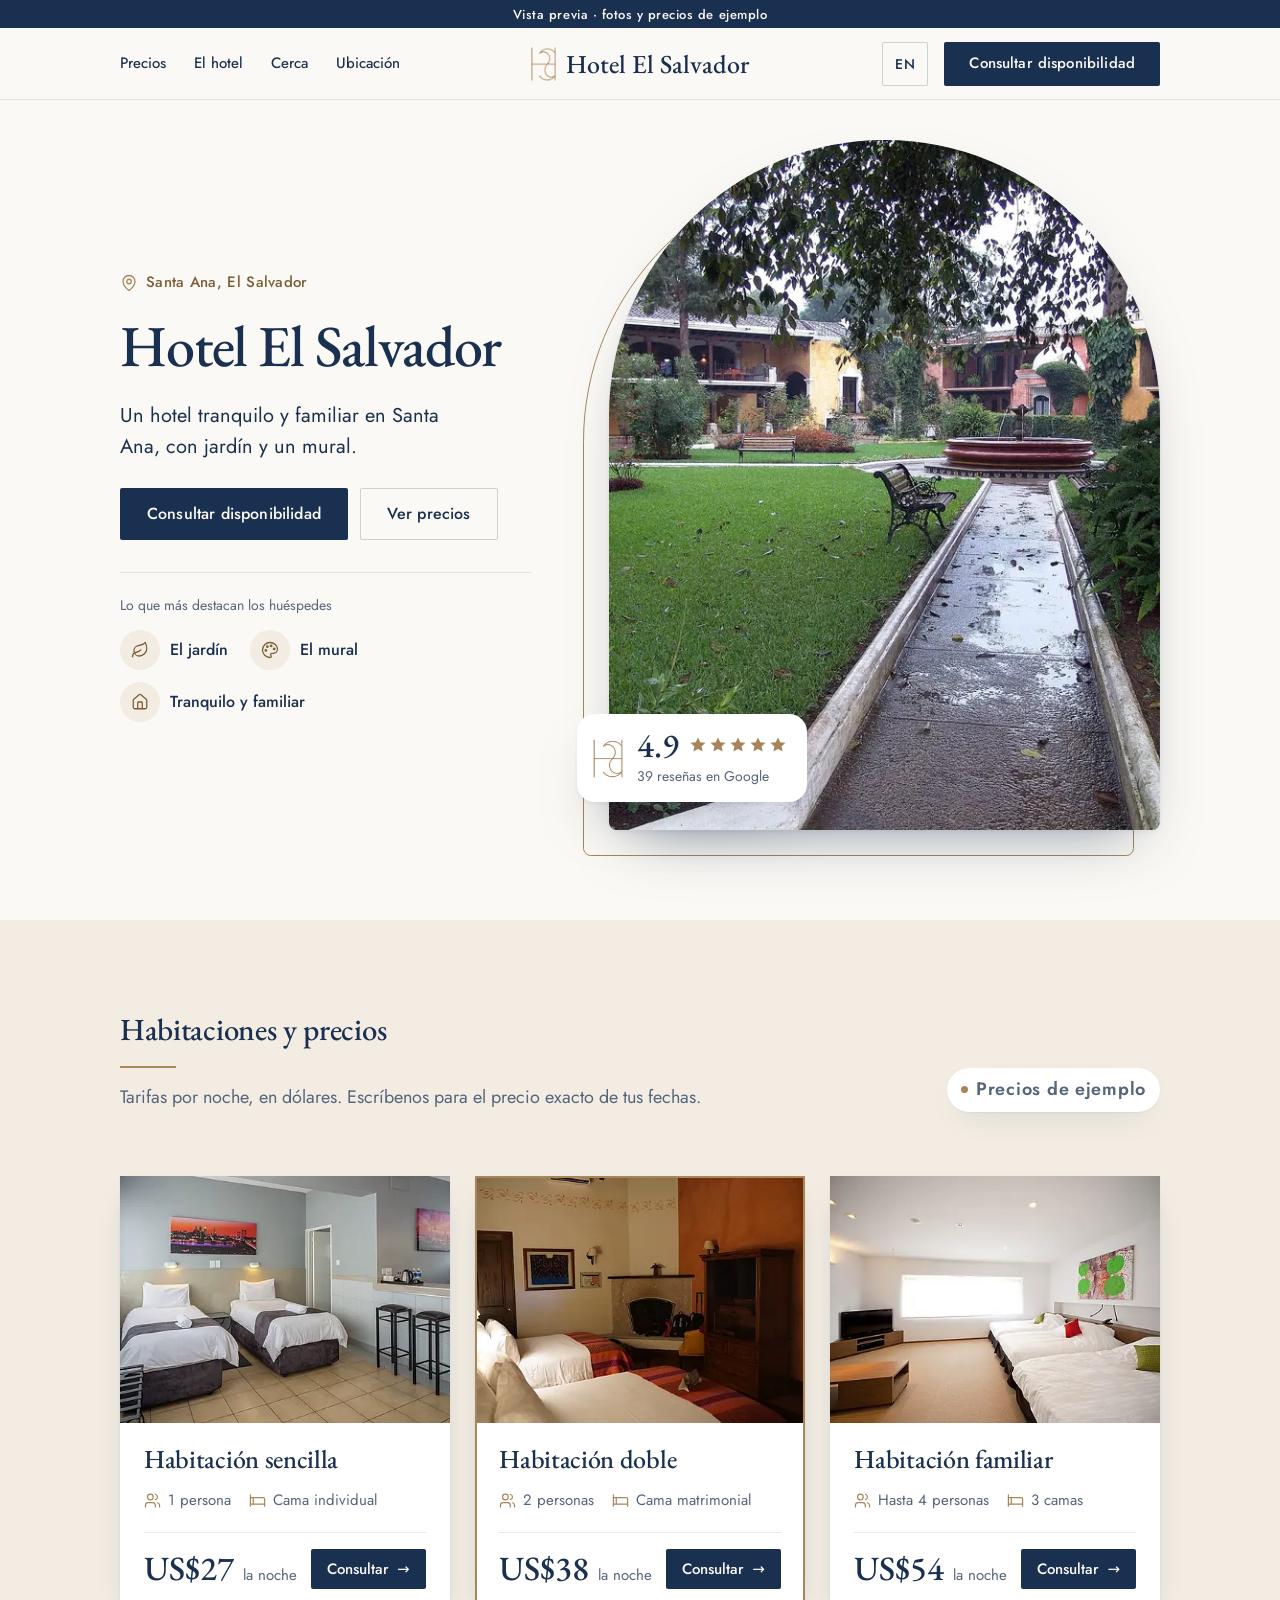
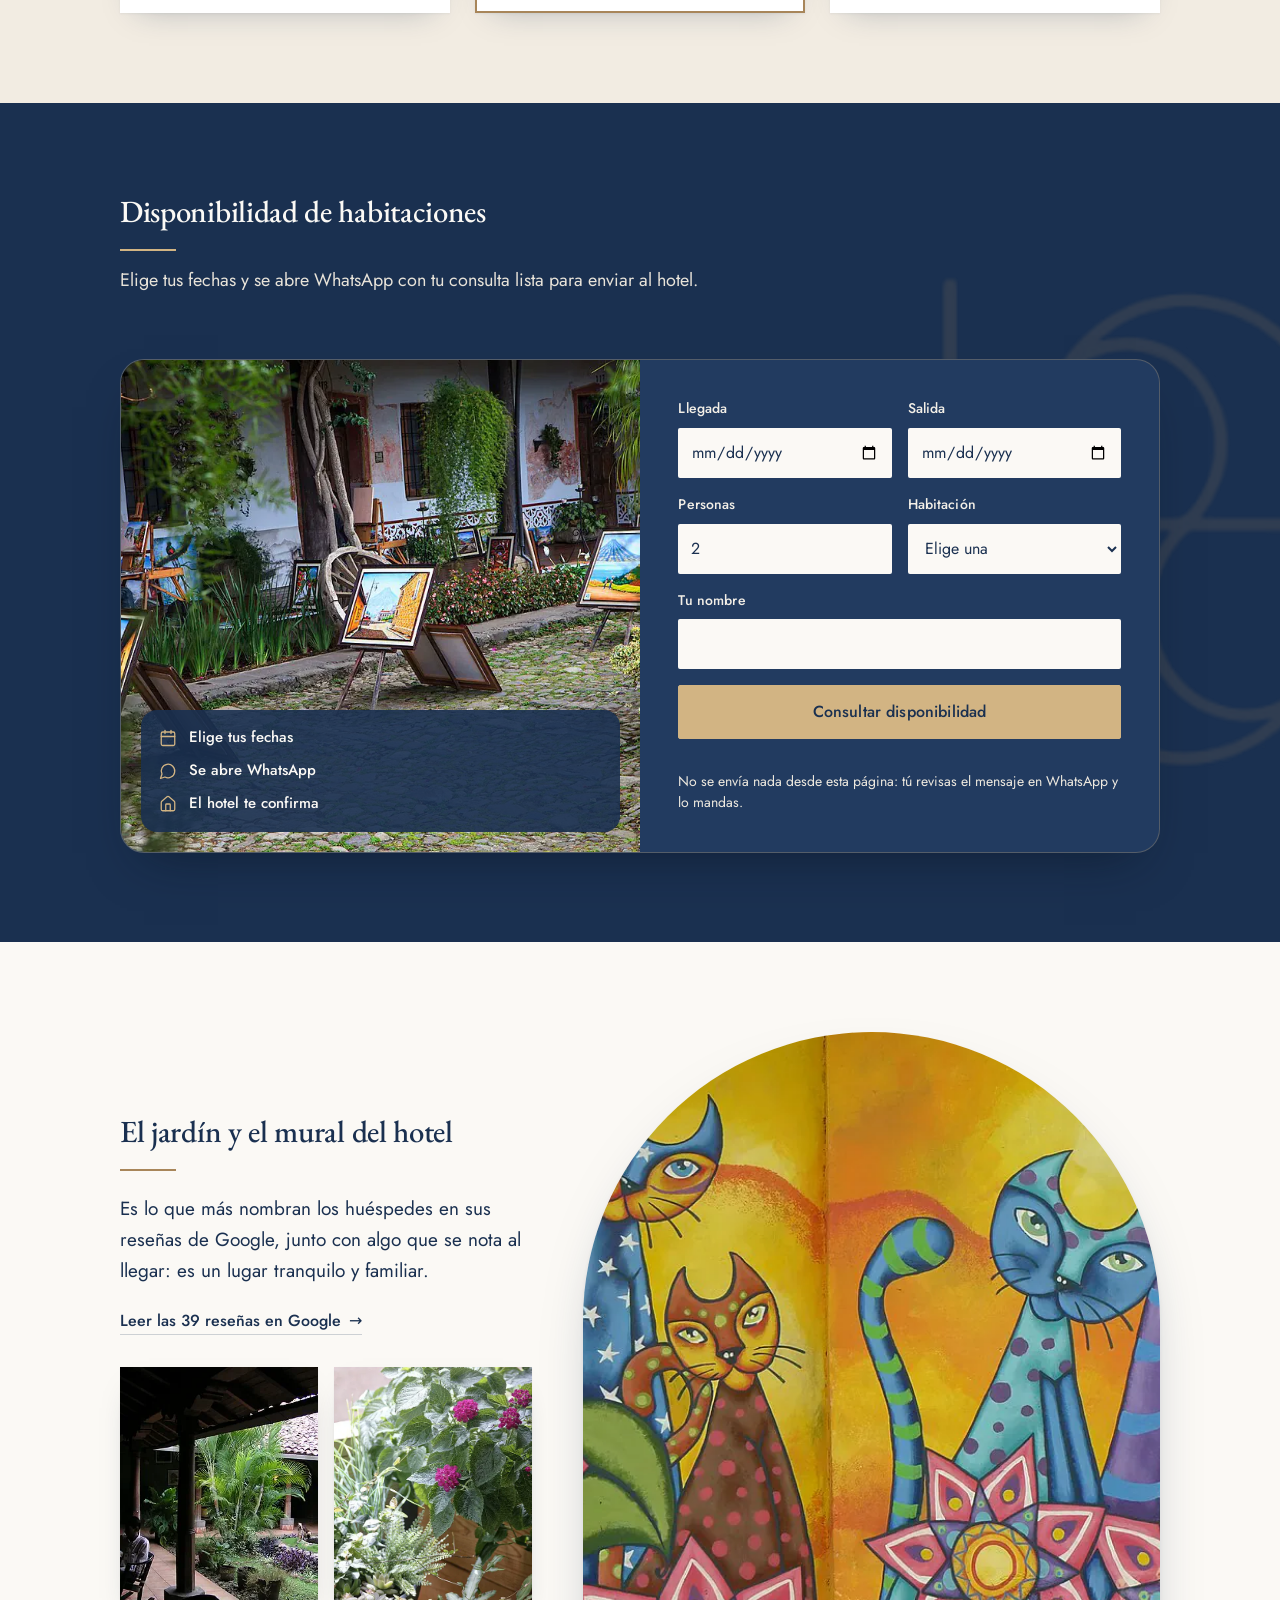
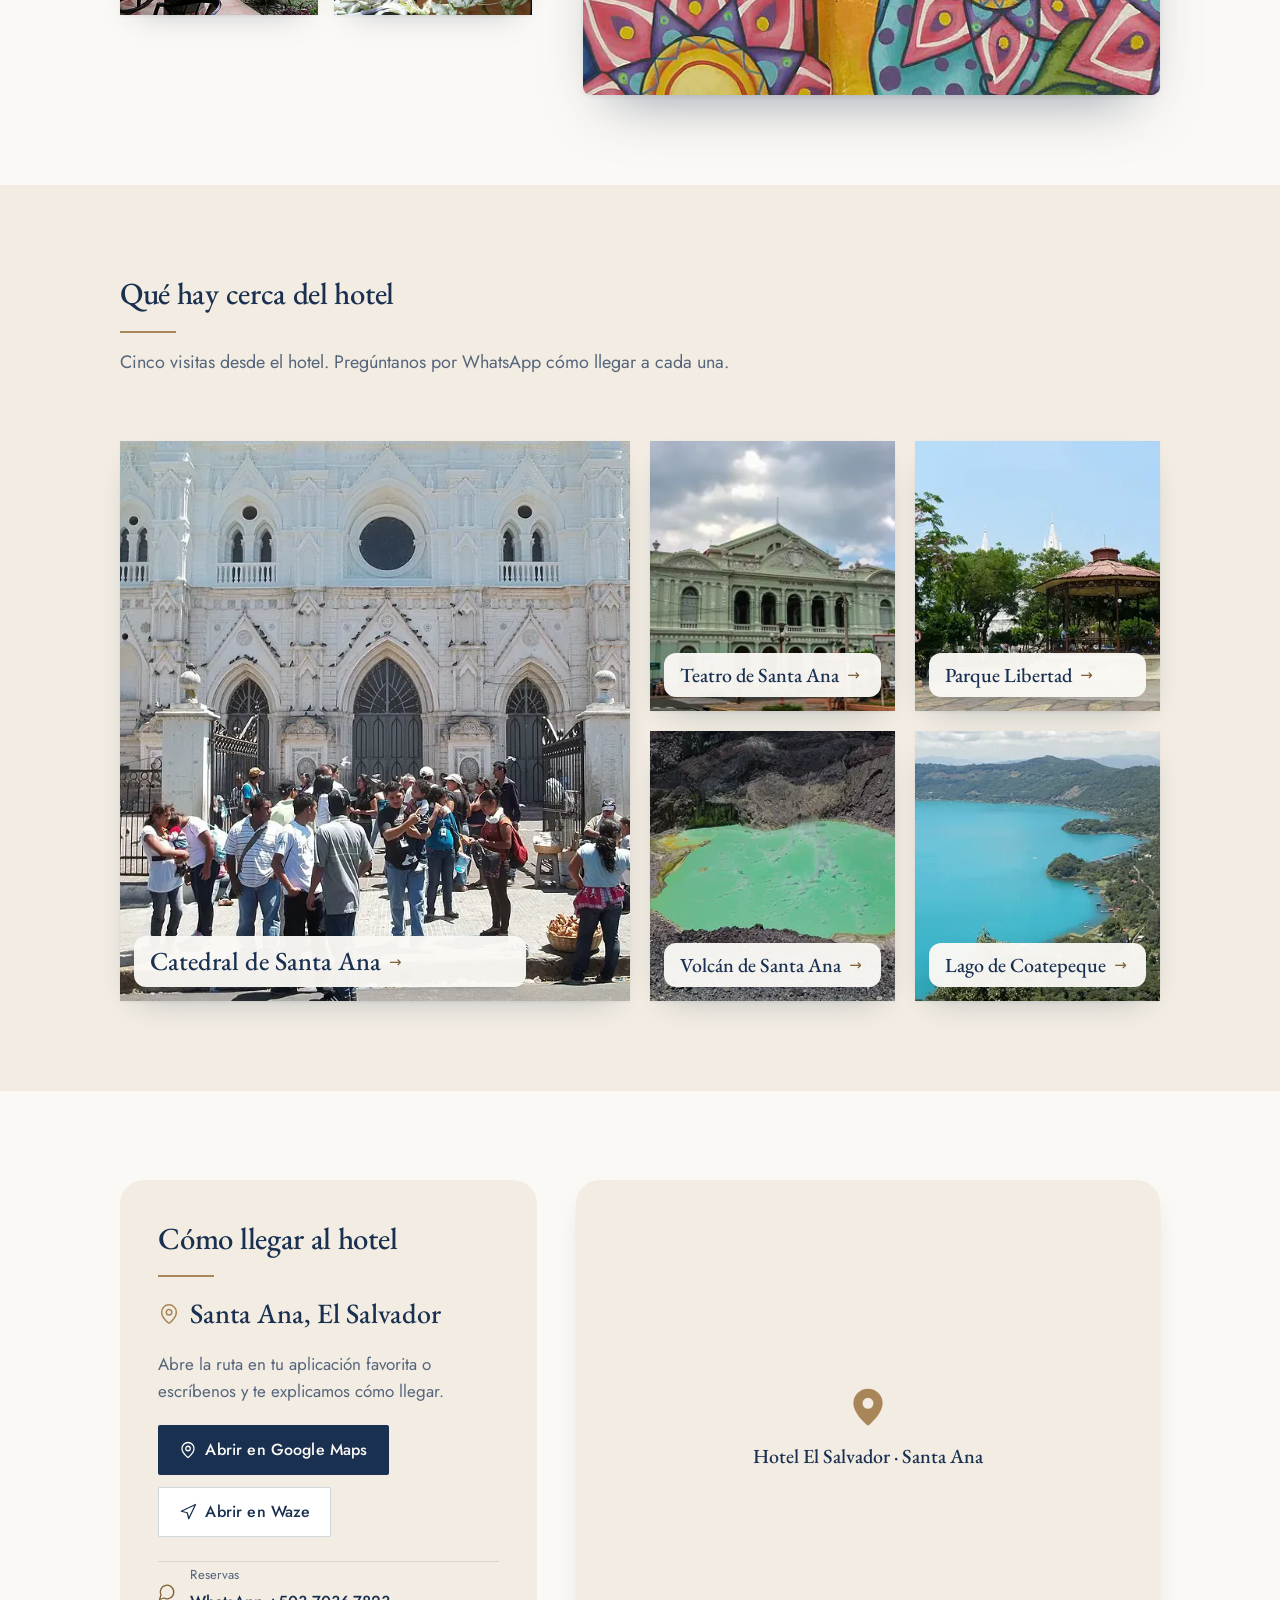
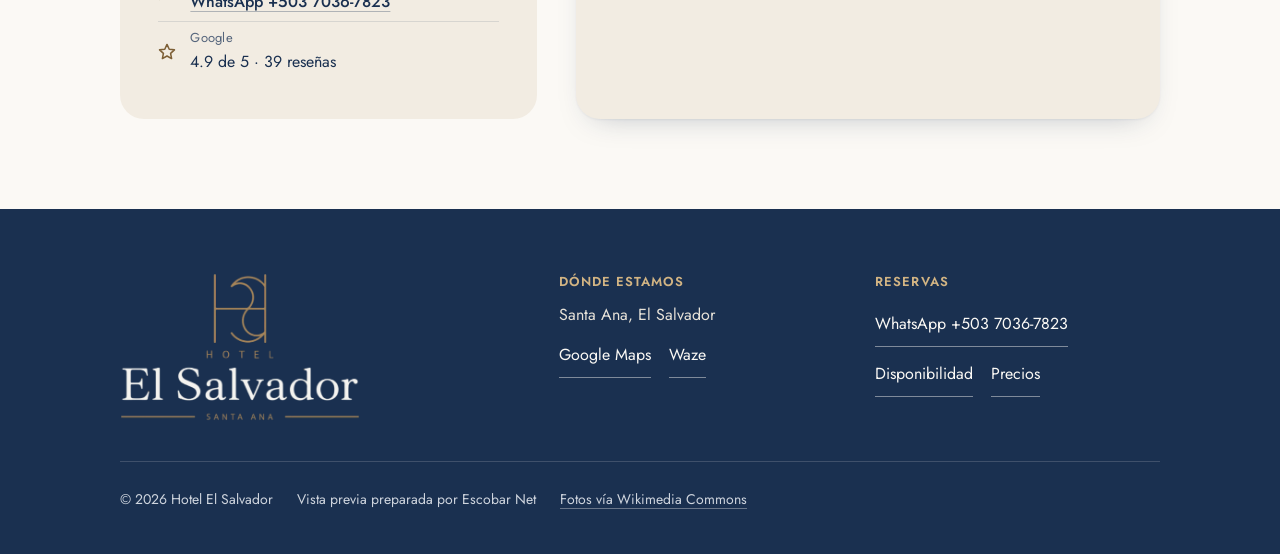
==== commit 56d2d8f5: "Arco colonial como motivo y nombres que se abren al pasar el cursor La foto de portada y el mural to" ====
--- a/index.html
+++ b/index.html
@@ -99,7 +99,6 @@
         <div class="hero-v3__text">
           <p class="hero-v3__place"><svg class="ic" aria-hidden="true"><use href="#i-pin"/></svg><span>Santa Ana, El Salvador</span></p>
           <h1 id="hero-h">Hotel El Salvador</h1>
-          <p class="rating"><span class="stars" aria-hidden="true"><svg><use href="#i-star"/></svg><svg><use href="#i-star"/></svg><svg><use href="#i-star"/></svg><svg><use href="#i-star"/></svg><svg class="star-90"><use href="#i-star"/></svg></span> <b>4.9</b> <span data-i18n="ratingText">en Google · 39 reseñas</span></p>
           <p class="hero-v3__lead" data-i18n="heroLine">Un hotel tranquilo y familiar en Santa Ana, con jardín y un mural.</p>
           <div class="btn-row"><a class="btn btn--primary" href="#disponibilidad" data-i18n="cta">Consultar disponibilidad</a><a class="btn btn--secondary" href="#precios" data-i18n="seePrices">Ver precios</a></div>
           <div class="praise">
@@ -111,10 +110,19 @@
             </ul>
           </div>
         </div>
-        <figure class="hero-v3__media hero-visual" data-enter-media>
-          <img src="assets/img/photo-f3136275-960.webp" srcset="assets/img/photo-f3136275-500.webp 500w, assets/img/photo-f3136275-960.webp 960w" sizes="(max-width: 1023px) 100vw, 58vw" width="960" height="720" alt="Jardín con césped, helechos, un sendero y una fuente al fondo" data-i18n-attr="alt:altFountain" fetchpriority="high" decoding="async" data-source="stand-in" data-subject="jardín del hotel">
-          <img class="hero-v3__mark" src="assets/brand/mark-52.webp" alt="" width="52" height="68" aria-hidden="true">
-        </figure>
+        <div class="hero-v3__stage">
+          <span class="hero-v3__outline" aria-hidden="true"></span>
+          <figure class="hero-v3__media">
+            <img src="assets/img/photo-f3136275-960.webp" srcset="assets/img/photo-f3136275-500.webp 500w, assets/img/photo-f3136275-960.webp 960w" sizes="(max-width: 1023px) 100vw, 58vw" width="960" height="720" alt="Jardín con césped, helechos, un sendero y una fuente al fondo" data-i18n-attr="alt:altFountain" fetchpriority="high" decoding="async" data-source="stand-in" data-subject="jardín del hotel">
+          </figure>
+          <div class="hero-badge">
+            <img class="hero-badge__mark" src="assets/brand/mark-52.webp" alt="" width="52" height="68">
+            <div class="hero-badge__text">
+              <p class="hero-badge__score"><b>4.9</b><span class="stars" aria-hidden="true"><svg><use href="#i-star"/></svg><svg><use href="#i-star"/></svg><svg><use href="#i-star"/></svg><svg><use href="#i-star"/></svg><svg class="star-90"><use href="#i-star"/></svg></span></p>
+              <p class="hero-badge__note" data-i18n="badgeNote">39 reseñas en Google</p>
+            </div>
+          </div>
+        </div>
       </div>
     </div>
   </section>
@@ -240,7 +248,7 @@
             <figure class="rounded reveal"><img src="assets/img/photo-f126934419-500.webp" srcset="assets/img/photo-f126934419-500.webp 500w, assets/img/photo-f126934419-960.webp 960w" sizes="(max-width: 639px) 50vw, 300px" width="500" height="746" alt="Macetas con flores fucsia y helechos en un patio" data-i18n-attr="alt:altGarden" loading="lazy" decoding="async" data-source="stand-in" data-subject="jardín del hotel"></figure>
           </div>
         </div>
-        <figure class="develop hotel-v3__mural" data-moment="picture-develops"><img src="assets/img/photo-f28490155.webp" srcset="assets/img/photo-f28490155-500.webp 500w, assets/img/photo-f28490155-960.webp 960w, assets/img/photo-f28490155.webp 1280w" sizes="(max-width: 1023px) 100vw, 55vw" width="1280" height="853" alt="Mural de colores con gatos y girasoles pintado en una pared" data-i18n-attr="alt:altMural" loading="lazy" decoding="async" data-source="stand-in" data-subject="mural del hotel"></figure>
+        <figure class="develop hotel-v3__mural arch" data-moment="picture-develops"><img src="assets/img/photo-f28490155.webp" srcset="assets/img/photo-f28490155-500.webp 500w, assets/img/photo-f28490155-960.webp 960w, assets/img/photo-f28490155.webp 1280w" sizes="(max-width: 1023px) 100vw, 55vw" width="1280" height="853" alt="Mural de colores con gatos y girasoles pintado en una pared" data-i18n-attr="alt:altMural" loading="lazy" decoding="async" data-source="stand-in" data-subject="mural del hotel"></figure>
       </div>
     </div>
   </section>
@@ -257,19 +265,19 @@
       <ul class="near-v3">
         <li class="reveal"><a class="place place--big" href="https://www.google.com/maps/search/?api=1&amp;query=Catedral+de+Santa+Ana+El+Salvador" target="_blank" rel="noopener">
           <img src="assets/img/photo-f26840562-960.webp" srcset="assets/img/photo-f26840562-500.webp 500w, assets/img/photo-f26840562-960.webp 960w, assets/img/photo-f26840562.webp 1280w" sizes="(max-width: 639px) 100vw, 40vw" width="960" height="720" alt="Fachada blanca neogótica de la Catedral de Santa Ana" data-i18n-attr="alt:altCathedral" loading="lazy" decoding="async" data-source="stand-in" data-subject="Catedral de Santa Ana">
-          <span class="place__text"><span class="place__name">Catedral de Santa Ana</span><span class="place__line" data-i18n="nearCathedral">Catedral neogótica blanca, frente al Parque Libertad.</span></span></a></li>
+          <span class="place__text"><span class="place__name">Catedral de Santa Ana</span><span class="place__line"><span data-i18n="nearCathedral">Catedral neogótica blanca, frente al Parque Libertad.</span></span></span></a></li>
         <li class="reveal"><a class="place" href="https://www.google.com/maps/search/?api=1&amp;query=Teatro+de+Santa+Ana+El+Salvador" target="_blank" rel="noopener">
           <img src="assets/img/photo-f28362802-500.webp" srcset="assets/img/photo-f28362802-360.webp 360w, assets/img/photo-f28362802-500.webp 500w, assets/img/photo-f28362802-960.webp 960w" sizes="(max-width: 639px) 100vw, 25vw" width="500" height="360" alt="Edificio verde claro del Teatro de Santa Ana con columnas y arcos" data-i18n-attr="alt:altTheatre" loading="lazy" decoding="async" data-source="stand-in" data-subject="Teatro de Santa Ana">
-          <span class="place__text"><span class="place__name">Teatro de Santa Ana</span><span class="place__line" data-i18n="nearTheatre">Teatro de inicios del siglo XX, en el mismo parque.</span></span></a></li>
+          <span class="place__text"><span class="place__name">Teatro de Santa Ana</span><span class="place__line"><span data-i18n="nearTheatre">Teatro de inicios del siglo XX, en el mismo parque.</span></span></span></a></li>
         <li class="reveal"><a class="place" href="https://www.google.com/maps/search/?api=1&amp;query=Parque+Libertad+Santa+Ana+El+Salvador" target="_blank" rel="noopener">
           <img src="assets/img/photo-f28364149-500.webp" srcset="assets/img/photo-f28364149-360.webp 360w, assets/img/photo-f28364149-500.webp 500w, assets/img/photo-f28364149-960.webp 960w" sizes="(max-width: 639px) 100vw, 25vw" width="500" height="375" alt="Kiosco del Parque Libertad entre árboles" data-i18n-attr="alt:altPark" loading="lazy" decoding="async" data-source="stand-in" data-subject="Parque Libertad">
-          <span class="place__text"><span class="place__name">Parque Libertad</span><span class="place__line" data-i18n="nearPark">La plaza central de la ciudad, con su kiosco.</span></span></a></li>
+          <span class="place__text"><span class="place__name">Parque Libertad</span><span class="place__line"><span data-i18n="nearPark">La plaza central de la ciudad, con su kiosco.</span></span></span></a></li>
         <li class="reveal"><a class="place" href="https://www.google.com/maps/search/?api=1&amp;query=Volcan+de+Santa+Ana" target="_blank" rel="noopener">
           <img src="assets/img/photo-f194311767-500.webp" srcset="assets/img/photo-f194311767-360.webp 360w, assets/img/photo-f194311767-500.webp 500w, assets/img/photo-f194311767-960.webp 960w" sizes="(max-width: 639px) 100vw, 25vw" width="500" height="375" alt="Laguna verde dentro del cráter del Volcán de Santa Ana" data-i18n-attr="alt:altVolcano" loading="lazy" decoding="async" data-source="stand-in" data-subject="Volcán de Santa Ana">
-          <span class="place__text"><span class="place__name" data-i18n="nameVolcano">Volcán de Santa Ana</span><span class="place__line" data-i18n="nearVolcano">El volcán más alto del país, con una laguna verde en el cráter.</span></span></a></li>
+          <span class="place__text"><span class="place__name" data-i18n="nameVolcano">Volcán de Santa Ana</span><span class="place__line"><span data-i18n="nearVolcano">El volcán más alto del país, con una laguna verde en el cráter.</span></span></span></a></li>
         <li class="reveal"><a class="place" href="https://www.google.com/maps/search/?api=1&amp;query=Lago+de+Coatepeque" target="_blank" rel="noopener">
           <img src="assets/img/photo-f56641573-500.webp" srcset="assets/img/photo-f56641573-360.webp 360w, assets/img/photo-f56641573-500.webp 500w, assets/img/photo-f56641573-960.webp 960w" sizes="(max-width: 639px) 100vw, 25vw" width="500" height="375" alt="Lago de Coatepeque, azul, rodeado de cerros verdes" data-i18n-attr="alt:altLake" loading="lazy" decoding="async" data-source="stand-in" data-subject="Lago de Coatepeque">
-          <span class="place__text"><span class="place__name" data-i18n="nameLake">Lago de Coatepeque</span><span class="place__line" data-i18n="nearLake">Lago azul dentro de una caldera volcánica.</span></span></a></li>
+          <span class="place__text"><span class="place__name" data-i18n="nameLake">Lago de Coatepeque</span><span class="place__line"><span data-i18n="nearLake">Lago azul dentro de una caldera volcánica.</span></span></span></a></li>
       </ul>
     </div>
   </section>
--- a/site.css
+++ b/site.css
@@ -141,10 +141,10 @@
 #disponibilidad h2 { color: var(--ivory); }
 #disponibilidad h2::after { background: var(--gold-on-navy); }
 #disponibilidad .v3-head p { color: #e8e3d9; }
-.band-mark { position: absolute; right: -40px; top: 50%; width: clamp(260px, 30vw, 460px); height: auto; transform: translateY(-50%); opacity: 0.09; pointer-events: none; }
+.band-mark { position: absolute; right: -40px; top: 50%; width: clamp(260px, 30vw, 460px); height: auto; transform: translateY(-50%); opacity: 0.16; pointer-events: none; }
 #disponibilidad > .wrap { position: relative; }
 .booking-v3 { display: grid; grid-template-columns: minmax(0, 1fr) minmax(0, 1fr); background: var(--navy-2); border-radius: 24px; overflow: hidden;
-  box-shadow: 0 40px 80px -40px rgba(0, 0, 0, 0.6); border: 1px solid rgba(210, 180, 131, 0.28); }
+  box-shadow: 0 24px 48px -24px rgba(8, 16, 30, 0.55); border: 1px solid rgba(210, 180, 131, 0.28); }
 .booking-v3__media { position: relative; margin: 0; min-height: 100%; }
 .booking-v3__media > img { position: absolute; inset: 0; width: 100%; height: 100%; object-fit: cover; }
 .steps { position: absolute; left: 20px; right: 20px; bottom: 20px; margin: 0; padding: 16px 18px; list-style: none; display: grid; gap: 10px;
@@ -154,8 +154,8 @@
 .booking__form { padding: clamp(24px, 3vw, 44px); align-content: start; background: transparent; }
 .booking__form label { color: #f3efe7; font-weight: 500; letter-spacing: 0.01em; }
 .booking__form .field :is(input, select) { font-size: 16px; min-height: 50px; background: var(--ivory); color: var(--navy); border: 1px solid transparent; border-radius: var(--r-sm);
-  transition: border-color 150ms ease, box-shadow 150ms ease, background-color 400ms ease; }
-.booking__form .field :is(input, select):focus { border-color: var(--gold-on-navy); box-shadow: 0 0 0 3px rgba(210, 180, 131, 0.35); outline: none; }
+  transition: border-color 150ms ease, background-color 400ms ease; }
+.booking__form .field :is(input, select):focus { border-color: var(--gold-on-navy); outline: 2px solid var(--gold-on-navy); outline-offset: 2px; }
 .booking__form input[type="date"] { -webkit-appearance: none; appearance: none; display: block; width: 100%; min-width: 0; text-align: left; }
 .booking__form input[type="date"]::-webkit-date-and-time-value { text-align: left; }
 .booking__form .btn-row .btn { width: 100%; justify-content: center; height: 54px; font-size: 16px; }
@@ -316,3 +316,68 @@
 }
 @media print { .rv-on .reveal { opacity: 1 !important; transform: none !important; } }
 @media (max-width: 639px) { .hero-v3 .btn-row { display: grid; grid-template-columns: minmax(0, 1fr); } .hero-v3 .btn-row .btn { width: 100%; justify-content: center; } }
+
+/* ================================================================ v4: the colonial arch, a little more character
+   The arch is the motif: the hero's photograph and the mural are arches, a gold arch outline sits offset behind
+   the hero photograph, and the rating floats on a card at its foot. */
+.hero-v3__stage { position: relative; padding: 0 0 26px 26px; }
+.hero-v3__outline { position: absolute; left: 0; bottom: 0; right: 26px; top: 26px; border: 1.5px solid var(--gold); border-radius: 999px 999px 28px 28px; pointer-events: none; }
+.hero-v3__media { border-radius: 999px 999px 28px 28px; height: clamp(440px, calc(100svh - var(--nav) - 110px), 780px); }
+.hero-v3__media > img { width: 100%; height: 100%; object-fit: cover; display: block; }
+.hero-badge { position: absolute; left: -6px; bottom: 54px; display: flex; align-items: center; gap: 14px; padding: 14px 20px 14px 16px;
+  background: var(--white); border-radius: 18px; box-shadow: var(--shadow-2); }
+.hero-badge__mark { width: 30px; height: auto; flex: none; }
+.hero-badge__text { display: grid; gap: 4px; }
+.hero-badge__score { display: flex; align-items: center; gap: 10px; margin: 0; }
+.hero-badge__score b { font: 500 34px/1 var(--font-display); color: var(--navy); }
+.hero-badge__note { margin: 0; font-size: 14px; color: var(--p-muted); }
+.arch { border-radius: 999px 999px 28px 28px !important; }
+.hotel-v3__mural.arch { aspect-ratio: 4 / 4.6; }
+
+/* the hero photograph settles in once: a slow 1.06 to 1 zoom; the outline and the card follow it in */
+@keyframes hero-settle { from { transform: scale(1.06); } to { transform: none; } }
+@keyframes rise-in { from { opacity: 0; transform: translateY(14px); } to { opacity: 1; transform: none; } }
+@keyframes outline-in { from { opacity: 0; transform: translate(-10px, 10px); } to { opacity: 1; transform: none; } }
+.rv-on .hero-v3__media > img { animation: hero-settle 2.4s var(--ease-out) both; }
+.rv-on .hero-v3__outline { animation: outline-in 1.1s var(--ease-out) 300ms both; }
+.rv-on .hero-badge { animation: rise-in 800ms var(--ease-out) 700ms both; }
+@media (prefers-reduced-motion: reduce) {
+  .rv-on .hero-v3__media > img, .rv-on .hero-v3__outline, .rv-on .hero-badge { animation: none !important; }
+}
+
+/* near: only the name rides on the photograph; the line opens on hover or keyboard focus */
+.place__text { left: 14px; right: auto; bottom: 14px; max-width: calc(100% - 28px); padding: 10px 16px; gap: 0; border-radius: 12px;
+  transition: padding 300ms var(--ease-out), box-shadow 300ms var(--ease-out); box-shadow: 0 6px 20px -10px rgba(26, 48, 80, 0.45); }
+.place__line { display: grid; grid-template-rows: 0fr; opacity: 0; transition: grid-template-rows 320ms var(--ease-out), opacity 220ms ease, margin 320ms var(--ease-out); margin-top: 0; }
+.place__line > span { overflow: hidden; }
+.place__name { display: flex; align-items: center; gap: 8px; }
+.place__name::after { content: "→"; font-family: var(--font-text); font-size: 15px; color: var(--gold-text); transition: transform 200ms var(--ease-out); }
+@media (hover: hover) and (pointer: fine) {
+  .place:hover .place__line, .place:focus-visible .place__line { grid-template-rows: 1fr; opacity: 1; margin-top: 4px; }
+  .place:hover .place__name::after { transform: translateX(3px); }
+  .place:hover .place__text { box-shadow: 0 10px 30px -12px rgba(26, 48, 80, 0.55); }
+}
+/* touch screens have no hover: the name alone, so the label never covers the photograph; the line stays
+   in the page for screen readers */
+@media (hover: none), (pointer: coarse) {
+  .place__line { position: absolute; width: 1px; height: 1px; overflow: hidden; clip: rect(0 0 0 0); white-space: nowrap; }
+}
+@media (prefers-reduced-motion: reduce) { .place__line, .place__text { transition: none; } }
+
+@media (min-width: 640px) and (max-width: 1023px) {
+  .hero-v3__stage { order: -1; padding: 0 0 18px 18px; }
+  .hero-v3__outline { top: 18px; right: 18px; }
+  .hero-v3__media { height: min(60vw, 520px); }
+  .hero-badge { bottom: 40px; }
+}
+@media (max-width: 639px) {
+  .hero-v3__stage { order: -1; padding: 0 0 14px 14px; }
+  .hero-v3__outline { top: 14px; right: 14px; border-radius: 999px 999px 20px 20px; }
+  .hero-v3__media { height: auto; aspect-ratio: 4 / 4.2; border-radius: 999px 999px 20px 20px; }
+  .hero-badge { left: -4px; bottom: 30px; padding: 10px 14px 10px 12px; gap: 10px; border-radius: 14px; }
+  .hero-badge__mark { width: 22px; }
+  .hero-badge__score b { font-size: 26px; }
+  .hero-badge__score .stars svg { width: 14px; height: 14px; }
+  .hero-badge__note { font-size: 13px; }
+  .hotel-v3__mural.arch { aspect-ratio: 4 / 4.4; border-radius: 999px 999px 20px 20px !important; }
+}
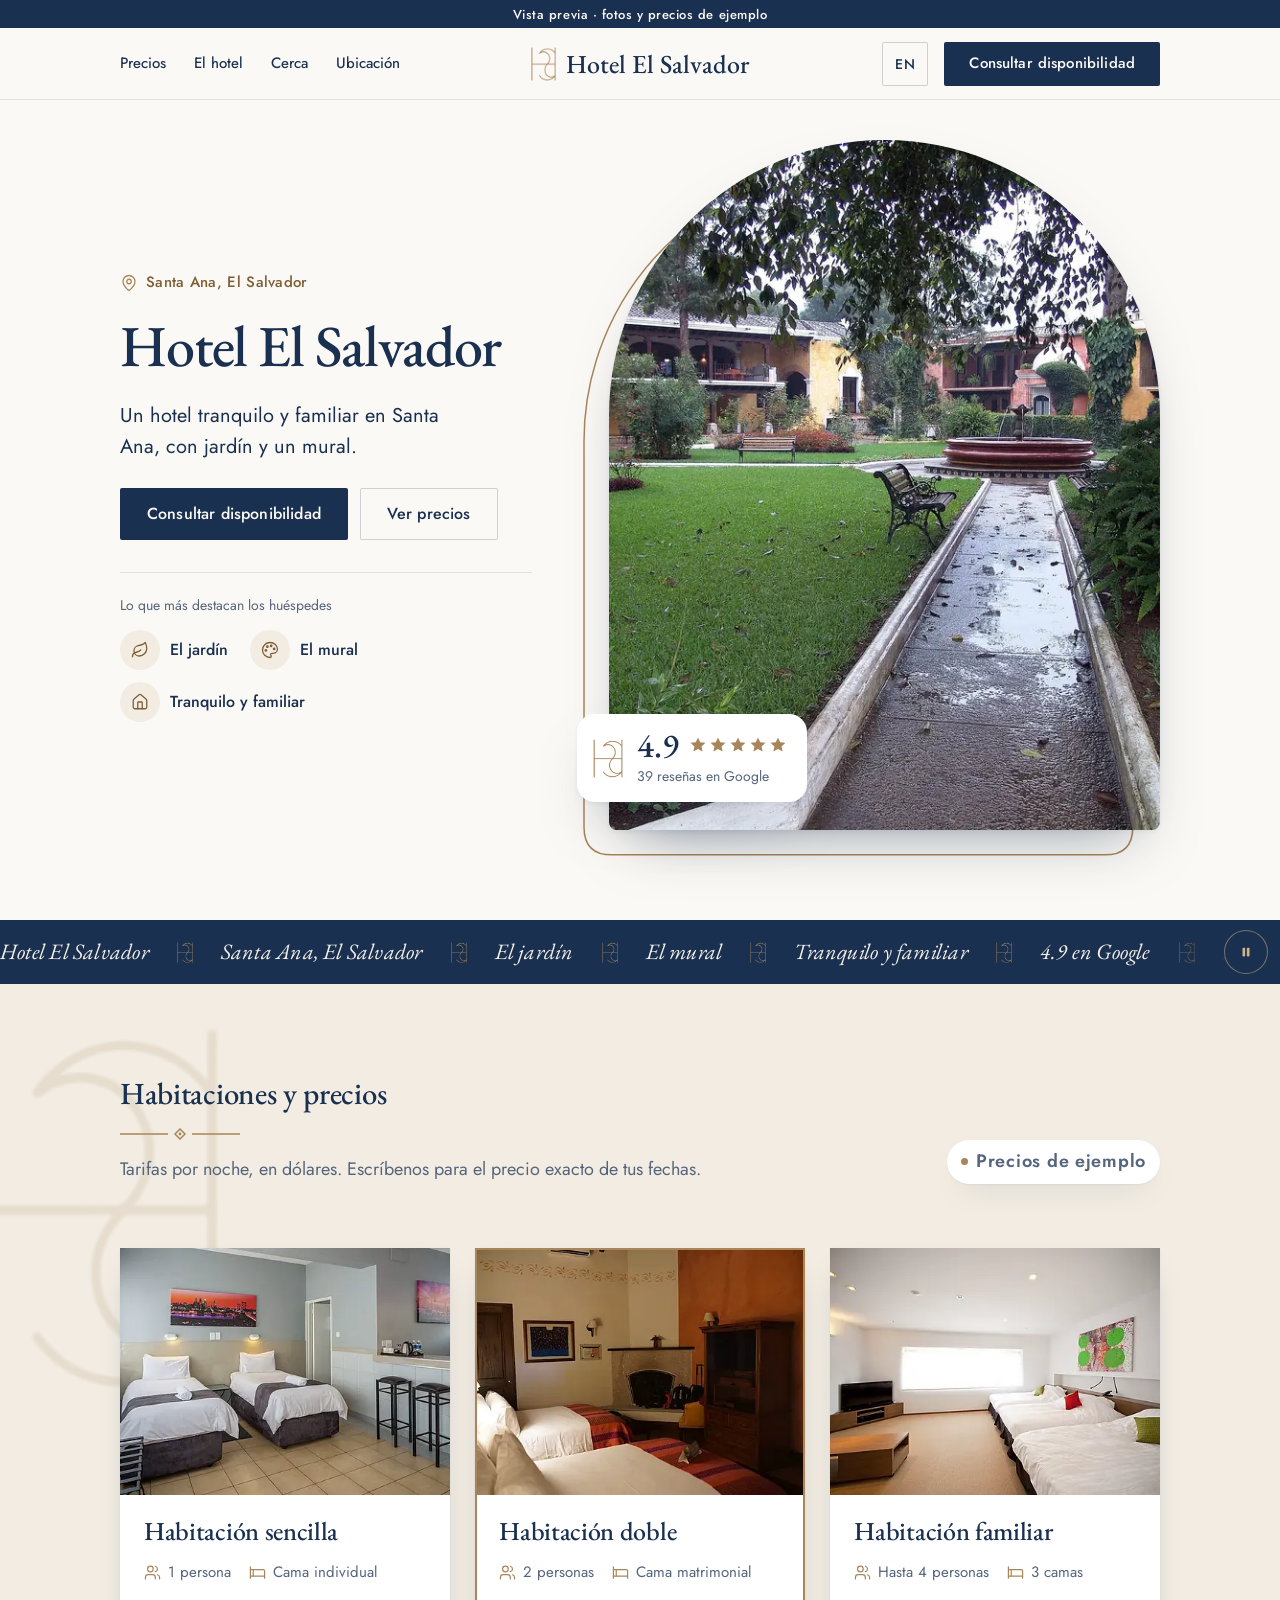
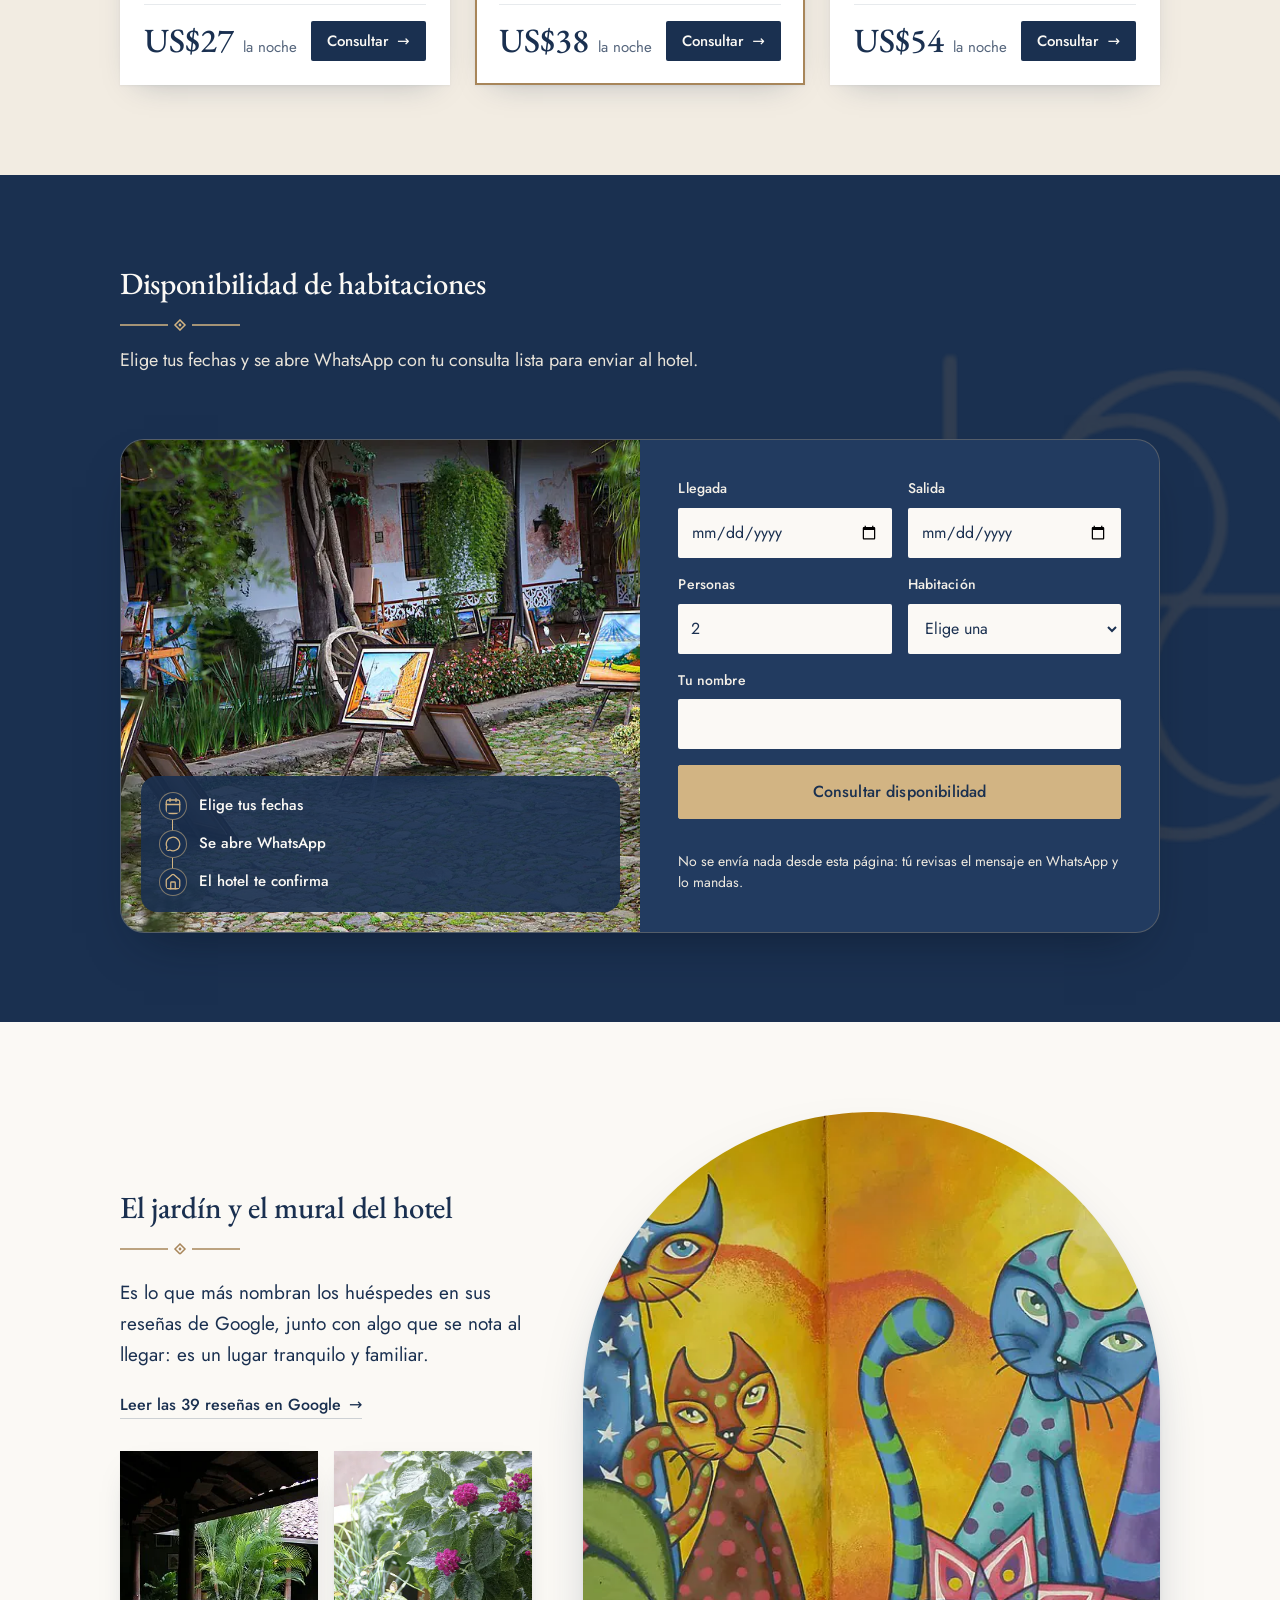
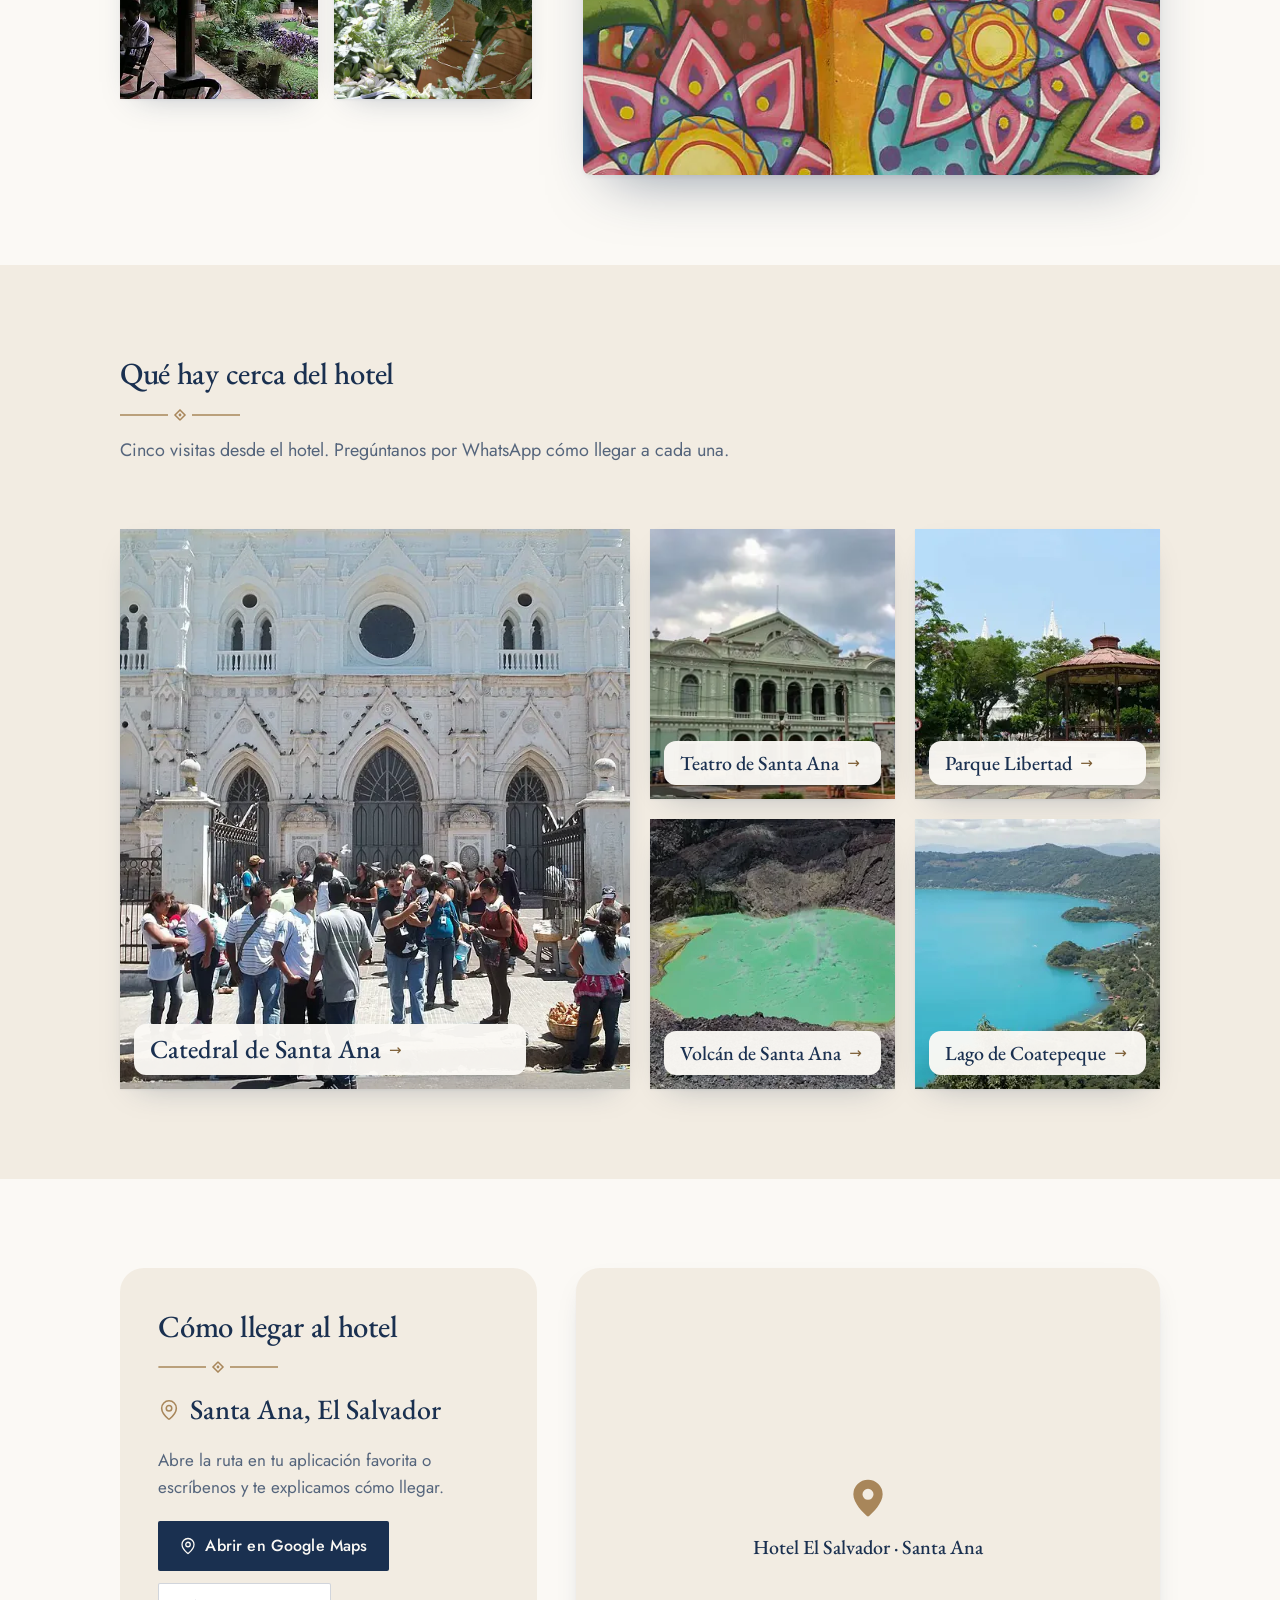
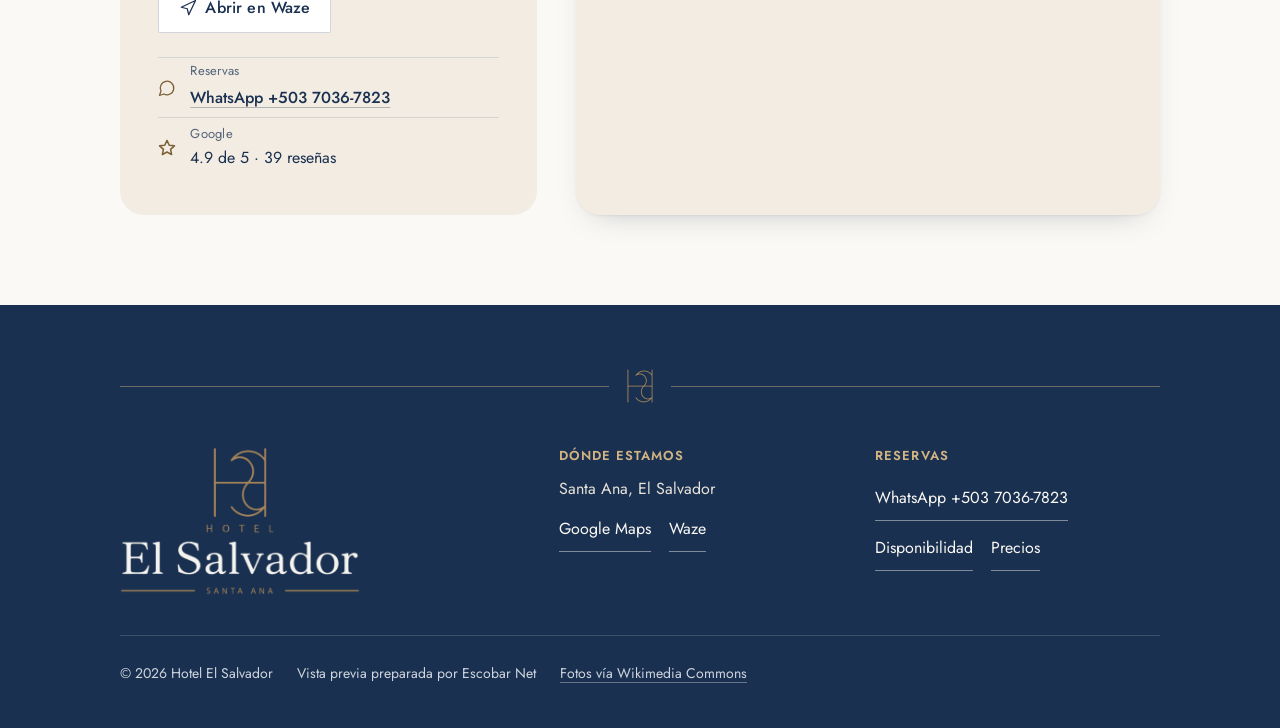
==== commit fb39f84a: "Animaciones y adornos del logo: arco que se dibuja, contador, franja, progreso Arco dorado de la por" ====
--- a/index.html
+++ b/index.html
@@ -71,6 +71,7 @@
 </svg>
 
 <header class="nav nav--split">
+  <span class="progress" aria-hidden="true"></span>
   <p class="wrap preview-strip" data-i18n="strip">Vista previa · fotos y precios de ejemplo</p>
   <div class="wrap nav__bar">
     <a class="skip-link" href="#top" data-i18n="skip">Saltar al contenido</a>
@@ -111,24 +112,38 @@
           </div>
         </div>
         <div class="hero-v3__stage">
-          <span class="hero-v3__outline" aria-hidden="true"></span>
+          <svg class="hero-v3__outline" aria-hidden="true"><path pathLength="1"/></svg>
           <figure class="hero-v3__media">
             <img src="assets/img/photo-f3136275-960.webp" srcset="assets/img/photo-f3136275-500.webp 500w, assets/img/photo-f3136275-960.webp 960w" sizes="(max-width: 1023px) 100vw, 58vw" width="960" height="720" alt="Jardín con césped, helechos, un sendero y una fuente al fondo" data-i18n-attr="alt:altFountain" fetchpriority="high" decoding="async" data-source="stand-in" data-subject="jardín del hotel">
           </figure>
           <div class="hero-badge">
             <img class="hero-badge__mark" src="assets/brand/mark-52.webp" alt="" width="52" height="68">
             <div class="hero-badge__text">
-              <p class="hero-badge__score"><b>4.9</b><span class="stars" aria-hidden="true"><svg><use href="#i-star"/></svg><svg><use href="#i-star"/></svg><svg><use href="#i-star"/></svg><svg><use href="#i-star"/></svg><svg class="star-90"><use href="#i-star"/></svg></span></p>
-              <p class="hero-badge__note" data-i18n="badgeNote">39 reseñas en Google</p>
+              <p class="hero-badge__score"><b data-count="4.9" data-decimals="1">4.9</b><span class="stars" aria-hidden="true"><svg><use href="#i-star"/></svg><svg><use href="#i-star"/></svg><svg><use href="#i-star"/></svg><svg><use href="#i-star"/></svg><svg class="star-90"><use href="#i-star"/></svg></span></p>
+              <p class="hero-badge__note"><span data-count="39">39</span> <span data-i18n="badgeNote2">reseñas en Google</span></p>
             </div>
           </div>
         </div>
       </div>
     </div>
   </section>
+
+  <!-- FRANJA: lo que destacan los huéspedes, desplazándose despacio (pausa al pasar el cursor, botón de pausa, quieta con movimiento reducido) -->
+  <div class="ribbon" role="region" aria-label="Lo que destacan los huéspedes" data-i18n-attr="aria-label:praiseTitle">
+    <div class="ribbon__track">
+      <ul class="ribbon__group">
+        <li>Hotel El Salvador</li><li data-i18n="rbCity">Santa Ana, El Salvador</li><li data-i18n="praiseGarden">El jardín</li><li data-i18n="praiseMural">El mural</li><li data-i18n="praiseCalm">Tranquilo y familiar</li><li data-i18n="rbRating">4.9 en Google</li>
+      </ul>
+      <ul class="ribbon__group" aria-hidden="true">
+        <li>Hotel El Salvador</li><li data-i18n="rbCity">Santa Ana, El Salvador</li><li data-i18n="praiseGarden">El jardín</li><li data-i18n="praiseMural">El mural</li><li data-i18n="praiseCalm">Tranquilo y familiar</li><li data-i18n="rbRating">4.9 en Google</li>
+      </ul>
+    </div>
+    <button class="ribbon__pause" type="button" aria-pressed="false" aria-label="Pausar la franja" data-i18n-attr="aria-label:rbPause"><svg viewBox="0 0 16 16" aria-hidden="true"><rect x="4" y="3" width="3" height="10" rx="1"/><rect x="9" y="3" width="3" height="10" rx="1"/></svg></button>
+  </div>
 
   <!-- PRECIOS: tarjetas blancas sobre la banda crema -->
   <section class="section v3 ground-surface" id="precios" aria-labelledby="precios-h">
+    <img class="band-mark band-mark--gold" src="assets/brand/mark.webp" alt="" width="246" height="323" aria-hidden="true" loading="lazy">
     <div class="wrap">
       <div class="v3-head reveal">
         <div>
@@ -309,6 +324,7 @@
 
 <footer class="footer-v3" id="contact">
   <div class="wrap">
+    <div class="footer-v3__ornament" aria-hidden="true"><span></span><img src="assets/brand/mark-52.webp" alt="" width="52" height="68"><span></span></div>
     <div class="footer-v3__grid">
       <div class="footer-v3__brand">
         <img src="assets/brand/logo-light-520.webp" alt="Logo de Hotel El Salvador, Santa Ana" data-i18n-attr="alt:altLogo" width="520" height="321" loading="lazy" decoding="async">
--- a/site.css
+++ b/site.css
@@ -381,3 +381,97 @@
   .hero-badge__note { font-size: 13px; }
   .hotel-v3__mural.arch { aspect-ratio: 4 / 4.4; border-radius: 999px 999px 20px 20px !important; }
 }
+
+/* ================================================================ v5: motion and ornament from the logo */
+/* the arch outline is an SVG path now; it traces itself once */
+.hero-v3__outline { border: 0 !important; border-radius: 0 !important; overflow: visible; width: auto; height: auto; }
+.hero-v3__outline path { fill: none; stroke: var(--gold); stroke-width: 1.5; vector-effect: non-scaling-stroke; }
+.hero-v3__outline.is-drawing path { stroke-dasharray: 1; stroke-dashoffset: 1; animation: arch-draw 2.2s var(--ease-out) 350ms forwards; }
+@keyframes arch-draw { to { stroke-dashoffset: 0; } }
+.rv-on .hero-v3__outline { animation: none; }
+
+/* the ornament under every section heading: line, diamond, line, drawn from the left */
+main h2::after {
+  width: 120px !important; height: 12px !important; margin-top: 16px !important; background: none !important;
+  -webkit-mask: none; mask: none;
+  background-image: url("data:image/svg+xml,%3Csvg xmlns='http://www.w3.org/2000/svg' viewBox='0 0 120 12'%3E%3Cpath d='M0 6h48M72 6h48' stroke='%23a8865a' stroke-width='1.5'/%3E%3Cpath d='M60 1l5 5-5 5-5-5z' fill='none' stroke='%23a8865a' stroke-width='1.5'/%3E%3Ccircle cx='60' cy='6' r='1.4' fill='%23a8865a'/%3E%3C/svg%3E") !important;
+  background-repeat: no-repeat !important; background-size: 120px 12px !important;
+  clip-path: inset(0 0 0 0); transform: none !important;
+}
+#disponibilidad h2::after {
+  background-image: url("data:image/svg+xml,%3Csvg xmlns='http://www.w3.org/2000/svg' viewBox='0 0 120 12'%3E%3Cpath d='M0 6h48M72 6h48' stroke='%23d2b483' stroke-width='1.5'/%3E%3Cpath d='M60 1l5 5-5 5-5-5z' fill='none' stroke='%23d2b483' stroke-width='1.5'/%3E%3Ccircle cx='60' cy='6' r='1.4' fill='%23d2b483'/%3E%3C/svg%3E") !important;
+}
+.rv-on main h2::after { clip-path: inset(0 100% 0 0); transition: clip-path 1100ms var(--ease-out) 250ms; }
+.rv-on main .is-in h2::after { clip-path: inset(0 0 0 0); }
+
+/* the header's progress line */
+.progress { position: absolute; left: 0; right: 0; bottom: -1px; height: 2px; background: var(--gold); transform: scaleX(0); transform-origin: left; z-index: 2; pointer-events: none; }
+
+/* the band of praise */
+.ribbon { position: relative; display: flex; align-items: center; background: var(--navy); color: var(--ivory); overflow: hidden; height: 64px; }
+.ribbon__track { display: flex; width: max-content; animation: ribbon-run 42s linear infinite; }
+.ribbon__group { display: flex; align-items: center; margin: 0; padding: 0; list-style: none; flex: none; }
+.ribbon__group li { display: inline-flex; align-items: center; gap: 28px; padding-right: 28px; white-space: nowrap;
+  font: italic 400 22px/1 var(--font-display); letter-spacing: 0.01em; color: #f3efe7; }
+.ribbon__group li::after { content: ""; width: 16px; height: 21px; flex: none; background: url("assets/brand/mark-52.webp") center / contain no-repeat; opacity: 0.95; }
+@keyframes ribbon-run { to { transform: translateX(-50%); } }
+.ribbon:hover .ribbon__track, .ribbon.is-paused .ribbon__track { animation-play-state: paused; }
+.ribbon__pause { position: absolute; right: 12px; top: 50%; transform: translateY(-50%); width: 44px; height: 44px; display: grid; place-items: center;
+  border: 1px solid rgba(210, 180, 131, 0.5); border-radius: 50%; background: var(--navy); color: var(--gold-on-navy); cursor: pointer; }
+.ribbon__pause svg { width: 14px; height: 14px; fill: currentColor; }
+.ribbon::before { content: ""; position: absolute; right: 0; top: 0; bottom: 0; width: 110px; background: linear-gradient(90deg, rgba(26, 48, 80, 0), var(--navy) 55%); z-index: 1; pointer-events: none; }
+.ribbon__pause { z-index: 2; }
+@media (prefers-reduced-motion: reduce) {
+  .ribbon__track { animation: none; }
+  .ribbon__group[aria-hidden="true"] { display: none; }
+  .ribbon { justify-content: center; }
+  .ribbon::before { display: none; }
+}
+
+/* watermark monogram on the cream rooms band */
+#precios { position: relative; overflow: hidden; }
+#precios > .wrap { position: relative; }
+.band-mark--gold { left: -60px; right: auto; top: 40px; transform: none; width: clamp(220px, 22vw, 340px); opacity: 0.14; }
+
+/* primary buttons: a soft gold light passes on hover */
+.btn--primary { position: relative; overflow: hidden; isolation: isolate; }
+.btn--primary::before { content: ""; position: absolute; top: 0; bottom: 0; left: -60%; width: 45%; z-index: -1; pointer-events: none;
+  background: linear-gradient(100deg, rgba(255, 255, 255, 0), rgba(210, 180, 131, 0.38), rgba(255, 255, 255, 0)); transform: skewX(-18deg); }
+@media (hover: hover) and (pointer: fine) {
+  .btn--primary:hover::before { left: 120%; transition: left 700ms var(--ease-out); }
+}
+@media (prefers-reduced-motion: reduce) { .btn--primary::before { display: none; } }
+
+/* the booking steps: a gold line joins them and draws down as the block arrives */
+.steps { position: absolute; }
+.steps li { position: relative; }
+.steps li .ic { position: relative; z-index: 1; background: rgba(26, 48, 80, 1); border-radius: 50%; padding: 4px; width: 28px; height: 28px; box-sizing: border-box; border: 1px solid rgba(210, 180, 131, 0.55); }
+.steps::before { content: ""; position: absolute; left: 31px; top: 30px; bottom: 30px; width: 1px; background: var(--gold-on-navy); transform-origin: top; }
+.rv-on .steps::before { transform: scaleY(0); transition: transform 1200ms var(--ease-out) 500ms; }
+.rv-on .is-in .steps::before { transform: scaleY(1); }
+.rv-on .steps li { opacity: 0; transform: translateX(-8px); transition: opacity 500ms var(--ease-out), transform 500ms var(--ease-out); }
+.rv-on .is-in .steps li { opacity: 1; transform: none; }
+.rv-on .is-in .steps li:nth-child(1) { transition-delay: 500ms; }
+.rv-on .is-in .steps li:nth-child(2) { transition-delay: 850ms; }
+.rv-on .is-in .steps li:nth-child(3) { transition-delay: 1200ms; }
+@media (prefers-reduced-motion: reduce) { .rv-on .steps li { opacity: 1; transform: none; transition: none; } .rv-on .steps::before { transform: none; transition: none; } }
+
+/* the footer opens with the monogram between two gold lines */
+.footer-v3__ornament { display: flex; align-items: center; gap: 18px; margin-bottom: 44px; }
+.footer-v3__ornament span { flex: 1; height: 1px; background: rgba(210, 180, 131, 0.45); }
+.footer-v3__ornament img { width: 26px; height: auto; }
+
+@media (max-width: 639px) {
+  .ribbon { height: 56px; }
+  .ribbon__group li { font-size: 19px; gap: 22px; padding-right: 22px; }
+  .band-mark--gold { width: 200px; left: -70px; top: 20px; }
+  .steps::before { left: 33px; }
+}
+.hero-v3__outline { top: 26px; left: 0; right: auto; bottom: auto; width: calc(100% - 26px) !important; height: calc(100% - 26px) !important; }
+@media (min-width: 640px) and (max-width: 1023px) { .hero-v3__outline { top: 18px; width: calc(100% - 18px) !important; height: calc(100% - 18px) !important; } }
+@media (max-width: 639px) { .hero-v3__outline { top: 14px; width: calc(100% - 14px) !important; height: calc(100% - 14px) !important; } }
+@media (prefers-reduced-motion: reduce) {
+  .ribbon { height: auto; padding: 14px var(--gut); }
+  .ribbon__track { width: 100%; }
+  .ribbon__group { flex: 1; flex-wrap: wrap; justify-content: center; row-gap: 10px; }
+}
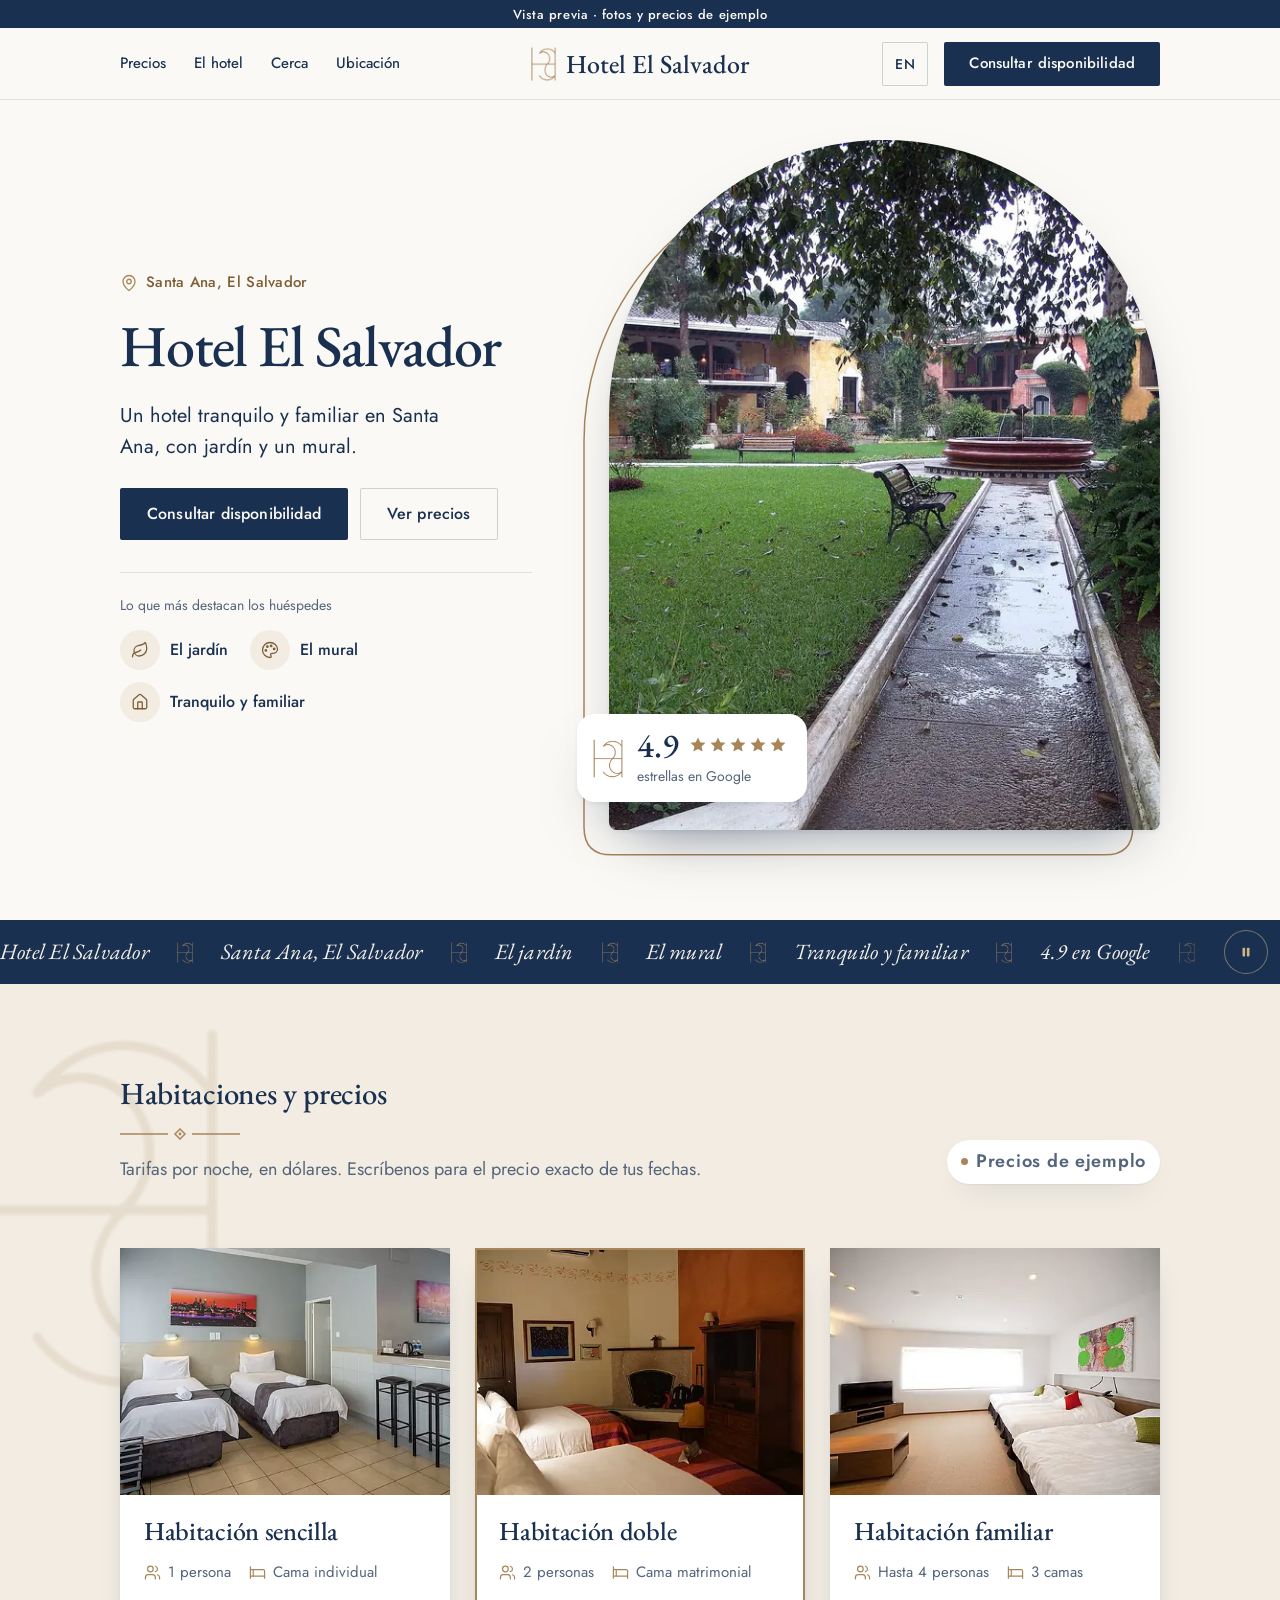
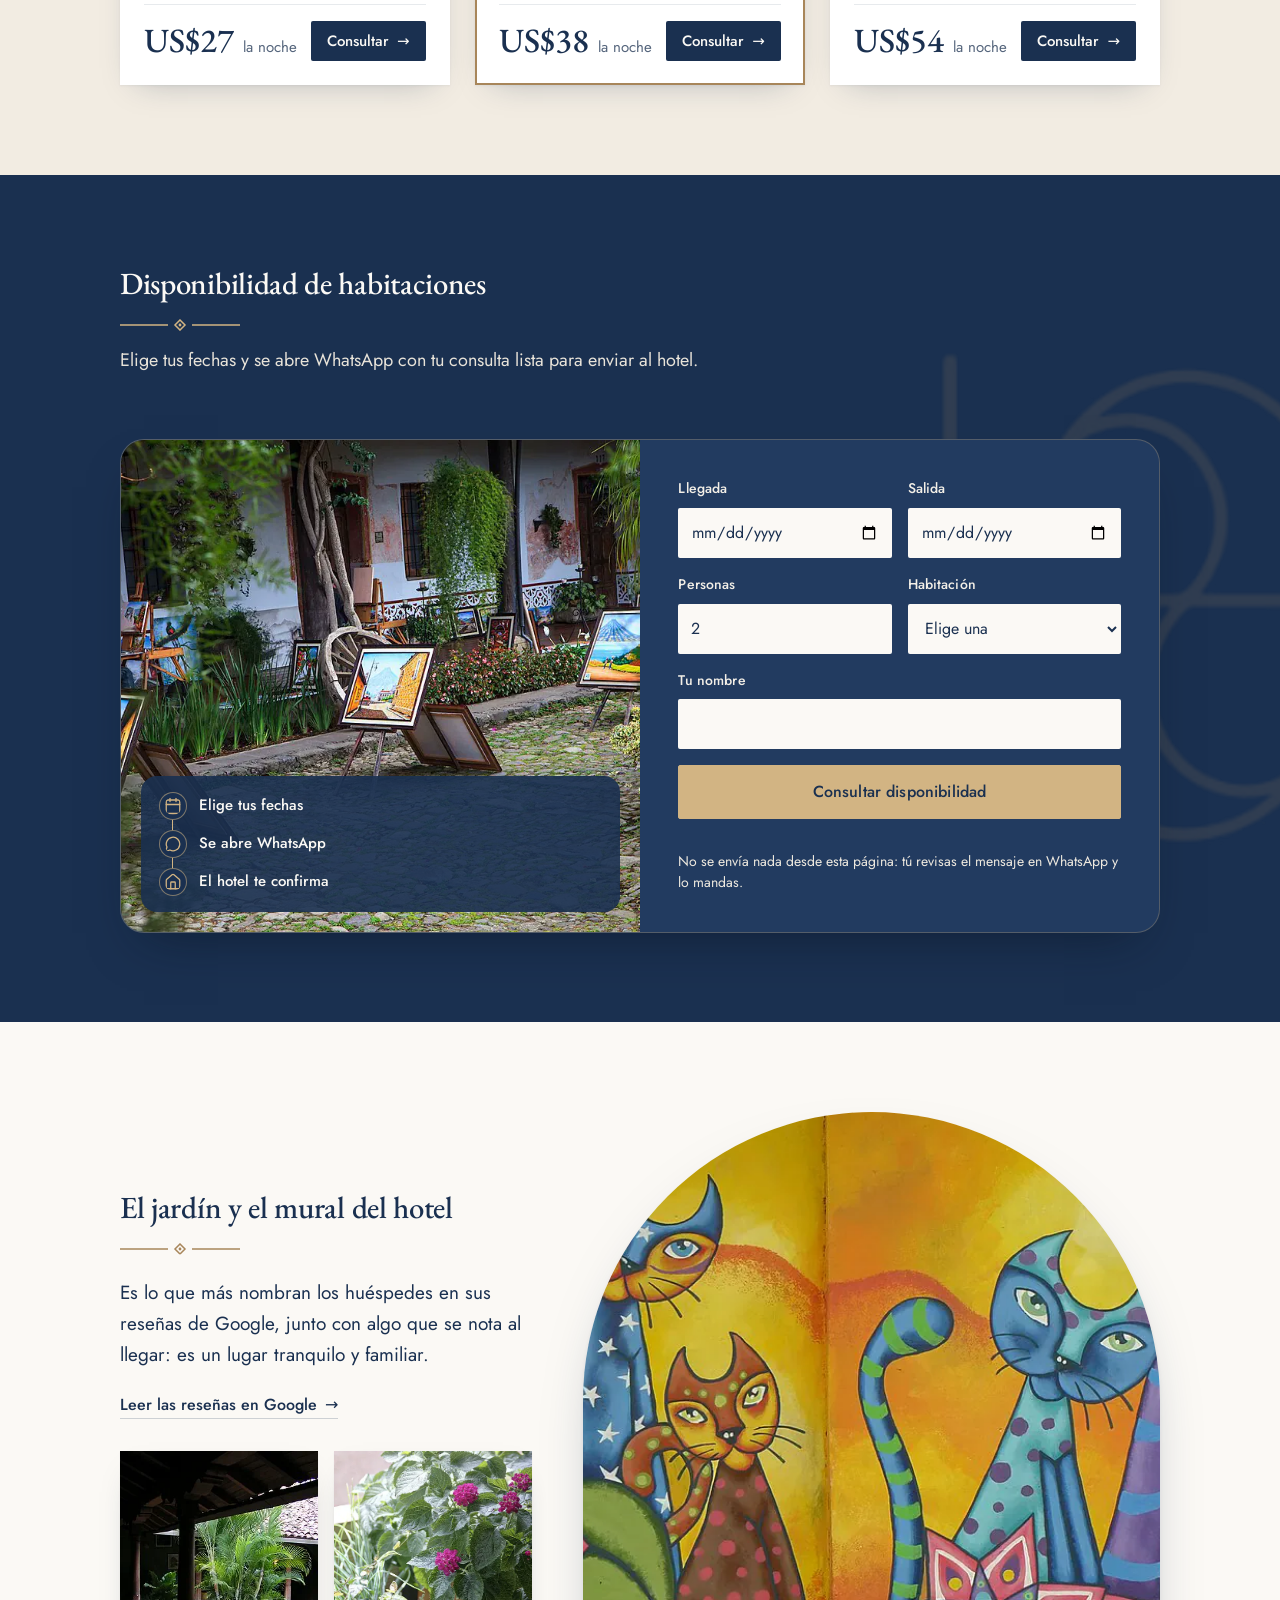
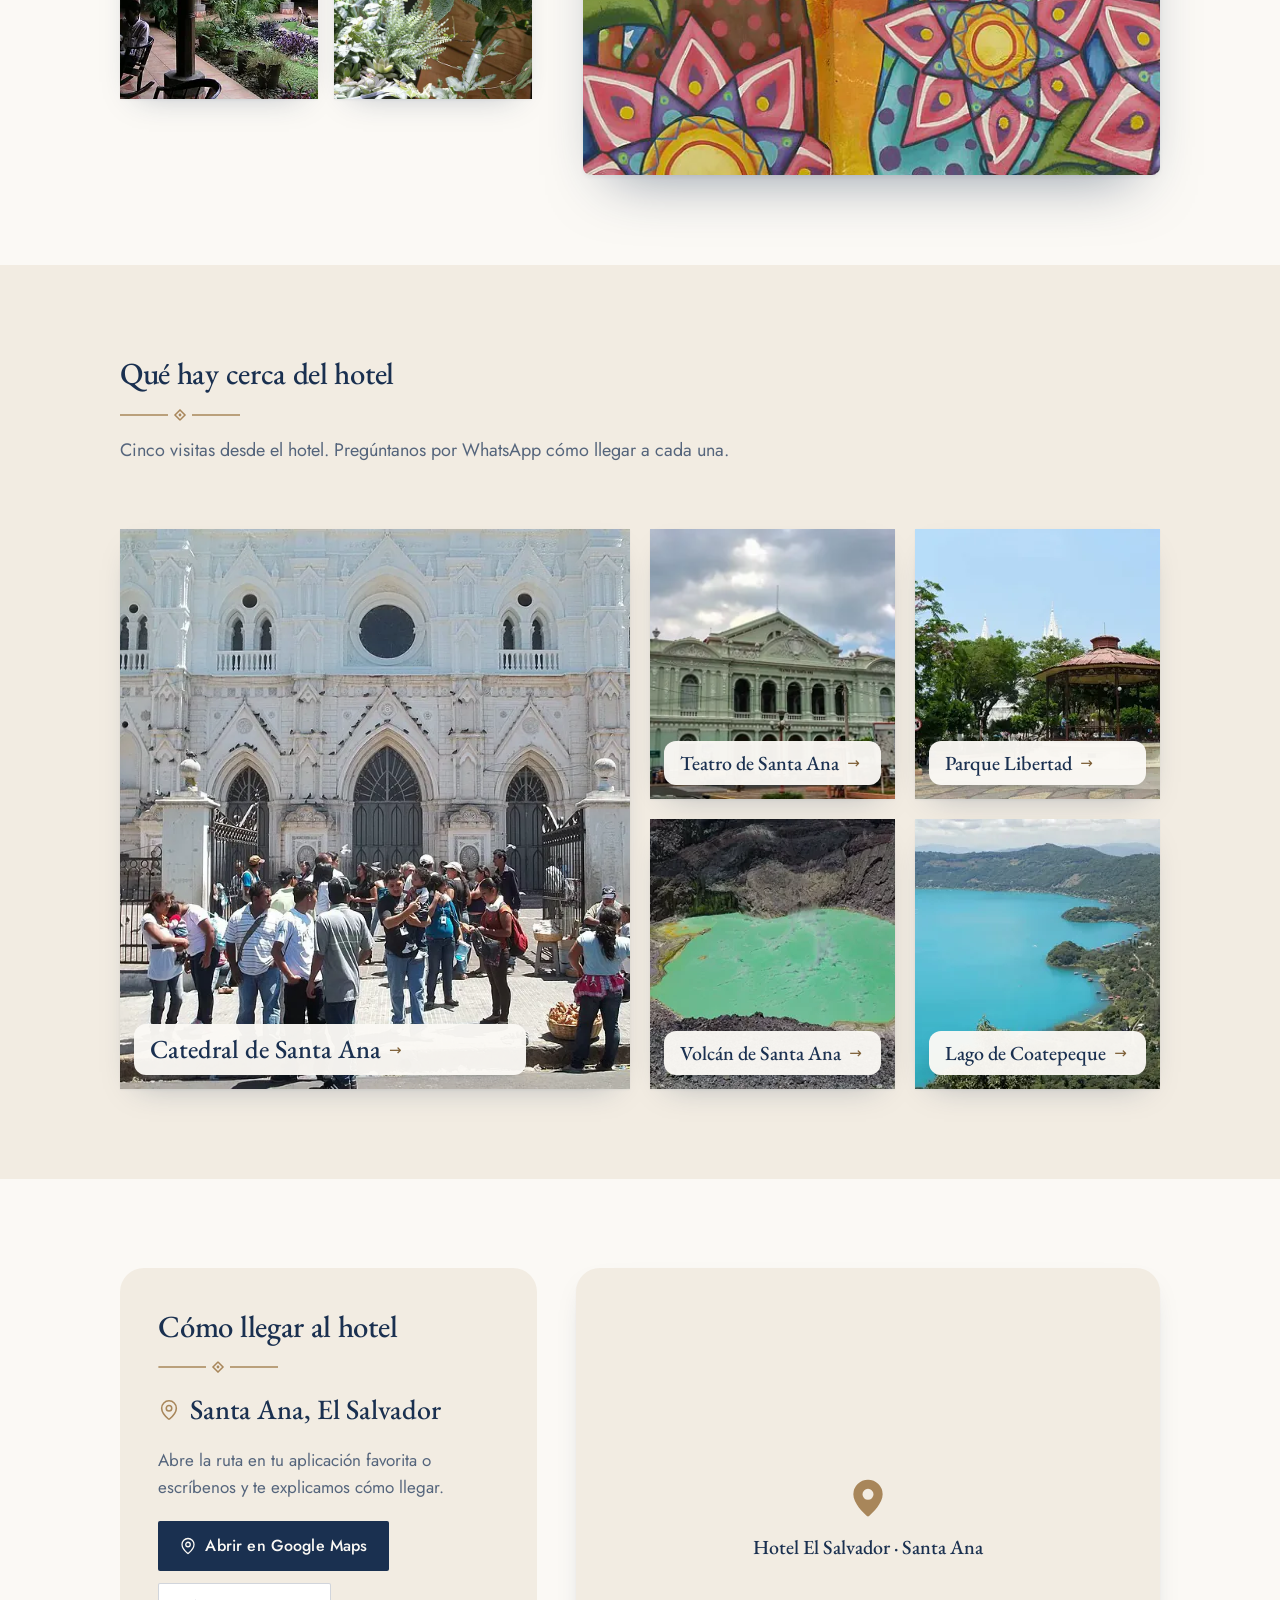
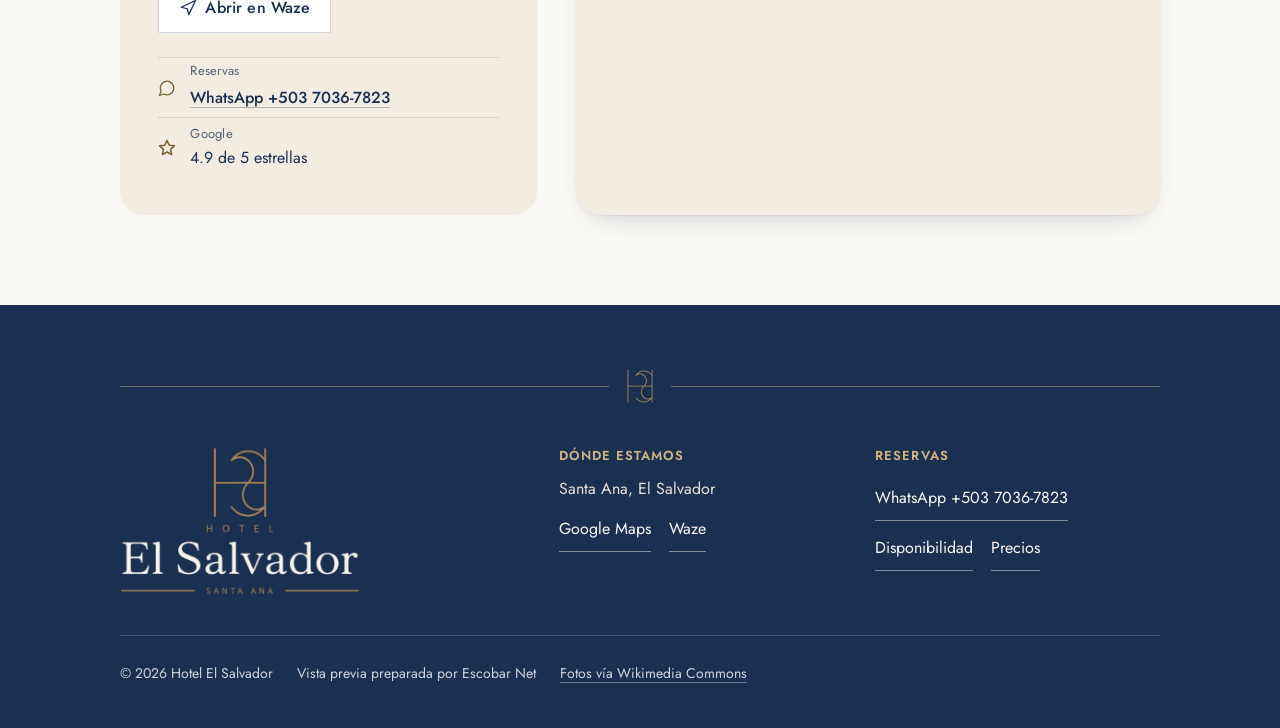
==== commit 66a578cf: "Quitar el número de reseñas; solo la calificación de 4.9 estrellas Co-Authored-By: Claude Opus 5.5 <" ====
--- a/index.html
+++ b/index.html
@@ -4,7 +4,7 @@
 <meta charset="utf-8">
 <meta name="viewport" content="width=device-width, initial-scale=1, viewport-fit=cover">
 <title>Hotel El Salvador: hotel familiar con jardín en Santa Ana</title>
-<meta name="description" content="Habitaciones sencillas, dobles y familiares en Santa Ana, El Salvador. Consulta precios y disponibilidad por WhatsApp; 4.9 en Google con 39 reseñas.">
+<meta name="description" content="Habitaciones sencillas, dobles y familiares en Santa Ana, El Salvador. Consulta precios y disponibilidad por WhatsApp; 4.9 estrellas en Google.">
 <meta property="og:type" content="website">
 <meta property="og:title" content="Hotel El Salvador · Santa Ana">
 <meta property="og:description" content="Hotel tranquilo y familiar en Santa Ana. Precios, disponibilidad y ubicación en una página.">
@@ -53,7 +53,7 @@
      scroll (en reposo con movimiento reducido o sin JavaScript).
      palette: colores del logo (azul marino #1a3050, dorado #a8865a, marfil), type garamond (EB Garamond + Jost)
      moments: picture-develops en el mural (#hotel)
-     Datos reales: nombre, ciudad, 4.9 en Google con 39 reseñas, jardín, mural, tranquilo y familiar, WhatsApp.
+     Datos reales: nombre, ciudad, 4.9 estrellas en Google (sin número de reseñas, a pedido del cliente), jardín, mural, tranquilo y familiar, WhatsApp.
      De ejemplo (data-assumed): tipos de habitación, capacidades y precios. Fotos: stand-ins de Wikimedia Commons. -->
 <svg width="0" height="0" style="position:absolute" aria-hidden="true">
   <defs>
@@ -120,7 +120,7 @@
             <img class="hero-badge__mark" src="assets/brand/mark-52.webp" alt="" width="52" height="68">
             <div class="hero-badge__text">
               <p class="hero-badge__score"><b data-count="4.9" data-decimals="1">4.9</b><span class="stars" aria-hidden="true"><svg><use href="#i-star"/></svg><svg><use href="#i-star"/></svg><svg><use href="#i-star"/></svg><svg><use href="#i-star"/></svg><svg class="star-90"><use href="#i-star"/></svg></span></p>
-              <p class="hero-badge__note"><span data-count="39">39</span> <span data-i18n="badgeNote2">reseñas en Google</span></p>
+              <p class="hero-badge__note" data-i18n="badgeNote">estrellas en Google</p>
             </div>
           </div>
         </div>
@@ -257,7 +257,7 @@
         <div class="hotel-v3__text reveal">
           <h2 id="hotel-h" data-i18n="hotelH">El jardín y el mural del hotel</h2>
           <p class="hotel-v3__body" data-i18n="hotelBody">Es lo que más nombran los huéspedes en sus reseñas de Google, junto con algo que se nota al llegar: es un lugar tranquilo y familiar.</p>
-          <a class="link" href="https://www.google.com/maps/search/?api=1&amp;query=Hotel+El+Salvador+Santa+Ana" target="_blank" rel="noopener" data-i18n="hotelLink">Leer las 39 reseñas en Google</a>
+          <a class="link" href="https://www.google.com/maps/search/?api=1&amp;query=Hotel+El+Salvador+Santa+Ana" target="_blank" rel="noopener" data-i18n="hotelLink">Leer las reseñas en Google</a>
           <div class="hotel-v3__pair">
             <figure class="rounded reveal"><img src="assets/img/photo-f4503462-500.webp" srcset="assets/img/photo-f4503462-500.webp 500w, assets/img/photo-f4503462-960.webp 960w" sizes="(max-width: 639px) 50vw, 300px" width="500" height="375" alt="Corredor con mecedora frente a un patio con palmeras y plantas" data-i18n-attr="alt:altCorridor" loading="lazy" decoding="async" data-source="stand-in" data-subject="corredor del hotel"></figure>
             <figure class="rounded reveal"><img src="assets/img/photo-f126934419-500.webp" srcset="assets/img/photo-f126934419-500.webp 500w, assets/img/photo-f126934419-960.webp 960w" sizes="(max-width: 639px) 50vw, 300px" width="500" height="746" alt="Macetas con flores fucsia y helechos en un patio" data-i18n-attr="alt:altGarden" loading="lazy" decoding="async" data-source="stand-in" data-subject="jardín del hotel"></figure>
@@ -311,7 +311,7 @@
           </div>
           <ul class="where-v3__rows">
             <li><svg class="ic" aria-hidden="true"><use href="#i-chat"/></svg><span><span class="where-v3__label" data-i18n="rowBook">Reservas</span><a href="https://wa.me/50370367823" data-wa>WhatsApp +503 7036-7823</a></span></li>
-            <li><svg class="ic" aria-hidden="true"><use href="#i-star"/></svg><span><span class="where-v3__label" data-i18n="rowRating">Google</span><span data-i18n="rowRatingVal">4.9 de 5 · 39 reseñas</span></span></li>
+            <li><svg class="ic" aria-hidden="true"><use href="#i-star"/></svg><span><span class="where-v3__label" data-i18n="rowRating">Google</span><span data-i18n="rowRatingVal">4.9 de 5 estrellas</span></span></li>
           </ul>
         </div>
         <div class="where-v3__map reveal">
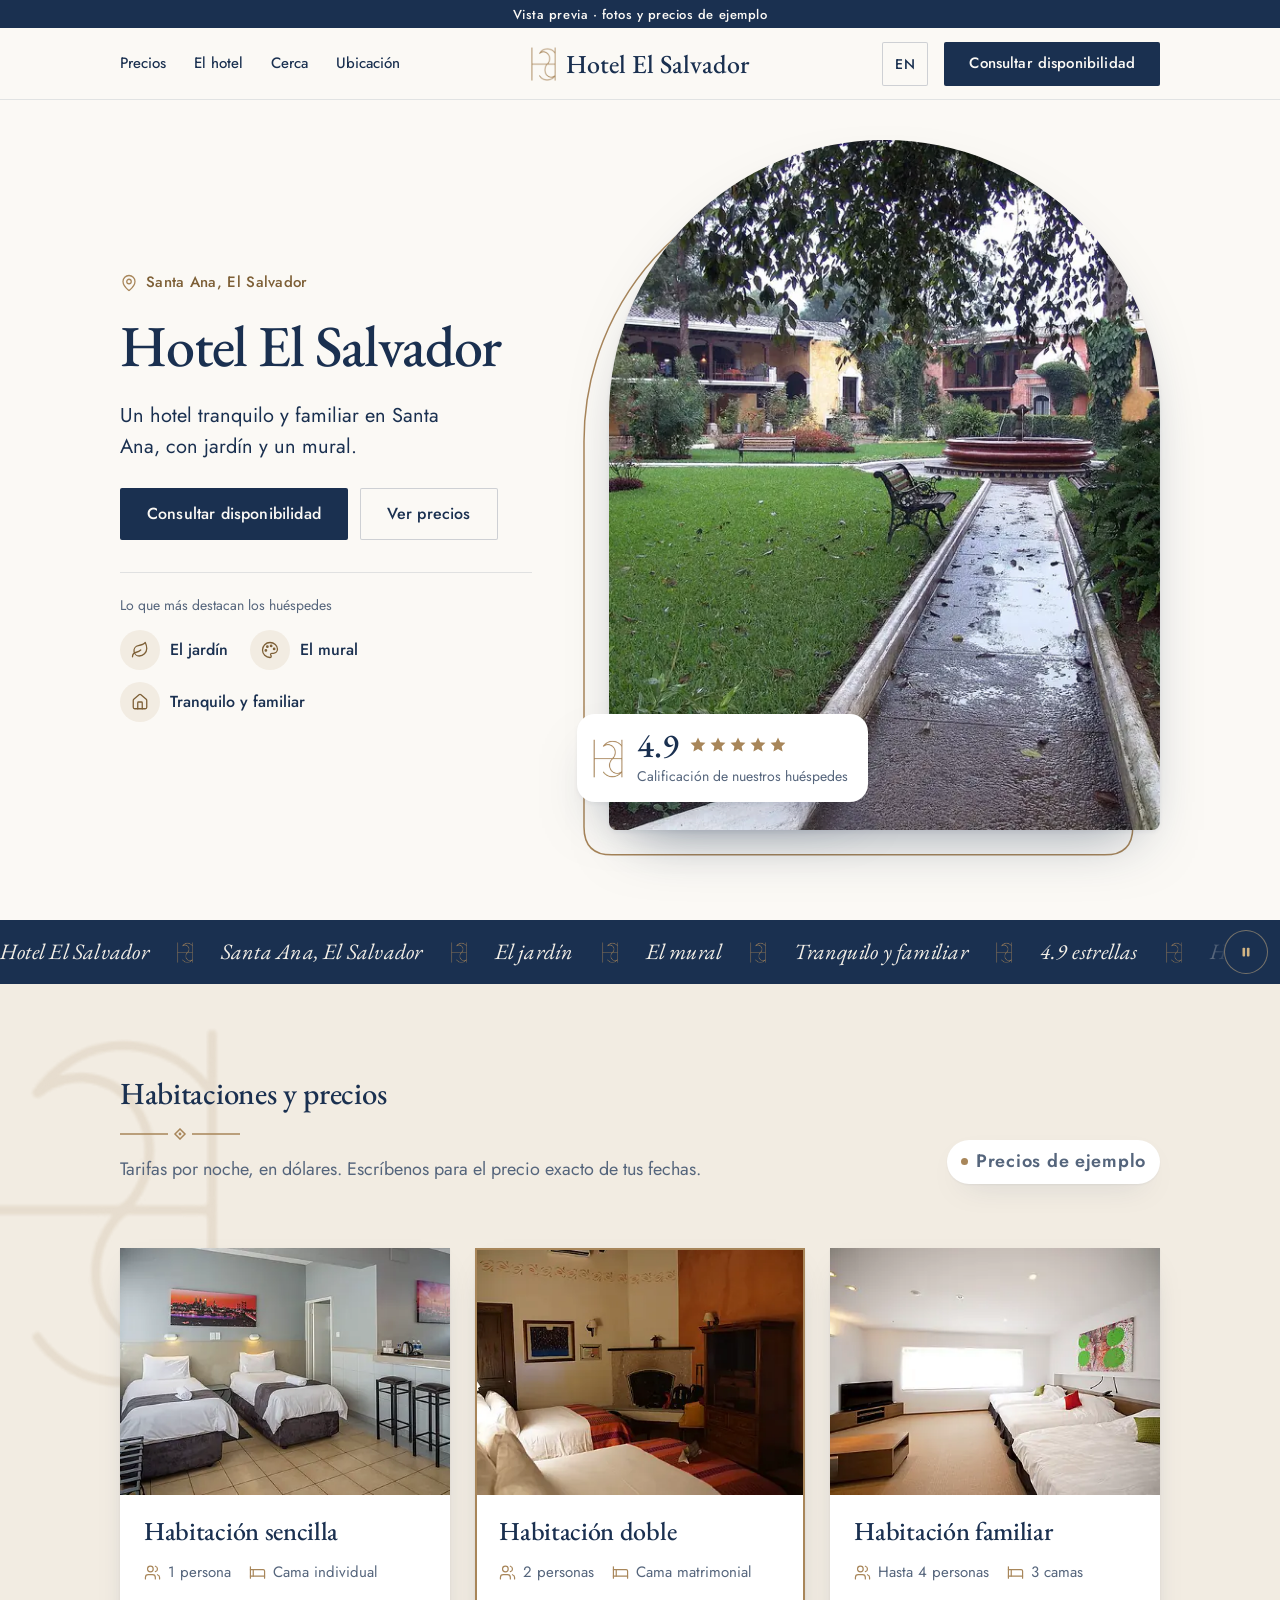
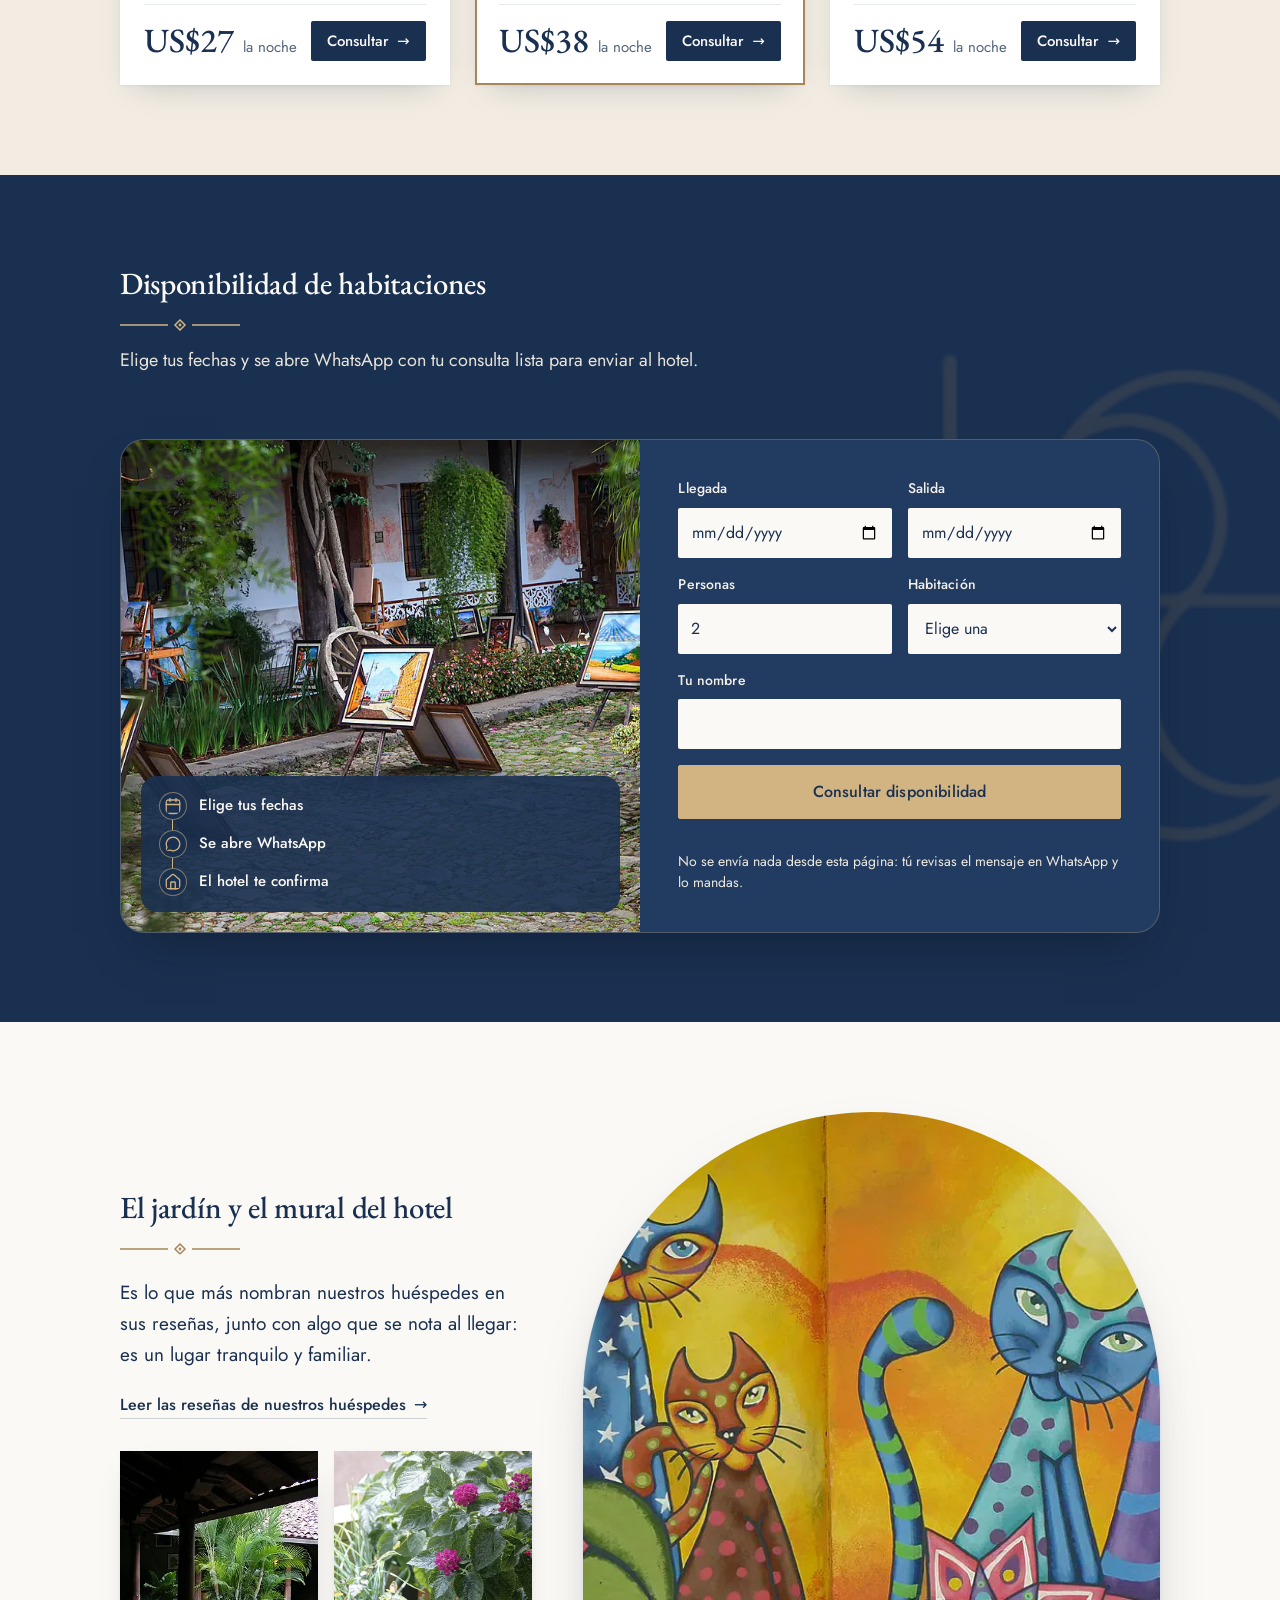
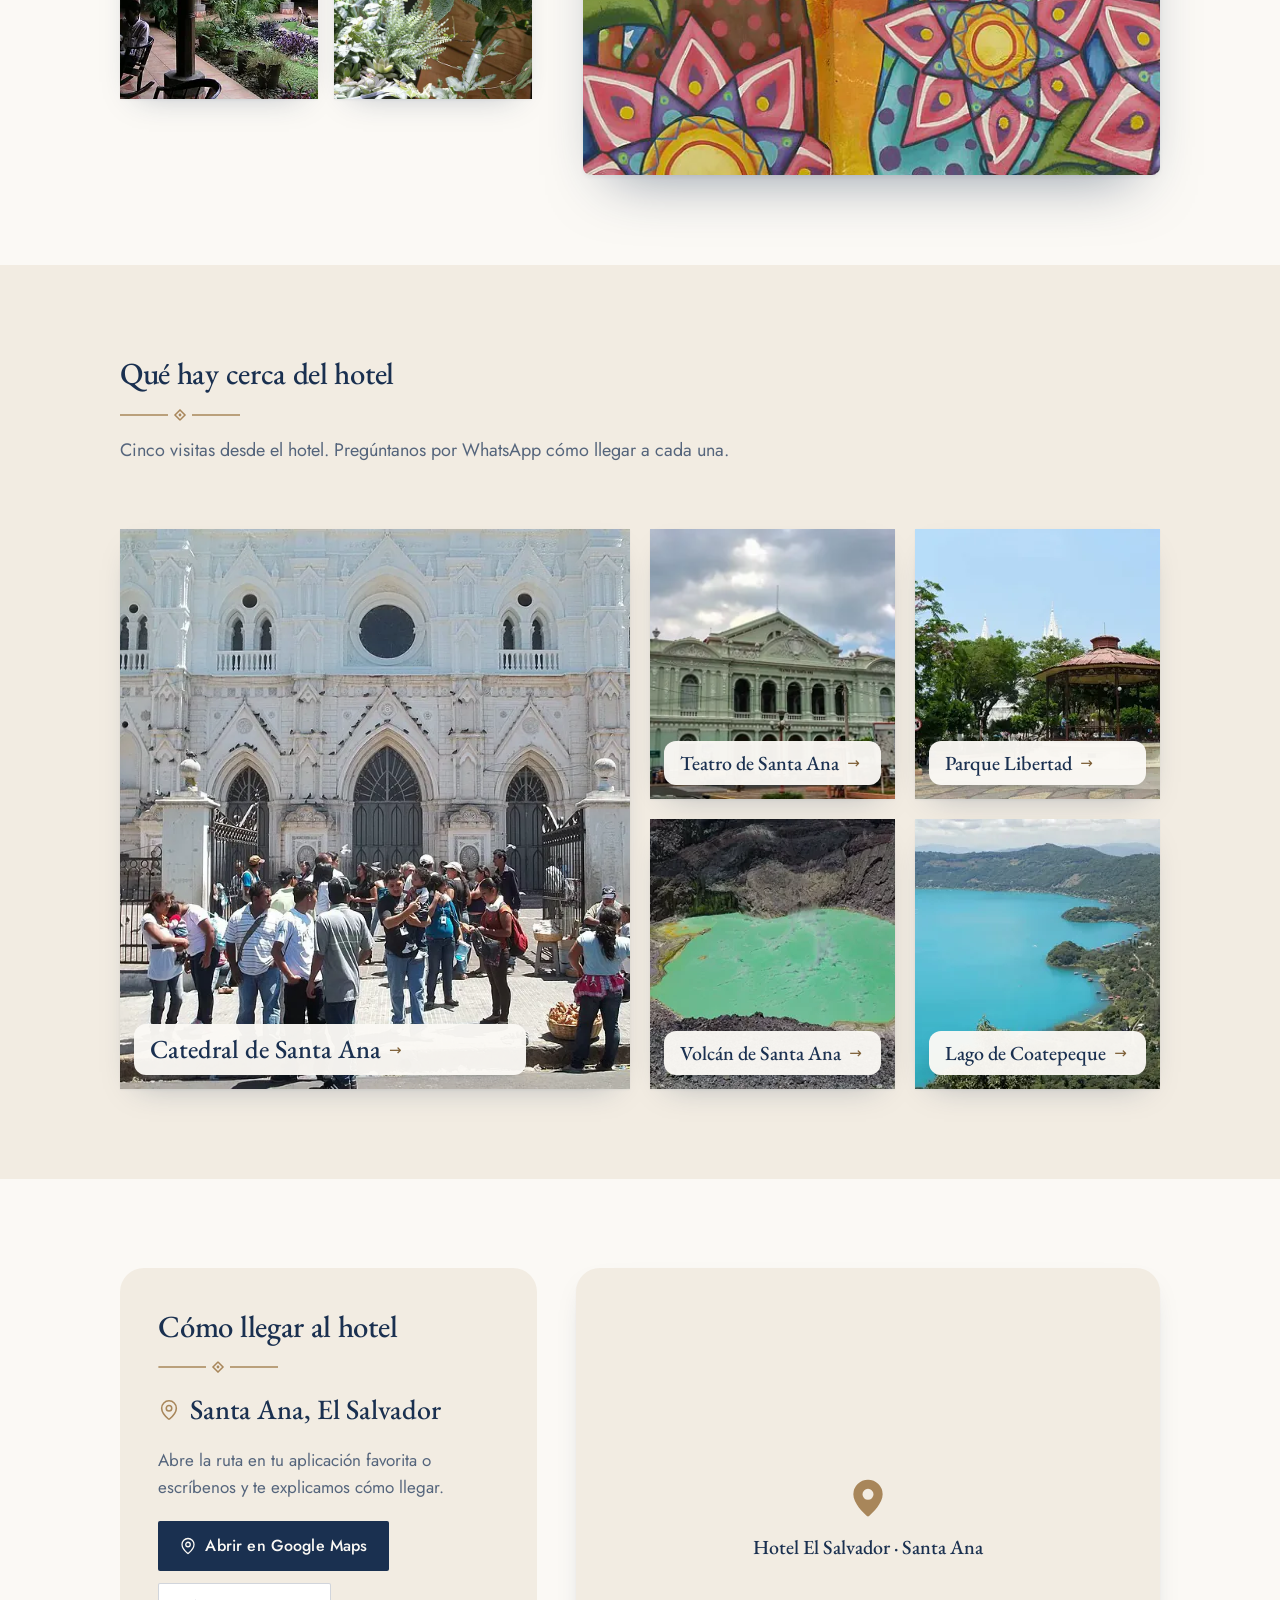
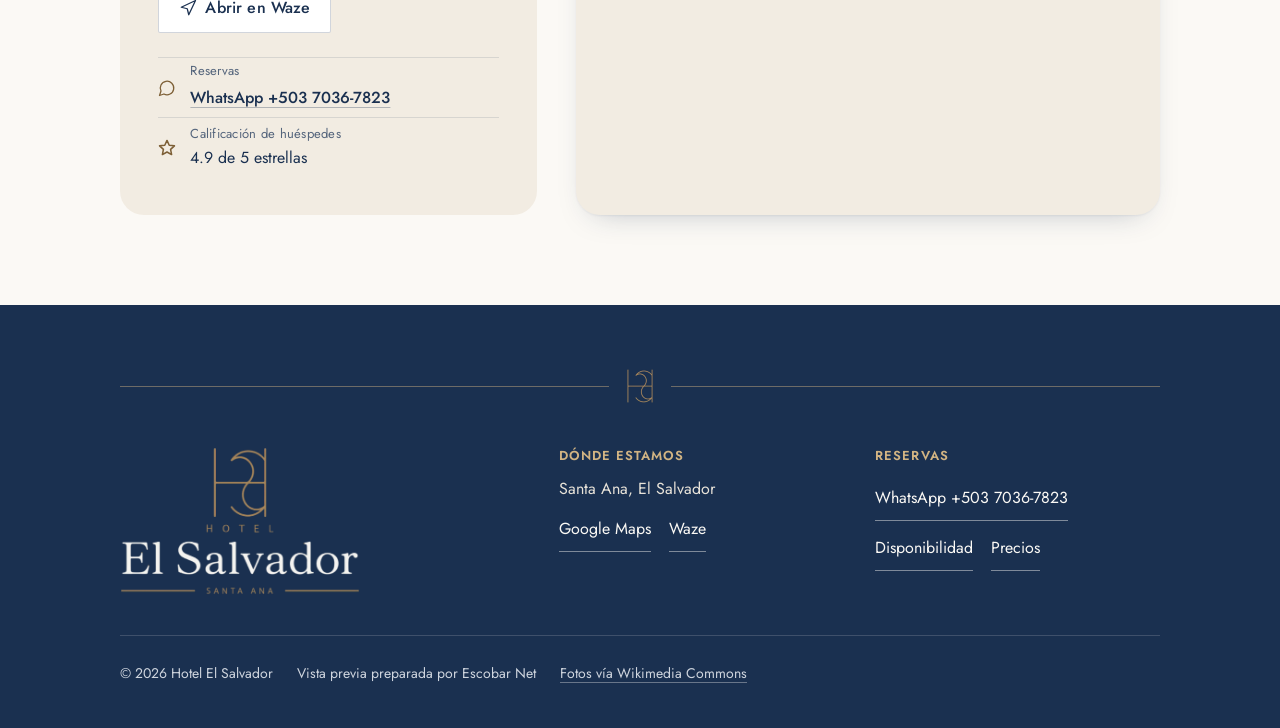
==== commit fbfb2084: "La calificación se presenta como de nuestros huéspedes, sin nombrar Google Co-Authored-By: Claude Op" ====
--- a/index.html
+++ b/index.html
@@ -4,7 +4,7 @@
 <meta charset="utf-8">
 <meta name="viewport" content="width=device-width, initial-scale=1, viewport-fit=cover">
 <title>Hotel El Salvador: hotel familiar con jardín en Santa Ana</title>
-<meta name="description" content="Habitaciones sencillas, dobles y familiares en Santa Ana, El Salvador. Consulta precios y disponibilidad por WhatsApp; 4.9 estrellas en Google.">
+<meta name="description" content="Habitaciones sencillas, dobles y familiares en Santa Ana, El Salvador. Consulta precios y disponibilidad por WhatsApp; 4.9 estrellas según nuestros huéspedes.">
 <meta property="og:type" content="website">
 <meta property="og:title" content="Hotel El Salvador · Santa Ana">
 <meta property="og:description" content="Hotel tranquilo y familiar en Santa Ana. Precios, disponibilidad y ubicación en una página.">
@@ -53,7 +53,7 @@
      scroll (en reposo con movimiento reducido o sin JavaScript).
      palette: colores del logo (azul marino #1a3050, dorado #a8865a, marfil), type garamond (EB Garamond + Jost)
      moments: picture-develops en el mural (#hotel)
-     Datos reales: nombre, ciudad, 4.9 estrellas en Google (sin número de reseñas, a pedido del cliente), jardín, mural, tranquilo y familiar, WhatsApp.
+     Datos reales: nombre, ciudad, 4.9 estrellas en Google, mostrado como calificación de los huéspedes (sin número de reseñas ni la palabra Google, a pedido del cliente), jardín, mural, tranquilo y familiar, WhatsApp.
      De ejemplo (data-assumed): tipos de habitación, capacidades y precios. Fotos: stand-ins de Wikimedia Commons. -->
 <svg width="0" height="0" style="position:absolute" aria-hidden="true">
   <defs>
@@ -120,7 +120,7 @@
             <img class="hero-badge__mark" src="assets/brand/mark-52.webp" alt="" width="52" height="68">
             <div class="hero-badge__text">
               <p class="hero-badge__score"><b data-count="4.9" data-decimals="1">4.9</b><span class="stars" aria-hidden="true"><svg><use href="#i-star"/></svg><svg><use href="#i-star"/></svg><svg><use href="#i-star"/></svg><svg><use href="#i-star"/></svg><svg class="star-90"><use href="#i-star"/></svg></span></p>
-              <p class="hero-badge__note" data-i18n="badgeNote">estrellas en Google</p>
+              <p class="hero-badge__note" data-i18n="badgeNote">Calificación de nuestros huéspedes</p>
             </div>
           </div>
         </div>
@@ -132,10 +132,10 @@
   <div class="ribbon" role="region" aria-label="Lo que destacan los huéspedes" data-i18n-attr="aria-label:praiseTitle">
     <div class="ribbon__track">
       <ul class="ribbon__group">
-        <li>Hotel El Salvador</li><li data-i18n="rbCity">Santa Ana, El Salvador</li><li data-i18n="praiseGarden">El jardín</li><li data-i18n="praiseMural">El mural</li><li data-i18n="praiseCalm">Tranquilo y familiar</li><li data-i18n="rbRating">4.9 en Google</li>
+        <li>Hotel El Salvador</li><li data-i18n="rbCity">Santa Ana, El Salvador</li><li data-i18n="praiseGarden">El jardín</li><li data-i18n="praiseMural">El mural</li><li data-i18n="praiseCalm">Tranquilo y familiar</li><li data-i18n="rbRating">4.9 estrellas</li>
       </ul>
       <ul class="ribbon__group" aria-hidden="true">
-        <li>Hotel El Salvador</li><li data-i18n="rbCity">Santa Ana, El Salvador</li><li data-i18n="praiseGarden">El jardín</li><li data-i18n="praiseMural">El mural</li><li data-i18n="praiseCalm">Tranquilo y familiar</li><li data-i18n="rbRating">4.9 en Google</li>
+        <li>Hotel El Salvador</li><li data-i18n="rbCity">Santa Ana, El Salvador</li><li data-i18n="praiseGarden">El jardín</li><li data-i18n="praiseMural">El mural</li><li data-i18n="praiseCalm">Tranquilo y familiar</li><li data-i18n="rbRating">4.9 estrellas</li>
       </ul>
     </div>
     <button class="ribbon__pause" type="button" aria-pressed="false" aria-label="Pausar la franja" data-i18n-attr="aria-label:rbPause"><svg viewBox="0 0 16 16" aria-hidden="true"><rect x="4" y="3" width="3" height="10" rx="1"/><rect x="9" y="3" width="3" height="10" rx="1"/></svg></button>
@@ -256,8 +256,8 @@
       <div class="hotel-v3">
         <div class="hotel-v3__text reveal">
           <h2 id="hotel-h" data-i18n="hotelH">El jardín y el mural del hotel</h2>
-          <p class="hotel-v3__body" data-i18n="hotelBody">Es lo que más nombran los huéspedes en sus reseñas de Google, junto con algo que se nota al llegar: es un lugar tranquilo y familiar.</p>
-          <a class="link" href="https://www.google.com/maps/search/?api=1&amp;query=Hotel+El+Salvador+Santa+Ana" target="_blank" rel="noopener" data-i18n="hotelLink">Leer las reseñas en Google</a>
+          <p class="hotel-v3__body" data-i18n="hotelBody">Es lo que más nombran nuestros huéspedes en sus reseñas, junto con algo que se nota al llegar: es un lugar tranquilo y familiar.</p>
+          <a class="link" href="https://www.google.com/maps/search/?api=1&amp;query=Hotel+El+Salvador+Santa+Ana" target="_blank" rel="noopener" data-i18n="hotelLink">Leer las reseñas de nuestros huéspedes</a>
           <div class="hotel-v3__pair">
             <figure class="rounded reveal"><img src="assets/img/photo-f4503462-500.webp" srcset="assets/img/photo-f4503462-500.webp 500w, assets/img/photo-f4503462-960.webp 960w" sizes="(max-width: 639px) 50vw, 300px" width="500" height="375" alt="Corredor con mecedora frente a un patio con palmeras y plantas" data-i18n-attr="alt:altCorridor" loading="lazy" decoding="async" data-source="stand-in" data-subject="corredor del hotel"></figure>
             <figure class="rounded reveal"><img src="assets/img/photo-f126934419-500.webp" srcset="assets/img/photo-f126934419-500.webp 500w, assets/img/photo-f126934419-960.webp 960w" sizes="(max-width: 639px) 50vw, 300px" width="500" height="746" alt="Macetas con flores fucsia y helechos en un patio" data-i18n-attr="alt:altGarden" loading="lazy" decoding="async" data-source="stand-in" data-subject="jardín del hotel"></figure>
@@ -311,7 +311,7 @@
           </div>
           <ul class="where-v3__rows">
             <li><svg class="ic" aria-hidden="true"><use href="#i-chat"/></svg><span><span class="where-v3__label" data-i18n="rowBook">Reservas</span><a href="https://wa.me/50370367823" data-wa>WhatsApp +503 7036-7823</a></span></li>
-            <li><svg class="ic" aria-hidden="true"><use href="#i-star"/></svg><span><span class="where-v3__label" data-i18n="rowRating">Google</span><span data-i18n="rowRatingVal">4.9 de 5 estrellas</span></span></li>
+            <li><svg class="ic" aria-hidden="true"><use href="#i-star"/></svg><span><span class="where-v3__label" data-i18n="rowRating">Calificación de huéspedes</span><span data-i18n="rowRatingVal">4.9 de 5 estrellas</span></span></li>
           </ul>
         </div>
         <div class="where-v3__map reveal">
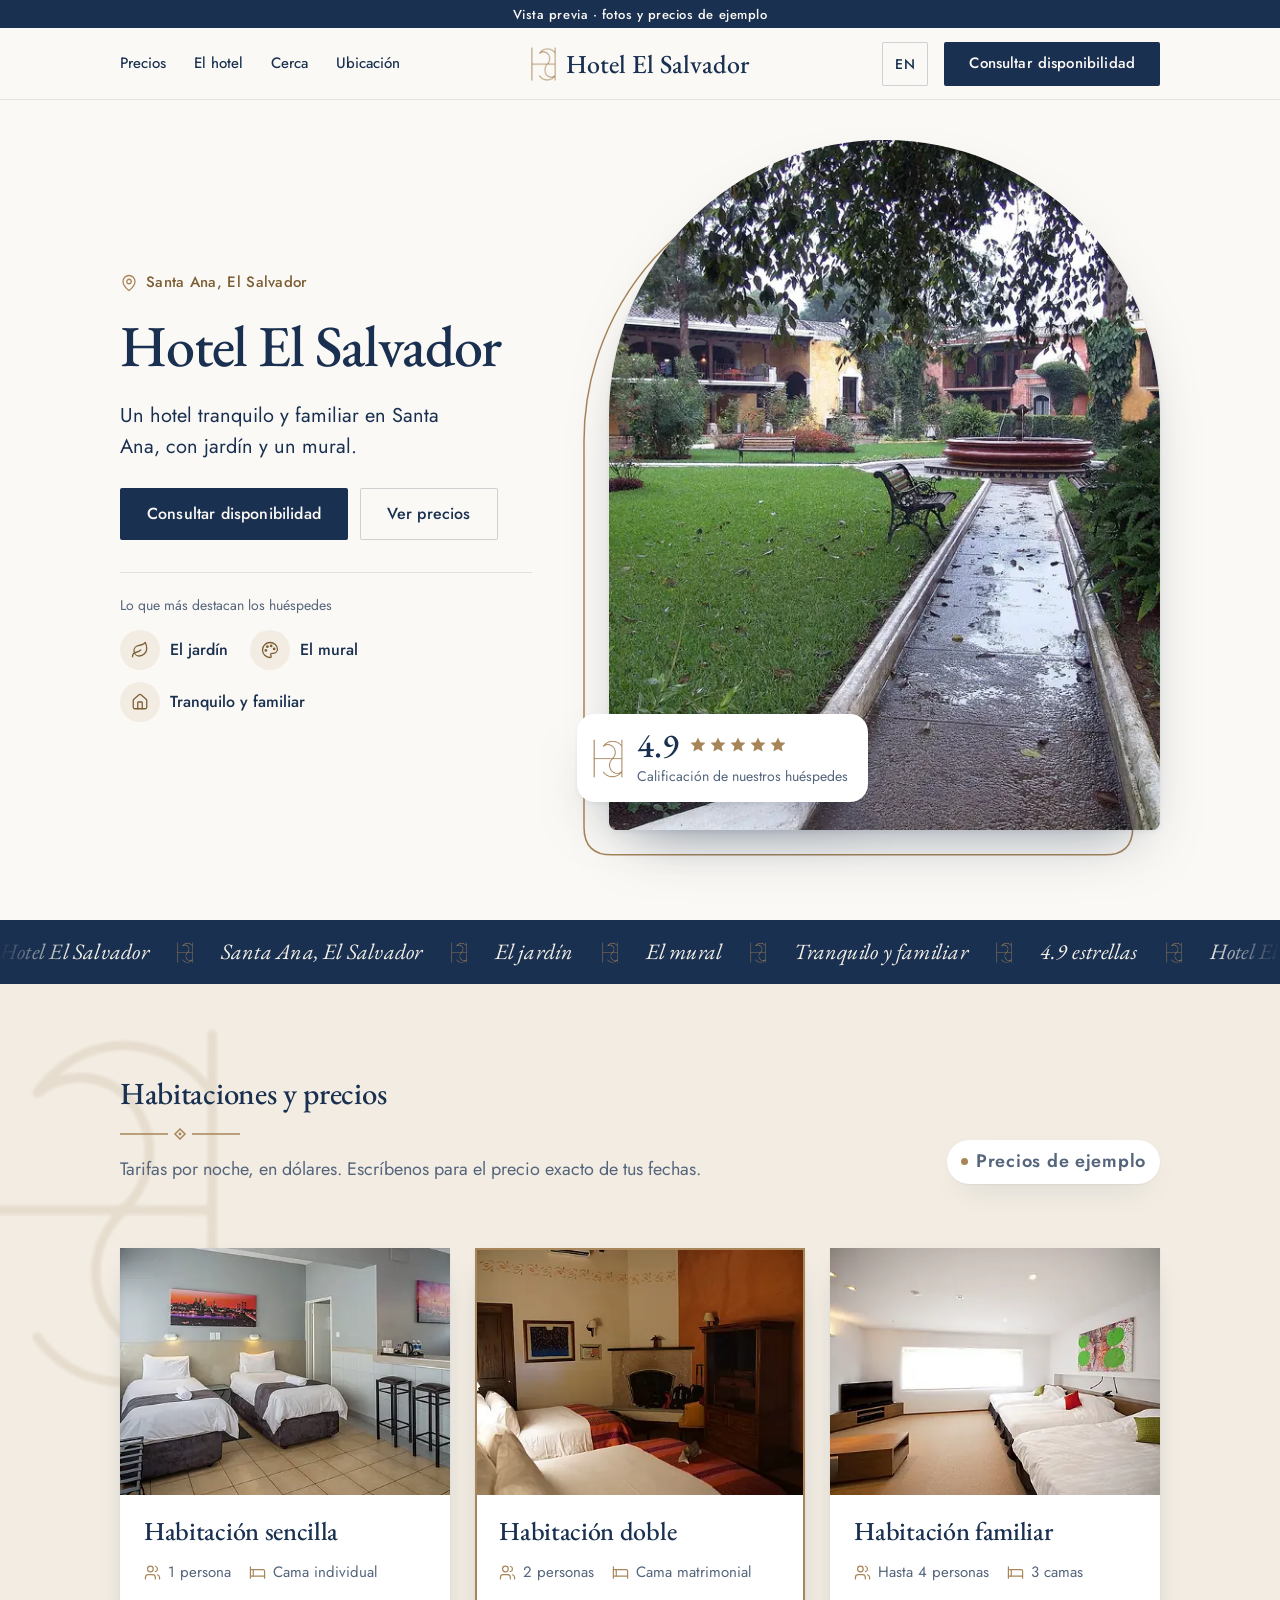
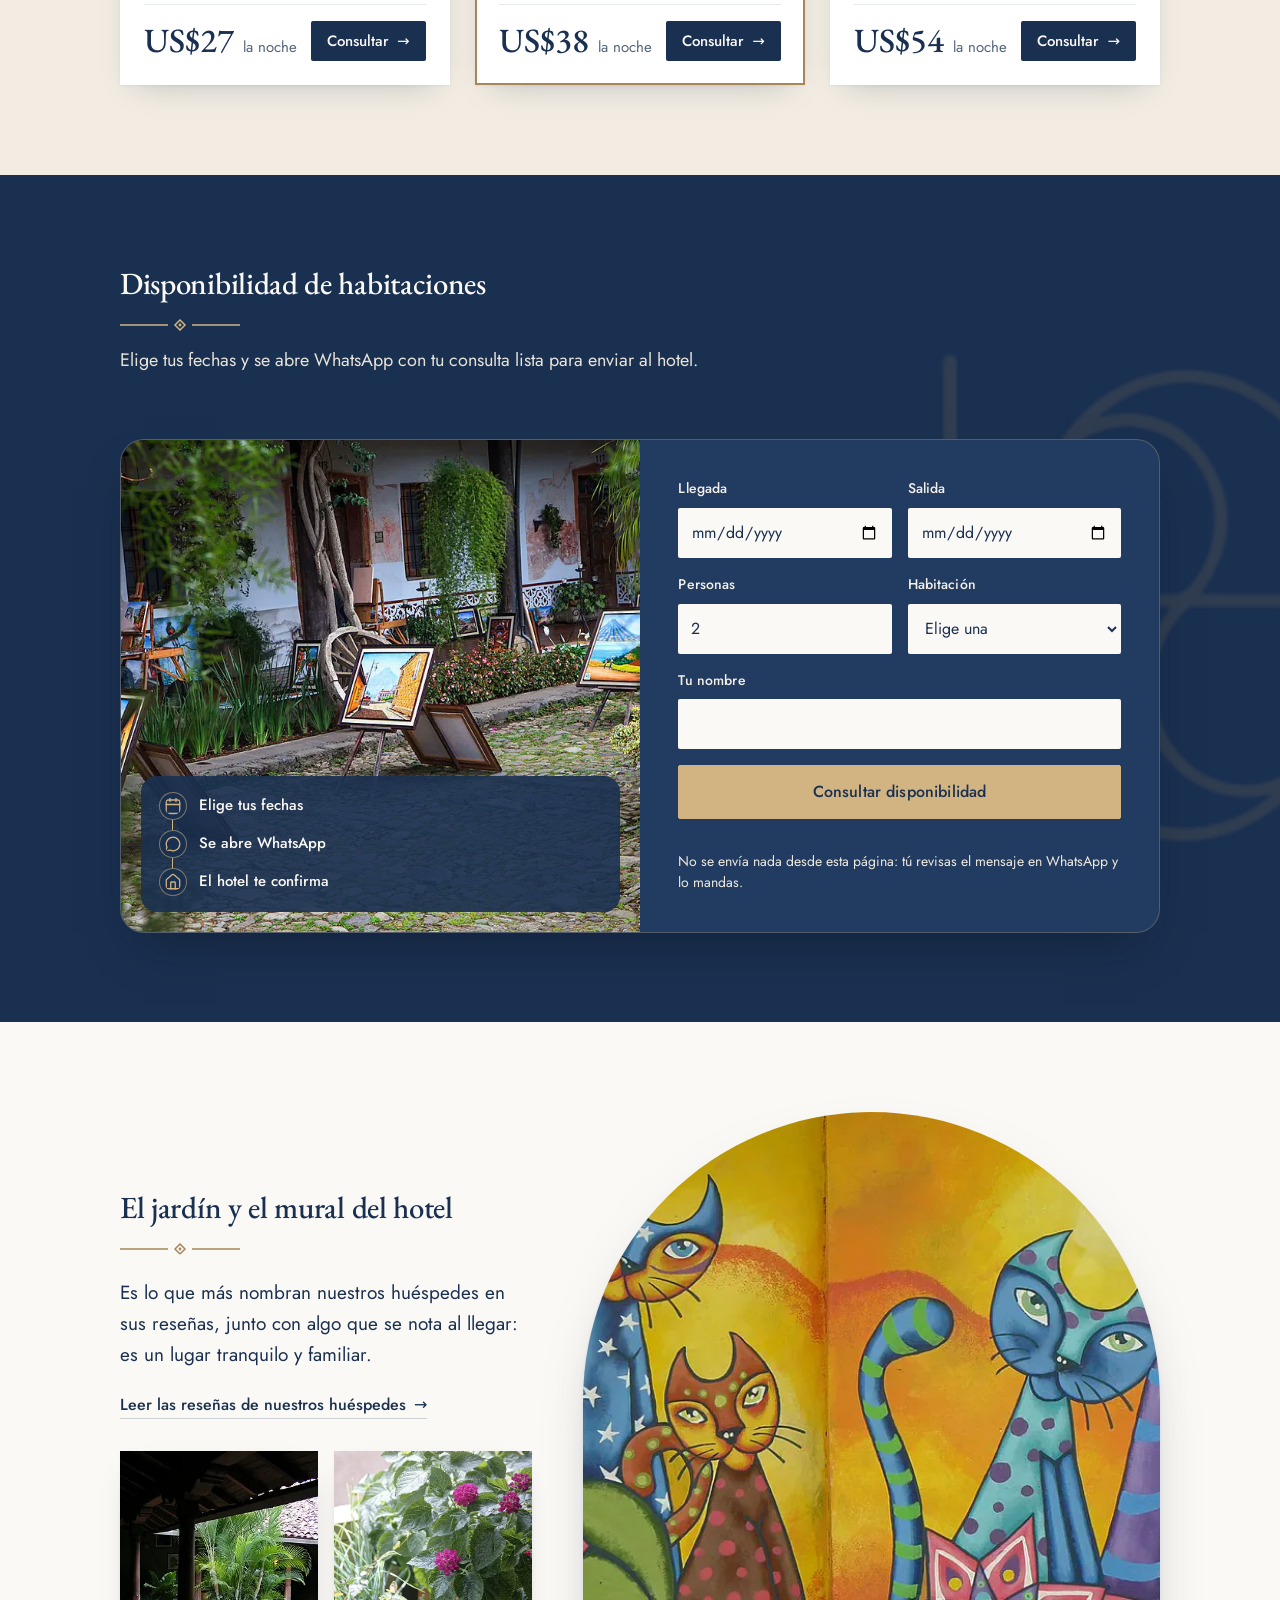
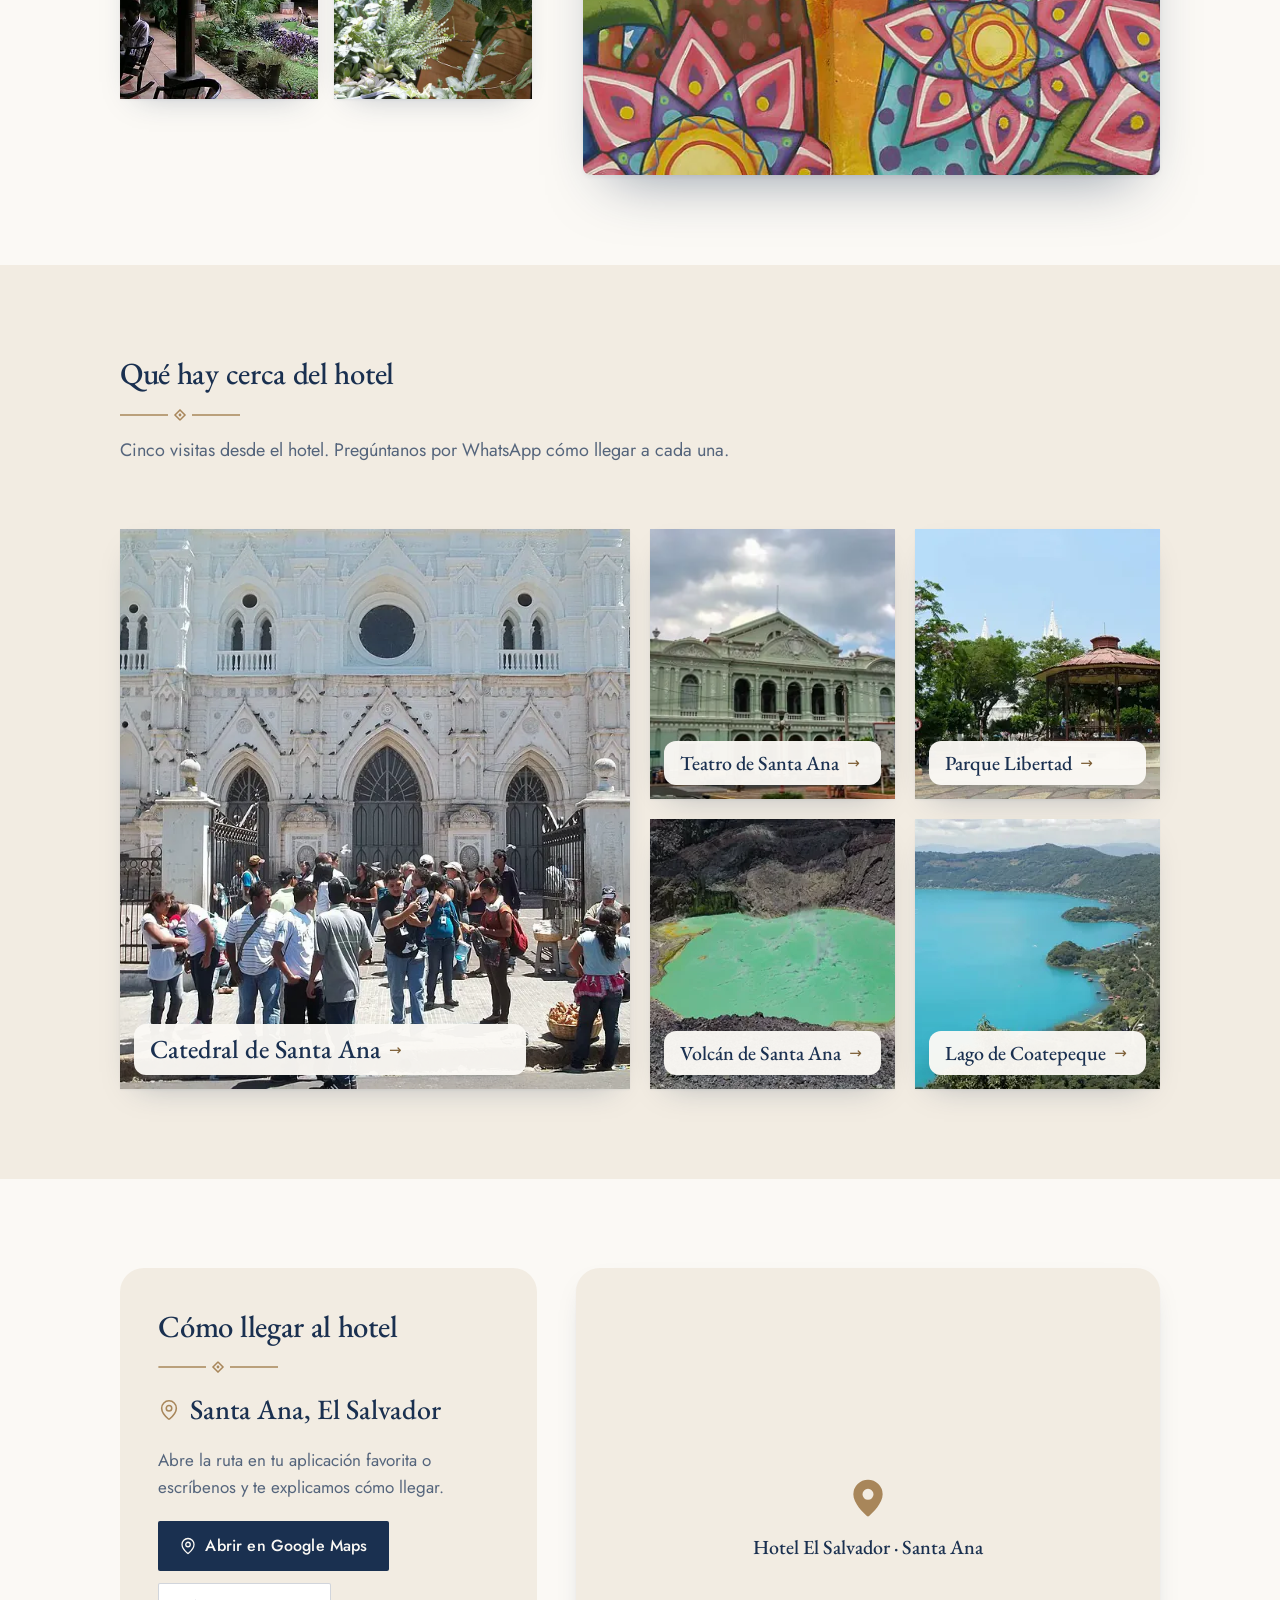
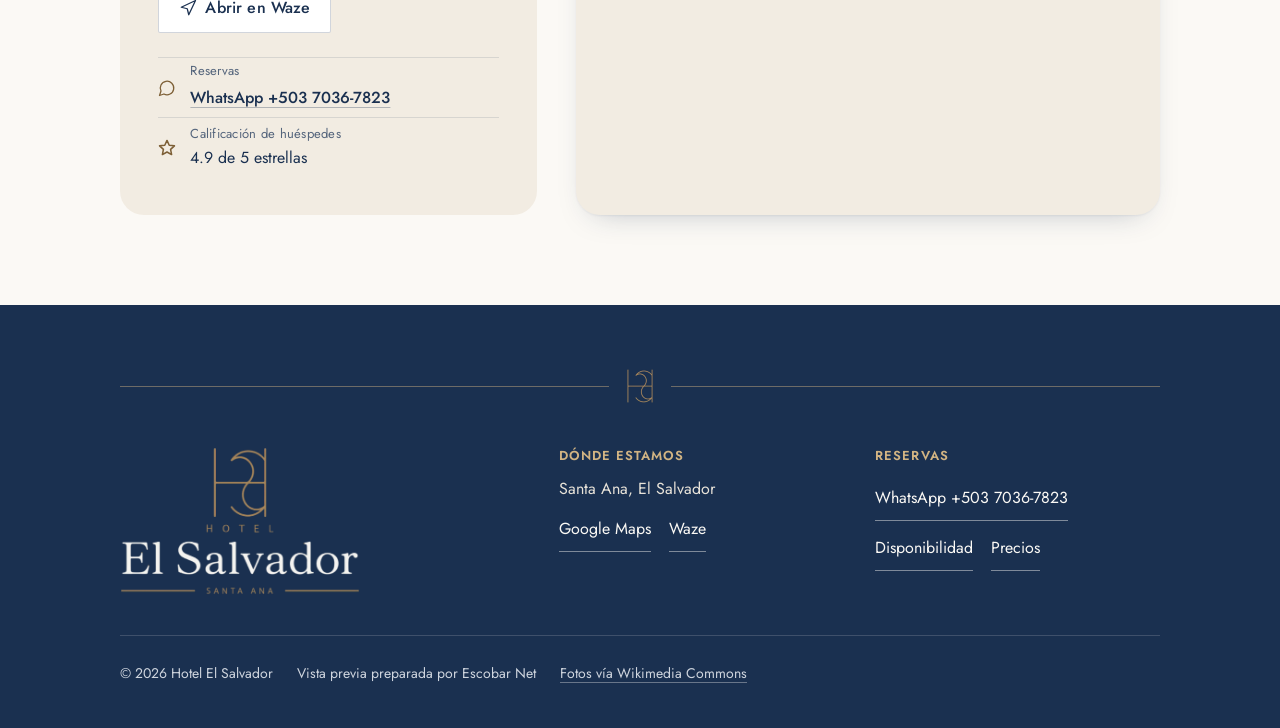
==== commit df29185c: "Franja siempre en movimiento: sin botón de pausa ni pausa al pasar el cursor Se quita la pausa por h" ====
--- a/index.html
+++ b/index.html
@@ -128,7 +128,7 @@
     </div>
   </section>
 
-  <!-- FRANJA: lo que destacan los huéspedes, desplazándose despacio (pausa al pasar el cursor, botón de pausa, quieta con movimiento reducido) -->
+  <!-- FRANJA: lo que destacan los huéspedes, desplazándose despacio (siempre en movimiento, a pedido del cliente; quieta solo con movimiento reducido) -->
   <div class="ribbon" role="region" aria-label="Lo que destacan los huéspedes" data-i18n-attr="aria-label:praiseTitle">
     <div class="ribbon__track">
       <ul class="ribbon__group">
@@ -138,7 +138,6 @@
         <li>Hotel El Salvador</li><li data-i18n="rbCity">Santa Ana, El Salvador</li><li data-i18n="praiseGarden">El jardín</li><li data-i18n="praiseMural">El mural</li><li data-i18n="praiseCalm">Tranquilo y familiar</li><li data-i18n="rbRating">4.9 estrellas</li>
       </ul>
     </div>
-    <button class="ribbon__pause" type="button" aria-pressed="false" aria-label="Pausar la franja" data-i18n-attr="aria-label:rbPause"><svg viewBox="0 0 16 16" aria-hidden="true"><rect x="4" y="3" width="3" height="10" rx="1"/><rect x="9" y="3" width="3" height="10" rx="1"/></svg></button>
   </div>
 
   <!-- PRECIOS: tarjetas blancas sobre la banda crema -->
--- a/site.css
+++ b/site.css
@@ -408,24 +408,21 @@
 .progress { position: absolute; left: 0; right: 0; bottom: -1px; height: 2px; background: var(--gold); transform: scaleX(0); transform-origin: left; z-index: 2; pointer-events: none; }
 
 /* the band of praise */
-.ribbon { position: relative; display: flex; align-items: center; background: var(--navy); color: var(--ivory); overflow: hidden; height: 64px; }
-.ribbon__track { display: flex; width: max-content; animation: ribbon-run 42s linear infinite; }
+.ribbon { position: relative; display: flex; align-items: center; background: var(--navy); color: var(--ivory); overflow: hidden; height: 64px; contain: layout paint; }
+.ribbon__track { display: flex; width: max-content; animation: ribbon-run 42s linear infinite; will-change: transform; backface-visibility: hidden; transform: translate3d(0, 0, 0); }
 .ribbon__group { display: flex; align-items: center; margin: 0; padding: 0; list-style: none; flex: none; }
 .ribbon__group li { display: inline-flex; align-items: center; gap: 28px; padding-right: 28px; white-space: nowrap;
   font: italic 400 22px/1 var(--font-display); letter-spacing: 0.01em; color: #f3efe7; }
 .ribbon__group li::after { content: ""; width: 16px; height: 21px; flex: none; background: url("assets/brand/mark-52.webp") center / contain no-repeat; opacity: 0.95; }
-@keyframes ribbon-run { to { transform: translateX(-50%); } }
-.ribbon:hover .ribbon__track, .ribbon.is-paused .ribbon__track { animation-play-state: paused; }
-.ribbon__pause { position: absolute; right: 12px; top: 50%; transform: translateY(-50%); width: 44px; height: 44px; display: grid; place-items: center;
-  border: 1px solid rgba(210, 180, 131, 0.5); border-radius: 50%; background: var(--navy); color: var(--gold-on-navy); cursor: pointer; }
-.ribbon__pause svg { width: 14px; height: 14px; fill: currentColor; }
-.ribbon::before { content: ""; position: absolute; right: 0; top: 0; bottom: 0; width: 110px; background: linear-gradient(90deg, rgba(26, 48, 80, 0), var(--navy) 55%); z-index: 1; pointer-events: none; }
-.ribbon__pause { z-index: 2; }
+@keyframes ribbon-run { from { transform: translate3d(0, 0, 0); } to { transform: translate3d(-50%, 0, 0); } }
+.ribbon::before, .ribbon::after { content: ""; position: absolute; top: 0; bottom: 0; width: 72px; z-index: 1; pointer-events: none; }
+.ribbon::before { left: 0; background: linear-gradient(90deg, var(--navy), rgba(26, 48, 80, 0)); }
+.ribbon::after { right: 0; background: linear-gradient(270deg, var(--navy), rgba(26, 48, 80, 0)); }
 @media (prefers-reduced-motion: reduce) {
   .ribbon__track { animation: none; }
   .ribbon__group[aria-hidden="true"] { display: none; }
   .ribbon { justify-content: center; }
-  .ribbon::before { display: none; }
+  .ribbon::before, .ribbon::after { display: none; }
 }
 
 /* watermark monogram on the cream rooms band */
